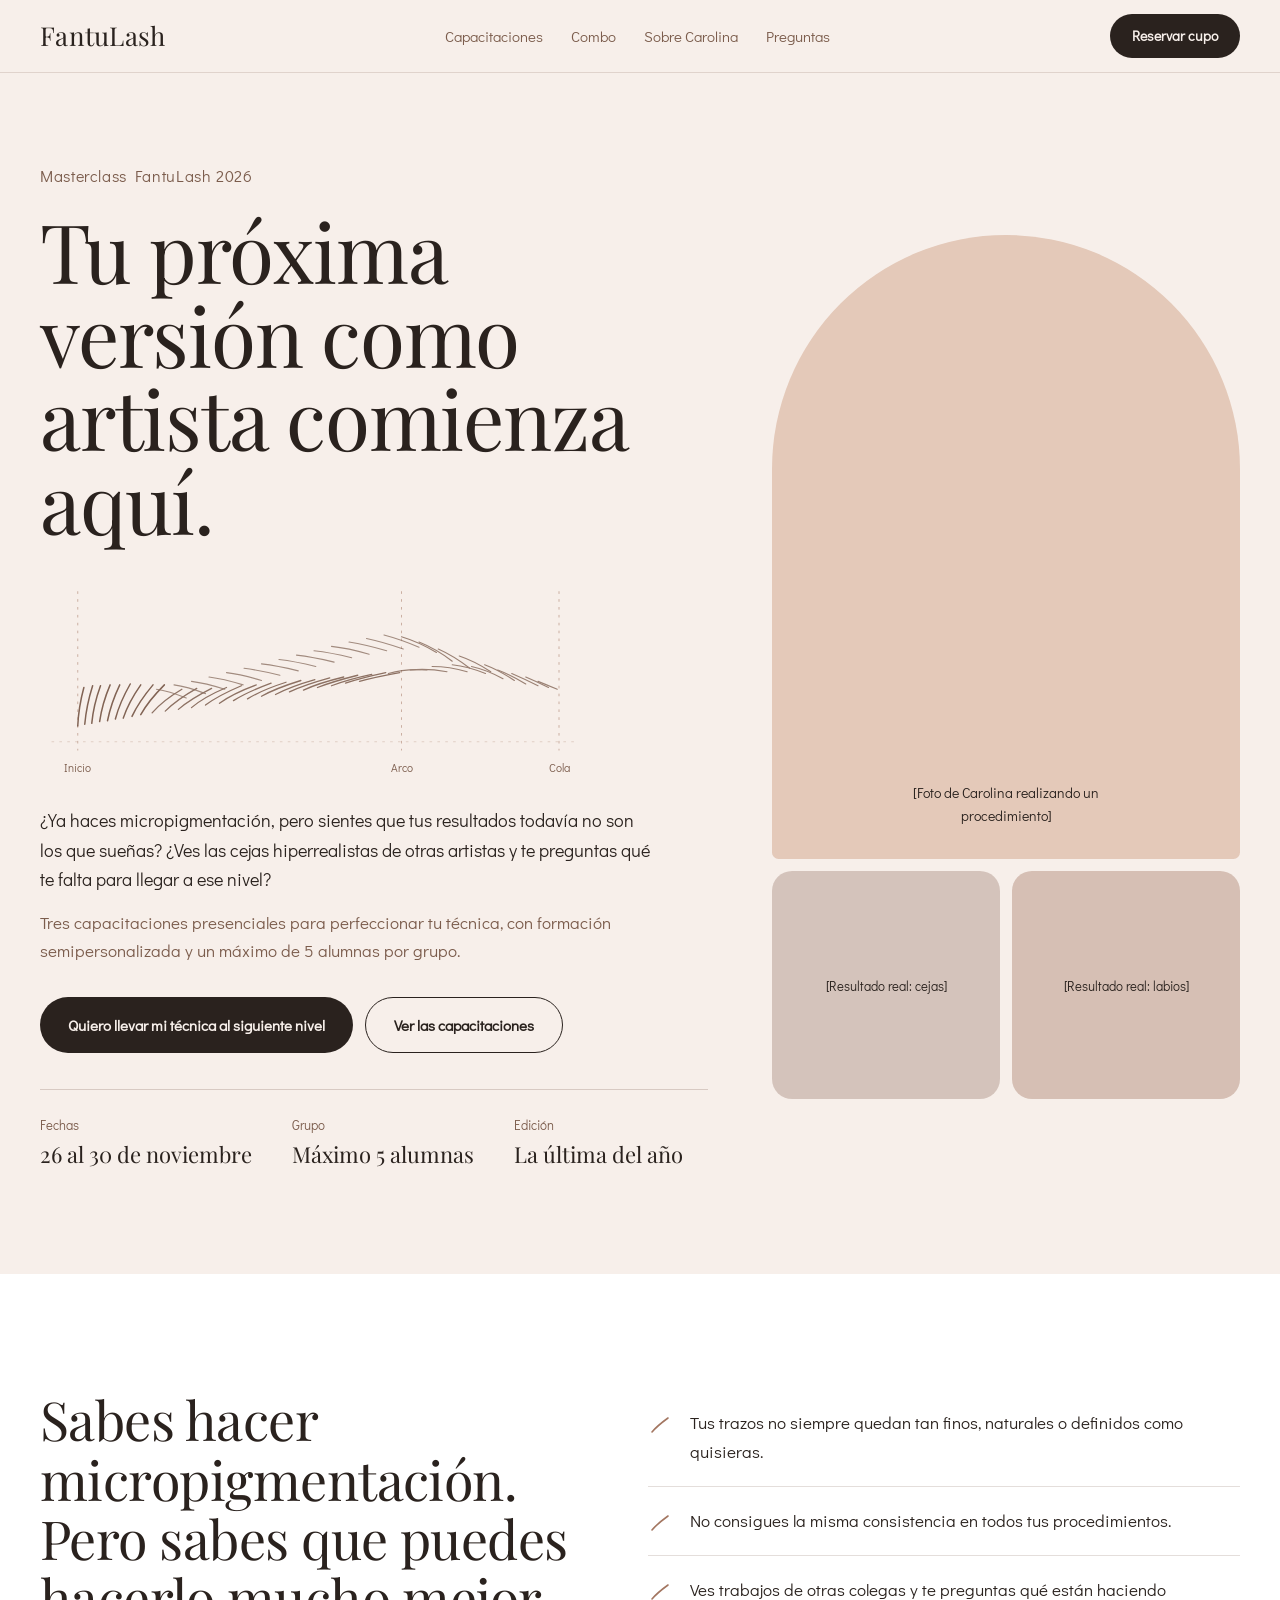
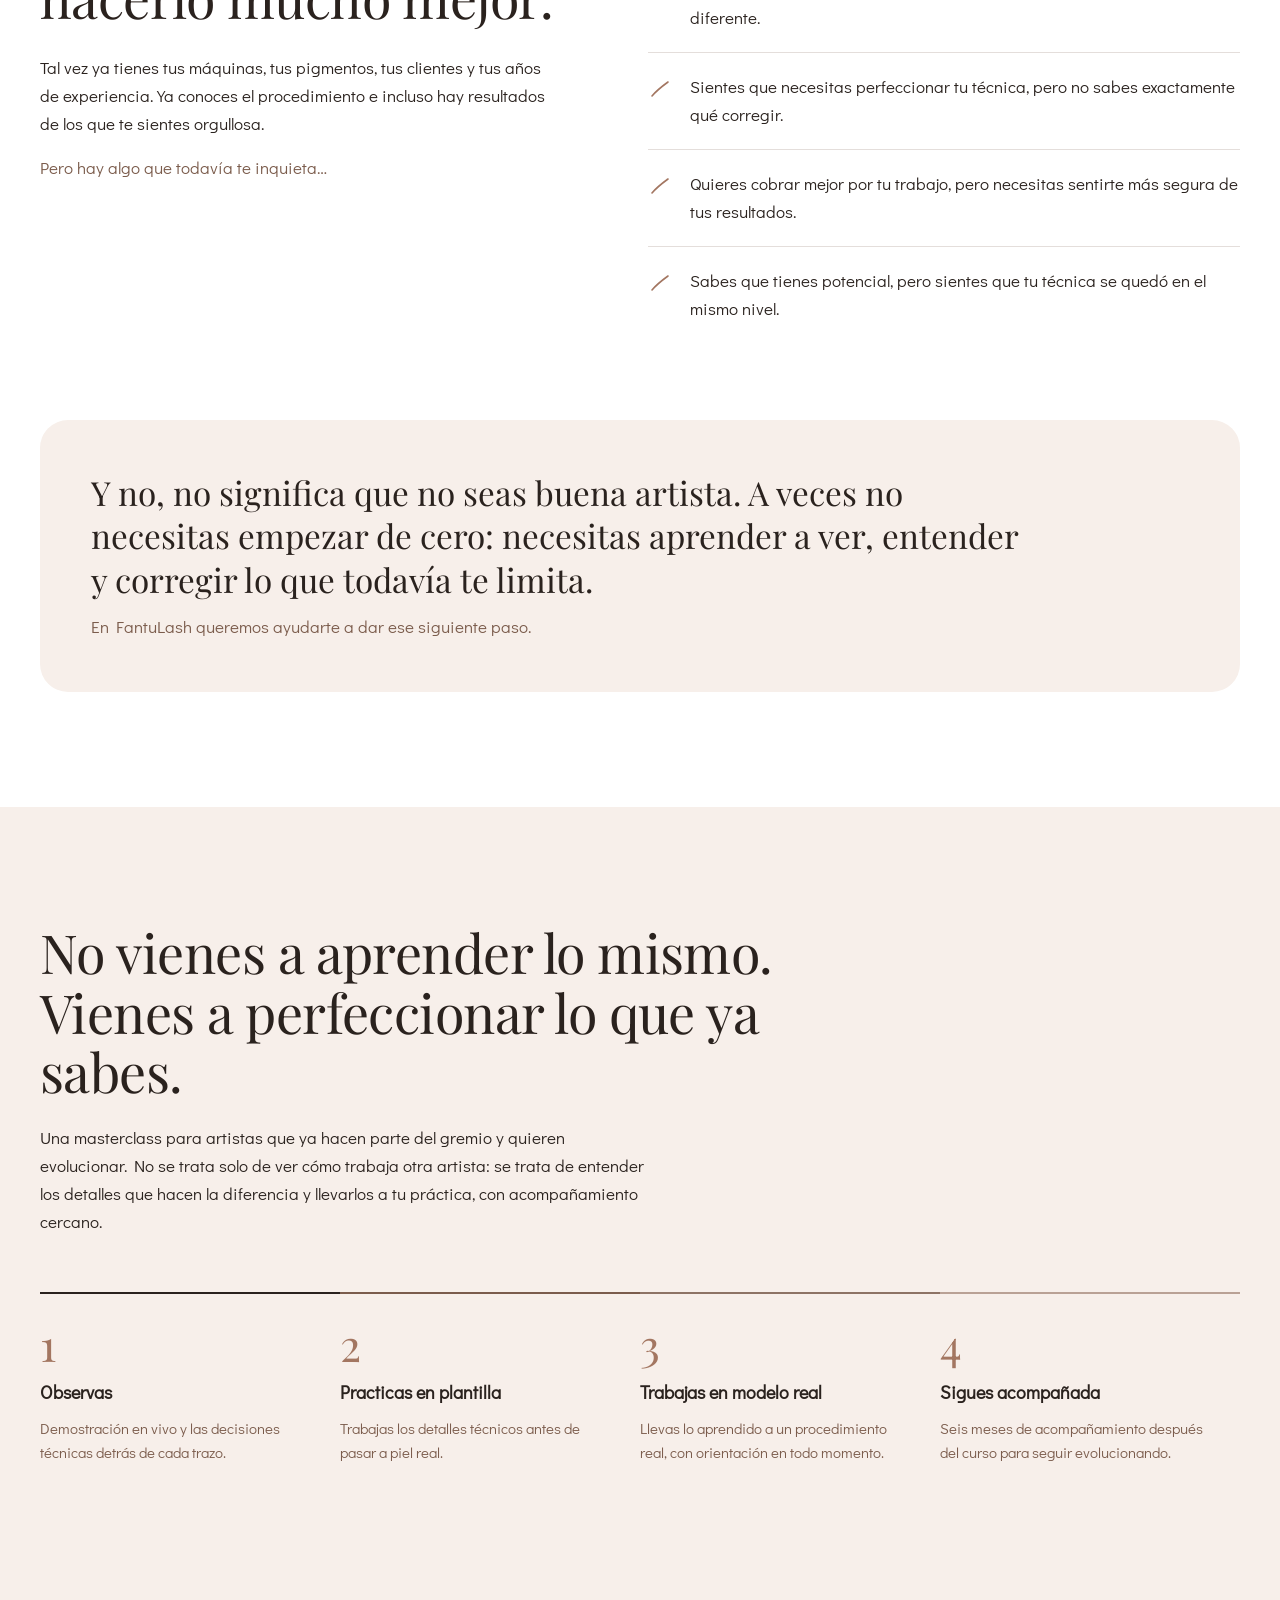
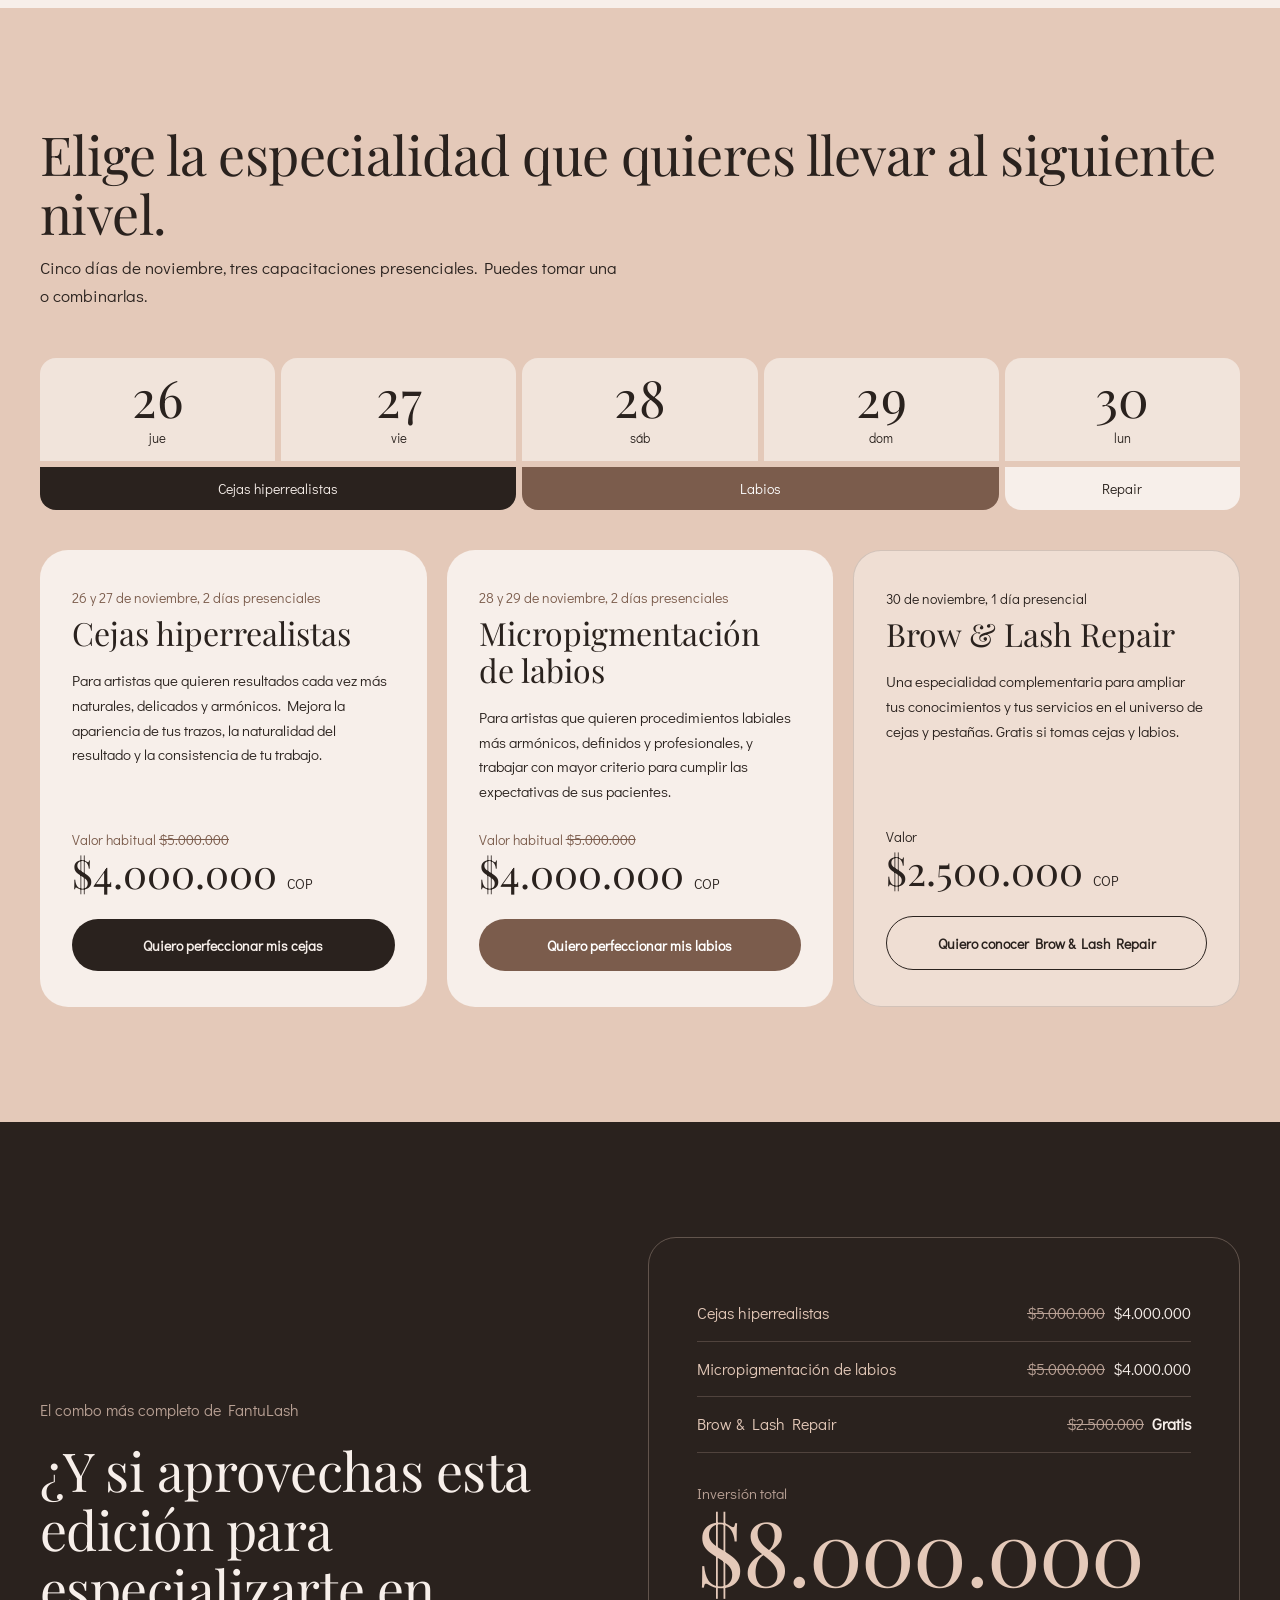
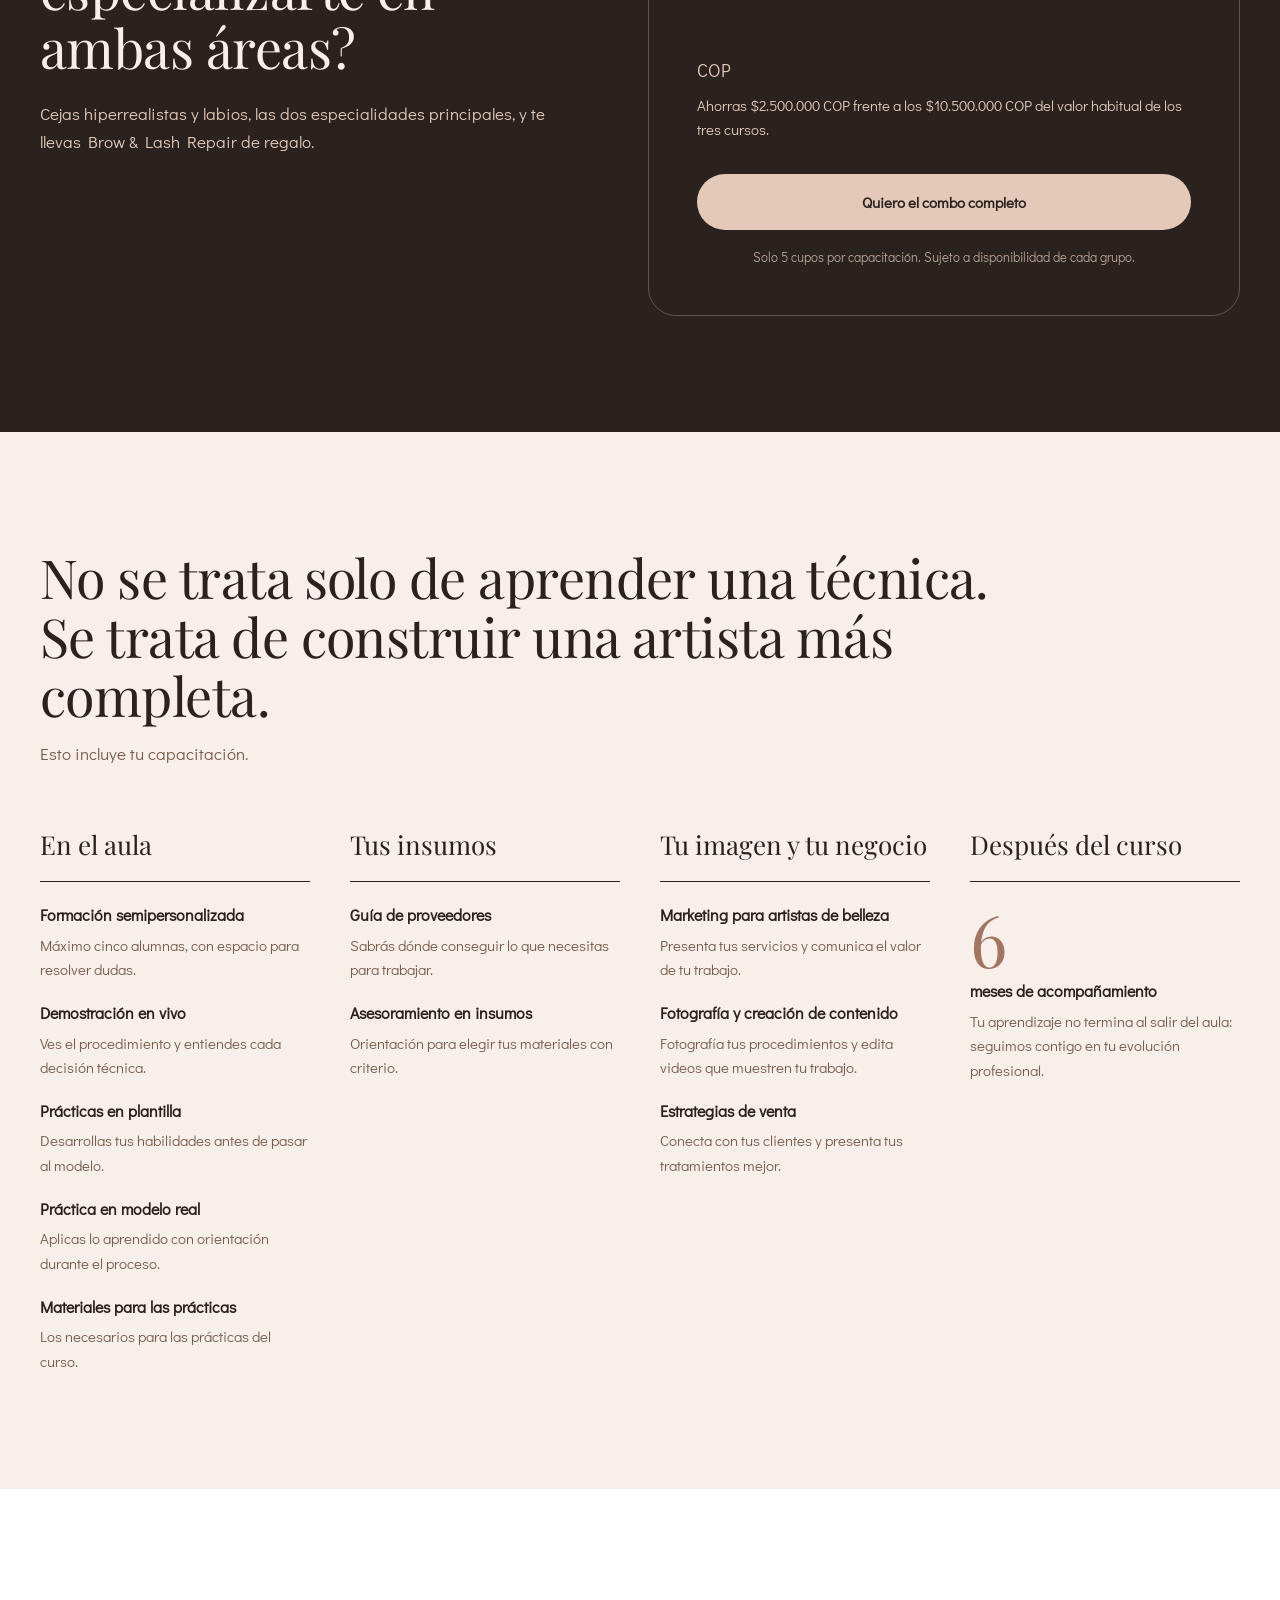
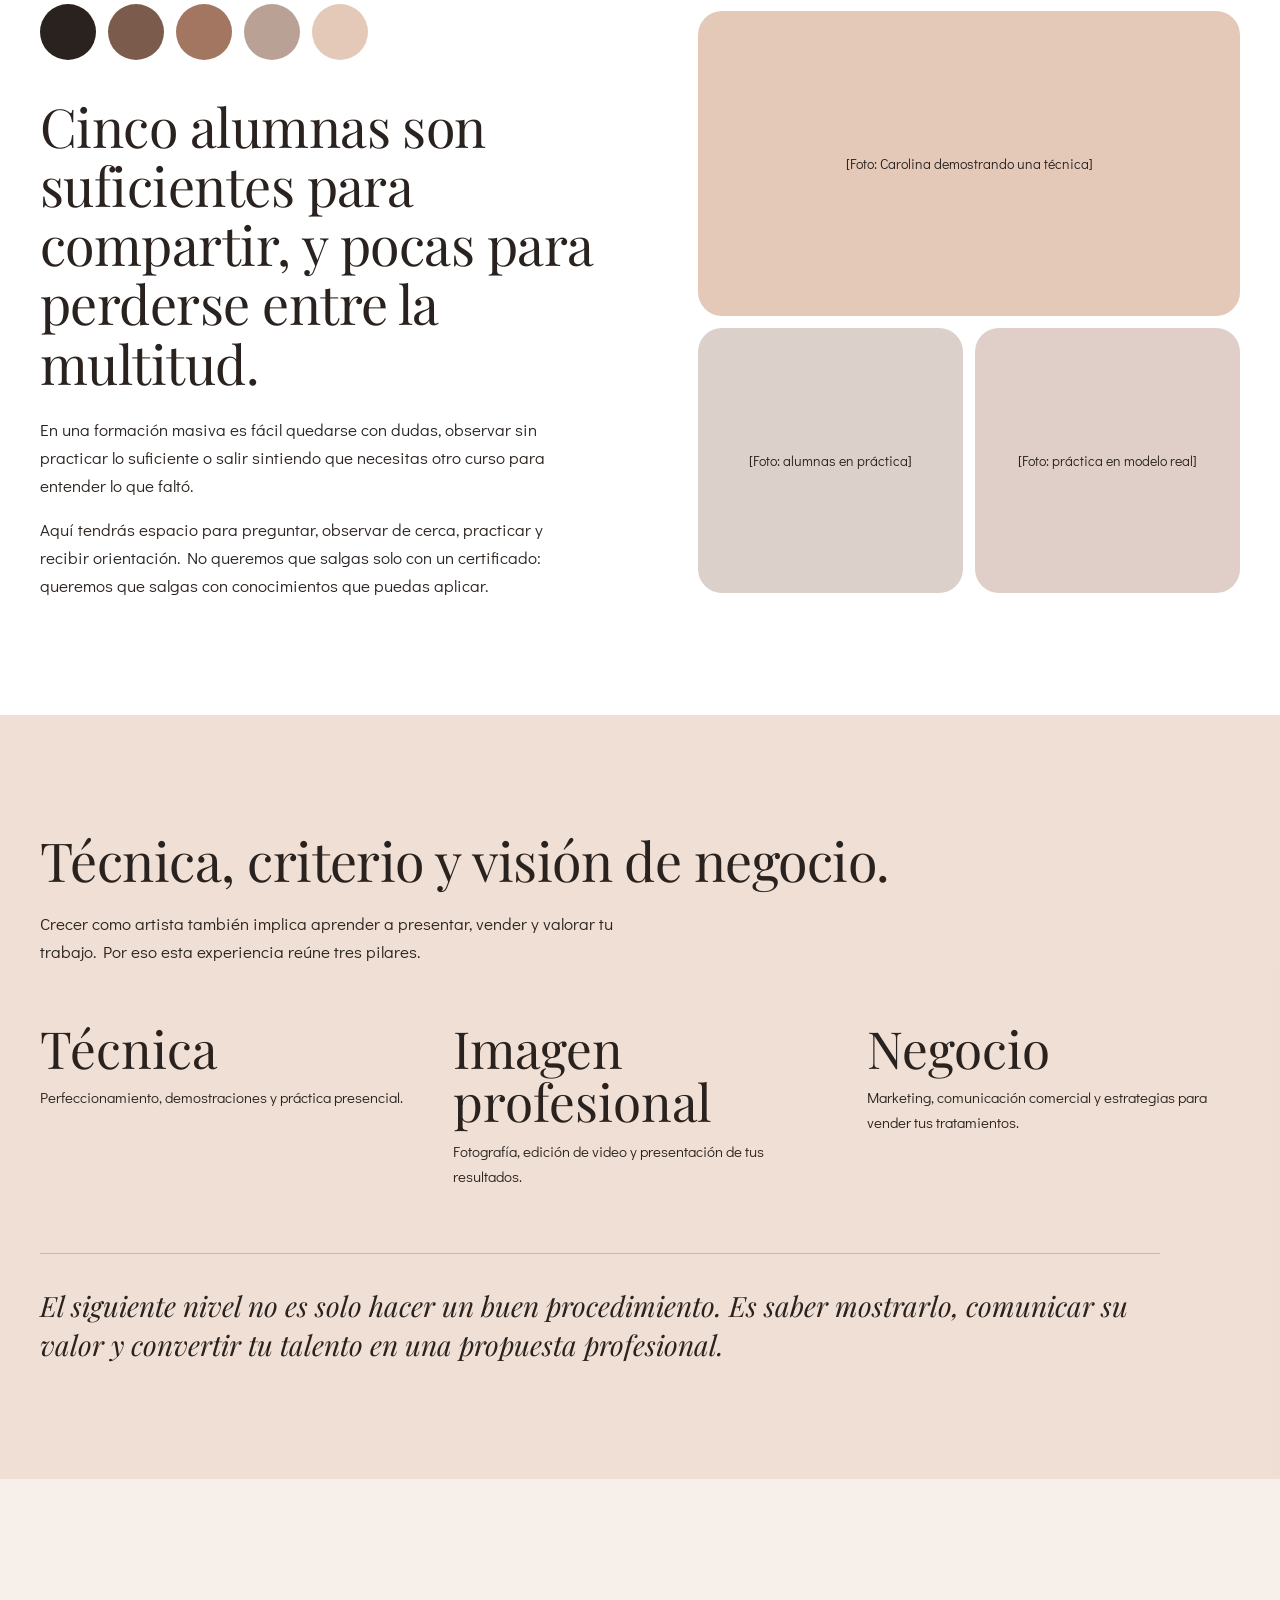
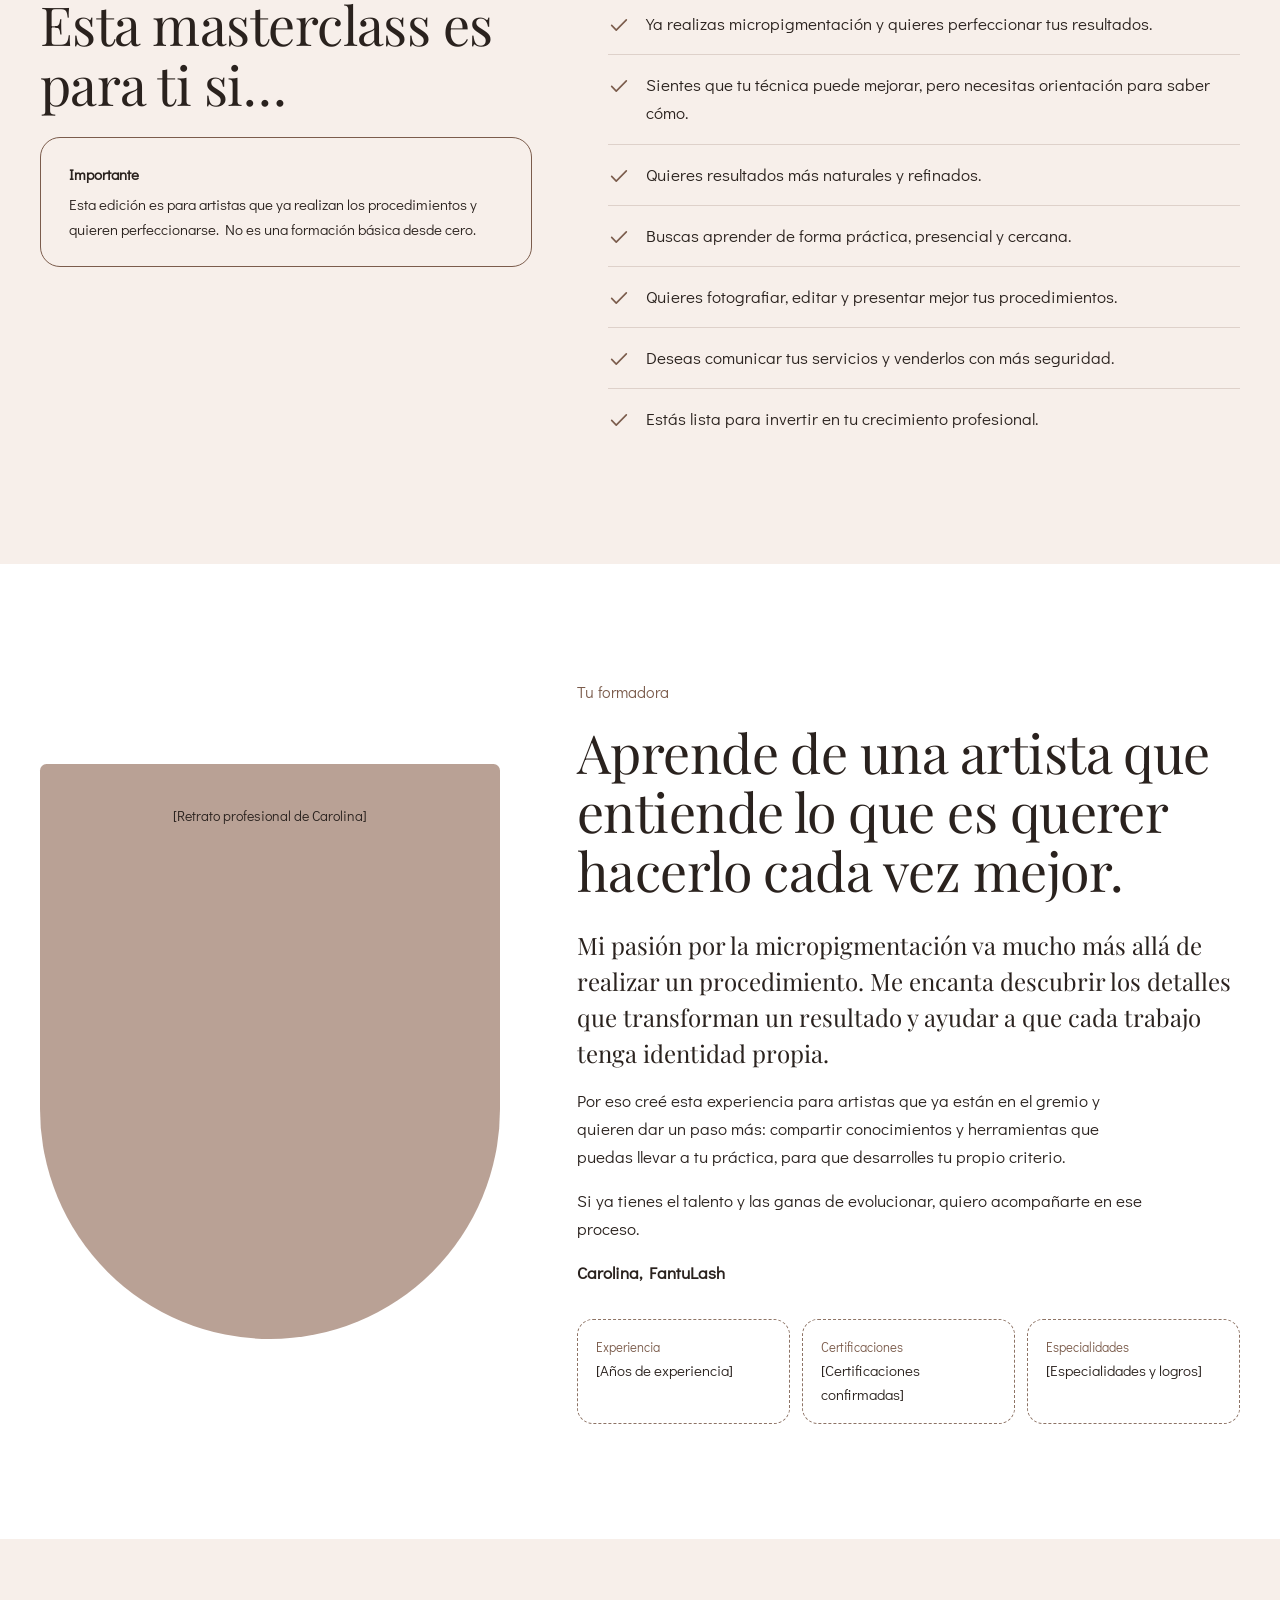
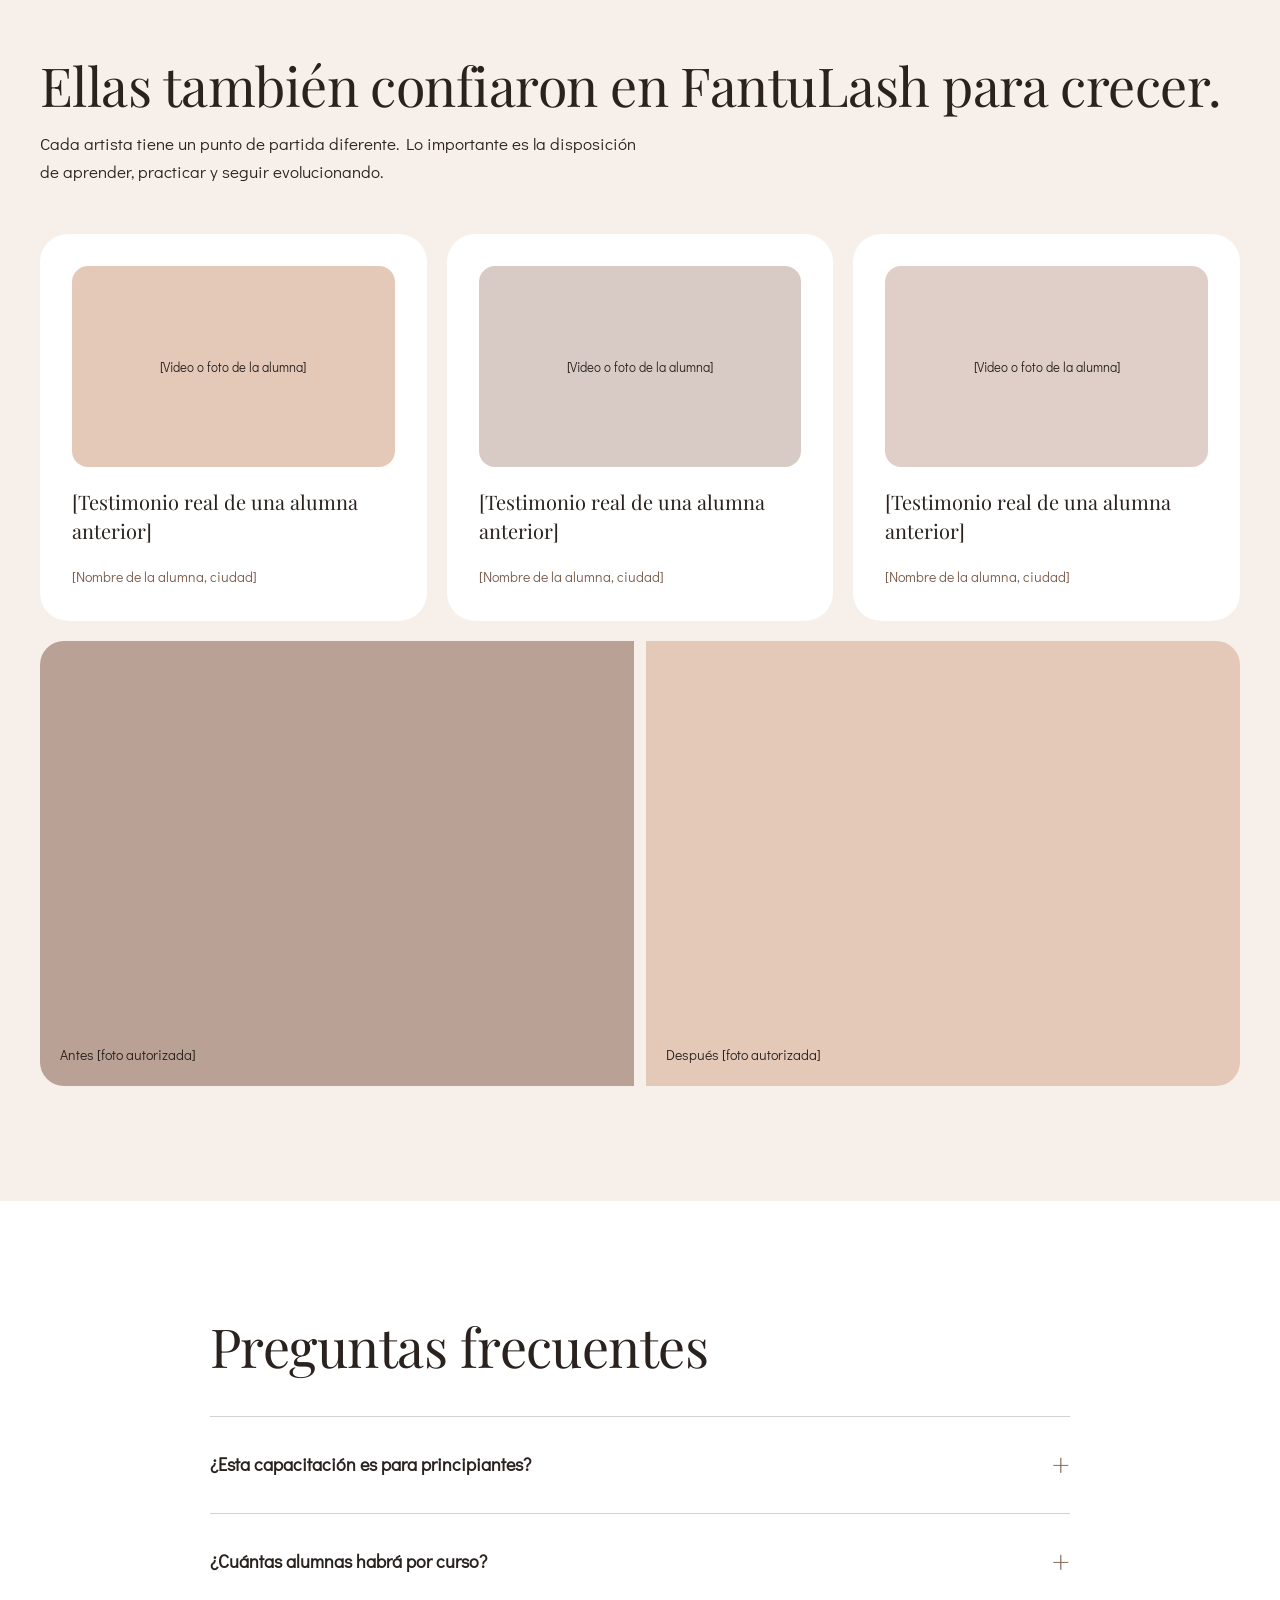
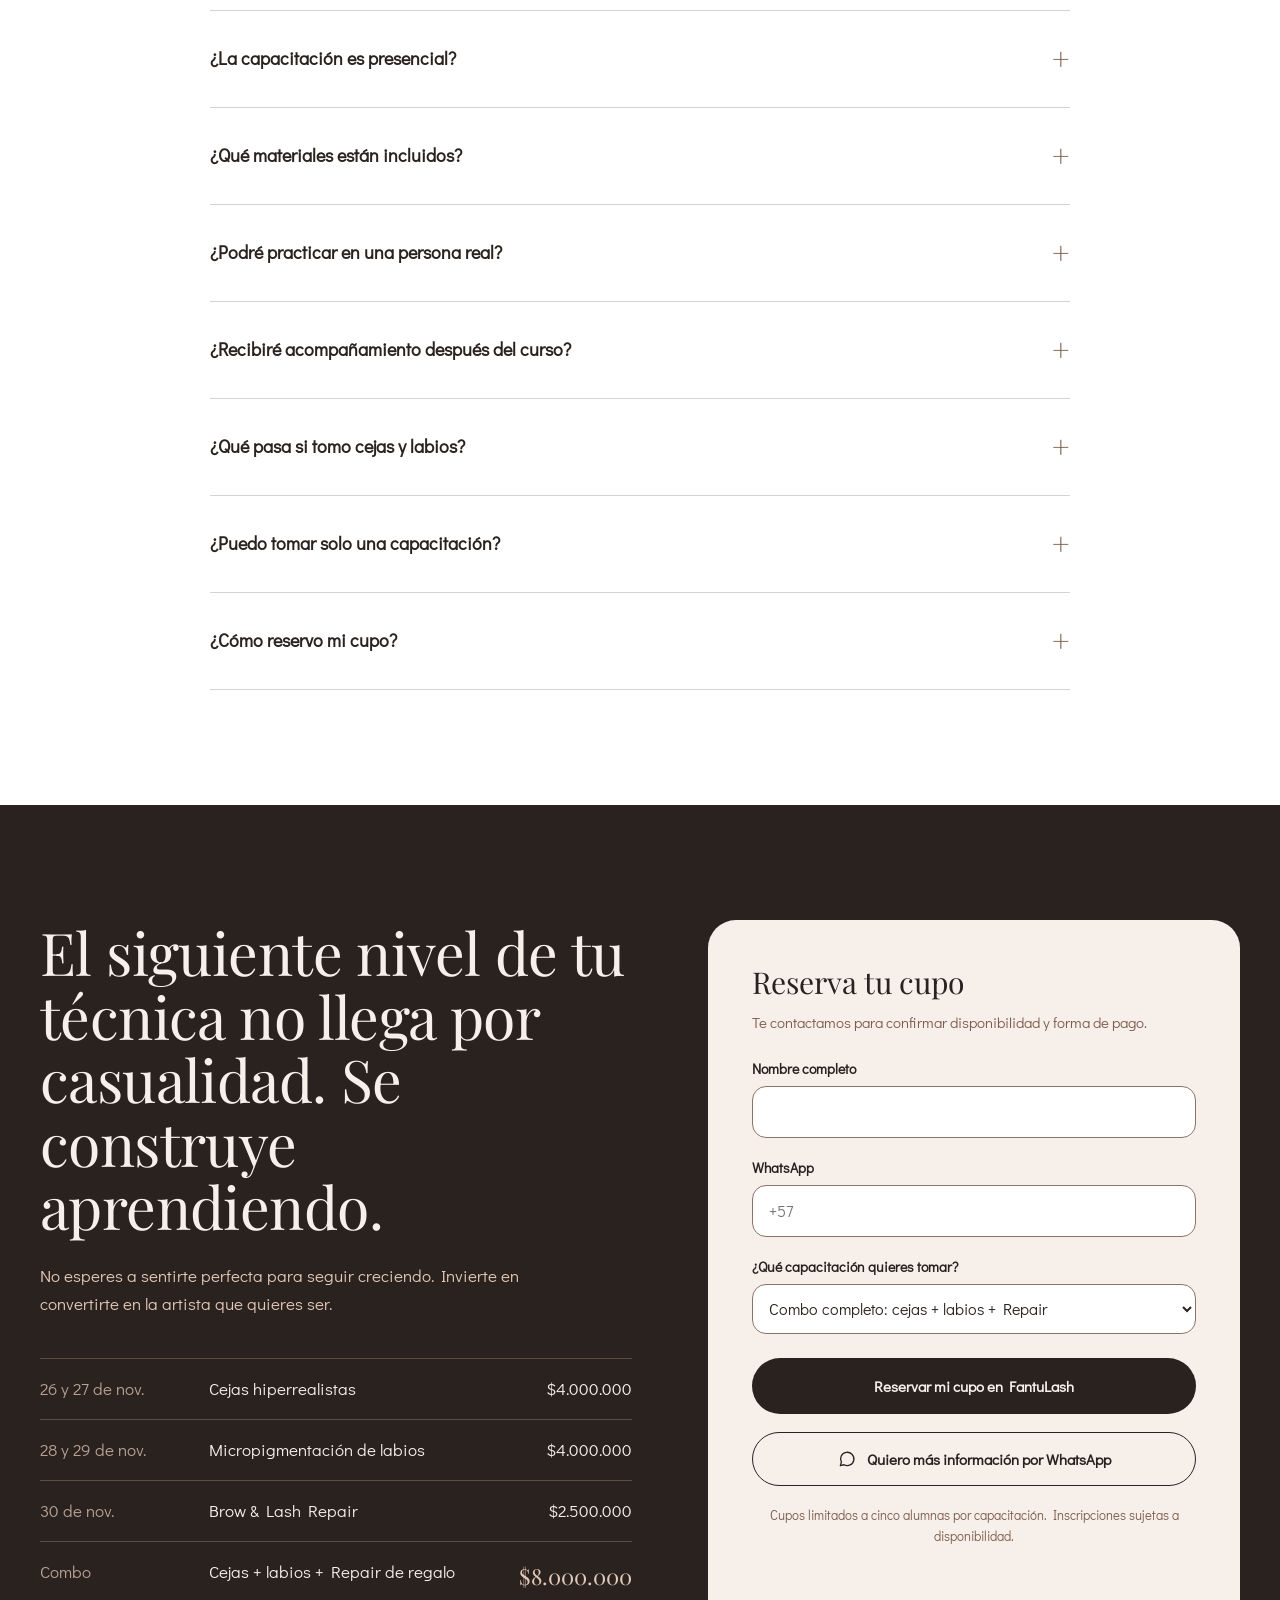
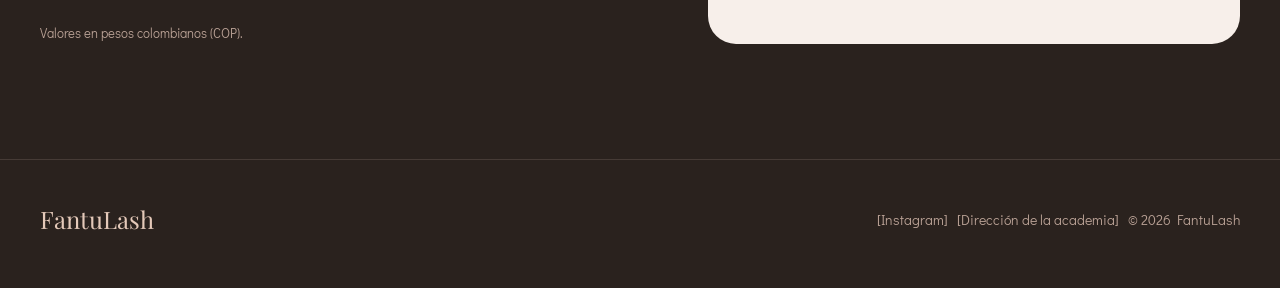
==== index.html @ dfe6a5e5 "Landing page Masterclass FantuLash 2026 Co-Authored-By: Claude Opus 5.5 <noreply@anthropic.com> Clau" ====
<!doctype html>
<html lang="es">
<head>
<meta charset="utf-8">
<meta name="viewport" content="width=device-width, initial-scale=1">
<title>Masterclass FantuLash 2026 | Perfecciona tu técnica</title>
<meta name="description" content="Masterclass presencial de micropigmentación de cejas hiperrealistas, labios y Brow &amp; Lash Repair. 26 al 30 de noviembre de 2026. Máximo 5 alumnas por grupo.">
<link rel="preconnect" href="https://fonts.googleapis.com">
<link rel="preconnect" href="https://fonts.gstatic.com" crossorigin="anonymous">
<link href="https://fonts.googleapis.com/css2?family=Playfair+Display:ital,wght@0,400;0,500;0,600;1,400&amp;family=Didact+Gothic&amp;display=swap" rel="stylesheet">
<style>
body{margin:0;background:#F7EFEA}
a{color:#7B5C4C}a:hover{color:#2A221E}
a:focus-visible,button:focus-visible,summary:focus-visible,input:focus-visible,select:focus-visible{outline:2px solid #7B5C4C;outline-offset:3px}
.fl-btn{transition:transform .2s ease, opacity .2s ease}
.fl-btn:hover{transform:translateY(-1px);opacity:.9}
.fl-faq summary{list-style:none;cursor:pointer}
.fl-faq summary::-webkit-details-marker{display:none}
.fl-faq[open] .fl-plus{transform:rotate(45deg)}
.fl-plus{transition:transform .2s ease}
.fl-sticky{display:none}
@media (max-width:760px){.fl-nav-links{display:none !important}.fl-sticky{display:flex !important}}
@media (prefers-reduced-motion:reduce){.fl-btn,.fl-plus{transition:none}.fl-btn:hover{transform:none}}
</style>
<style>html{scroll-behavior:smooth}section[id]{scroll-margin-top:72px}@media (prefers-reduced-motion:reduce){html{scroll-behavior:auto}}</style>
</head>
<body>
<div style="width: 100%; min-height: 100vh; background: #F7EFEA; color: #2A221E; font-family: 'Century Gothic', CenturyGothic, AppleGothic, 'Didact Gothic', sans-serif; font-size: 17px; line-height: 1.65;">

<!-- HEADER -->
<header style="position: sticky; top: 0; z-index: 20; background: rgba(247, 239, 234, 0.92); backdrop-filter: blur(8px); border-bottom: 1px solid rgba(123, 92, 76, 0.18);">
<div style="max-width: 1200px; margin: 0 auto; padding: 14px 24px; display: flex; align-items: center; justify-content: space-between; gap: 24px;">
<a href="#inicio" style="font-family: 'Playfair Display', Georgia, serif; font-size: 26px; color: #2A221E; text-decoration: none; letter-spacing: 0.01em;">FantuLash</a>
<nav aria-label="Secciones" class="fl-nav-links" style="display: flex; align-items: center; gap: 28px; font-size: 15px;">
<a href="#capacitaciones" style="text-decoration: none;">Capacitaciones</a>
<a href="#combo" style="text-decoration: none;">Combo</a>
<a href="#carolina" style="text-decoration: none;">Sobre Carolina</a>
<a href="#preguntas" style="text-decoration: none;">Preguntas</a>
</nav>
<a href="#reservar" class="fl-btn" style="display: inline-flex; align-items: center; justify-content: center; min-height: 44px; padding: 0 22px; border-radius: 999px; background: #2A221E; color: #F7EFEA; font-size: 14px; font-weight: 700; text-decoration: none; white-space: nowrap;">Reservar cupo</a>
</div>
</header>

<!-- 1. HERO -->
<section id="inicio" style="padding: clamp(48px, 7vw, 96px) 24px clamp(64px, 8vw, 112px);">
<div style="max-width: 1200px; margin: 0 auto; display: flex; flex-wrap: wrap; gap: clamp(40px, 5vw, 72px); align-items: center;">
<div style="flex: 1 1 560px; min-width: 0;">
<p style="margin: 0 0 20px; font-size: 16px; color: #7B5C4C; letter-spacing: 0.04em;">Masterclass FantuLash 2026</p>
<h1 style="margin: 0; font-family: 'Playfair Display', Georgia, serif; font-weight: 400; font-size: clamp(44px, 6.4vw, 92px); line-height: 1.02; letter-spacing: -0.015em; color: #2A221E;">Tu próxima versión como artista comienza aquí.</h1>

<svg viewBox="0 0 640 230" role="img" aria-label="Ilustración de una ceja trazada pelo a pelo, con las líneas de mapeo de inicio, arco y cola" style="display: block; width: 100%; max-width: 560px; height: auto; margin: clamp(20px, 3vw, 36px) 0 clamp(16px, 2vw, 28px) -6px;">
<g stroke="#A37661" stroke-width="1" stroke-dasharray="3 6" opacity="0.6">
<line x1="50" y1="14" x2="50" y2="196"></line>
<line x1="420" y1="14" x2="420" y2="196"></line>
<line x1="600" y1="14" x2="600" y2="196"></line>
<line x1="20" y1="186" x2="620" y2="186" opacity="0.5"></line>
</g>
<g fill="#7B5C4C" font-size="13" font-family="'Century Gothic', 'Didact Gothic', sans-serif" text-anchor="middle">
<text x="50" y="220">Inicio</text>
<text x="420" y="220">Arco</text>
<text x="600" y="220">Cola</text>
</g>
<g fill="none" stroke="#7B5C4C" stroke-linecap="round" stroke-width="1.7" opacity="0.95">
<path d="M50 168 q1 -22 7 -44"></path>
<path d="M58 166 q2 -22 9 -44"></path>
<path d="M66 165 q2 -21 10 -43"></path>
<path d="M75 163 q3 -21 12 -42"></path>
<path d="M84 162 q4 -20 14 -41"></path>
<path d="M93 160 q5 -19 17 -40"></path>
<path d="M102 159 q6 -18 20 -38"></path>
<path d="M112 157 q8 -17 24 -36"></path>
<path d="M122 155 q9 -16 27 -34"></path>
</g>
<g fill="none" stroke="#7B5C4C" stroke-linecap="round" stroke-width="1.5" opacity="0.85">
<path d="M135 153 q12 -14 34 -27"></path>
<path d="M150 151 q13 -13 36 -26"></path>
<path d="M165 149 q14 -12 38 -24"></path>
<path d="M180 147 q14 -12 40 -23"></path>
<path d="M196 144 q15 -11 41 -22"></path>
<path d="M212 142 q15 -11 42 -21"></path>
<path d="M228 139 q16 -10 43 -20"></path>
<path d="M244 137 q16 -10 44 -19"></path>
<path d="M260 134 q16 -9 45 -18"></path>
<path d="M276 132 q17 -9 45 -17"></path>
<path d="M292 129 q17 -8 46 -16"></path>
<path d="M308 127 q17 -8 46 -15"></path>
<path d="M324 124 q18 -7 46 -14"></path>
<path d="M340 122 q18 -7 46 -13"></path>
<path d="M356 119 q18 -6 46 -12"></path>
<path d="M372 117 q18 -5 46 -10"></path>
</g>
<g fill="none" stroke="#8D7365" stroke-linecap="round" stroke-width="1.3" opacity="0.8">
<path d="M140 126 q14 2 34 10"></path>
<path d="M160 121 q15 2 36 10"></path>
<path d="M180 117 q16 2 38 9"></path>
<path d="M200 112 q16 2 39 9"></path>
<path d="M220 107 q17 2 40 9"></path>
<path d="M240 102 q17 2 41 8"></path>
<path d="M260 97 q18 2 42 8"></path>
<path d="M280 92 q18 2 42 8"></path>
<path d="M300 87 q18 2 43 8"></path>
<path d="M320 82 q19 2 43 8"></path>
<path d="M340 77 q19 2 43 9"></path>
<path d="M360 72 q19 3 43 10"></path>
<path d="M380 68 q19 4 42 12"></path>
<path d="M400 64 q19 5 40 14"></path>
</g>
<g fill="none" stroke="#7B5C4C" stroke-linecap="round" stroke-width="1.3" opacity="0.75">
<path d="M405 108 q20 -6 44 -4"></path>
<path d="M420 66 q20 6 40 18"></path>
<path d="M430 104 q20 -2 42 2"></path>
<path d="M440 72 q20 8 38 22"></path>
<path d="M455 100 q20 0 40 6"></path>
<path d="M462 80 q18 8 36 22"></path>
<path d="M478 98 q18 2 38 10"></path>
<path d="M486 88 q18 6 36 18"></path>
<path d="M500 100 q18 4 36 14"></path>
<path d="M515 98 q16 6 34 18"></path>
<path d="M530 104 q16 6 32 16"></path>
<path d="M546 108 q14 6 30 14"></path>
<path d="M562 112 q12 5 26 12"></path>
<path d="M576 117 q10 4 22 9"></path>
</g>
</svg>

<p style="margin: 0 0 14px; max-width: 34em; font-size: 18px;">¿Ya haces micropigmentación, pero sientes que tus resultados todavía no son los que sueñas? ¿Ves las cejas hiperrealistas de otras artistas y te preguntas qué te falta para llegar a ese nivel?</p>
<p style="margin: 0 0 32px; max-width: 34em; color: #7B5C4C;">Tres capacitaciones presenciales para perfeccionar tu técnica, con formación semipersonalizada y un máximo de 5 alumnas por grupo.</p>
<div style="display: flex; flex-wrap: wrap; gap: 12px; margin-bottom: 36px;">
<a href="#reservar" class="fl-btn" style="display: inline-flex; align-items: center; justify-content: center; min-height: 54px; padding: 0 28px; border-radius: 999px; background: #2A221E; color: #F7EFEA; font-size: 15px; font-weight: 700; text-decoration: none; text-align: center;">Quiero llevar mi técnica al siguiente nivel</a>
<a href="#capacitaciones" class="fl-btn" style="display: inline-flex; align-items: center; justify-content: center; min-height: 54px; padding: 0 28px; border-radius: 999px; border: 1px solid #2A221E; color: #2A221E; font-size: 15px; font-weight: 700; text-decoration: none; text-align: center;">Ver las capacitaciones</a>
</div>
<dl style="margin: 0; display: flex; flex-wrap: wrap; gap: 14px 40px; padding-top: 24px; border-top: 1px solid rgba(123, 92, 76, 0.25);">
<div><dt style="font-size: 13px; color: #7B5C4C;">Fechas</dt><dd style="margin: 0; font-family: 'Playfair Display', Georgia, serif; font-size: 22px;">26 al 30 de noviembre</dd></div>
<div><dt style="font-size: 13px; color: #7B5C4C;">Grupo</dt><dd style="margin: 0; font-family: 'Playfair Display', Georgia, serif; font-size: 22px;">Máximo 5 alumnas</dd></div>
<div><dt style="font-size: 13px; color: #7B5C4C;">Edición</dt><dd style="margin: 0; font-family: 'Playfair Display', Georgia, serif; font-size: 22px;">La última del año</dd></div>
</dl>
</div>
<div style="flex: 1 1 360px; min-width: 0; max-width: 480px; margin: 0 auto;">
<div style="aspect-ratio: 3 / 4; border-radius: 999px 999px 28px 28px; background: #E4C9B9; display: flex; align-items: flex-end; justify-content: center; padding: 32px; box-sizing: border-box; overflow: hidden;">
<p style="margin: 0; font-size: 14px; color: #2A221E; text-align: center; max-width: 18em;">[Foto de Carolina realizando un procedimiento]</p>
</div>
<div style="display: flex; gap: 12px; margin-top: 12px;">
<div style="flex: 1; aspect-ratio: 1; border-radius: 20px; background: rgba(185, 161, 149, 0.55); display: flex; align-items: center; justify-content: center; padding: 12px; box-sizing: border-box;"><p style="margin: 0; font-size: 13px; text-align: center;">[Resultado real: cejas]</p></div>
<div style="flex: 1; aspect-ratio: 1; border-radius: 20px; background: rgba(163, 118, 97, 0.4); display: flex; align-items: center; justify-content: center; padding: 12px; box-sizing: border-box;"><p style="margin: 0; font-size: 13px; text-align: center;">[Resultado real: labios]</p></div>
</div>
</div>
</div>
</section>

<!-- 2. ¿TE IDENTIFICAS? -->
<section style="padding: clamp(72px, 9vw, 128px) 24px; background: #FFFFFF;">
<div style="max-width: 1200px; margin: 0 auto; display: flex; flex-wrap: wrap; gap: clamp(40px, 6vw, 96px);">
<div style="flex: 1 1 420px; min-width: 0;">
<h2 style="margin: 0 0 28px; font-family: 'Playfair Display', Georgia, serif; font-weight: 400; font-size: clamp(34px, 4.2vw, 56px); line-height: 1.1; letter-spacing: -0.01em;">Sabes hacer micropigmentación. Pero sabes que puedes hacerlo mucho mejor.</h2>
<p style="margin: 0 0 16px; max-width: 30em;">Tal vez ya tienes tus máquinas, tus pigmentos, tus clientes y tus años de experiencia. Ya conoces el procedimiento e incluso hay resultados de los que te sientes orgullosa.</p>
<p style="margin: 0; max-width: 30em; color: #7B5C4C;">Pero hay algo que todavía te inquieta…</p>
</div>
<ul style="flex: 1 1 480px; min-width: 0; margin: 0; padding: 0; list-style: none; display: flex; flex-direction: column;">
<li style="display: flex; gap: 18px; align-items: flex-start; padding: 20px 0; border-bottom: 1px solid rgba(123, 92, 76, 0.2);"><svg viewBox="0 0 24 24" aria-hidden="true" style="flex: none; width: 24px; height: 24px; margin-top: 3px;"><path d="M4 20 q5 -6 16 -14" fill="none" stroke="#A37661" stroke-width="1.6" stroke-linecap="round"></path></svg><span>Tus trazos no siempre quedan tan finos, naturales o definidos como quisieras.</span></li>
<li style="display: flex; gap: 18px; align-items: flex-start; padding: 20px 0; border-bottom: 1px solid rgba(123, 92, 76, 0.2);"><svg viewBox="0 0 24 24" aria-hidden="true" style="flex: none; width: 24px; height: 24px; margin-top: 3px;"><path d="M4 20 q5 -6 16 -14" fill="none" stroke="#A37661" stroke-width="1.6" stroke-linecap="round"></path></svg><span>No consigues la misma consistencia en todos tus procedimientos.</span></li>
<li style="display: flex; gap: 18px; align-items: flex-start; padding: 20px 0; border-bottom: 1px solid rgba(123, 92, 76, 0.2);"><svg viewBox="0 0 24 24" aria-hidden="true" style="flex: none; width: 24px; height: 24px; margin-top: 3px;"><path d="M4 20 q5 -6 16 -14" fill="none" stroke="#A37661" stroke-width="1.6" stroke-linecap="round"></path></svg><span>Ves trabajos de otras colegas y te preguntas qué están haciendo diferente.</span></li>
<li style="display: flex; gap: 18px; align-items: flex-start; padding: 20px 0; border-bottom: 1px solid rgba(123, 92, 76, 0.2);"><svg viewBox="0 0 24 24" aria-hidden="true" style="flex: none; width: 24px; height: 24px; margin-top: 3px;"><path d="M4 20 q5 -6 16 -14" fill="none" stroke="#A37661" stroke-width="1.6" stroke-linecap="round"></path></svg><span>Sientes que necesitas perfeccionar tu técnica, pero no sabes exactamente qué corregir.</span></li>
<li style="display: flex; gap: 18px; align-items: flex-start; padding: 20px 0; border-bottom: 1px solid rgba(123, 92, 76, 0.2);"><svg viewBox="0 0 24 24" aria-hidden="true" style="flex: none; width: 24px; height: 24px; margin-top: 3px;"><path d="M4 20 q5 -6 16 -14" fill="none" stroke="#A37661" stroke-width="1.6" stroke-linecap="round"></path></svg><span>Quieres cobrar mejor por tu trabajo, pero necesitas sentirte más segura de tus resultados.</span></li>
<li style="display: flex; gap: 18px; align-items: flex-start; padding: 20px 0;"><svg viewBox="0 0 24 24" aria-hidden="true" style="flex: none; width: 24px; height: 24px; margin-top: 3px;"><path d="M4 20 q5 -6 16 -14" fill="none" stroke="#A37661" stroke-width="1.6" stroke-linecap="round"></path></svg><span>Sabes que tienes potencial, pero sientes que tu técnica se quedó en el mismo nivel.</span></li>
</ul>
</div>
<div style="max-width: 1200px; margin: clamp(48px, 6vw, 80px) auto 0; padding: clamp(32px, 4vw, 56px); box-sizing: border-box; border-radius: 28px; background: #F7EFEA;">
<p style="margin: 0 0 12px; font-family: 'Playfair Display', Georgia, serif; font-size: clamp(24px, 2.6vw, 34px); line-height: 1.3; max-width: 28em;">Y no, no significa que no seas buena artista. A veces no necesitas empezar de cero: necesitas aprender a ver, entender y corregir lo que todavía te limita.</p>
<p style="margin: 0; color: #7B5C4C;">En FantuLash queremos ayudarte a dar ese siguiente paso.</p>
</div>
</section>

<!-- 3. SOLUCIÓN -->
<section style="padding: clamp(72px, 9vw, 128px) 24px;">
<div style="max-width: 1200px; margin: 0 auto;">
<h2 style="margin: 0 0 24px; max-width: 16em; font-family: 'Playfair Display', Georgia, serif; font-weight: 400; font-size: clamp(34px, 4.2vw, 56px); line-height: 1.1; letter-spacing: -0.01em;">No vienes a aprender lo mismo. Vienes a perfeccionar lo que ya sabes.</h2>
<p style="margin: 0 0 56px; max-width: 36em;">Una masterclass para artistas que ya hacen parte del gremio y quieren evolucionar. No se trata solo de ver cómo trabaja otra artista: se trata de entender los detalles que hacen la diferencia y llevarlos a tu práctica, con acompañamiento cercano.</p>
<ol style="margin: 0; padding: 0; list-style: none; display: grid; grid-template-columns: repeat(auto-fit, minmax(220px, 1fr)); gap: 0;">
<li style="padding: 28px 28px 28px 0; border-top: 2px solid #2A221E;">
<p style="margin: 0 0 12px; font-family: 'Playfair Display', Georgia, serif; font-size: 44px; line-height: 1; color: #A37661;">1</p>
<h3 style="margin: 0 0 8px; font-size: 18px; font-weight: 700;">Observas</h3>
<p style="margin: 0; font-size: 15px; color: #7B5C4C;">Demostración en vivo y las decisiones técnicas detrás de cada trazo.</p>
</li>
<li style="padding: 28px 28px 28px 0; border-top: 2px solid #7B5C4C;">
<p style="margin: 0 0 12px; font-family: 'Playfair Display', Georgia, serif; font-size: 44px; line-height: 1; color: #A37661;">2</p>
<h3 style="margin: 0 0 8px; font-size: 18px; font-weight: 700;">Practicas en plantilla</h3>
<p style="margin: 0; font-size: 15px; color: #7B5C4C;">Trabajas los detalles técnicos antes de pasar a piel real.</p>
</li>
<li style="padding: 28px 28px 28px 0; border-top: 2px solid #8D7365;">
<p style="margin: 0 0 12px; font-family: 'Playfair Display', Georgia, serif; font-size: 44px; line-height: 1; color: #A37661;">3</p>
<h3 style="margin: 0 0 8px; font-size: 18px; font-weight: 700;">Trabajas en modelo real</h3>
<p style="margin: 0; font-size: 15px; color: #7B5C4C;">Llevas lo aprendido a un procedimiento real, con orientación en todo momento.</p>
</li>
<li style="padding: 28px 28px 28px 0; border-top: 2px solid #B9A195;">
<p style="margin: 0 0 12px; font-family: 'Playfair Display', Georgia, serif; font-size: 44px; line-height: 1; color: #A37661;">4</p>
<h3 style="margin: 0 0 8px; font-size: 18px; font-weight: 700;">Sigues acompañada</h3>
<p style="margin: 0; font-size: 15px; color: #7B5C4C;">Seis meses de acompañamiento después del curso para seguir evolucionando.</p>
</li>
</ol>
</div>
</section>

<!-- 4. CAPACITACIONES -->
<section id="capacitaciones" style="padding: clamp(72px, 9vw, 128px) 24px; background: #E4C9B9;">
<div style="max-width: 1200px; margin: 0 auto;">
<h2 style="margin: 0 0 12px; font-family: 'Playfair Display', Georgia, serif; font-weight: 400; font-size: clamp(34px, 4.2vw, 56px); line-height: 1.1; letter-spacing: -0.01em;">Elige la especialidad que quieres llevar al siguiente nivel.</h2>
<p style="margin: 0 0 48px; max-width: 34em;">Cinco días de noviembre, tres capacitaciones presenciales. Puedes tomar una o combinarlas.</p>

<div role="img" aria-label="Calendario: cejas hiperrealistas el 26 y 27 de noviembre, labios el 28 y 29, Brow and Lash Repair el 30" style="display: grid; grid-template-columns: repeat(5, minmax(0, 1fr)); gap: 6px; margin-bottom: 40px;">
<div style="padding: 14px 0 10px; text-align: center; border-radius: 16px 16px 0 0; background: rgba(247, 239, 234, 0.7);"><span style="display: block; font-family: 'Playfair Display', Georgia, serif; font-size: clamp(30px, 4vw, 52px); line-height: 1;">26</span><span style="font-size: 13px;">jue</span></div>
<div style="padding: 14px 0 10px; text-align: center; border-radius: 16px 16px 0 0; background: rgba(247, 239, 234, 0.7);"><span style="display: block; font-family: 'Playfair Display', Georgia, serif; font-size: clamp(30px, 4vw, 52px); line-height: 1;">27</span><span style="font-size: 13px;">vie</span></div>
<div style="padding: 14px 0 10px; text-align: center; border-radius: 16px 16px 0 0; background: rgba(247, 239, 234, 0.7);"><span style="display: block; font-family: 'Playfair Display', Georgia, serif; font-size: clamp(30px, 4vw, 52px); line-height: 1;">28</span><span style="font-size: 13px;">sáb</span></div>
<div style="padding: 14px 0 10px; text-align: center; border-radius: 16px 16px 0 0; background: rgba(247, 239, 234, 0.7);"><span style="display: block; font-family: 'Playfair Display', Georgia, serif; font-size: clamp(30px, 4vw, 52px); line-height: 1;">29</span><span style="font-size: 13px;">dom</span></div>
<div style="padding: 14px 0 10px; text-align: center; border-radius: 16px 16px 0 0; background: rgba(247, 239, 234, 0.7);"><span style="display: block; font-family: 'Playfair Display', Georgia, serif; font-size: clamp(30px, 4vw, 52px); line-height: 1;">30</span><span style="font-size: 13px;">lun</span></div>
<div style="grid-column: span 2; padding: 10px 12px; border-radius: 0 0 16px 16px; background: #2A221E; color: #F7EFEA; font-size: 14px; text-align: center;">Cejas hiperrealistas</div>
<div style="grid-column: span 2; padding: 10px 12px; border-radius: 0 0 16px 16px; background: #7B5C4C; color: #FFFFFF; font-size: 14px; text-align: center;">Labios</div>
<div style="padding: 10px 6px; border-radius: 0 0 16px 16px; background: #F7EFEA; color: #2A221E; font-size: 14px; text-align: center;">Repair</div>
</div>

<div style="display: grid; grid-template-columns: repeat(auto-fit, minmax(300px, 1fr)); gap: 20px; align-items: stretch;">
<article style="display: flex; flex-direction: column; padding: 36px 32px; border-radius: 28px; background: #F7EFEA;">
<p style="margin: 0 0 6px; font-size: 14px; color: #7B5C4C;">26 y 27 de noviembre, 2 días presenciales</p>
<h3 style="margin: 0 0 16px; font-family: 'Playfair Display', Georgia, serif; font-weight: 400; font-size: 32px; line-height: 1.15;">Cejas hiperrealistas</h3>
<p style="margin: 0 0 24px; font-size: 15px; flex-grow: 1;">Para artistas que quieren resultados cada vez más naturales, delicados y armónicos. Mejora la apariencia de tus trazos, la naturalidad del resultado y la consistencia de tu trabajo.</p>
<p style="margin: 0; font-size: 14px; color: #7B5C4C;">Valor habitual <s>$5.000.000</s></p>
<p style="margin: 0 0 24px; font-family: 'Playfair Display', Georgia, serif; font-size: 40px; line-height: 1.1;">$4.000.000 <span style="font-family: 'Century Gothic', CenturyGothic, 'Didact Gothic', sans-serif; font-size: 14px;">COP</span></p>
<a href="#reservar" class="fl-btn" style="display: flex; align-items: center; justify-content: center; min-height: 52px; padding: 0 20px; border-radius: 999px; background: #2A221E; color: #F7EFEA; font-size: 14px; font-weight: 700; text-decoration: none; text-align: center;">Quiero perfeccionar mis cejas</a>
</article>
<article style="display: flex; flex-direction: column; padding: 36px 32px; border-radius: 28px; background: #F7EFEA;">
<p style="margin: 0 0 6px; font-size: 14px; color: #7B5C4C;">28 y 29 de noviembre, 2 días presenciales</p>
<h3 style="margin: 0 0 16px; font-family: 'Playfair Display', Georgia, serif; font-weight: 400; font-size: 32px; line-height: 1.15;">Micropigmentación de labios</h3>
<p style="margin: 0 0 24px; font-size: 15px; flex-grow: 1;">Para artistas que quieren procedimientos labiales más armónicos, definidos y profesionales, y trabajar con mayor criterio para cumplir las expectativas de sus pacientes.</p>
<p style="margin: 0; font-size: 14px; color: #7B5C4C;">Valor habitual <s>$5.000.000</s></p>
<p style="margin: 0 0 24px; font-family: 'Playfair Display', Georgia, serif; font-size: 40px; line-height: 1.1;">$4.000.000 <span style="font-family: 'Century Gothic', CenturyGothic, 'Didact Gothic', sans-serif; font-size: 14px;">COP</span></p>
<a href="#reservar" class="fl-btn" style="display: flex; align-items: center; justify-content: center; min-height: 52px; padding: 0 20px; border-radius: 999px; background: #7B5C4C; color: #FFFFFF; font-size: 14px; font-weight: 700; text-decoration: none; text-align: center;">Quiero perfeccionar mis labios</a>
</article>
<article style="display: flex; flex-direction: column; padding: 36px 32px; border-radius: 28px; background: rgba(247, 239, 234, 0.55); border: 1px solid rgba(42, 34, 30, 0.15);">
<p style="margin: 0 0 6px; font-size: 14px; color: #2A221E;">30 de noviembre, 1 día presencial</p>
<h3 style="margin: 0 0 16px; font-family: 'Playfair Display', Georgia, serif; font-weight: 400; font-size: 32px; line-height: 1.15;">Brow &amp; Lash Repair</h3>
<p style="margin: 0 0 24px; font-size: 15px; flex-grow: 1;">Una especialidad complementaria para ampliar tus conocimientos y tus servicios en el universo de cejas y pestañas. Gratis si tomas cejas y labios.</p>
<p style="margin: 0; font-size: 14px; color: #2A221E;">Valor</p>
<p style="margin: 0 0 24px; font-family: 'Playfair Display', Georgia, serif; font-size: 40px; line-height: 1.1;">$2.500.000 <span style="font-family: 'Century Gothic', CenturyGothic, 'Didact Gothic', sans-serif; font-size: 14px;">COP</span></p>
<a href="#reservar" class="fl-btn" style="display: flex; align-items: center; justify-content: center; min-height: 52px; padding: 0 20px; border-radius: 999px; border: 1px solid #2A221E; color: #2A221E; font-size: 14px; font-weight: 700; text-decoration: none; text-align: center;">Quiero conocer Brow &amp; Lash Repair</a>
</article>
</div>
</div>
</section>

<!-- 5. COMBO -->
<section id="combo" style="padding: clamp(72px, 9vw, 128px) 24px; background: #2A221E; color: #E4C9B9;">
<div style="max-width: 1200px; margin: 0 auto; display: flex; flex-wrap: wrap; gap: clamp(40px, 6vw, 96px); align-items: center;">
<div style="flex: 1 1 400px; min-width: 0;">
<p style="margin: 0 0 16px; font-size: 16px; color: #B9A195;">El combo más completo de FantuLash</p>
<h2 style="margin: 0 0 24px; font-family: 'Playfair Display', Georgia, serif; font-weight: 400; font-size: clamp(34px, 4.2vw, 56px); line-height: 1.1; letter-spacing: -0.01em; color: #F7EFEA;">¿Y si aprovechas esta edición para especializarte en ambas áreas?</h2>
<p style="margin: 0; max-width: 30em; color: #E4C9B9;">Cejas hiperrealistas y labios, las dos especialidades principales, y te llevas Brow &amp; Lash Repair de regalo.</p>
</div>
<div style="flex: 1 1 460px; min-width: 0; padding: clamp(28px, 4vw, 48px); border-radius: 28px; border: 1px solid rgba(228, 201, 185, 0.3); box-sizing: border-box;">
<dl style="margin: 0 0 28px; font-size: 16px;">
<div style="display: flex; justify-content: space-between; gap: 16px; padding: 14px 0; border-bottom: 1px solid rgba(228, 201, 185, 0.2);"><dt style="color: #E4C9B9;">Cejas hiperrealistas</dt><dd style="margin: 0; text-align: right; white-space: nowrap;"><s style="color: #B9A195;">$5.000.000</s>&#160; <span style="color: #F7EFEA;">$4.000.000</span></dd></div>
<div style="display: flex; justify-content: space-between; gap: 16px; padding: 14px 0; border-bottom: 1px solid rgba(228, 201, 185, 0.2);"><dt style="color: #E4C9B9;">Micropigmentación de labios</dt><dd style="margin: 0; text-align: right; white-space: nowrap;"><s style="color: #B9A195;">$5.000.000</s>&#160; <span style="color: #F7EFEA;">$4.000.000</span></dd></div>
<div style="display: flex; justify-content: space-between; gap: 16px; padding: 14px 0; border-bottom: 1px solid rgba(228, 201, 185, 0.2);"><dt style="color: #E4C9B9;">Brow &amp; Lash Repair</dt><dd style="margin: 0; text-align: right; white-space: nowrap;"><s style="color: #B9A195;">$2.500.000</s>&#160; <span style="color: #F7EFEA; font-weight: 700;">Gratis</span></dd></div>
</dl>
<p style="margin: 0; font-size: 15px; color: #B9A195;">Inversión total</p>
<p style="margin: 0 0 8px; font-family: 'Playfair Display', Georgia, serif; font-size: clamp(52px, 7vw, 96px); line-height: 1; color: #E4C9B9; letter-spacing: -0.02em;">$8.000.000 <span style="font-family: 'Century Gothic', CenturyGothic, 'Didact Gothic', sans-serif; font-size: 18px; letter-spacing: 0;">COP</span></p>
<p style="margin: 0 0 32px; font-size: 15px; color: #E4C9B9;">Ahorras $2.500.000 COP frente a los $10.500.000 COP del valor habitual de los tres cursos.</p>
<a href="#reservar" class="fl-btn" style="display: flex; align-items: center; justify-content: center; min-height: 56px; padding: 0 24px; border-radius: 999px; background: #E4C9B9; color: #2A221E; font-size: 15px; font-weight: 700; text-decoration: none; text-align: center;">Quiero el combo completo</a>
<p style="margin: 16px 0 0; font-size: 13px; color: #B9A195; text-align: center;">Solo 5 cupos por capacitación. Sujeto a disponibilidad de cada grupo.</p>
</div>
</div>
</section>

<!-- 6. QUÉ INCLUYE -->
<section style="padding: clamp(72px, 9vw, 128px) 24px;">
<div style="max-width: 1200px; margin: 0 auto;">
<h2 style="margin: 0 0 16px; max-width: 18em; font-family: 'Playfair Display', Georgia, serif; font-weight: 400; font-size: clamp(34px, 4.2vw, 56px); line-height: 1.1; letter-spacing: -0.01em;">No se trata solo de aprender una técnica. Se trata de construir una artista más completa.</h2>
<p style="margin: 0 0 56px; color: #7B5C4C;">Esto incluye tu capacitación.</p>
<div style="display: grid; grid-template-columns: repeat(auto-fit, minmax(250px, 1fr)); gap: 48px 40px;">
<div>
<h3 style="margin: 0 0 20px; padding-bottom: 14px; border-bottom: 1px solid #2A221E; font-family: 'Playfair Display', Georgia, serif; font-weight: 400; font-size: 26px;">En el aula</h3>
<h4 style="margin: 0 0 4px; font-size: 16px; font-weight: 700;">Formación semipersonalizada</h4>
<p style="margin: 0 0 18px; font-size: 15px; color: #7B5C4C;">Máximo cinco alumnas, con espacio para resolver dudas.</p>
<h4 style="margin: 0 0 4px; font-size: 16px; font-weight: 700;">Demostración en vivo</h4>
<p style="margin: 0 0 18px; font-size: 15px; color: #7B5C4C;">Ves el procedimiento y entiendes cada decisión técnica.</p>
<h4 style="margin: 0 0 4px; font-size: 16px; font-weight: 700;">Prácticas en plantilla</h4>
<p style="margin: 0 0 18px; font-size: 15px; color: #7B5C4C;">Desarrollas tus habilidades antes de pasar al modelo.</p>
<h4 style="margin: 0 0 4px; font-size: 16px; font-weight: 700;">Práctica en modelo real</h4>
<p style="margin: 0 0 18px; font-size: 15px; color: #7B5C4C;">Aplicas lo aprendido con orientación durante el proceso.</p>
<h4 style="margin: 0 0 4px; font-size: 16px; font-weight: 700;">Materiales para las prácticas</h4>
<p style="margin: 0; font-size: 15px; color: #7B5C4C;">Los necesarios para las prácticas del curso.</p>
</div>
<div>
<h3 style="margin: 0 0 20px; padding-bottom: 14px; border-bottom: 1px solid #2A221E; font-family: 'Playfair Display', Georgia, serif; font-weight: 400; font-size: 26px;">Tus insumos</h3>
<h4 style="margin: 0 0 4px; font-size: 16px; font-weight: 700;">Guía de proveedores</h4>
<p style="margin: 0 0 18px; font-size: 15px; color: #7B5C4C;">Sabrás dónde conseguir lo que necesitas para trabajar.</p>
<h4 style="margin: 0 0 4px; font-size: 16px; font-weight: 700;">Asesoramiento en insumos</h4>
<p style="margin: 0; font-size: 15px; color: #7B5C4C;">Orientación para elegir tus materiales con criterio.</p>
</div>
<div>
<h3 style="margin: 0 0 20px; padding-bottom: 14px; border-bottom: 1px solid #2A221E; font-family: 'Playfair Display', Georgia, serif; font-weight: 400; font-size: 26px;">Tu imagen y tu negocio</h3>
<h4 style="margin: 0 0 4px; font-size: 16px; font-weight: 700;">Marketing para artistas de belleza</h4>
<p style="margin: 0 0 18px; font-size: 15px; color: #7B5C4C;">Presenta tus servicios y comunica el valor de tu trabajo.</p>
<h4 style="margin: 0 0 4px; font-size: 16px; font-weight: 700;">Fotografía y creación de contenido</h4>
<p style="margin: 0 0 18px; font-size: 15px; color: #7B5C4C;">Fotografía tus procedimientos y edita videos que muestren tu trabajo.</p>
<h4 style="margin: 0 0 4px; font-size: 16px; font-weight: 700;">Estrategias de venta</h4>
<p style="margin: 0; font-size: 15px; color: #7B5C4C;">Conecta con tus clientes y presenta tus tratamientos mejor.</p>
</div>
<div>
<h3 style="margin: 0 0 20px; padding-bottom: 14px; border-bottom: 1px solid #2A221E; font-family: 'Playfair Display', Georgia, serif; font-weight: 400; font-size: 26px;">Después del curso</h3>
<p style="margin: 0 0 4px; font-family: 'Playfair Display', Georgia, serif; font-size: 72px; line-height: 1; color: #A37661;">6</p>
<h4 style="margin: 0 0 4px; font-size: 16px; font-weight: 700;">meses de acompañamiento</h4>
<p style="margin: 0; font-size: 15px; color: #7B5C4C;">Tu aprendizaje no termina al salir del aula: seguimos contigo en tu evolución profesional.</p>
</div>
</div>
</div>
</section>

<!-- 7. SEMIPERSONALIZADA -->
<section style="padding: clamp(72px, 9vw, 128px) 24px; background: #FFFFFF;">
<div style="max-width: 1200px; margin: 0 auto; display: flex; flex-wrap: wrap; gap: clamp(40px, 6vw, 96px); align-items: center;">
<div style="flex: 1 1 460px; min-width: 0;">
<div role="img" aria-label="Cinco lugares: el máximo de alumnas por grupo" style="display: flex; gap: 12px; margin-bottom: 36px;">
<span style="width: 56px; height: 56px; border-radius: 50%; background: #2A221E;"></span>
<span style="width: 56px; height: 56px; border-radius: 50%; background: #7B5C4C;"></span>
<span style="width: 56px; height: 56px; border-radius: 50%; background: #A37661;"></span>
<span style="width: 56px; height: 56px; border-radius: 50%; background: #B9A195;"></span>
<span style="width: 56px; height: 56px; border-radius: 50%; background: #E4C9B9;"></span>
</div>
<h2 style="margin: 0 0 24px; font-family: 'Playfair Display', Georgia, serif; font-weight: 400; font-size: clamp(34px, 4.2vw, 56px); line-height: 1.1; letter-spacing: -0.01em;">Cinco alumnas son suficientes para compartir, y pocas para perderse entre la multitud.</h2>
<p style="margin: 0 0 16px; max-width: 32em;">En una formación masiva es fácil quedarse con dudas, observar sin practicar lo suficiente o salir sintiendo que necesitas otro curso para entender lo que faltó.</p>
<p style="margin: 0; max-width: 32em;">Aquí tendrás espacio para preguntar, observar de cerca, practicar y recibir orientación. No queremos que salgas solo con un certificado: queremos que salgas con conocimientos que puedas aplicar.</p>
</div>
<div style="flex: 1 1 420px; min-width: 0; display: grid; grid-template-columns: repeat(2, minmax(0, 1fr)); gap: 12px;">
<div style="grid-column: span 2; aspect-ratio: 16 / 9; border-radius: 24px; background: #E4C9B9; display: flex; align-items: center; justify-content: center; padding: 16px; box-sizing: border-box;"><p style="margin: 0; font-size: 14px; text-align: center;">[Foto: Carolina demostrando una técnica]</p></div>
<div style="aspect-ratio: 1; border-radius: 24px; background: rgba(185, 161, 149, 0.5); display: flex; align-items: center; justify-content: center; padding: 16px; box-sizing: border-box;"><p style="margin: 0; font-size: 14px; text-align: center;">[Foto: alumnas en práctica]</p></div>
<div style="aspect-ratio: 1; border-radius: 24px; background: rgba(163, 118, 97, 0.35); display: flex; align-items: center; justify-content: center; padding: 16px; box-sizing: border-box;"><p style="margin: 0; font-size: 14px; text-align: center;">[Foto: práctica en modelo real]</p></div>
</div>
</div>
</section>

<!-- 8. DIFERENCIAL -->
<section style="padding: clamp(72px, 9vw, 128px) 24px; background: rgba(228, 201, 185, 0.45);">
<div style="max-width: 1200px; margin: 0 auto;">
<h2 style="margin: 0 0 20px; font-family: 'Playfair Display', Georgia, serif; font-weight: 400; font-size: clamp(34px, 4.2vw, 56px); line-height: 1.1; letter-spacing: -0.01em;">Técnica, criterio y visión de negocio.</h2>
<p style="margin: 0 0 56px; max-width: 36em;">Crecer como artista también implica aprender a presentar, vender y valorar tu trabajo. Por eso esta experiencia reúne tres pilares.</p>
<div style="display: grid; grid-template-columns: repeat(auto-fit, minmax(260px, 1fr)); gap: 40px;">
<div>
<p style="margin: 0 0 10px; font-family: 'Playfair Display', Georgia, serif; font-size: clamp(36px, 4vw, 52px); line-height: 1.05;">Técnica</p>
<p style="margin: 0; font-size: 15px;">Perfeccionamiento, demostraciones y práctica presencial.</p>
</div>
<div>
<p style="margin: 0 0 10px; font-family: 'Playfair Display', Georgia, serif; font-size: clamp(36px, 4vw, 52px); line-height: 1.05;">Imagen profesional</p>
<p style="margin: 0; font-size: 15px;">Fotografía, edición de video y presentación de tus resultados.</p>
</div>
<div>
<p style="margin: 0 0 10px; font-family: 'Playfair Display', Georgia, serif; font-size: clamp(36px, 4vw, 52px); line-height: 1.05;">Negocio</p>
<p style="margin: 0; font-size: 15px;">Marketing, comunicación comercial y estrategias para vender tus tratamientos.</p>
</div>
</div>
<p style="margin: 64px 0 0; padding-top: 32px; border-top: 1px solid rgba(42, 34, 30, 0.2); max-width: 40em; font-family: 'Playfair Display', Georgia, serif; font-style: italic; font-size: clamp(22px, 2.2vw, 28px); line-height: 1.4;">El siguiente nivel no es solo hacer un buen procedimiento. Es saber mostrarlo, comunicar su valor y convertir tu talento en una propuesta profesional.</p>
</div>
</section>

<!-- 9. PARA QUIÉN -->
<section style="padding: clamp(72px, 9vw, 128px) 24px;">
<div style="max-width: 1200px; margin: 0 auto; display: flex; flex-wrap: wrap; gap: clamp(40px, 6vw, 96px);">
<div style="flex: 1 1 380px; min-width: 0;">
<h2 style="margin: 0 0 24px; font-family: 'Playfair Display', Georgia, serif; font-weight: 400; font-size: clamp(34px, 4.2vw, 56px); line-height: 1.1; letter-spacing: -0.01em;">Esta masterclass es para ti si…</h2>
<div style="padding: 24px 28px; border-radius: 20px; border: 1px solid #7B5C4C; max-width: 28em;">
<p style="margin: 0 0 6px; font-weight: 700; font-size: 15px;">Importante</p>
<p style="margin: 0; font-size: 15px;">Esta edición es para artistas que ya realizan los procedimientos y quieren perfeccionarse. No es una formación básica desde cero.</p>
</div>
</div>
<ul style="flex: 1 1 520px; min-width: 0; margin: 0; padding: 0; list-style: none;">
<li style="display: flex; gap: 16px; padding: 16px 0; border-bottom: 1px solid rgba(123, 92, 76, 0.2);"><svg viewBox="0 0 24 24" aria-hidden="true" style="flex: none; width: 22px; height: 22px; margin-top: 4px;"><path d="M4 12.5 l5 5 L20 6.5" fill="none" stroke="#7B5C4C" stroke-width="1.8" stroke-linecap="round" stroke-linejoin="round"></path></svg><span>Ya realizas micropigmentación y quieres perfeccionar tus resultados.</span></li>
<li style="display: flex; gap: 16px; padding: 16px 0; border-bottom: 1px solid rgba(123, 92, 76, 0.2);"><svg viewBox="0 0 24 24" aria-hidden="true" style="flex: none; width: 22px; height: 22px; margin-top: 4px;"><path d="M4 12.5 l5 5 L20 6.5" fill="none" stroke="#7B5C4C" stroke-width="1.8" stroke-linecap="round" stroke-linejoin="round"></path></svg><span>Sientes que tu técnica puede mejorar, pero necesitas orientación para saber cómo.</span></li>
<li style="display: flex; gap: 16px; padding: 16px 0; border-bottom: 1px solid rgba(123, 92, 76, 0.2);"><svg viewBox="0 0 24 24" aria-hidden="true" style="flex: none; width: 22px; height: 22px; margin-top: 4px;"><path d="M4 12.5 l5 5 L20 6.5" fill="none" stroke="#7B5C4C" stroke-width="1.8" stroke-linecap="round" stroke-linejoin="round"></path></svg><span>Quieres resultados más naturales y refinados.</span></li>
<li style="display: flex; gap: 16px; padding: 16px 0; border-bottom: 1px solid rgba(123, 92, 76, 0.2);"><svg viewBox="0 0 24 24" aria-hidden="true" style="flex: none; width: 22px; height: 22px; margin-top: 4px;"><path d="M4 12.5 l5 5 L20 6.5" fill="none" stroke="#7B5C4C" stroke-width="1.8" stroke-linecap="round" stroke-linejoin="round"></path></svg><span>Buscas aprender de forma práctica, presencial y cercana.</span></li>
<li style="display: flex; gap: 16px; padding: 16px 0; border-bottom: 1px solid rgba(123, 92, 76, 0.2);"><svg viewBox="0 0 24 24" aria-hidden="true" style="flex: none; width: 22px; height: 22px; margin-top: 4px;"><path d="M4 12.5 l5 5 L20 6.5" fill="none" stroke="#7B5C4C" stroke-width="1.8" stroke-linecap="round" stroke-linejoin="round"></path></svg><span>Quieres fotografiar, editar y presentar mejor tus procedimientos.</span></li>
<li style="display: flex; gap: 16px; padding: 16px 0; border-bottom: 1px solid rgba(123, 92, 76, 0.2);"><svg viewBox="0 0 24 24" aria-hidden="true" style="flex: none; width: 22px; height: 22px; margin-top: 4px;"><path d="M4 12.5 l5 5 L20 6.5" fill="none" stroke="#7B5C4C" stroke-width="1.8" stroke-linecap="round" stroke-linejoin="round"></path></svg><span>Deseas comunicar tus servicios y venderlos con más seguridad.</span></li>
<li style="display: flex; gap: 16px; padding: 16px 0;"><svg viewBox="0 0 24 24" aria-hidden="true" style="flex: none; width: 22px; height: 22px; margin-top: 4px;"><path d="M4 12.5 l5 5 L20 6.5" fill="none" stroke="#7B5C4C" stroke-width="1.8" stroke-linecap="round" stroke-linejoin="round"></path></svg><span>Estás lista para invertir en tu crecimiento profesional.</span></li>
</ul>
</div>
</section>

<!-- 10. CAROLINA -->
<section id="carolina" style="padding: clamp(72px, 9vw, 128px) 24px; background: #FFFFFF;">
<div style="max-width: 1200px; margin: 0 auto; display: flex; flex-wrap: wrap; gap: clamp(40px, 6vw, 96px); align-items: center;">
<div style="flex: 1 1 340px; min-width: 0; max-width: 460px; margin: 0 auto;">
<div style="aspect-ratio: 4 / 5; border-radius: 28px 28px 999px 999px; background: #B9A195; display: flex; align-items: flex-start; justify-content: center; padding: 40px 24px; box-sizing: border-box;">
<p style="margin: 0; font-size: 14px; text-align: center; color: #2A221E;">[Retrato profesional de Carolina]</p>
</div>
</div>
<div style="flex: 1 1 520px; min-width: 0;">
<p style="margin: 0 0 16px; font-size: 16px; color: #7B5C4C;">Tu formadora</p>
<h2 style="margin: 0 0 28px; font-family: 'Playfair Display', Georgia, serif; font-weight: 400; font-size: clamp(34px, 4.2vw, 56px); line-height: 1.1; letter-spacing: -0.01em;">Aprende de una artista que entiende lo que es querer hacerlo cada vez mejor.</h2>
<blockquote style="margin: 0 0 32px; padding: 0;">
<p style="margin: 0 0 16px; font-family: 'Playfair Display', Georgia, serif; font-size: clamp(20px, 2vw, 24px); line-height: 1.5; max-width: 30em;">Mi pasión por la micropigmentación va mucho más allá de realizar un procedimiento. Me encanta descubrir los detalles que transforman un resultado y ayudar a que cada trabajo tenga identidad propia.</p>
<p style="margin: 0 0 16px; max-width: 34em;">Por eso creé esta experiencia para artistas que ya están en el gremio y quieren dar un paso más: compartir conocimientos y herramientas que puedas llevar a tu práctica, para que desarrolles tu propio criterio.</p>
<p style="margin: 0; max-width: 34em;">Si ya tienes el talento y las ganas de evolucionar, quiero acompañarte en ese proceso.</p>
<footer style="margin-top: 16px; font-weight: 700;">Carolina, FantuLash</footer>
</blockquote>
<dl style="margin: 0; display: grid; grid-template-columns: repeat(auto-fit, minmax(160px, 1fr)); gap: 12px;">
<div style="padding: 16px 18px; border-radius: 16px; border: 1px dashed #8D7365;"><dt style="font-size: 13px; color: #7B5C4C;">Experiencia</dt><dd style="margin: 0; font-size: 15px;">[Años de experiencia]</dd></div>
<div style="padding: 16px 18px; border-radius: 16px; border: 1px dashed #8D7365;"><dt style="font-size: 13px; color: #7B5C4C;">Certificaciones</dt><dd style="margin: 0; font-size: 15px;">[Certificaciones confirmadas]</dd></div>
<div style="padding: 16px 18px; border-radius: 16px; border: 1px dashed #8D7365;"><dt style="font-size: 13px; color: #7B5C4C;">Especialidades</dt><dd style="margin: 0; font-size: 15px;">[Especialidades y logros]</dd></div>
</dl>
</div>
</div>
</section>

<!-- 11. PRUEBA SOCIAL -->
<section style="padding: clamp(72px, 9vw, 128px) 24px;">
<div style="max-width: 1200px; margin: 0 auto;">
<h2 style="margin: 0 0 16px; font-family: 'Playfair Display', Georgia, serif; font-weight: 400; font-size: clamp(34px, 4.2vw, 56px); line-height: 1.1; letter-spacing: -0.01em;">Ellas también confiaron en FantuLash para crecer.</h2>
<p style="margin: 0 0 48px; max-width: 36em;">Cada artista tiene un punto de partida diferente. Lo importante es la disposición de aprender, practicar y seguir evolucionando.</p>
<div style="display: grid; grid-template-columns: repeat(auto-fit, minmax(280px, 1fr)); gap: 20px; margin-bottom: 20px;">
<figure style="margin: 0; padding: 32px; border-radius: 28px; background: #FFFFFF; display: flex; flex-direction: column; gap: 20px;">
<div style="aspect-ratio: 16 / 10; border-radius: 16px; background: #E4C9B9; display: flex; align-items: center; justify-content: center; padding: 12px; box-sizing: border-box;"><p style="margin: 0; font-size: 13px; text-align: center;">[Video o foto de la alumna]</p></div>
<blockquote style="margin: 0; font-family: 'Playfair Display', Georgia, serif; font-size: 20px; line-height: 1.45;">[Testimonio real de una alumna anterior]</blockquote>
<figcaption style="font-size: 14px; color: #7B5C4C;">[Nombre de la alumna, ciudad]</figcaption>
</figure>
<figure style="margin: 0; padding: 32px; border-radius: 28px; background: #FFFFFF; display: flex; flex-direction: column; gap: 20px;">
<div style="aspect-ratio: 16 / 10; border-radius: 16px; background: rgba(185, 161, 149, 0.55); display: flex; align-items: center; justify-content: center; padding: 12px; box-sizing: border-box;"><p style="margin: 0; font-size: 13px; text-align: center;">[Video o foto de la alumna]</p></div>
<blockquote style="margin: 0; font-family: 'Playfair Display', Georgia, serif; font-size: 20px; line-height: 1.45;">[Testimonio real de una alumna anterior]</blockquote>
<figcaption style="font-size: 14px; color: #7B5C4C;">[Nombre de la alumna, ciudad]</figcaption>
</figure>
<figure style="margin: 0; padding: 32px; border-radius: 28px; background: #FFFFFF; display: flex; flex-direction: column; gap: 20px;">
<div style="aspect-ratio: 16 / 10; border-radius: 16px; background: rgba(163, 118, 97, 0.35); display: flex; align-items: center; justify-content: center; padding: 12px; box-sizing: border-box;"><p style="margin: 0; font-size: 13px; text-align: center;">[Video o foto de la alumna]</p></div>
<blockquote style="margin: 0; font-family: 'Playfair Display', Georgia, serif; font-size: 20px; line-height: 1.45;">[Testimonio real de una alumna anterior]</blockquote>
<figcaption style="font-size: 14px; color: #7B5C4C;">[Nombre de la alumna, ciudad]</figcaption>
</figure>
</div>
<div style="display: grid; grid-template-columns: repeat(2, minmax(0, 1fr)); gap: 12px;">
<div style="aspect-ratio: 4 / 3; border-radius: 24px 0 0 24px; background: #B9A195; display: flex; align-items: flex-end; padding: 20px; box-sizing: border-box;"><p style="margin: 0; font-size: 14px;">Antes [foto autorizada]</p></div>
<div style="aspect-ratio: 4 / 3; border-radius: 0 24px 24px 0; background: #E4C9B9; display: flex; align-items: flex-end; padding: 20px; box-sizing: border-box;"><p style="margin: 0; font-size: 14px;">Después [foto autorizada]</p></div>
</div>
</div>
</section>

<!-- 12. PREGUNTAS FRECUENTES -->
<section id="preguntas" style="padding: clamp(72px, 9vw, 128px) 24px; background: #FFFFFF;">
<div style="max-width: 860px; margin: 0 auto;">
<h2 style="margin: 0 0 40px; font-family: 'Playfair Display', Georgia, serif; font-weight: 400; font-size: clamp(34px, 4.2vw, 56px); line-height: 1.1; letter-spacing: -0.01em;">Preguntas frecuentes</h2>
<details class="fl-faq" style="border-top: 1px solid rgba(42, 34, 30, 0.2);"><summary style="display: flex; justify-content: space-between; align-items: center; gap: 24px; min-height: 64px; padding: 16px 0; font-size: 18px; font-weight: 700;">¿Esta capacitación es para principiantes?<span class="fl-plus" aria-hidden="true" style="flex: none; font-family: 'Playfair Display', Georgia, serif; font-size: 30px; font-weight: 400; color: #7B5C4C;">+</span></summary><p style="margin: 0 0 24px; max-width: 40em;">No. Esta edición está enfocada en artistas que ya realizan procedimientos de micropigmentación y quieren perfeccionar su técnica y sus resultados.</p></details>
<details class="fl-faq" style="border-top: 1px solid rgba(42, 34, 30, 0.2);"><summary style="display: flex; justify-content: space-between; align-items: center; gap: 24px; min-height: 64px; padding: 16px 0; font-size: 18px; font-weight: 700;">¿Cuántas alumnas habrá por curso?<span class="fl-plus" aria-hidden="true" style="flex: none; font-family: 'Playfair Display', Georgia, serif; font-size: 30px; font-weight: 400; color: #7B5C4C;">+</span></summary><p style="margin: 0 0 24px; max-width: 40em;">Máximo cinco alumnas por capacitación.</p></details>
<details class="fl-faq" style="border-top: 1px solid rgba(42, 34, 30, 0.2);"><summary style="display: flex; justify-content: space-between; align-items: center; gap: 24px; min-height: 64px; padding: 16px 0; font-size: 18px; font-weight: 700;">¿La capacitación es presencial?<span class="fl-plus" aria-hidden="true" style="flex: none; font-family: 'Playfair Display', Georgia, serif; font-size: 30px; font-weight: 400; color: #7B5C4C;">+</span></summary><p style="margin: 0 0 24px; max-width: 40em;">Sí. Las fechas corresponden a las jornadas presenciales de formación y práctica.</p></details>
<details class="fl-faq" style="border-top: 1px solid rgba(42, 34, 30, 0.2);"><summary style="display: flex; justify-content: space-between; align-items: center; gap: 24px; min-height: 64px; padding: 16px 0; font-size: 18px; font-weight: 700;">¿Qué materiales están incluidos?<span class="fl-plus" aria-hidden="true" style="flex: none; font-family: 'Playfair Display', Georgia, serif; font-size: 30px; font-weight: 400; color: #7B5C4C;">+</span></summary><p style="margin: 0 0 24px; max-width: 40em;">Los materiales destinados a las prácticas del curso. El detalle de materiales e insumos se informa antes de la inscripción.</p></details>
<details class="fl-faq" style="border-top: 1px solid rgba(42, 34, 30, 0.2);"><summary style="display: flex; justify-content: space-between; align-items: center; gap: 24px; min-height: 64px; padding: 16px 0; font-size: 18px; font-weight: 700;">¿Podré practicar en una persona real?<span class="fl-plus" aria-hidden="true" style="flex: none; font-family: 'Playfair Display', Georgia, serif; font-size: 30px; font-weight: 400; color: #7B5C4C;">+</span></summary><p style="margin: 0 0 24px; max-width: 40em;">Sí. La formación incluye prácticas en plantilla y en modelo real, según la organización de cada capacitación.</p></details>
<details class="fl-faq" style="border-top: 1px solid rgba(42, 34, 30, 0.2);"><summary style="display: flex; justify-content: space-between; align-items: center; gap: 24px; min-height: 64px; padding: 16px 0; font-size: 18px; font-weight: 700;">¿Recibiré acompañamiento después del curso?<span class="fl-plus" aria-hidden="true" style="flex: none; font-family: 'Playfair Display', Georgia, serif; font-size: 30px; font-weight: 400; color: #7B5C4C;">+</span></summary><p style="margin: 0 0 24px; max-width: 40em;">Sí, seis meses de acompañamiento posterior. Los canales y las condiciones se informan antes de la inscripción.</p></details>
<details class="fl-faq" style="border-top: 1px solid rgba(42, 34, 30, 0.2);"><summary style="display: flex; justify-content: space-between; align-items: center; gap: 24px; min-height: 64px; padding: 16px 0; font-size: 18px; font-weight: 700;">¿Qué pasa si tomo cejas y labios?<span class="fl-plus" aria-hidden="true" style="flex: none; font-family: 'Playfair Display', Georgia, serif; font-size: 30px; font-weight: 400; color: #7B5C4C;">+</span></summary><p style="margin: 0 0 24px; max-width: 40em;">Accedes a ambas capacitaciones por $8.000.000 COP en total y recibes Brow &amp; Lash Repair, valorado en $2.500.000 COP, de regalo.</p></details>
<details class="fl-faq" style="border-top: 1px solid rgba(42, 34, 30, 0.2);"><summary style="display: flex; justify-content: space-between; align-items: center; gap: 24px; min-height: 64px; padding: 16px 0; font-size: 18px; font-weight: 700;">¿Puedo tomar solo una capacitación?<span class="fl-plus" aria-hidden="true" style="flex: none; font-family: 'Playfair Display', Georgia, serif; font-size: 30px; font-weight: 400; color: #7B5C4C;">+</span></summary><p style="margin: 0 0 24px; max-width: 40em;">Sí. Puedes elegir cejas hiperrealistas o labios por separado, cada una a $4.000.000 COP.</p></details>
<details class="fl-faq" style="border-top: 1px solid rgba(42, 34, 30, 0.2); border-bottom: 1px solid rgba(42, 34, 30, 0.2);"><summary style="display: flex; justify-content: space-between; align-items: center; gap: 24px; min-height: 64px; padding: 16px 0; font-size: 18px; font-weight: 700;">¿Cómo reservo mi cupo?<span class="fl-plus" aria-hidden="true" style="flex: none; font-family: 'Playfair Display', Georgia, serif; font-size: 30px; font-weight: 400; color: #7B5C4C;">+</span></summary><p style="margin: 0 0 24px; max-width: 40em;">Déjanos tus datos en el formulario de abajo o escríbenos por WhatsApp para conocer la disponibilidad, las condiciones de pago y el proceso de reserva.</p></details>
</div>
</section>

<!-- 13. CIERRE + RESERVA -->
<section id="reservar" style="padding: clamp(72px, 9vw, 128px) 24px; background: #2A221E; color: #E4C9B9;">
<div style="max-width: 1200px; margin: 0 auto; display: flex; flex-wrap: wrap; gap: clamp(40px, 6vw, 96px);">
<div style="flex: 1 1 460px; min-width: 0;">
<h2 style="margin: 0 0 24px; font-family: 'Playfair Display', Georgia, serif; font-weight: 400; font-size: clamp(36px, 4.6vw, 64px); line-height: 1.08; letter-spacing: -0.01em; color: #F7EFEA;">El siguiente nivel de tu técnica no llega por casualidad. Se construye aprendiendo.</h2>
<p style="margin: 0 0 40px; max-width: 32em;">No esperes a sentirte perfecta para seguir creciendo. Invierte en convertirte en la artista que quieres ser.</p>
<dl style="margin: 0; border-top: 1px solid rgba(228, 201, 185, 0.25);">
<div style="display: flex; flex-wrap: wrap; justify-content: space-between; gap: 4px 16px; padding: 16px 0; border-bottom: 1px solid rgba(228, 201, 185, 0.25);"><dt style="color: #B9A195; min-width: 9em;">26 y 27 de nov.</dt><dd style="margin: 0; flex: 1 1 200px; color: #F7EFEA;">Cejas hiperrealistas</dd><dd style="margin: 0; color: #F7EFEA;">$4.000.000</dd></div>
<div style="display: flex; flex-wrap: wrap; justify-content: space-between; gap: 4px 16px; padding: 16px 0; border-bottom: 1px solid rgba(228, 201, 185, 0.25);"><dt style="color: #B9A195; min-width: 9em;">28 y 29 de nov.</dt><dd style="margin: 0; flex: 1 1 200px; color: #F7EFEA;">Micropigmentación de labios</dd><dd style="margin: 0; color: #F7EFEA;">$4.000.000</dd></div>
<div style="display: flex; flex-wrap: wrap; justify-content: space-between; gap: 4px 16px; padding: 16px 0; border-bottom: 1px solid rgba(228, 201, 185, 0.25);"><dt style="color: #B9A195; min-width: 9em;">30 de nov.</dt><dd style="margin: 0; flex: 1 1 200px; color: #F7EFEA;">Brow &amp; Lash Repair</dd><dd style="margin: 0; color: #F7EFEA;">$2.500.000</dd></div>
<div style="display: flex; flex-wrap: wrap; justify-content: space-between; gap: 4px 16px; padding: 16px 0;"><dt style="color: #B9A195; min-width: 9em;">Combo</dt><dd style="margin: 0; flex: 1 1 200px; color: #F7EFEA;">Cejas + labios + Repair de regalo</dd><dd style="margin: 0; color: #E4C9B9; font-family: 'Playfair Display', Georgia, serif; font-size: 22px;">$8.000.000</dd></div>
</dl>
<p style="margin: 12px 0 0; font-size: 13px; color: #B9A195;">Valores en pesos colombianos (COP).</p>
</div>
<form style="flex: 1 1 400px; min-width: 0; padding: clamp(28px, 4vw, 44px); border-radius: 28px; background: #F7EFEA; color: #2A221E; display: flex; flex-direction: column; gap: 18px; box-sizing: border-box;">
<p style="margin: 0; font-family: 'Playfair Display', Georgia, serif; font-size: 30px; line-height: 1.2;">Reserva tu cupo</p>
<p style="margin: -8px 0 4px; font-size: 15px; color: #7B5C4C;">Te contactamos para confirmar disponibilidad y forma de pago.</p>
<label for="fl-nombre" style="display: flex; flex-direction: column; gap: 6px; font-size: 14px; font-weight: 700;">Nombre completo
<input id="fl-nombre" type="text" autocomplete="name" style="min-height: 50px; padding: 0 16px; border-radius: 14px; border: 1px solid #8D7365; background: #FFFFFF; font-family: inherit; font-size: 16px; color: #2A221E;"></label>
<label for="fl-whatsapp" style="display: flex; flex-direction: column; gap: 6px; font-size: 14px; font-weight: 700;">WhatsApp
<input id="fl-whatsapp" type="tel" autocomplete="tel" placeholder="+57" style="min-height: 50px; padding: 0 16px; border-radius: 14px; border: 1px solid #8D7365; background: #FFFFFF; font-family: inherit; font-size: 16px; color: #2A221E;"></label>
<label for="fl-curso" style="display: flex; flex-direction: column; gap: 6px; font-size: 14px; font-weight: 700;">¿Qué capacitación quieres tomar?
<select id="fl-curso" style="min-height: 50px; padding: 0 12px; border-radius: 14px; border: 1px solid #8D7365; background: #FFFFFF; font-family: inherit; font-size: 16px; color: #2A221E;">
<option>Combo completo: cejas + labios + Repair</option>
<option>Cejas hiperrealistas</option>
<option>Micropigmentación de labios</option>
<option>Brow &amp; Lash Repair</option>
</select></label>
<button type="button" class="fl-btn" style="min-height: 56px; margin-top: 6px; border: 0; border-radius: 999px; background: #2A221E; color: #F7EFEA; font-family: inherit; font-size: 15px; font-weight: 700; cursor: pointer;">Reservar mi cupo en FantuLash</button>
<a href="https://wa.me/57XXXXXXXXXX" class="fl-btn" style="display: flex; align-items: center; justify-content: center; gap: 10px; min-height: 52px; border-radius: 999px; border: 1px solid #2A221E; color: #2A221E; font-size: 15px; font-weight: 700; text-decoration: none; text-align: center;"><svg viewBox="0 0 24 24" aria-hidden="true" style="width: 20px; height: 20px;"><path d="M4 20 l1.3 -4.2 A8 8 0 1 1 8.4 18.9 Z" fill="none" stroke="#2A221E" stroke-width="1.6" stroke-linejoin="round"></path></svg>Quiero más información por WhatsApp</a>
<p style="margin: 0; font-size: 13px; color: #7B5C4C; text-align: center;">Cupos limitados a cinco alumnas por capacitación. Inscripciones sujetas a disponibilidad.</p>
</form>
</div>
</section>

<!-- FOOTER -->
<footer style="padding: 40px 24px 48px; background: #2A221E; border-top: 1px solid rgba(228, 201, 185, 0.15); color: #B9A195;">
<div style="max-width: 1200px; margin: 0 auto; display: flex; flex-wrap: wrap; justify-content: space-between; align-items: center; gap: 16px; font-size: 14px;">
<span style="font-family: 'Playfair Display', Georgia, serif; font-size: 24px; color: #E4C9B9;">FantuLash</span>
<span>[Instagram]&#160;&#160; [Dirección de la academia]&#160;&#160; © 2026 FantuLash</span>
</div>
</footer>

<!-- CTA FIJO EN MÓVIL -->
<div class="fl-sticky" style="position: sticky; bottom: 0; z-index: 30; gap: 8px; padding: 12px 16px; background: rgba(247, 239, 234, 0.96); border-top: 1px solid rgba(123, 92, 76, 0.25);">
<a href="#reservar" style="flex: 1; display: flex; align-items: center; justify-content: center; min-height: 48px; border-radius: 999px; background: #2A221E; color: #F7EFEA; font-size: 14px; font-weight: 700; text-decoration: none;">Reservar cupo</a>
<a href="https://wa.me/57XXXXXXXXXX" style="flex: 1; display: flex; align-items: center; justify-content: center; min-height: 48px; border-radius: 999px; border: 1px solid #2A221E; color: #2A221E; font-size: 14px; font-weight: 700; text-decoration: none;">WhatsApp</a>
</div>

</div>
</body>
</html>
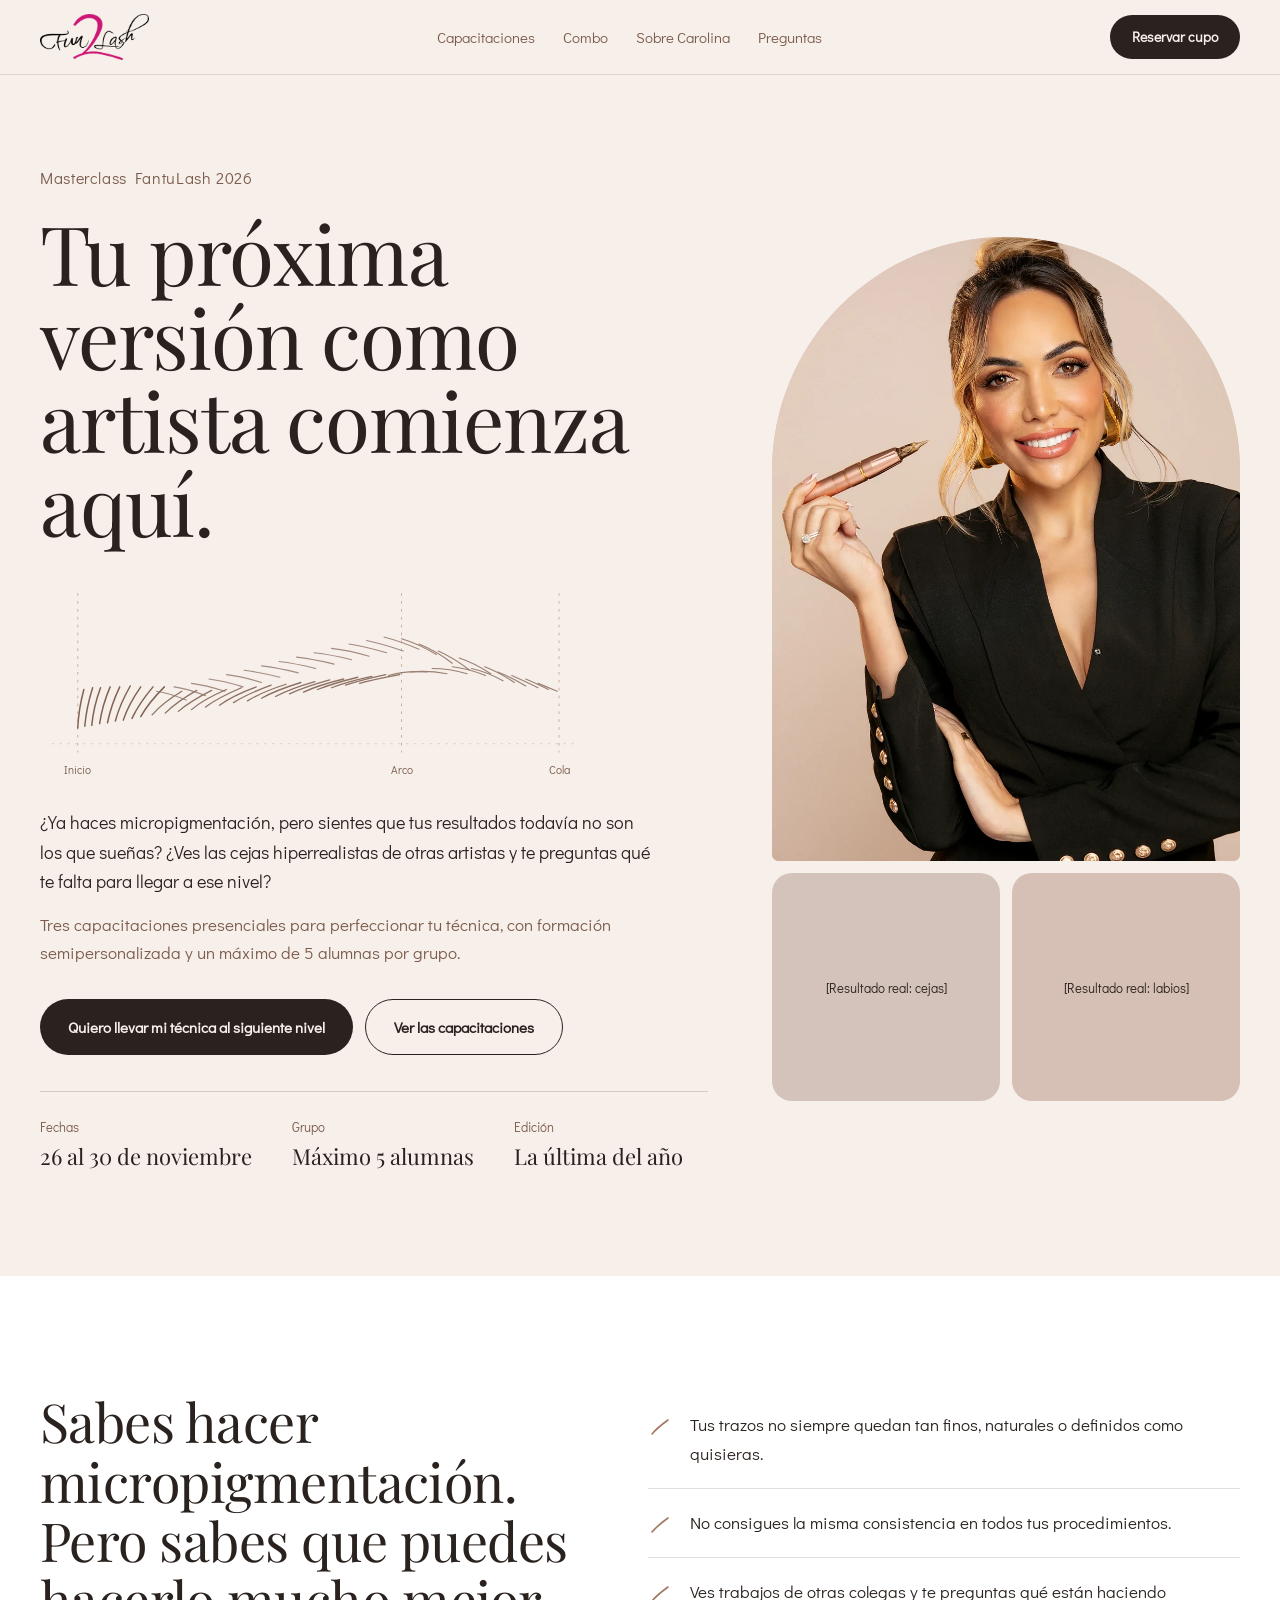
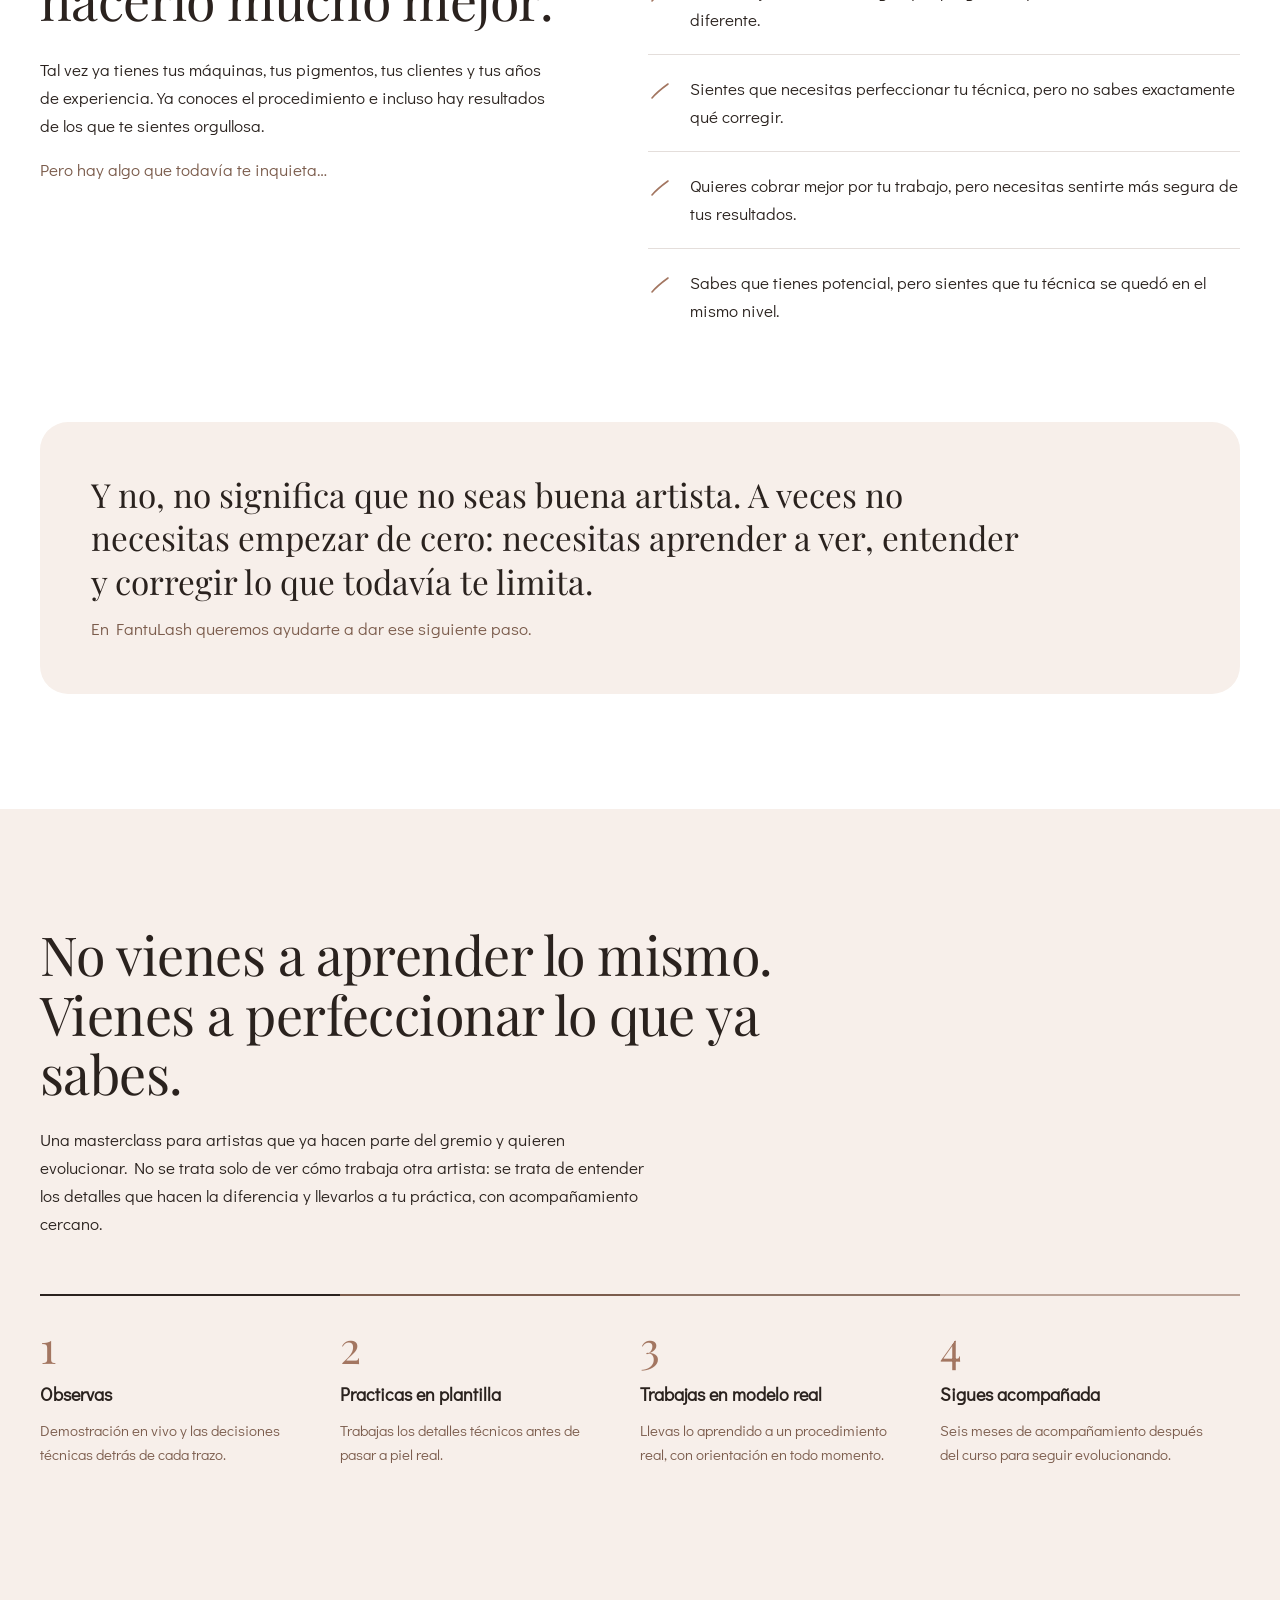
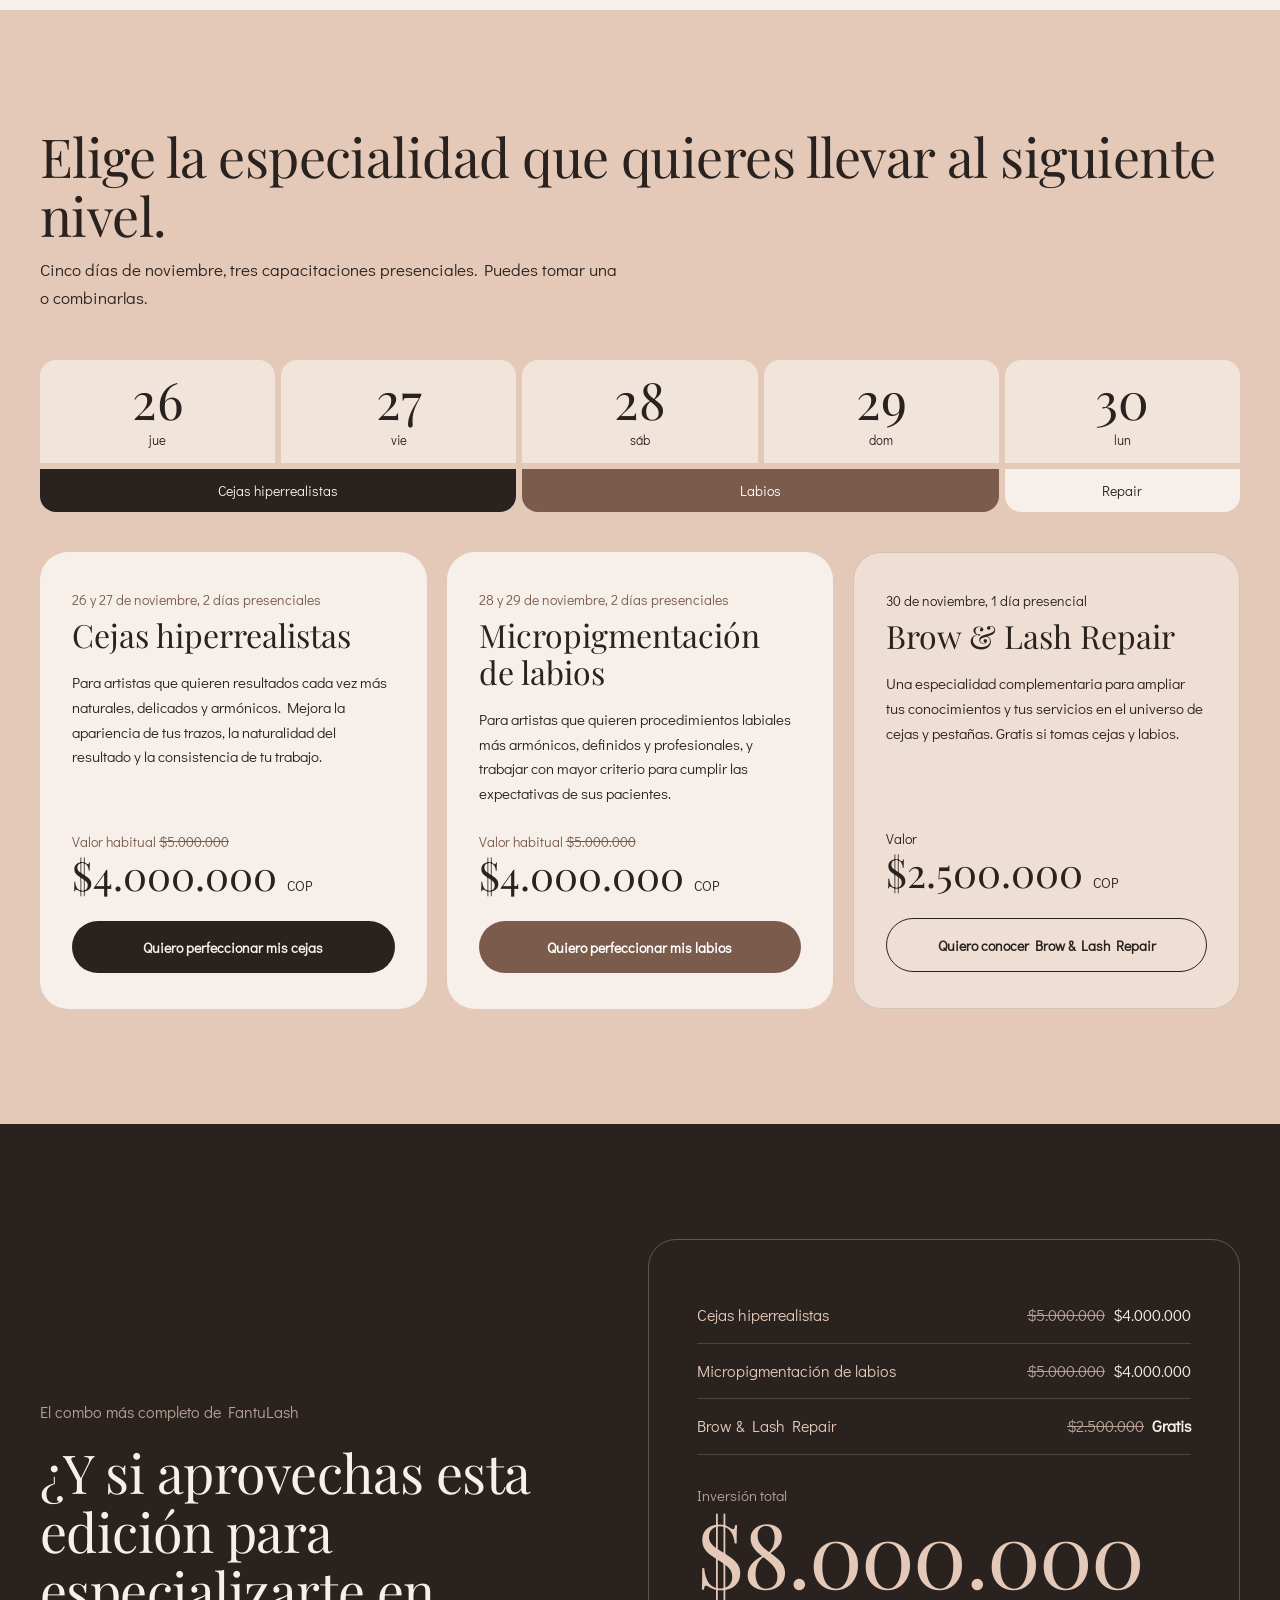
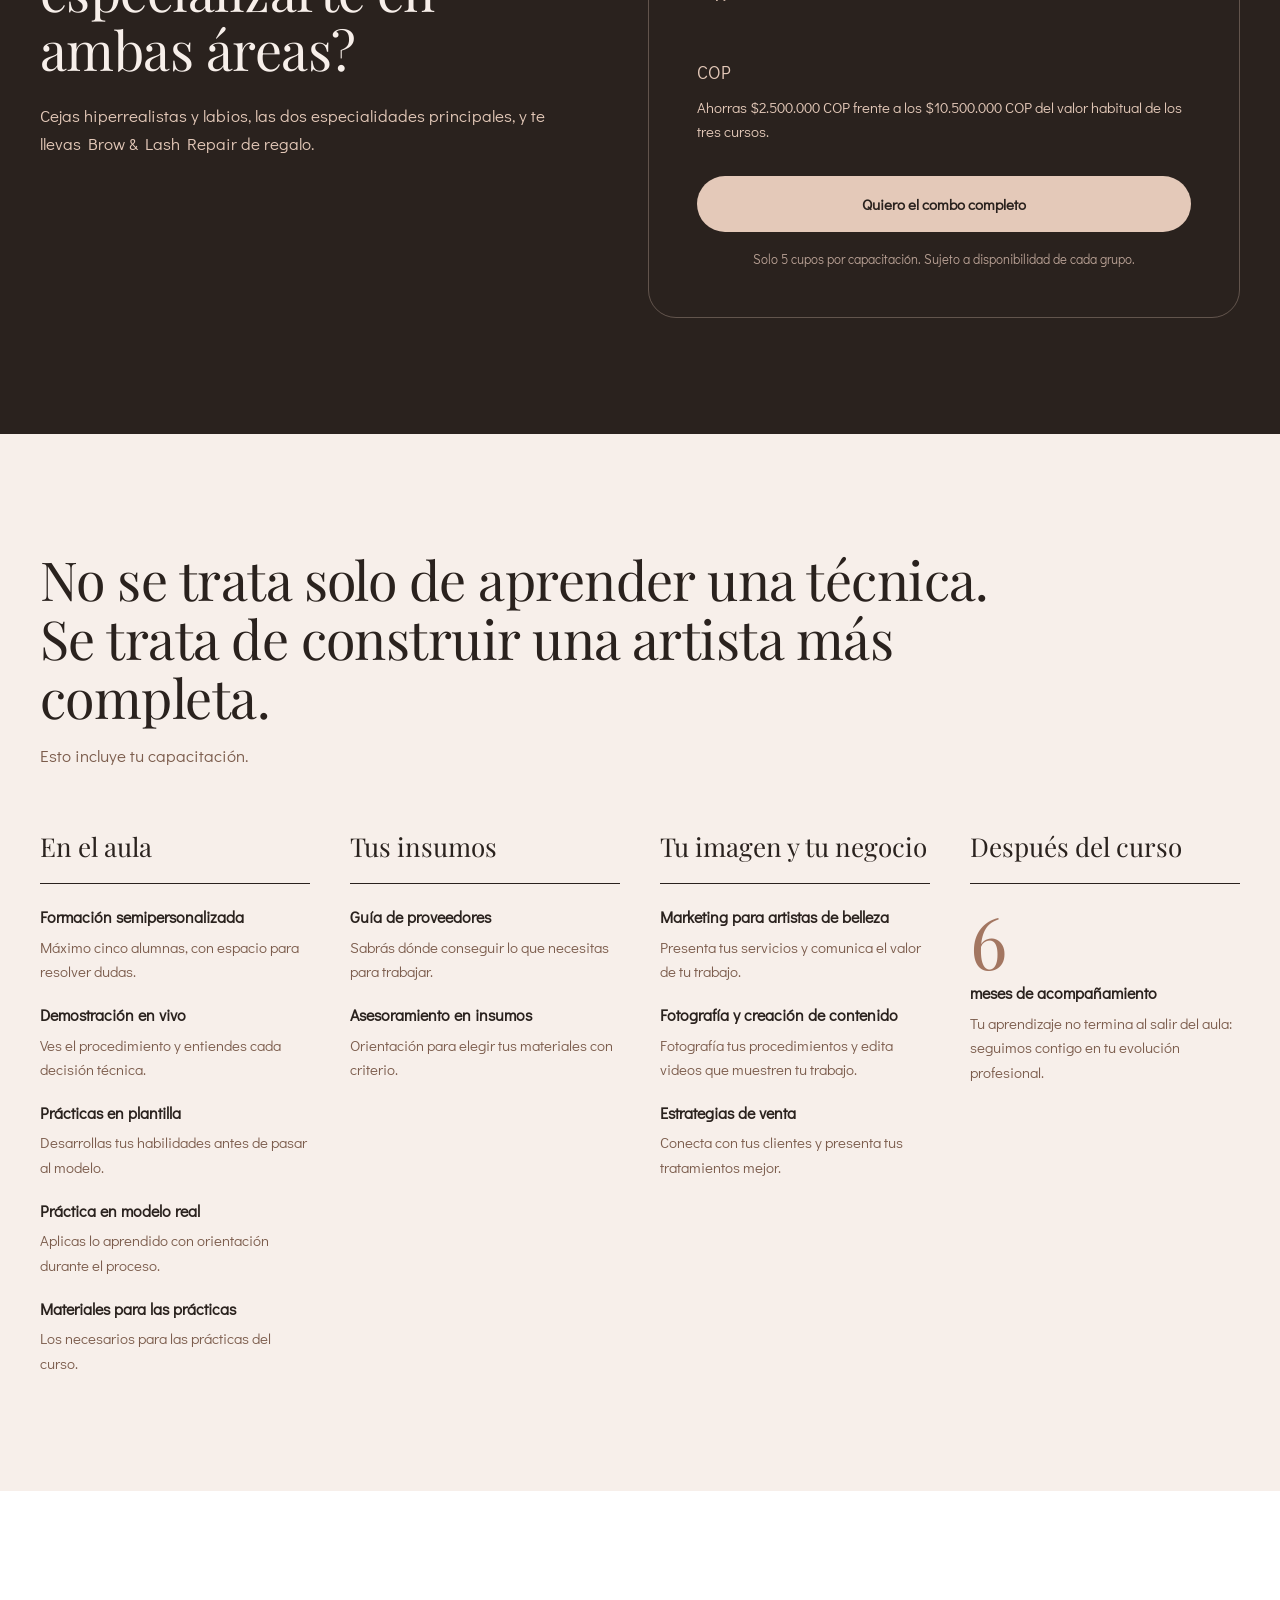
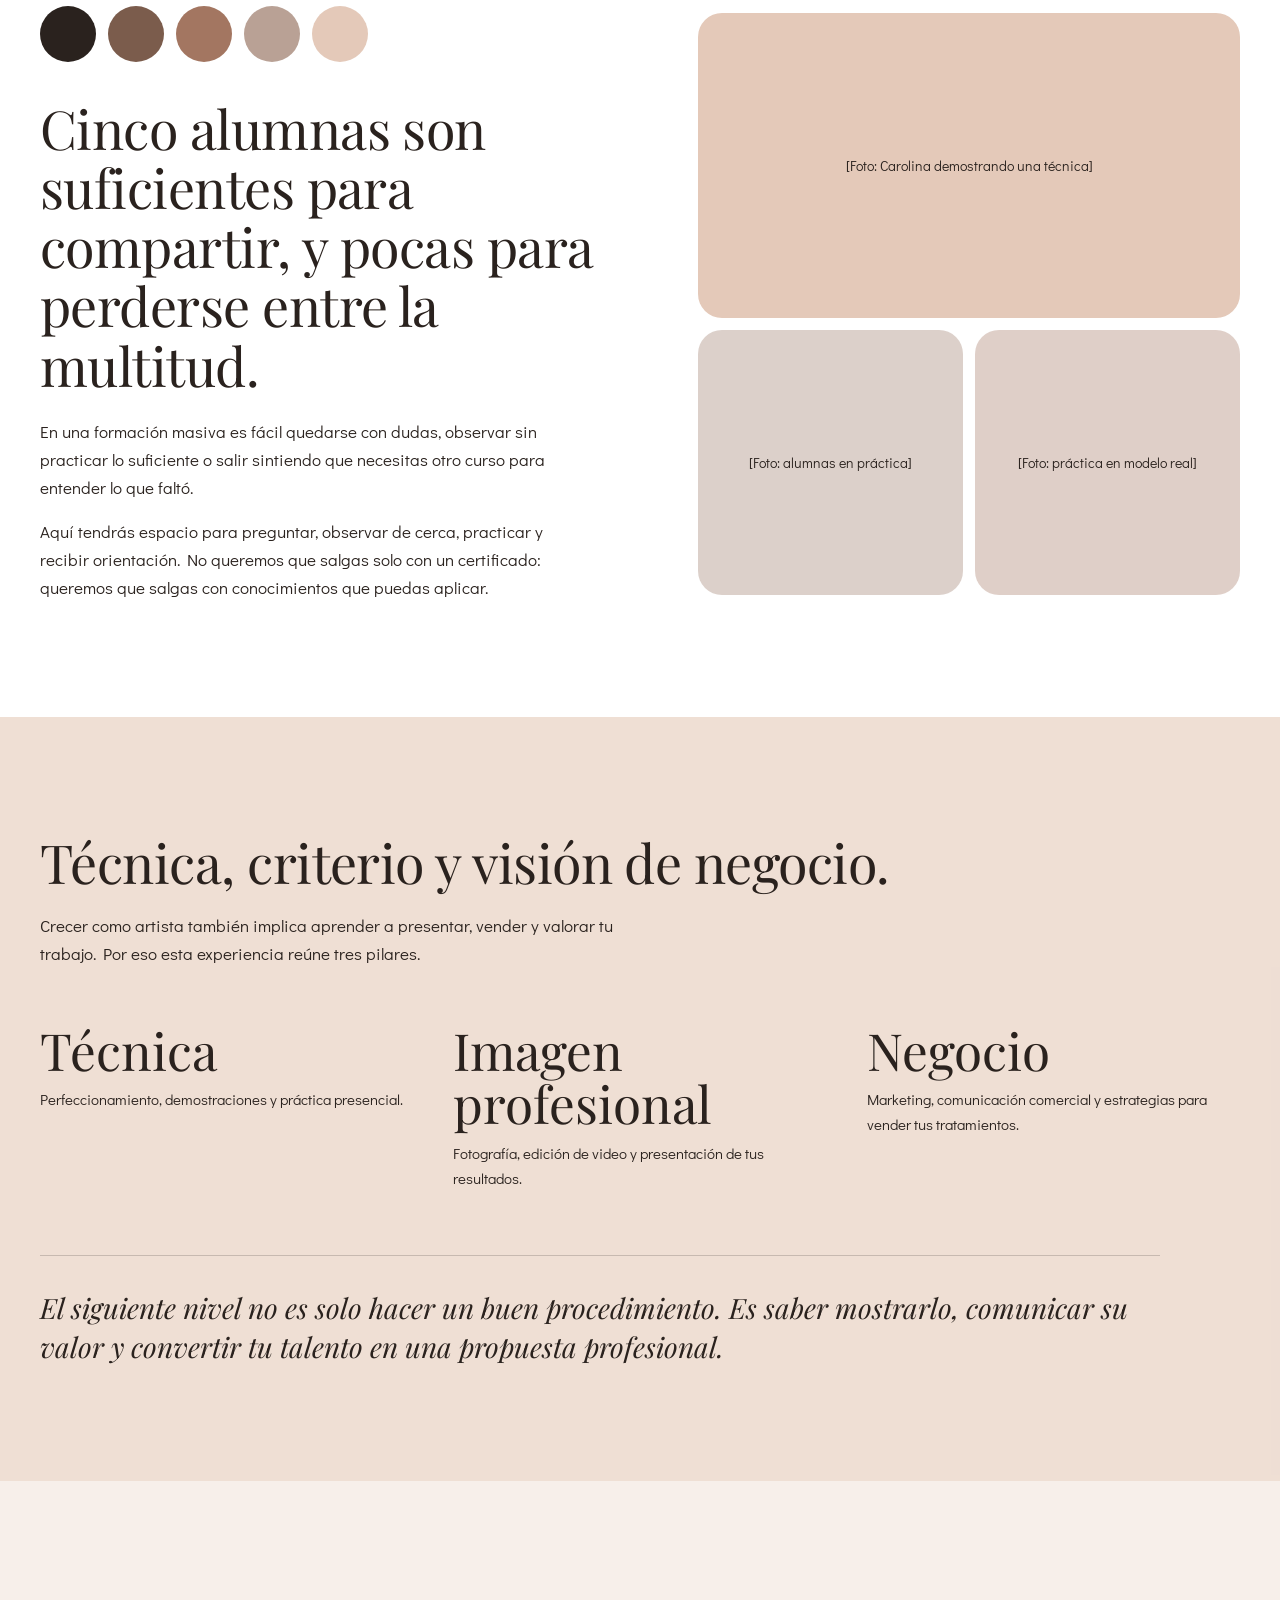
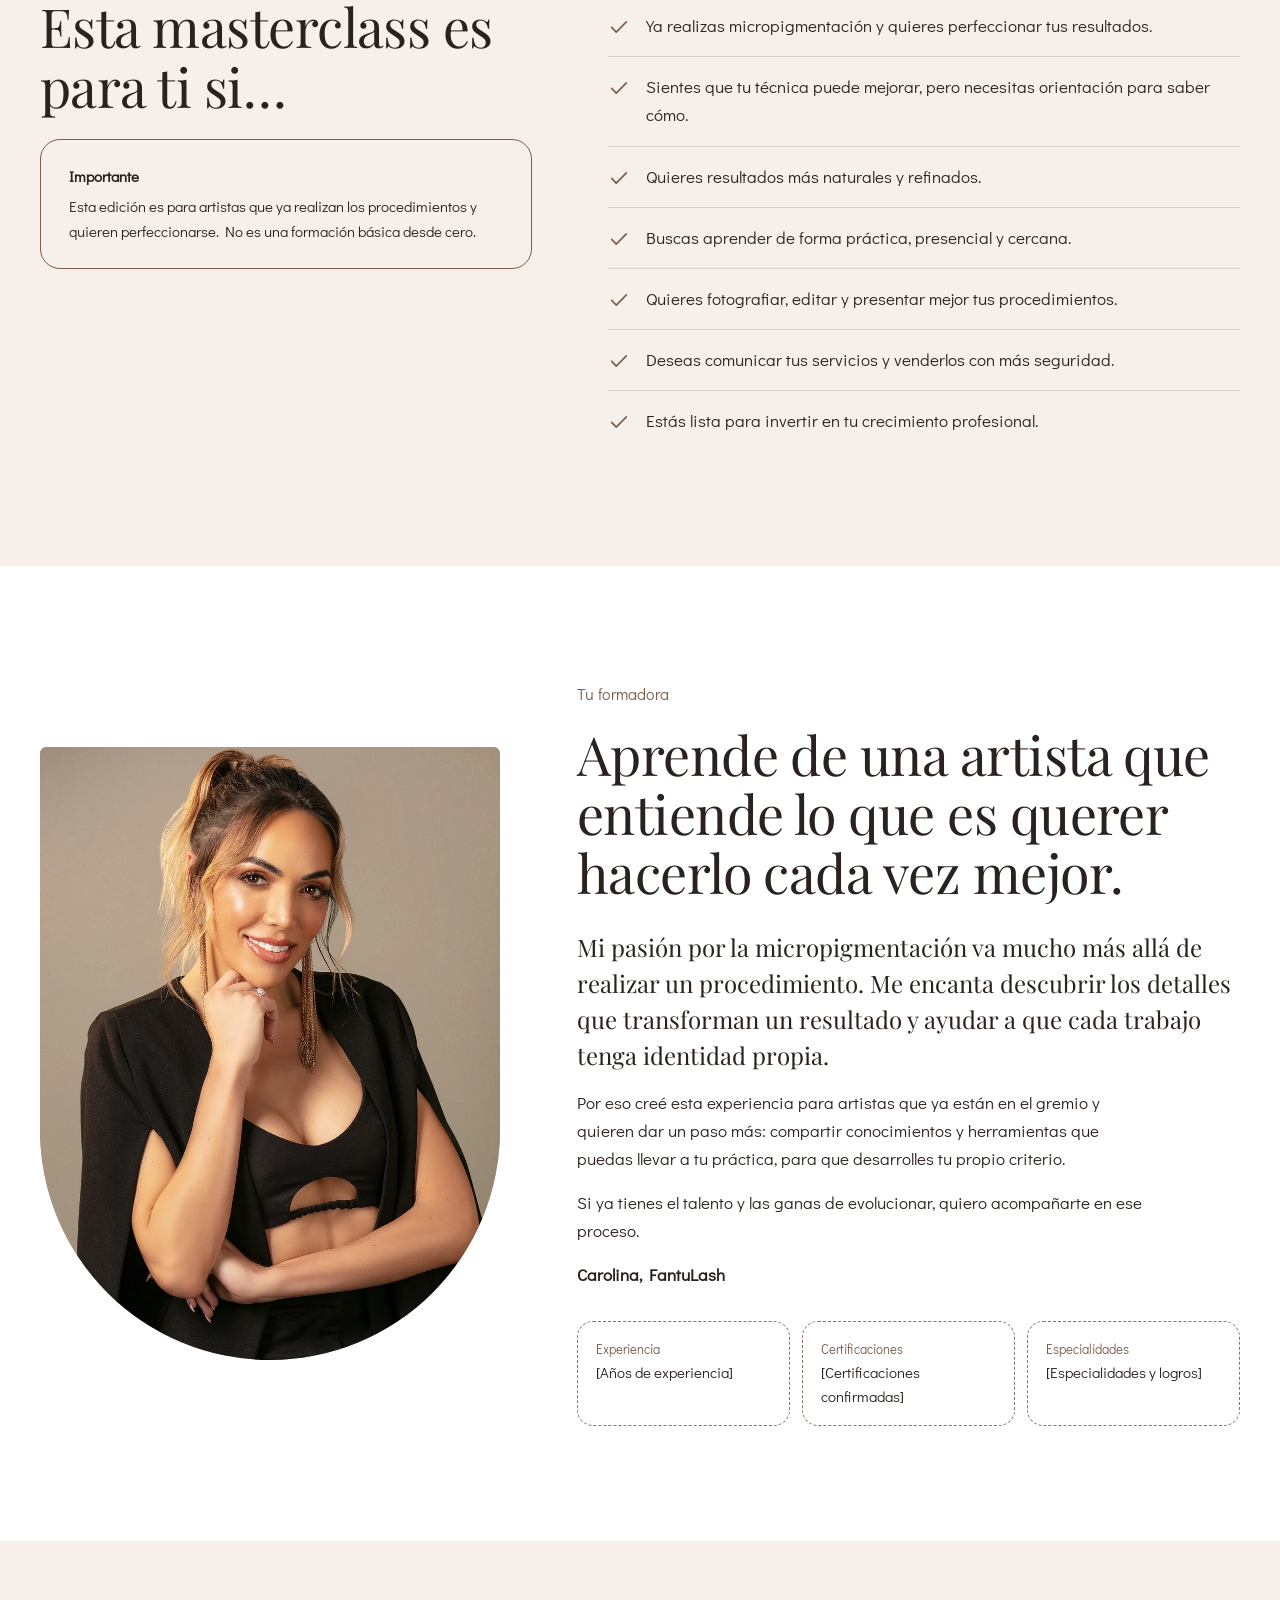
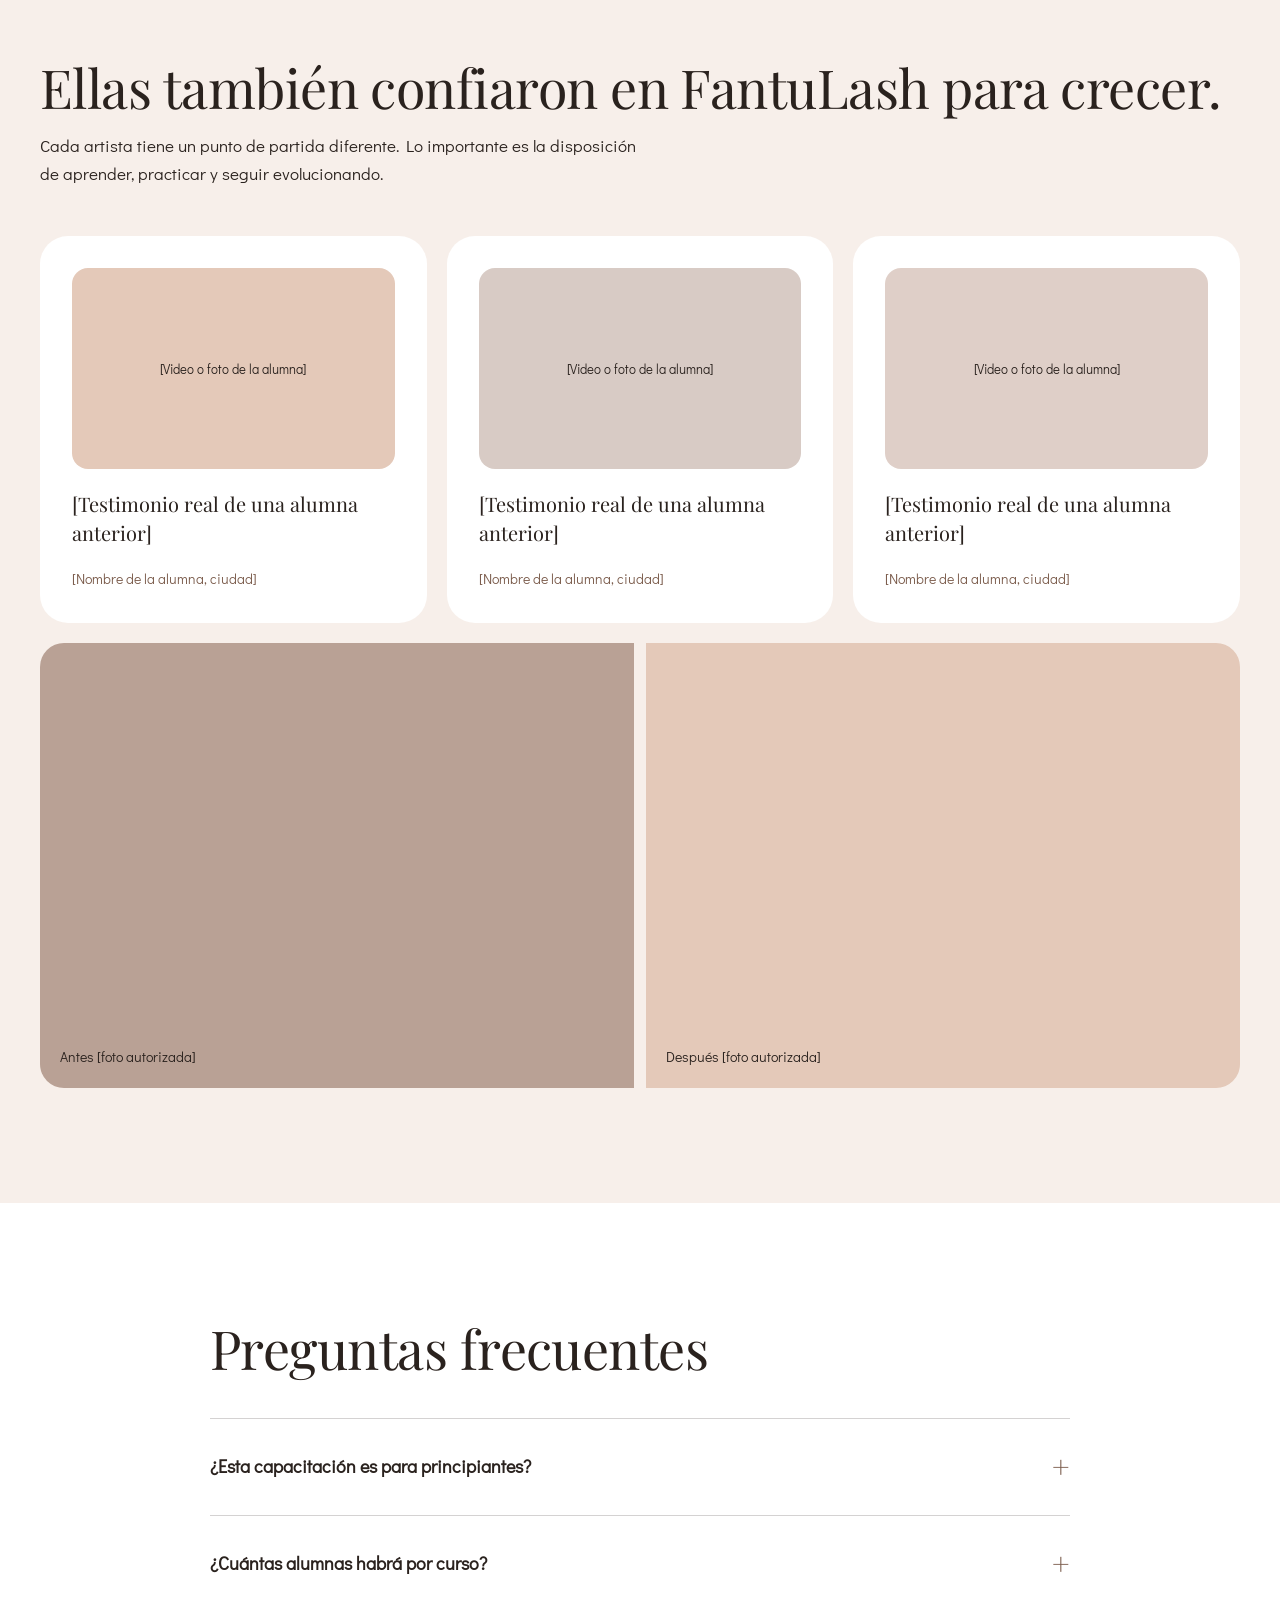
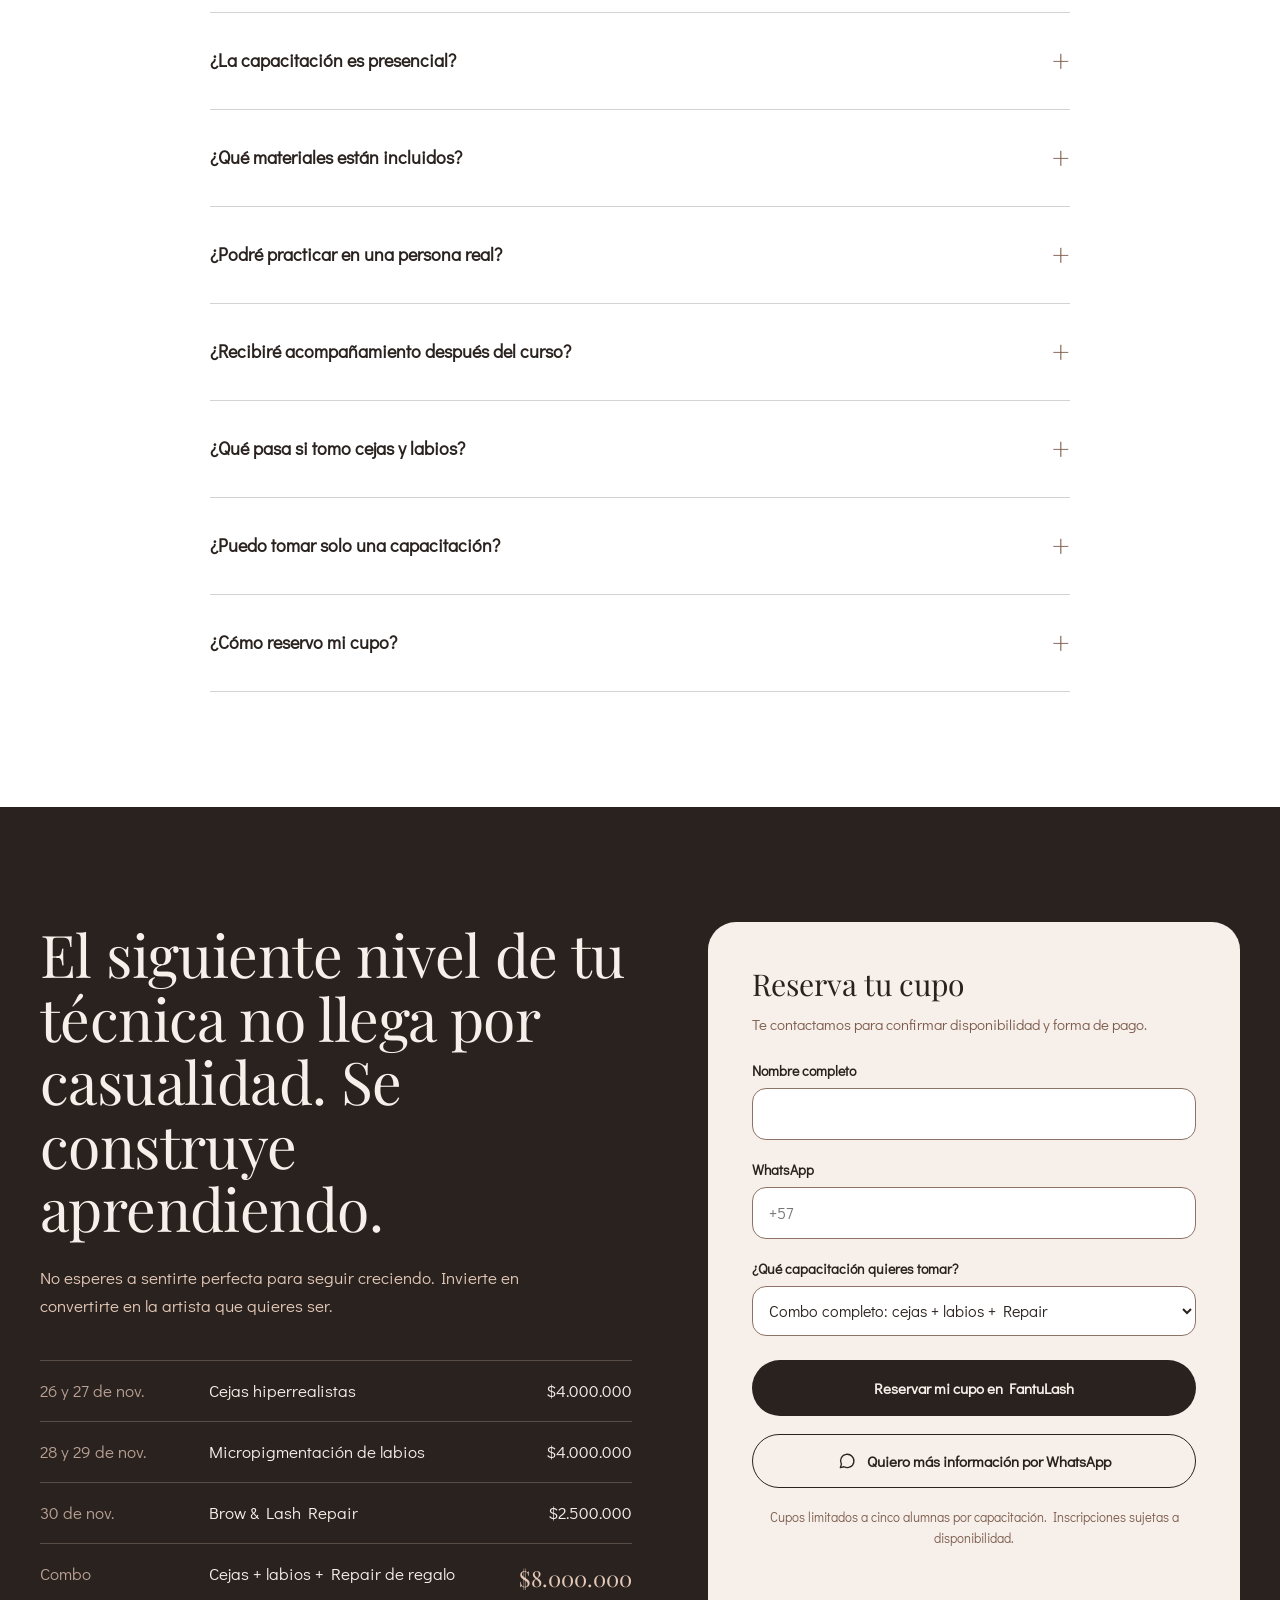
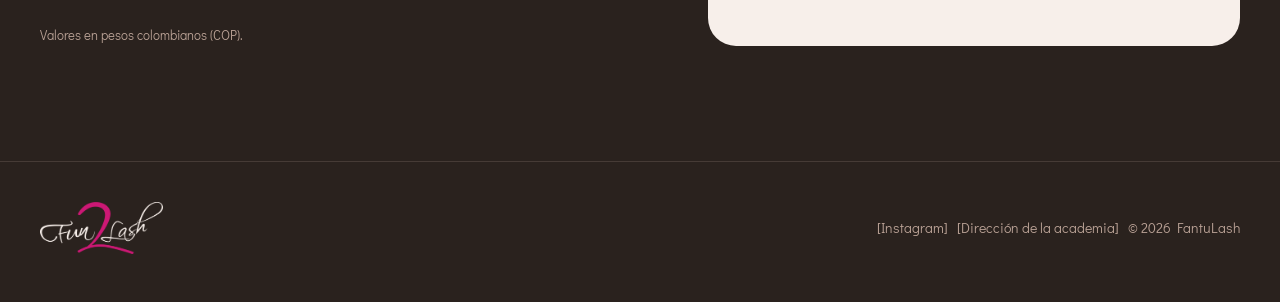
==== commit 285a4ac2: "Add Carolina photos and Fun2Lash logo Co-Authored-By: Claude Opus 5.5 <noreply@anthropic.com> Claude" ====
--- a/index.html
+++ b/index.html
@@ -5,6 +5,11 @@
 <meta name="viewport" content="width=device-width, initial-scale=1">
 <title>Masterclass FantuLash 2026 | Perfecciona tu técnica</title>
 <meta name="description" content="Masterclass presencial de micropigmentación de cejas hiperrealistas, labios y Brow &amp; Lash Repair. 26 al 30 de noviembre de 2026. Máximo 5 alumnas por grupo.">
+<meta property="og:title" content="Masterclass FantuLash 2026">
+<meta property="og:description" content="Tu próxima versión como artista comienza aquí. Máximo 5 alumnas por grupo.">
+<meta property="og:image" content="https://katho-dsg.github.io/Carolina-Master-Class/img/carolina-hero.jpg">
+<link rel="icon" href="img/logo-fun2lash.png">
+<link rel="preload" as="image" href="img/carolina-hero.webp">
 <link rel="preconnect" href="https://fonts.googleapis.com">
 <link rel="preconnect" href="https://fonts.gstatic.com" crossorigin="anonymous">
 <link href="https://fonts.googleapis.com/css2?family=Playfair+Display:ital,wght@0,400;0,500;0,600;1,400&amp;family=Didact+Gothic&amp;display=swap" rel="stylesheet">
@@ -22,7 +27,7 @@
 @media (max-width:760px){.fl-nav-links{display:none !important}.fl-sticky{display:flex !important}}
 @media (prefers-reduced-motion:reduce){.fl-btn,.fl-plus{transition:none}.fl-btn:hover{transform:none}}
 </style>
-<style>html{scroll-behavior:smooth}section[id]{scroll-margin-top:72px}@media (prefers-reduced-motion:reduce){html{scroll-behavior:auto}}</style>
+<style>html{scroll-behavior:smooth}section[id]{scroll-margin-top:80px}@media (prefers-reduced-motion:reduce){html{scroll-behavior:auto}}</style>
 </head>
 <body>
 <div style="width: 100%; min-height: 100vh; background: #F7EFEA; color: #2A221E; font-family: 'Century Gothic', CenturyGothic, AppleGothic, 'Didact Gothic', sans-serif; font-size: 17px; line-height: 1.65;">
@@ -30,7 +35,7 @@
 <!-- HEADER -->
 <header style="position: sticky; top: 0; z-index: 20; background: rgba(247, 239, 234, 0.92); backdrop-filter: blur(8px); border-bottom: 1px solid rgba(123, 92, 76, 0.18);">
 <div style="max-width: 1200px; margin: 0 auto; padding: 14px 24px; display: flex; align-items: center; justify-content: space-between; gap: 24px;">
-<a href="#inicio" style="font-family: 'Playfair Display', Georgia, serif; font-size: 26px; color: #2A221E; text-decoration: none; letter-spacing: 0.01em;">FantuLash</a>
+<a href="#inicio" style="display: flex; align-items: center; text-decoration: none;"><img src="img/logo-fun2lash.png" alt="Fun2Lash, ir al inicio" style="display: block; height: 46px; width: auto;"></a>
 <nav aria-label="Secciones" class="fl-nav-links" style="display: flex; align-items: center; gap: 28px; font-size: 15px;">
 <a href="#capacitaciones" style="text-decoration: none;">Capacitaciones</a>
 <a href="#combo" style="text-decoration: none;">Combo</a>
@@ -136,8 +141,8 @@
 </dl>
 </div>
 <div style="flex: 1 1 360px; min-width: 0; max-width: 480px; margin: 0 auto;">
-<div style="aspect-ratio: 3 / 4; border-radius: 999px 999px 28px 28px; background: #E4C9B9; display: flex; align-items: flex-end; justify-content: center; padding: 32px; box-sizing: border-box; overflow: hidden;">
-<p style="margin: 0; font-size: 14px; color: #2A221E; text-align: center; max-width: 18em;">[Foto de Carolina realizando un procedimiento]</p>
+<div style="aspect-ratio: 3 / 4; border-radius: 999px 999px 28px 28px; background: #E4C9B9; overflow: hidden;">
+<img src="img/carolina-hero.webp" alt="Carolina, formadora de la Masterclass, sosteniendo su dermógrafo" style="display: block; width: 100%; height: 100%; object-fit: cover; object-position: 60% 15%;">
 </div>
 <div style="display: flex; gap: 12px; margin-top: 12px;">
 <div style="flex: 1; aspect-ratio: 1; border-radius: 20px; background: rgba(185, 161, 149, 0.55); display: flex; align-items: center; justify-content: center; padding: 12px; box-sizing: border-box;"><p style="margin: 0; font-size: 13px; text-align: center;">[Resultado real: cejas]</p></div>
@@ -386,8 +391,8 @@
 <section id="carolina" style="padding: clamp(72px, 9vw, 128px) 24px; background: #FFFFFF;">
 <div style="max-width: 1200px; margin: 0 auto; display: flex; flex-wrap: wrap; gap: clamp(40px, 6vw, 96px); align-items: center;">
 <div style="flex: 1 1 340px; min-width: 0; max-width: 460px; margin: 0 auto;">
-<div style="aspect-ratio: 4 / 5; border-radius: 28px 28px 999px 999px; background: #B9A195; display: flex; align-items: flex-start; justify-content: center; padding: 40px 24px; box-sizing: border-box;">
-<p style="margin: 0; font-size: 14px; text-align: center; color: #2A221E;">[Retrato profesional de Carolina]</p>
+<div style="aspect-ratio: 3 / 4; border-radius: 28px 28px 999px 999px; background: #B9A195; overflow: hidden;">
+<img loading="lazy" src="img/carolina-retrato.webp" alt="Retrato de Carolina" style="display: block; width: 100%; height: 100%; object-fit: cover; object-position: center 10%;">
 </div>
 </div>
 <div style="flex: 1 1 520px; min-width: 0;">
@@ -491,7 +496,7 @@
 <!-- FOOTER -->
 <footer style="padding: 40px 24px 48px; background: #2A221E; border-top: 1px solid rgba(228, 201, 185, 0.15); color: #B9A195;">
 <div style="max-width: 1200px; margin: 0 auto; display: flex; flex-wrap: wrap; justify-content: space-between; align-items: center; gap: 16px; font-size: 14px;">
-<span style="font-family: 'Playfair Display', Georgia, serif; font-size: 24px; color: #E4C9B9;">FantuLash</span>
+<img src="img/logo-fun2lash-claro.png" alt="Fun2Lash" style="display: block; height: 52px; width: auto;">
 <span>[Instagram]&#160;&#160; [Dirección de la academia]&#160;&#160; © 2026 FantuLash</span>
 </div>
 </footer>
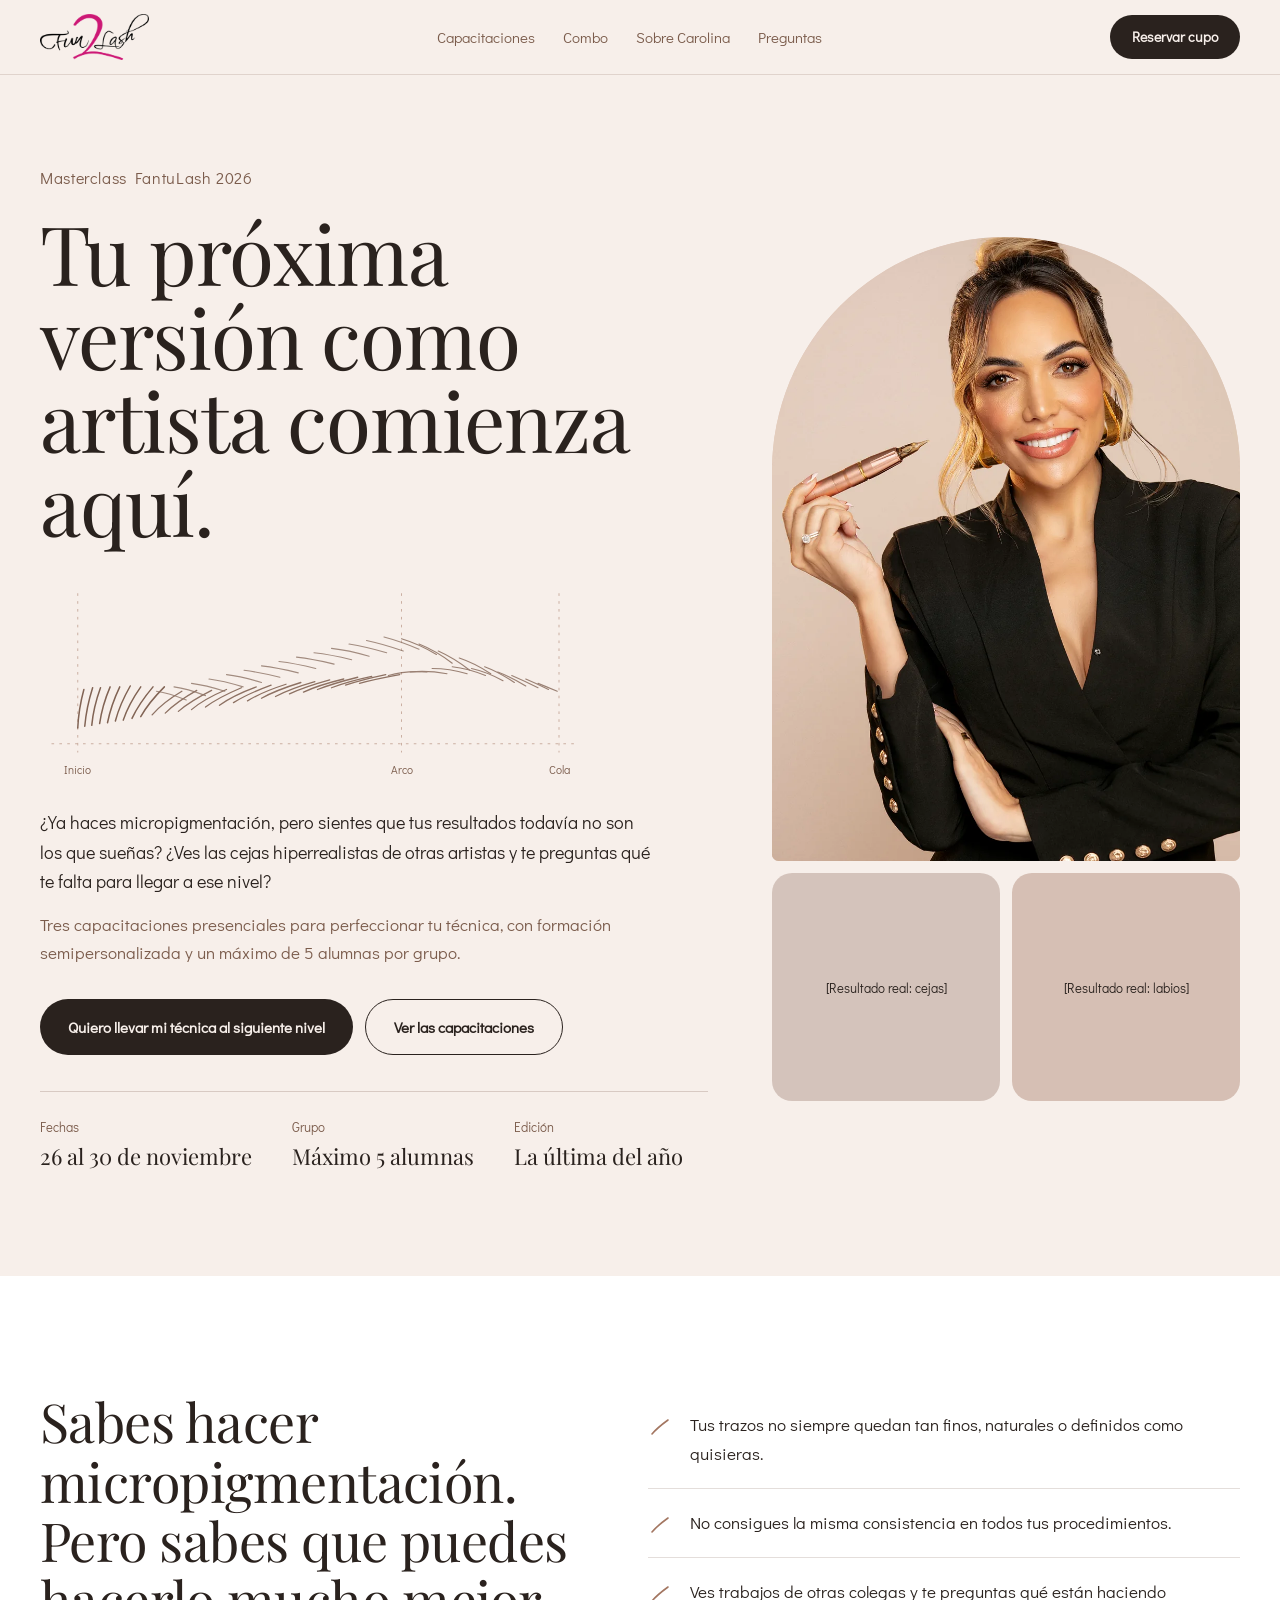
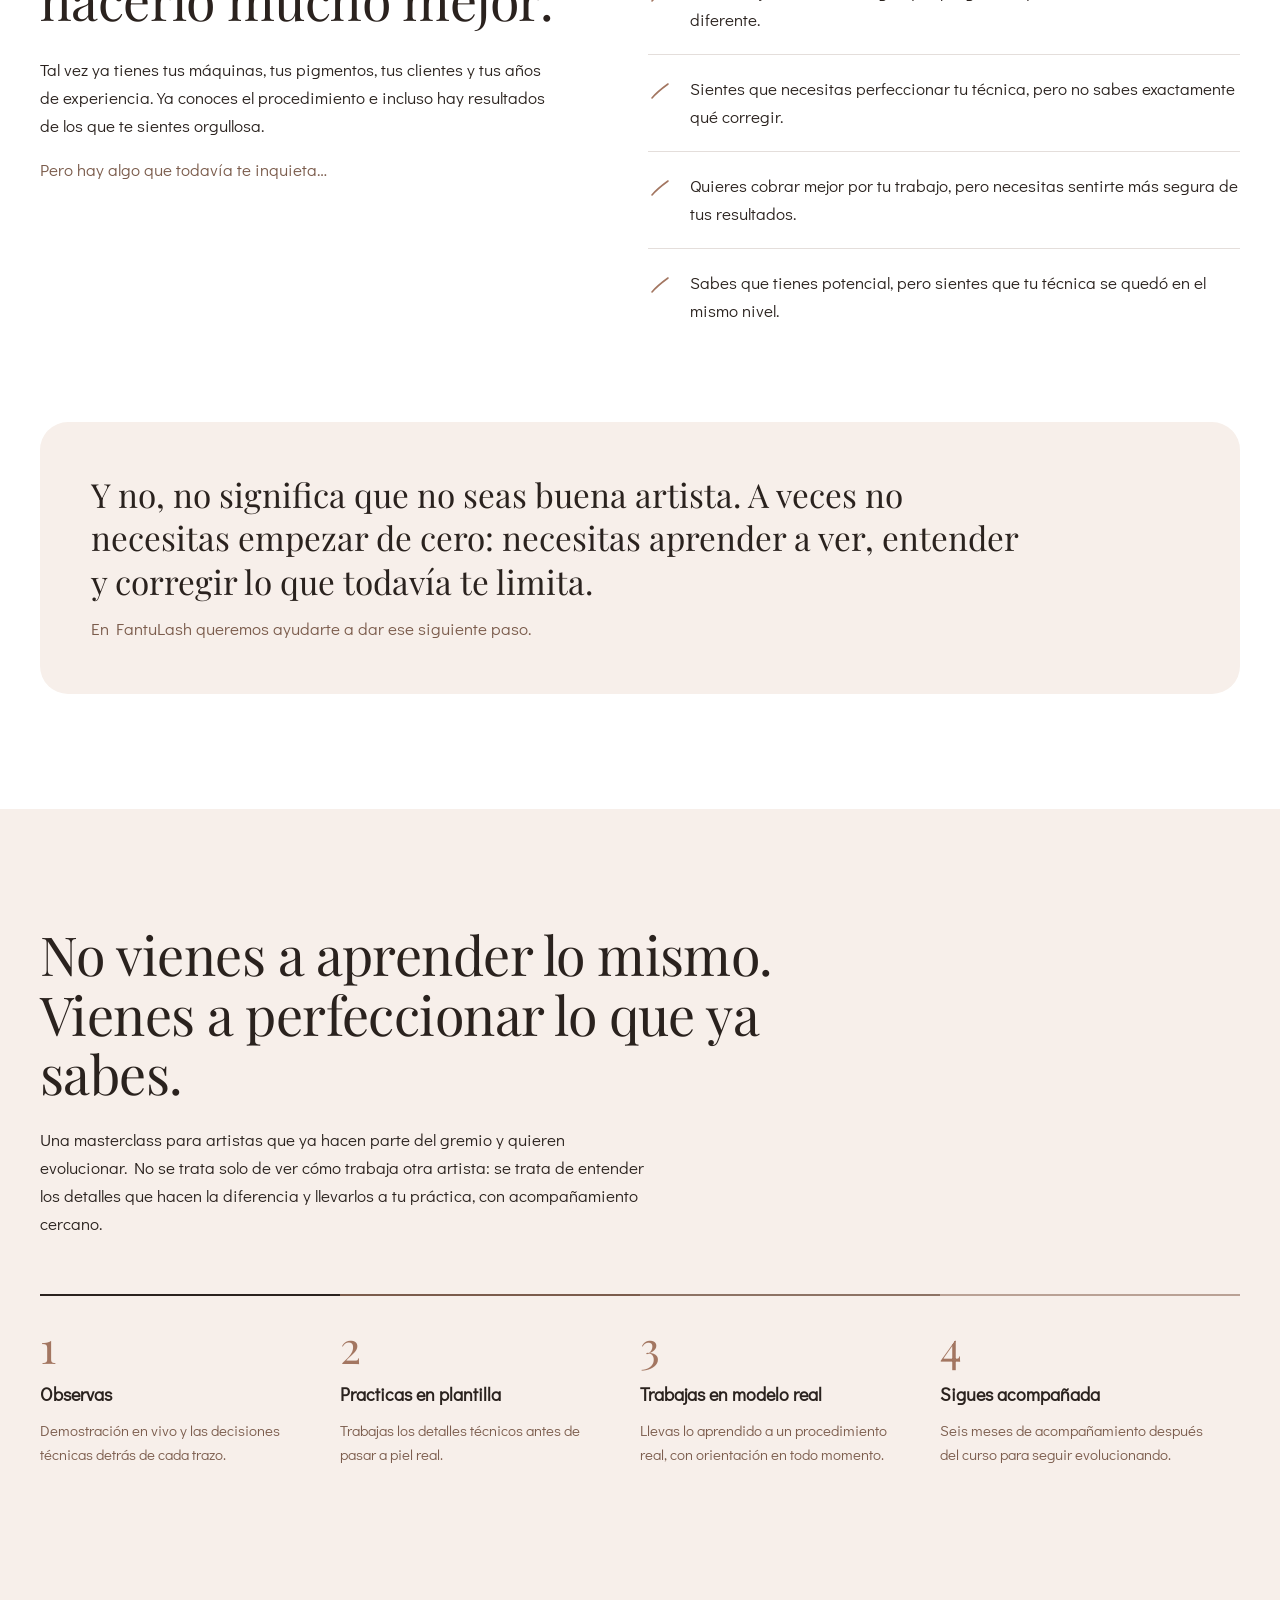
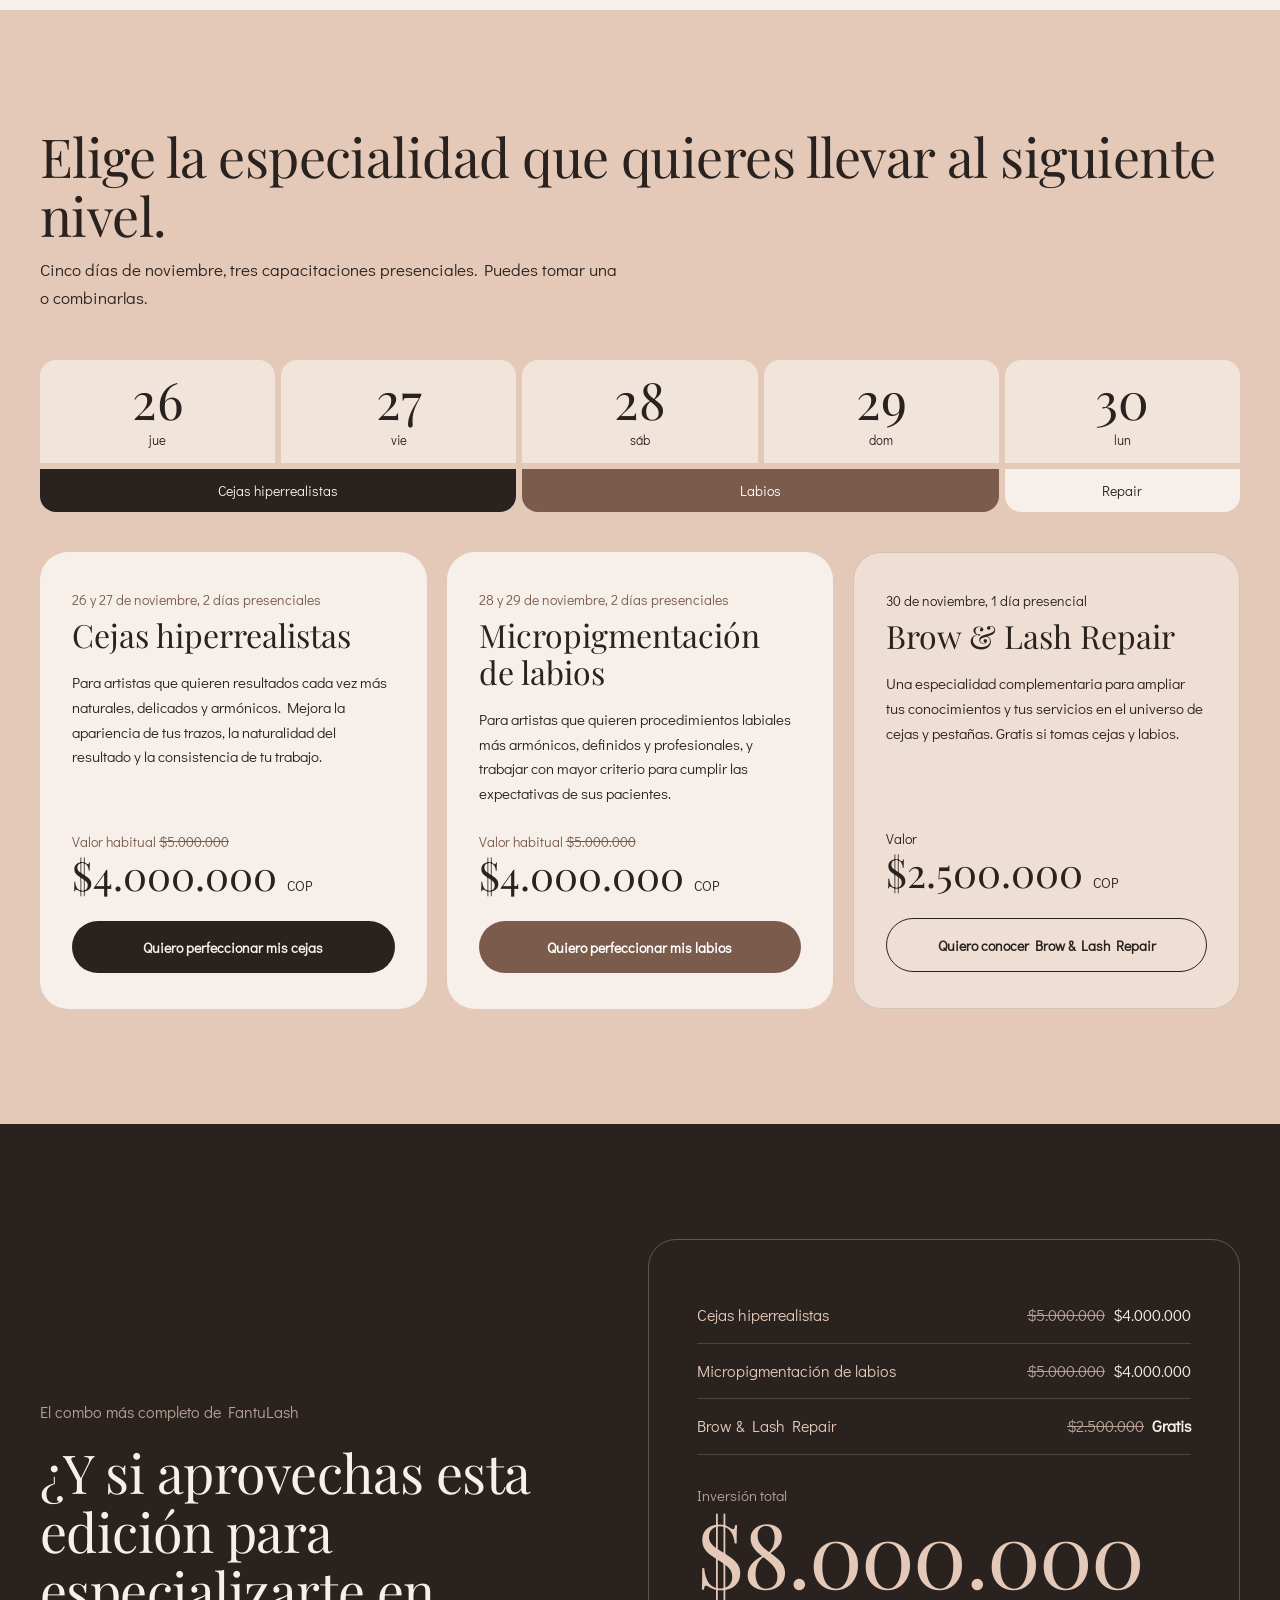
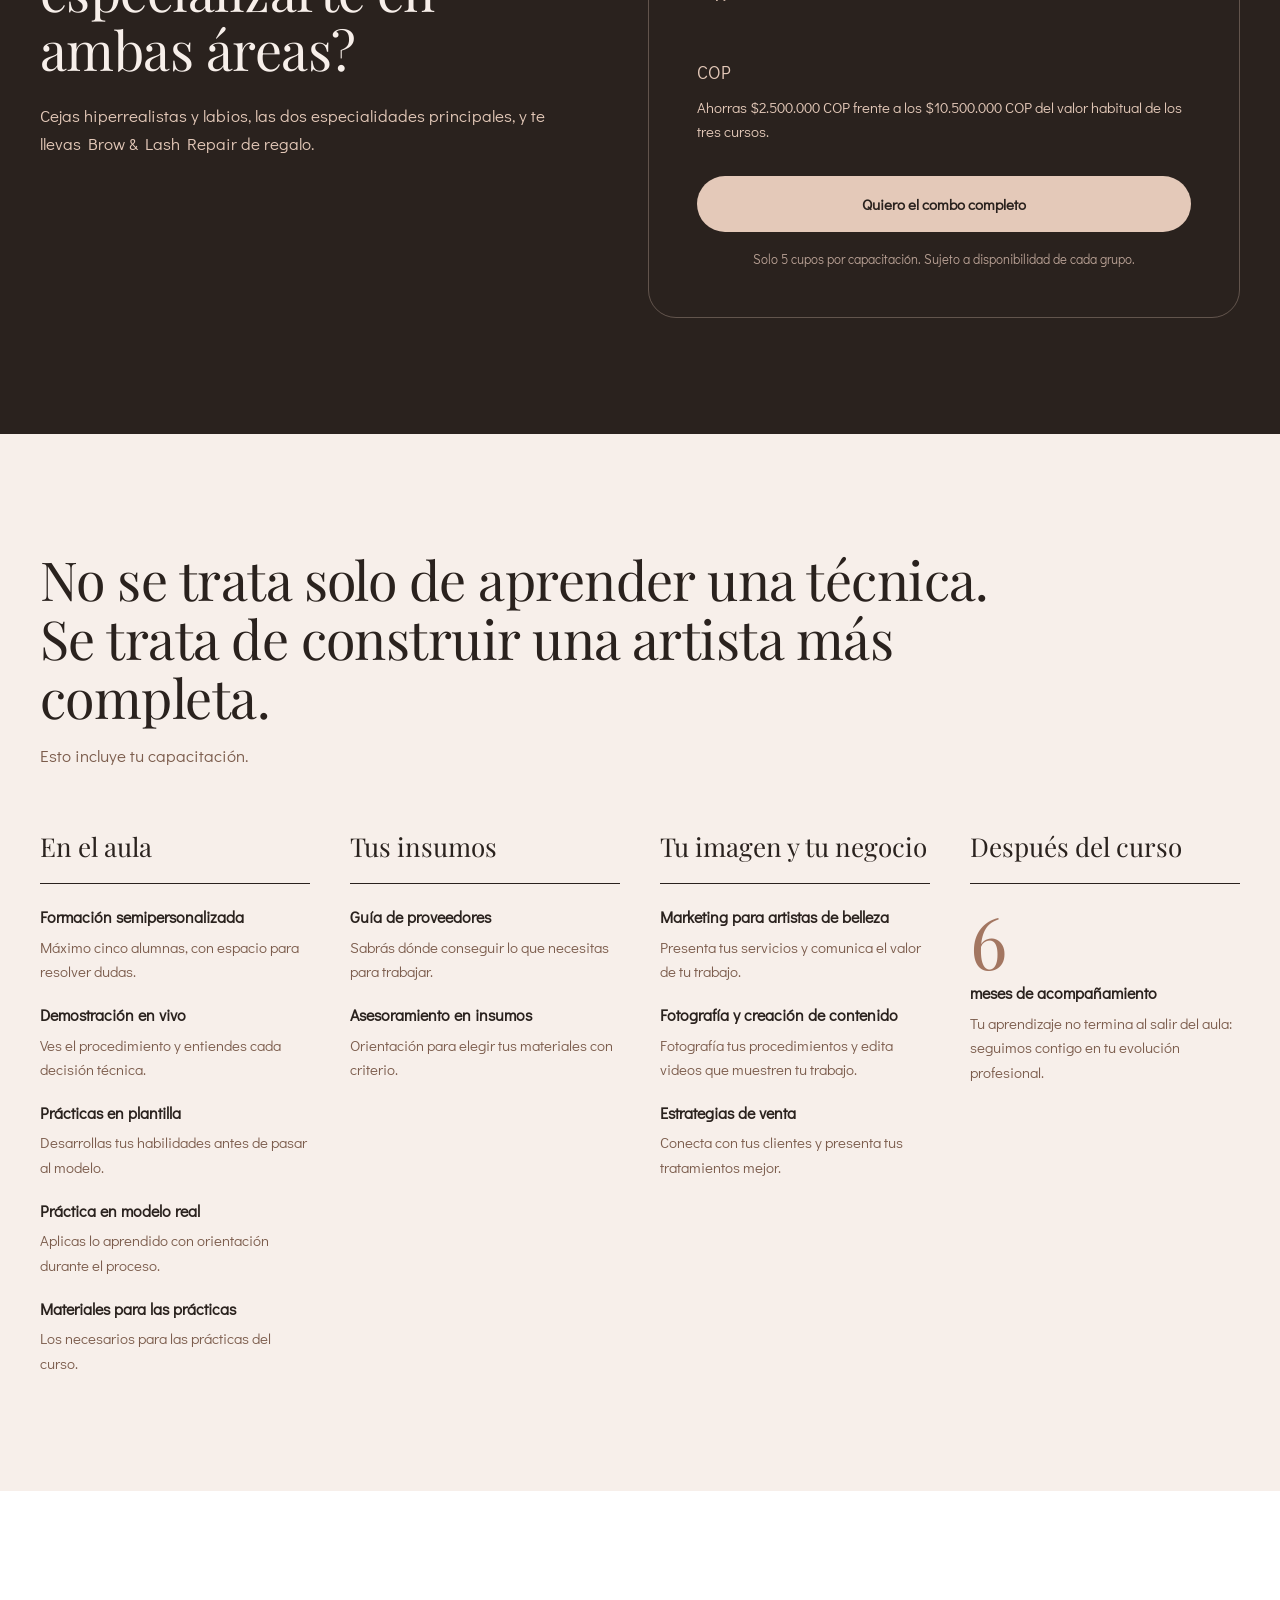
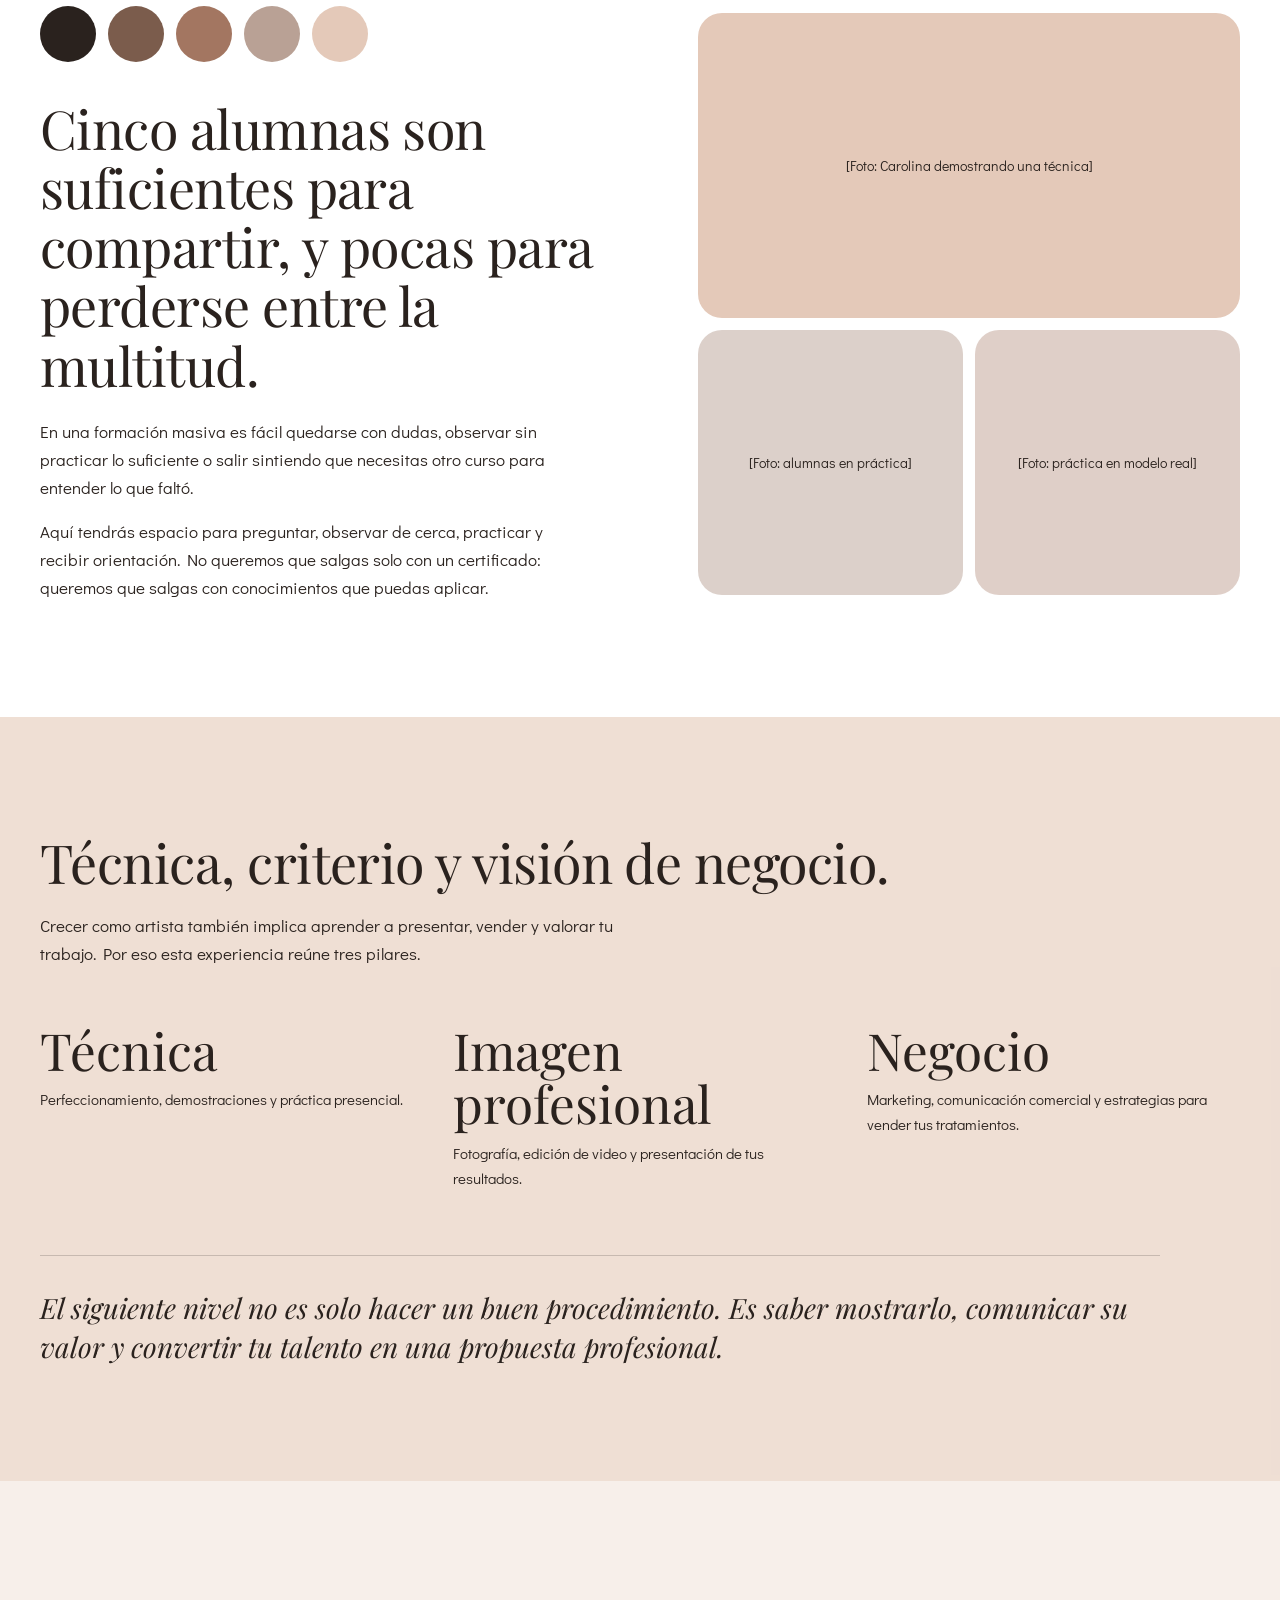
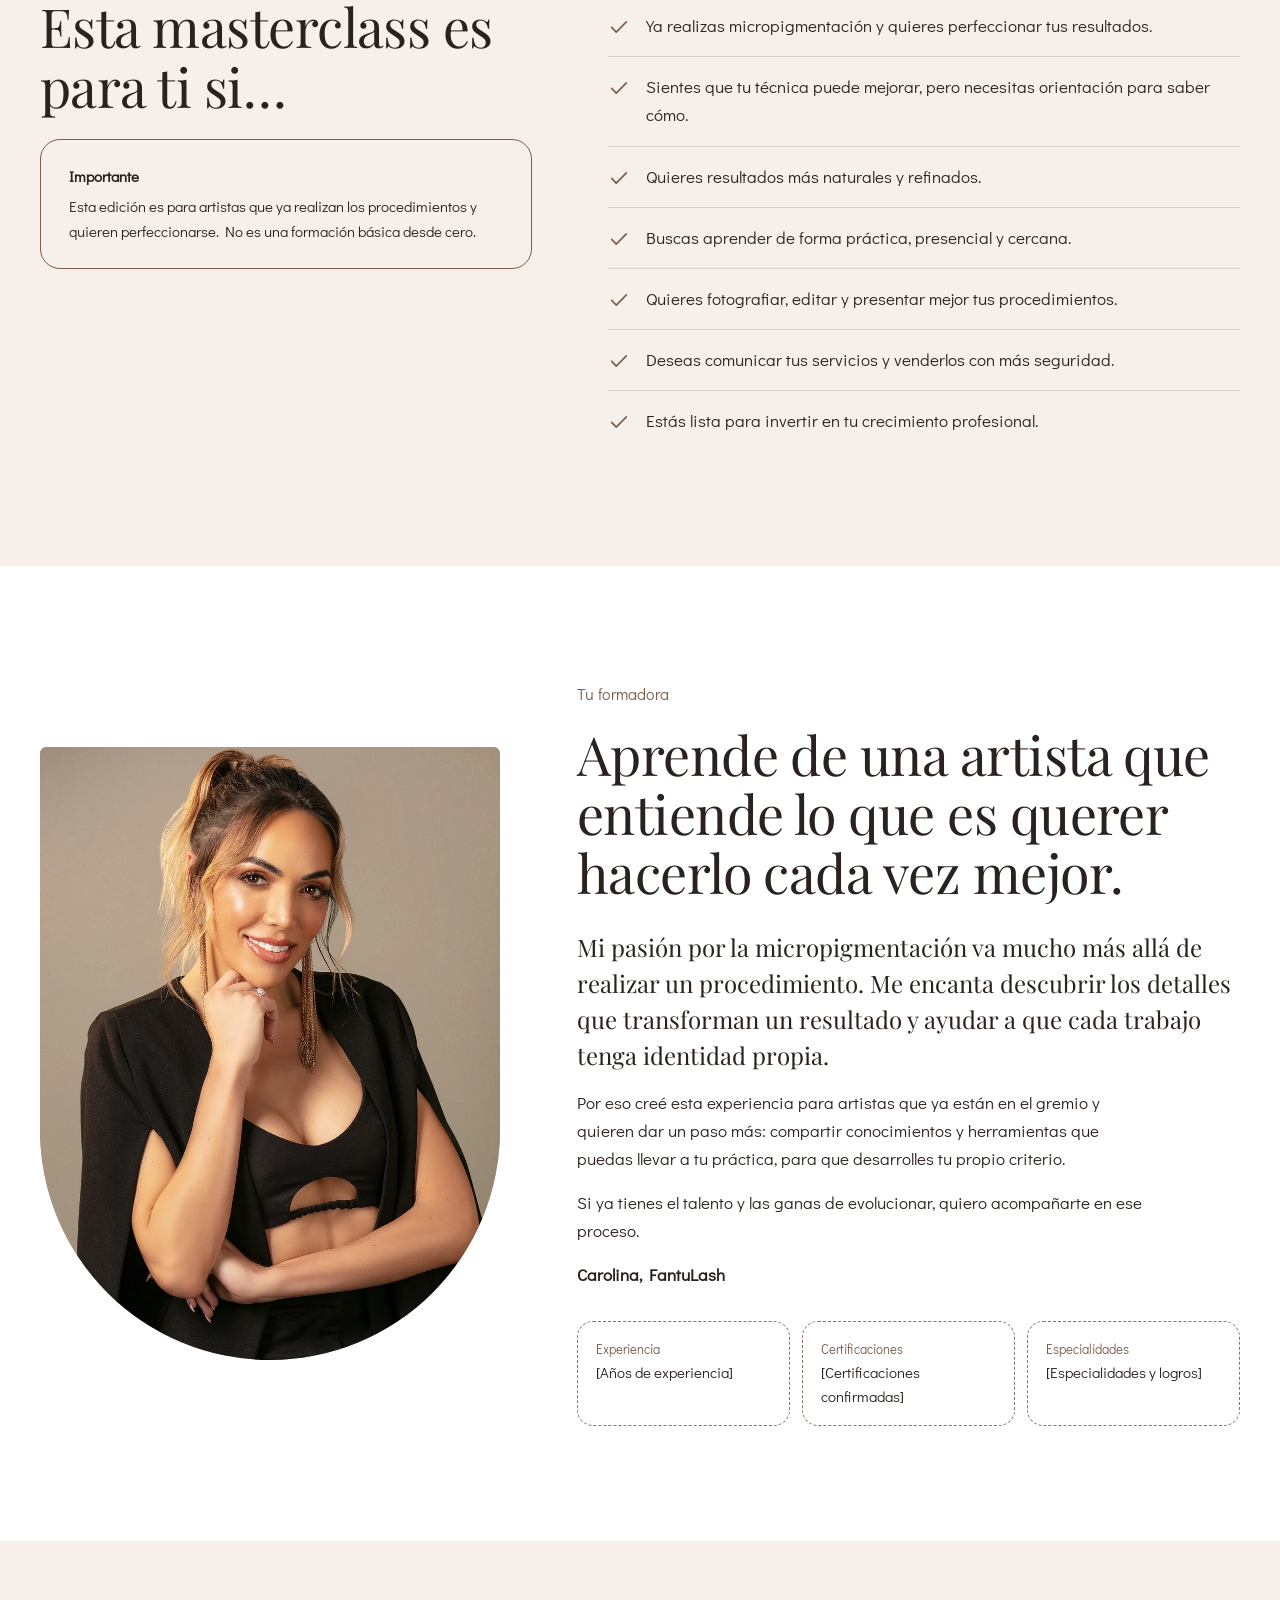
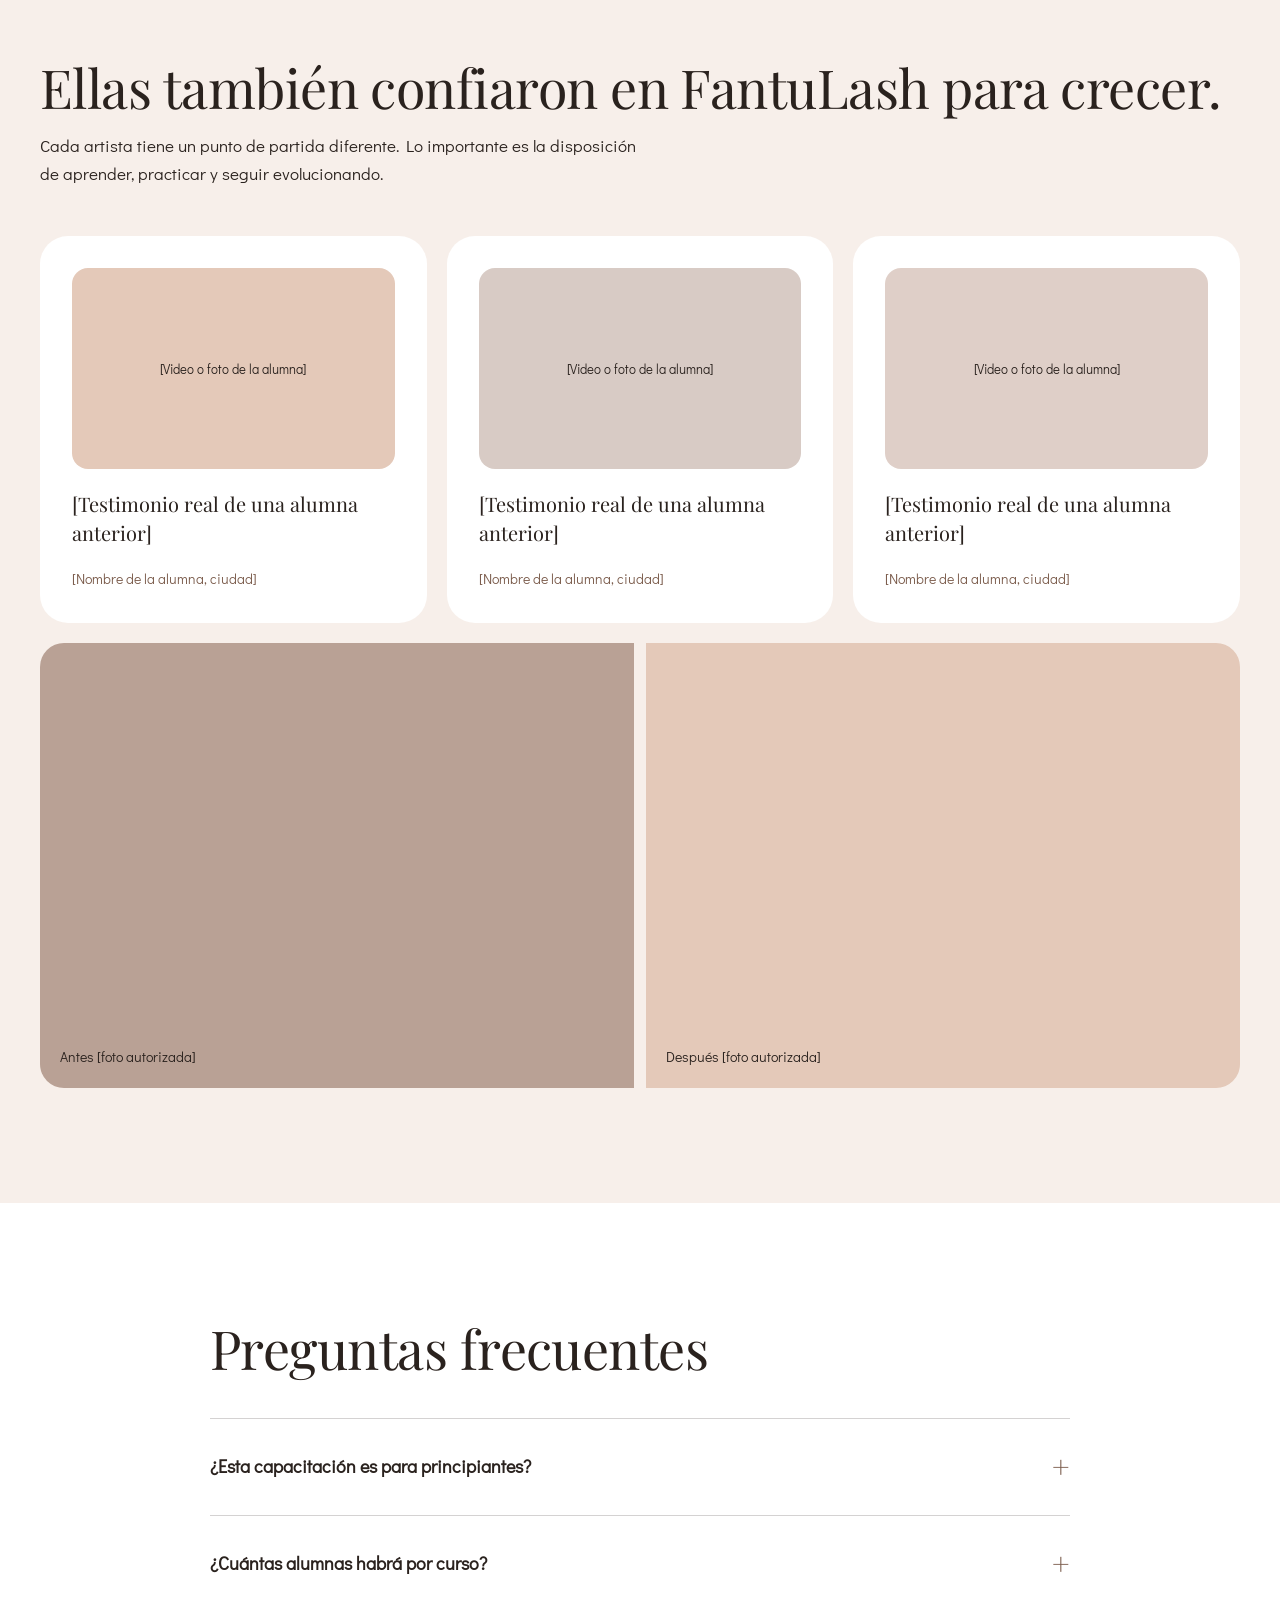
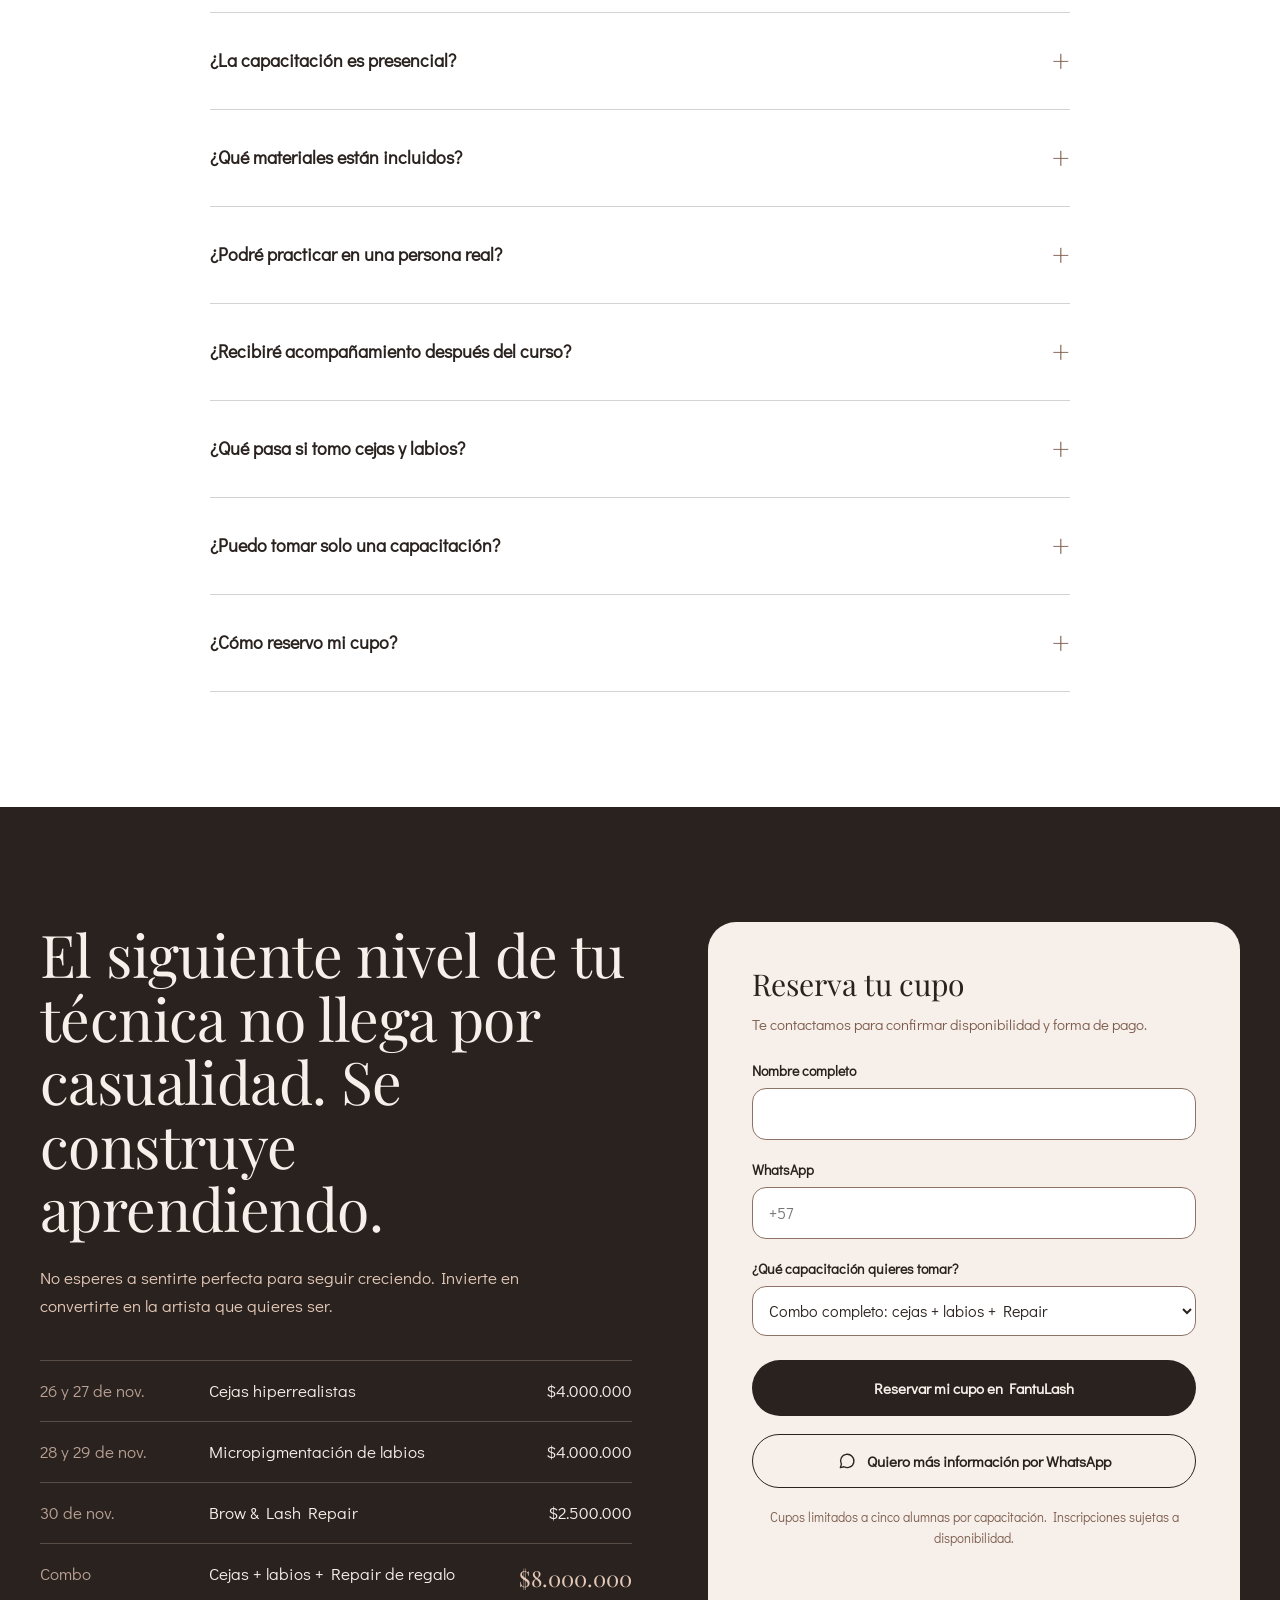
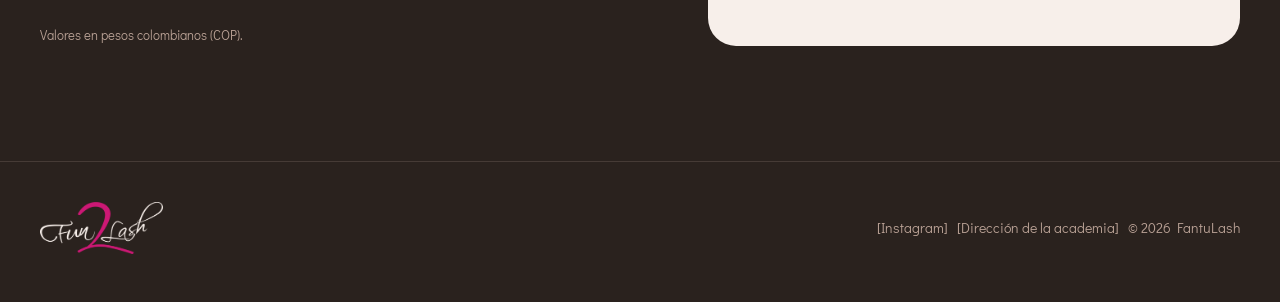
==== commit 3bffae1f: "Add page animations: brow drawing, hero reveal, scroll entrances, count-up Co-Authored-By: Claude Op" ====
--- a/index.html
+++ b/index.html
@@ -28,6 +28,7 @@
 @media (prefers-reduced-motion:reduce){.fl-btn,.fl-plus{transition:none}.fl-btn:hover{transform:none}}
 </style>
 <style>html{scroll-behavior:smooth}section[id]{scroll-margin-top:80px}@media (prefers-reduced-motion:reduce){html{scroll-behavior:auto}}</style>
+<link rel="stylesheet" href="anim.css">
 </head>
 <body>
 <div style="width: 100%; min-height: 100vh; background: #F7EFEA; color: #2A221E; font-family: 'Century Gothic', CenturyGothic, AppleGothic, 'Didact Gothic', sans-serif; font-size: 17px; line-height: 1.65;">
@@ -508,5 +509,6 @@
 </div>
 
 </div>
+<script src="anim.js"></script>
 </body>
 </html>
--- a/anim.css
+++ b/anim.css
@@ -0,0 +1,47 @@
+/* Animaciones de la landing Masterclass FantuLash.
+   Solo se activan cuando anim.js añade la clase .anim al <html>
+   (si el JS no carga, o la persona pidió reducir movimiento, todo se ve quieto). */
+
+:root { --fl-ease: cubic-bezier(.2, .7, .2, 1); }
+
+/* Header: se asienta con una sombra suave al hacer scroll */
+header { transition: box-shadow .4s ease; }
+header.is-scrolled { box-shadow: 0 10px 30px -20px rgba(42, 34, 30, .45); }
+
+/* Entrada genérica al hacer scroll */
+.anim .rv { opacity: 0; transform: translateY(26px); transition: opacity .9s var(--fl-ease), transform .9s var(--fl-ease); }
+.anim .rv.in { opacity: 1; transform: none; }
+
+/* Hero: el título entra palabra por palabra */
+.anim h1 .w { display: inline-block; opacity: 0; transform: translateY(.4em); transition: opacity .8s ease, transform 1s var(--fl-ease); }
+.anim h1.in .w { opacity: 1; transform: none; }
+
+/* Hero: líneas de mapeo y etiquetas de la ceja */
+.anim .brow line, .anim .brow text { opacity: 0; transition: opacity 1.2s ease .3s; }
+.anim .brow.in line, .anim .brow.in text { opacity: 1; }
+
+/* Hero: la foto aparece desde abajo dentro del arco */
+.anim .reveal-arch img { clip-path: inset(100% 0 0 0); transform: scale(1.08); transition: clip-path 1.5s cubic-bezier(.7, 0, .2, 1) .35s, transform 2.2s var(--fl-ease) .35s; }
+.anim .reveal-arch.in img { clip-path: inset(0 0 0 0); transform: none; }
+
+/* Viñetas de trazo: cada pelito se dibuja cuando entra su fila */
+.anim .stroke-mark path { stroke-dasharray: 1; stroke-dashoffset: 1; transition: stroke-dashoffset .9s var(--fl-ease) .25s; }
+.anim .in .stroke-mark path, .anim .in.stroke-mark path { stroke-dashoffset: 0; }
+
+/* Calendario: las barras de cada curso se llenan en orden */
+.anim .bar { transform: scaleX(0); transform-origin: left center; transition: transform 1s var(--fl-ease); }
+.anim .in .bar { transform: none; }
+.anim .in .bar:nth-of-type(7) { transition-delay: .25s; }
+.anim .in .bar:nth-of-type(8) { transition-delay: .5s; }
+
+/* Los 5 cupos aparecen uno a uno */
+.anim .seat { transform: scale(0); transition: transform .7s cubic-bezier(.34, 1.56, .64, 1); }
+.anim .in .seat { transform: none; }
+.anim .in .seat:nth-child(2) { transition-delay: .12s; }
+.anim .in .seat:nth-child(3) { transition-delay: .24s; }
+.anim .in .seat:nth-child(4) { transition-delay: .36s; }
+.anim .in .seat:nth-child(5) { transition-delay: .48s; }
+
+@media (prefers-reduced-motion: reduce) {
+  .anim .rv, .anim h1 .w, .anim .reveal-arch img, .anim .bar, .anim .seat { opacity: 1 !important; transform: none !important; clip-path: none !important; transition: none !important; }
+}
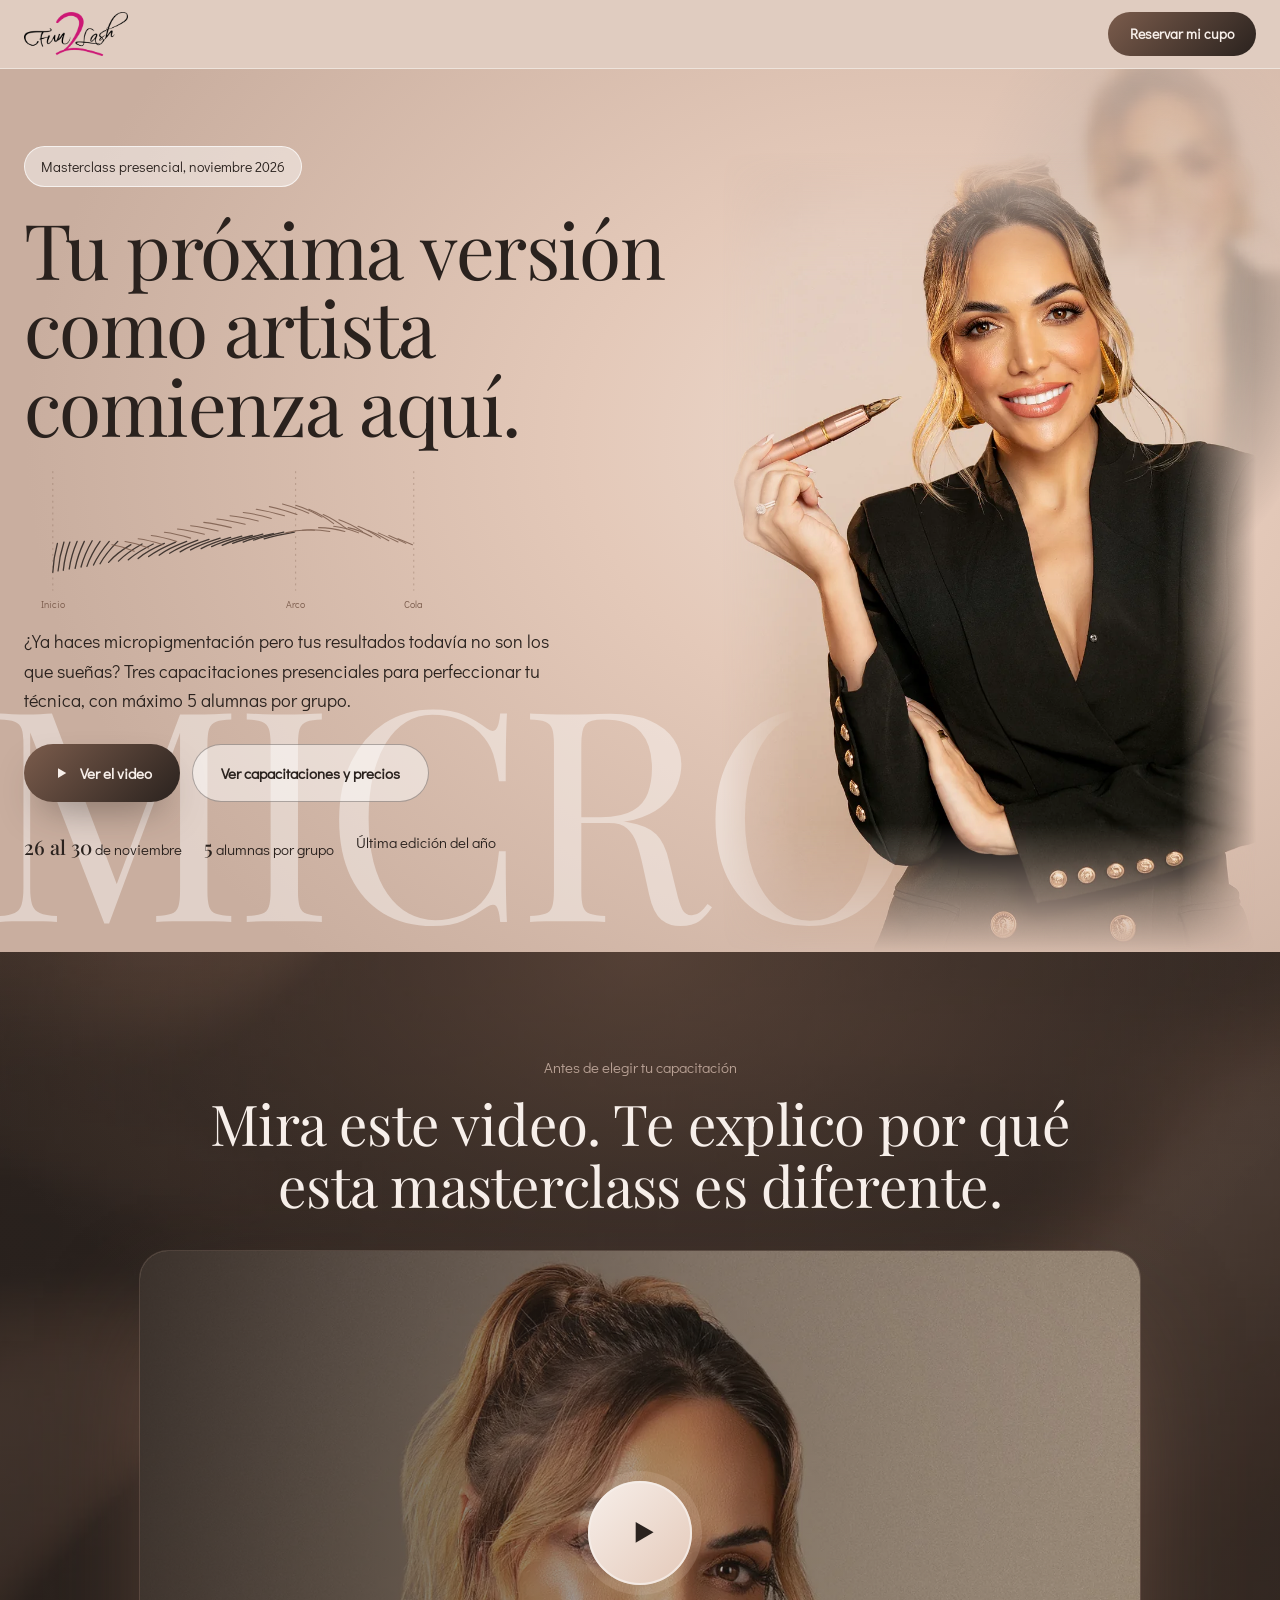
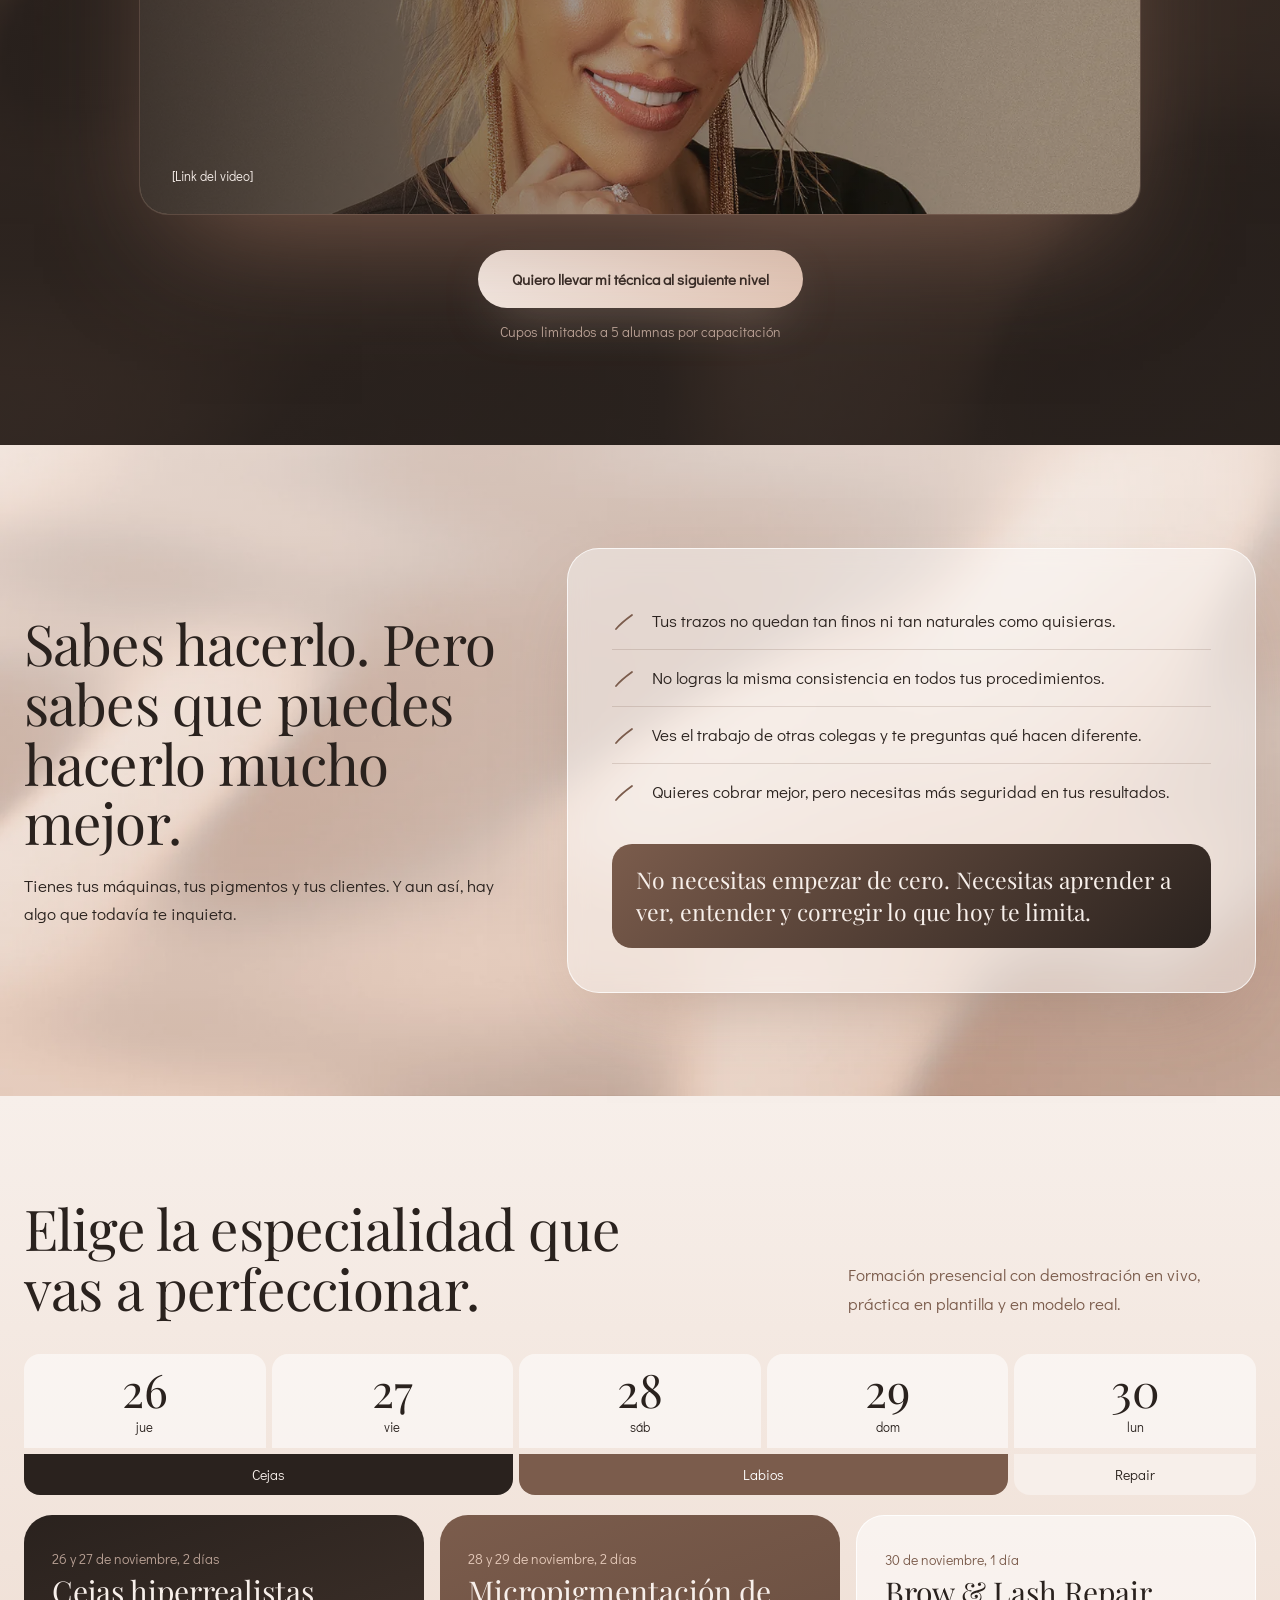
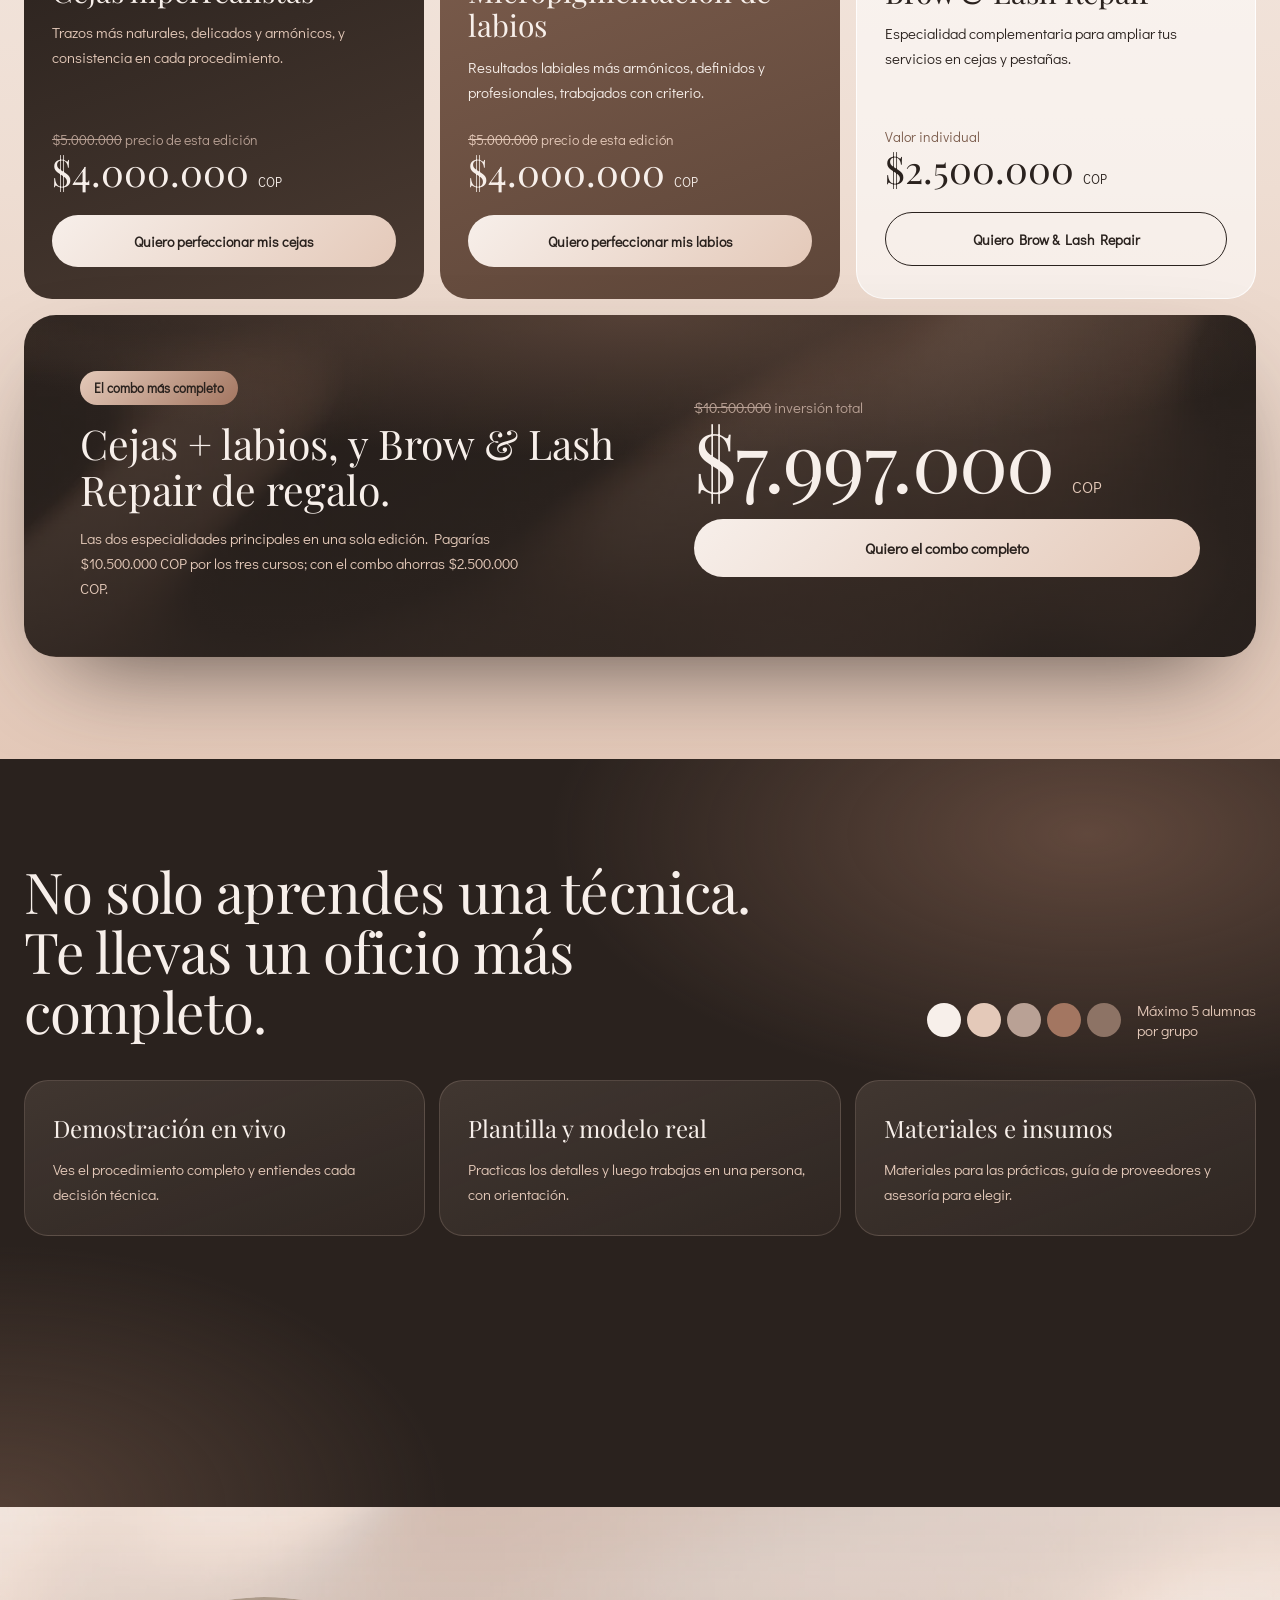
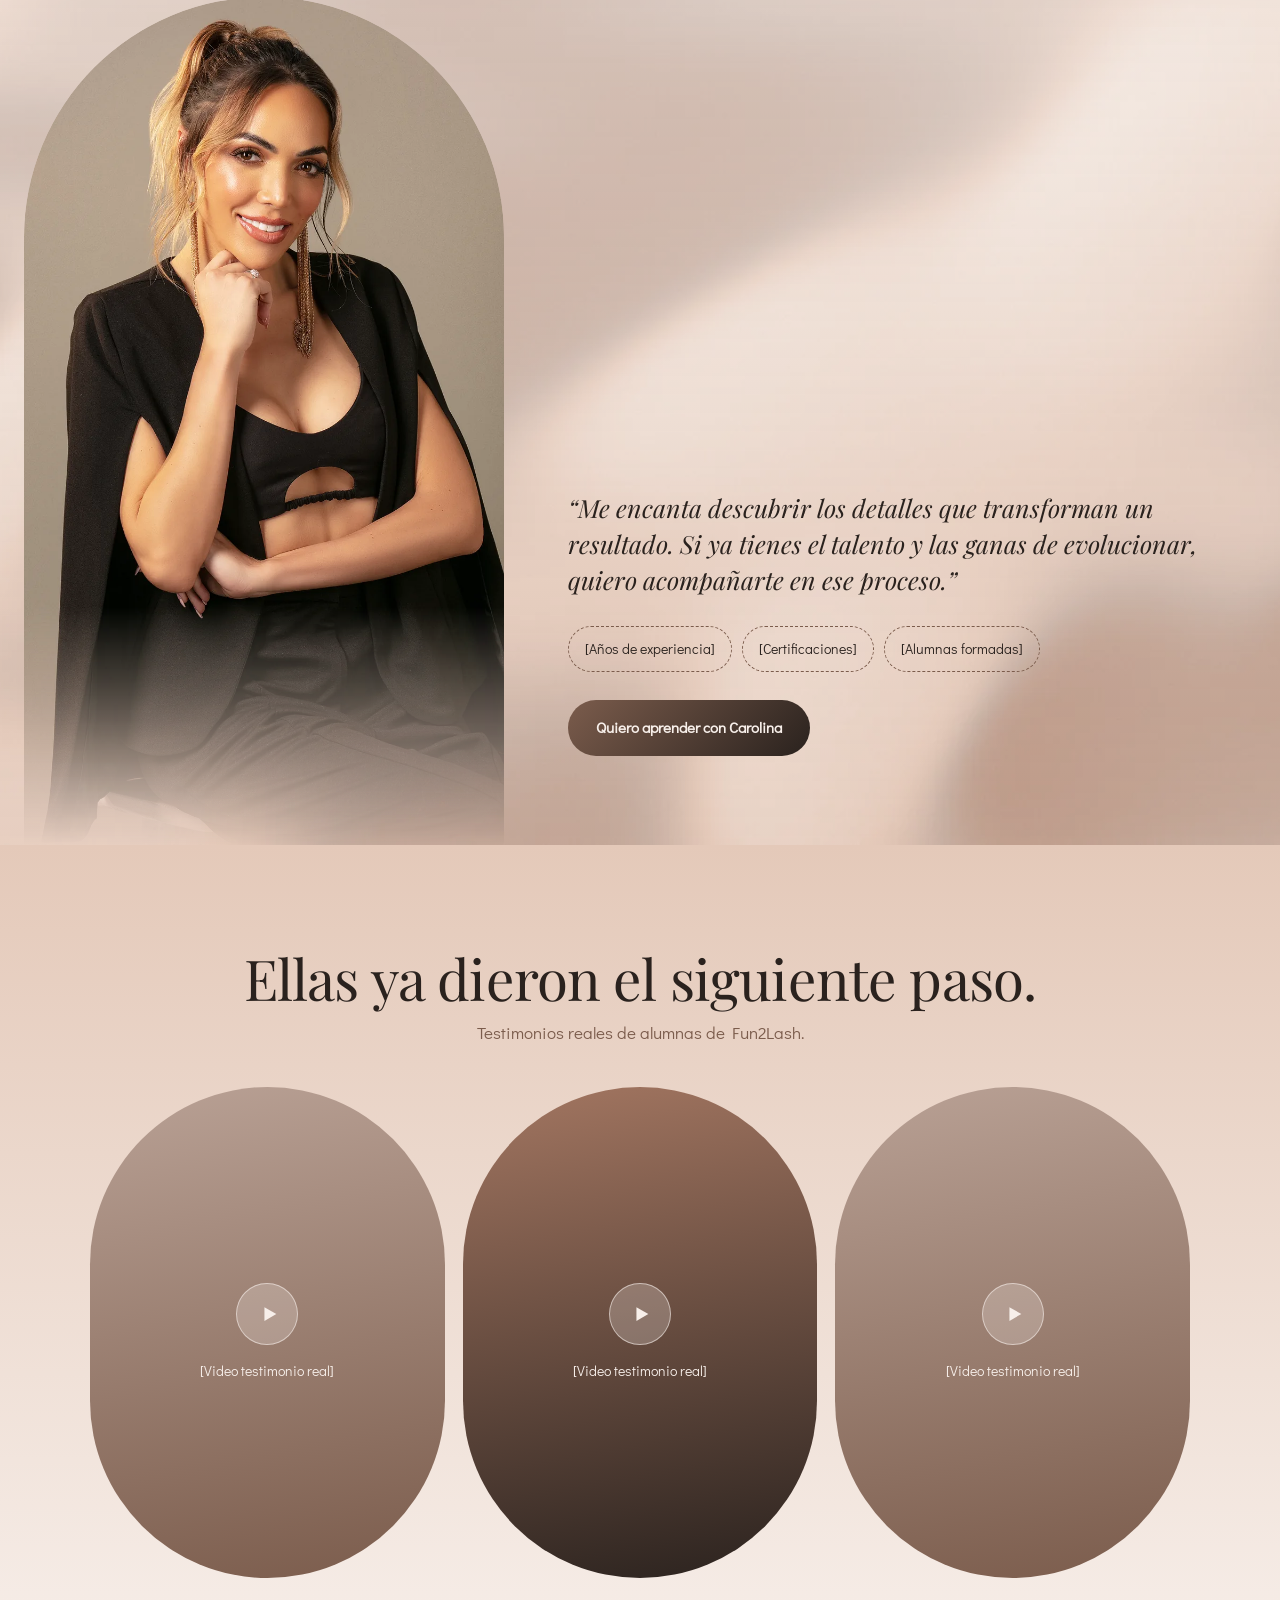
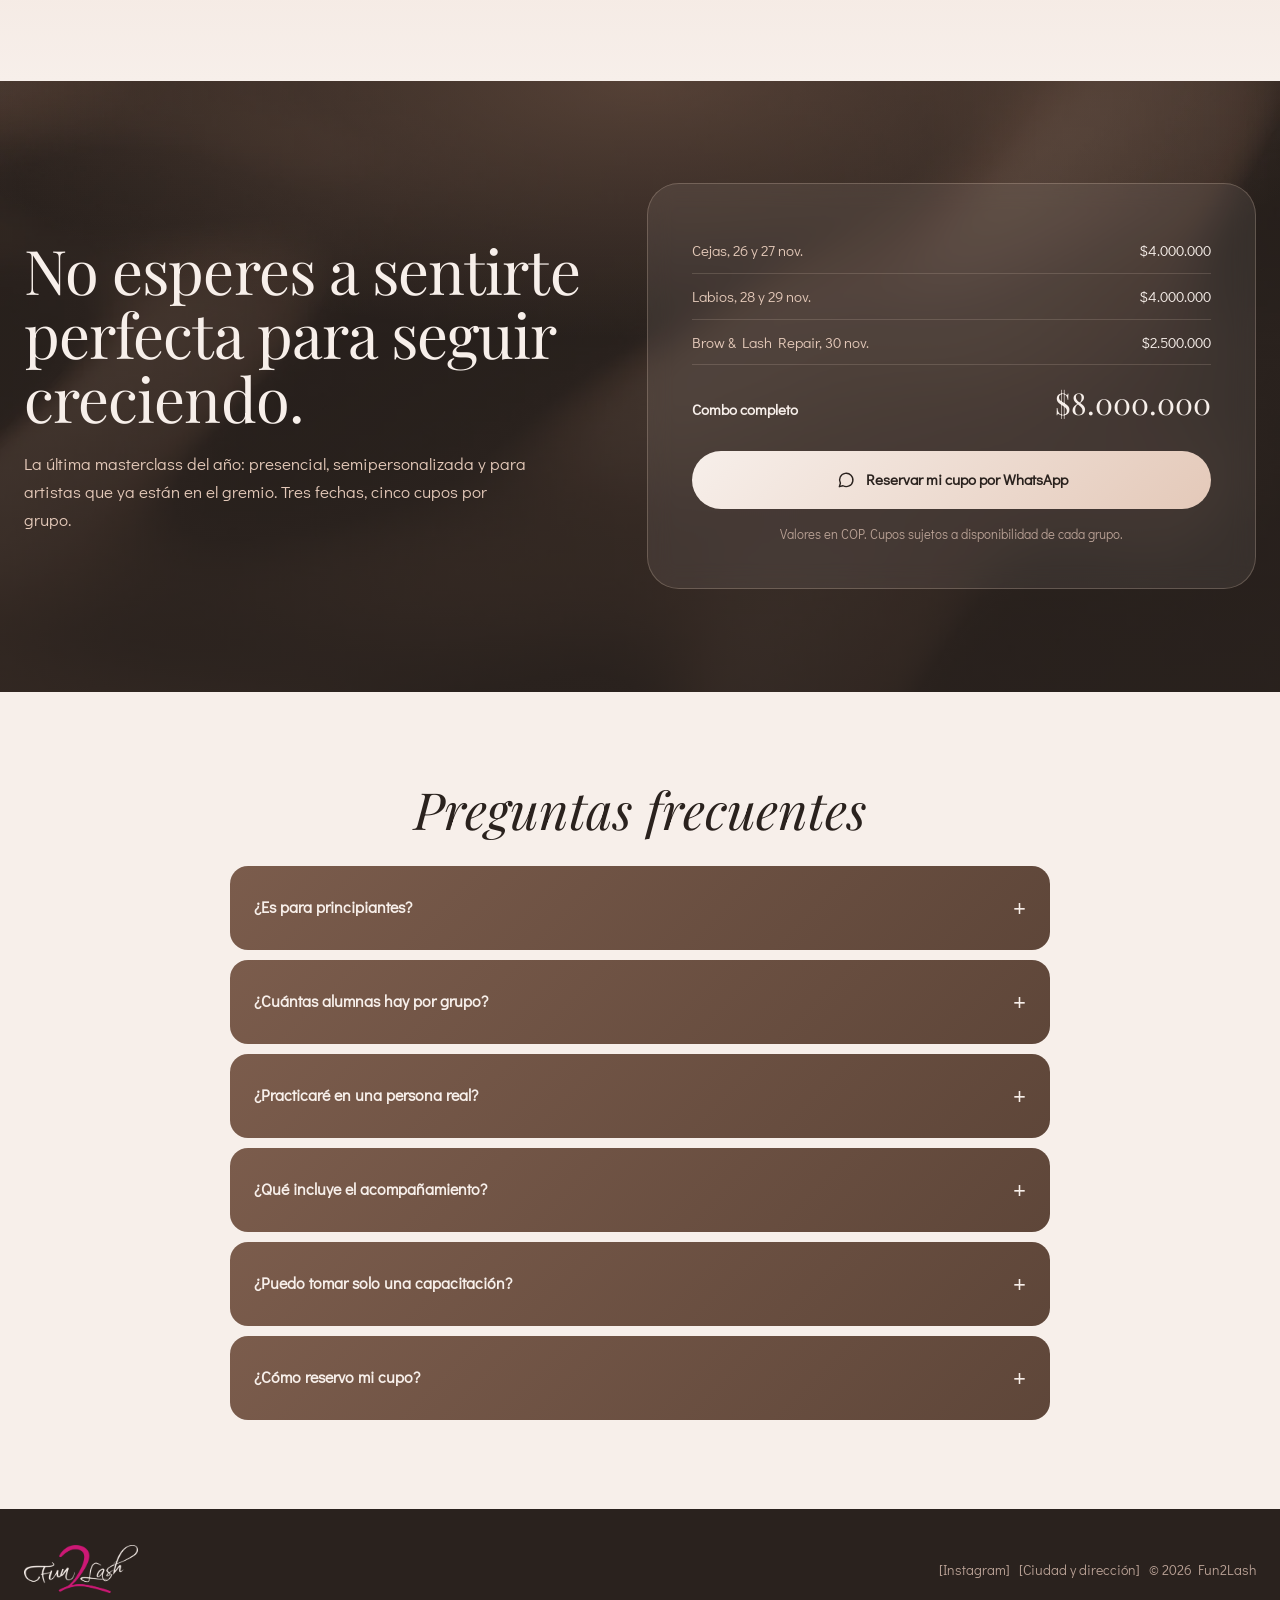
==== commit 8d4e72d1: "Redesign as short VSL page with video, gradients and silk textures Keeps the previous long landing a" ====
--- a/index.html
+++ b/index.html
@@ -3,509 +3,327 @@
 <head>
 <meta charset="utf-8">
 <meta name="viewport" content="width=device-width, initial-scale=1">
-<title>Masterclass FantuLash 2026 | Perfecciona tu técnica</title>
+<title>Masterclass FantuLash 2026 | Mira el video y reserva tu cupo</title>
 <meta name="description" content="Masterclass presencial de micropigmentación de cejas hiperrealistas, labios y Brow &amp; Lash Repair. 26 al 30 de noviembre de 2026. Máximo 5 alumnas por grupo.">
 <meta property="og:title" content="Masterclass FantuLash 2026">
 <meta property="og:description" content="Tu próxima versión como artista comienza aquí. Máximo 5 alumnas por grupo.">
 <meta property="og:image" content="https://katho-dsg.github.io/Carolina-Master-Class/img/carolina-hero.jpg">
 <link rel="icon" href="img/logo-fun2lash.png">
 <link rel="preload" as="image" href="img/carolina-hero.webp">
+<meta name="theme-color" content="#2A221E">
 <link rel="preconnect" href="https://fonts.googleapis.com">
 <link rel="preconnect" href="https://fonts.gstatic.com" crossorigin="anonymous">
 <link href="https://fonts.googleapis.com/css2?family=Playfair+Display:ital,wght@0,400;0,500;0,600;1,400&amp;family=Didact+Gothic&amp;display=swap" rel="stylesheet">
 <style>
-body{margin:0;background:#F7EFEA}
+body{margin:0;background:#2A221E}
 a{color:#7B5C4C}a:hover{color:#2A221E}
-a:focus-visible,button:focus-visible,summary:focus-visible,input:focus-visible,select:focus-visible{outline:2px solid #7B5C4C;outline-offset:3px}
-.fl-btn{transition:transform .2s ease, opacity .2s ease}
-.fl-btn:hover{transform:translateY(-1px);opacity:.9}
+a:focus-visible,button:focus-visible,summary:focus-visible{outline:2px solid #A37661;outline-offset:3px}
+.fl-btn{transition:transform .25s ease, box-shadow .25s ease, filter .25s ease}
+.fl-btn:hover{transform:translateY(-2px);filter:brightness(1.06)}
+.fl-seda-clara{background-image:linear-gradient(180deg, rgba(247,239,234,.55), rgba(228,201,185,.35)), url("img/seda-clara.webp");background-size:cover;background-position:center}
+.fl-seda-oscura{background-image:radial-gradient(ellipse 80% 60% at 50% 0%, rgba(123,92,76,.55), rgba(42,34,30,0) 70%), linear-gradient(180deg, rgba(42,34,30,.55), rgba(42,34,30,.85)), url("img/seda-oscura.webp");background-size:cover;background-position:center}
 .fl-faq summary{list-style:none;cursor:pointer}
 .fl-faq summary::-webkit-details-marker{display:none}
 .fl-faq[open] .fl-plus{transform:rotate(45deg)}
-.fl-plus{transition:transform .2s ease}
+.fl-plus{transition:transform .25s ease}
 .fl-sticky{display:none}
-@media (max-width:760px){.fl-nav-links{display:none !important}.fl-sticky{display:flex !important}}
+@media (max-width:760px){.fl-sticky{display:flex !important}.fl-hide-sm{display:none !important}}
 @media (prefers-reduced-motion:reduce){.fl-btn,.fl-plus{transition:none}.fl-btn:hover{transform:none}}
 </style>
 <style>html{scroll-behavior:smooth}section[id]{scroll-margin-top:80px}@media (prefers-reduced-motion:reduce){html{scroll-behavior:auto}}</style>
 <link rel="stylesheet" href="anim.css">
 </head>
 <body>
-<div style="width: 100%; min-height: 100vh; background: #F7EFEA; color: #2A221E; font-family: 'Century Gothic', CenturyGothic, AppleGothic, 'Didact Gothic', sans-serif; font-size: 17px; line-height: 1.65;">
+<div style="width: 100%; background: #2A221E; color: #2A221E; font-family: 'Century Gothic', CenturyGothic, AppleGothic, 'Didact Gothic', sans-serif; font-size: 17px; line-height: 1.65; overflow-x: clip;">
 
 <!-- HEADER -->
-<header style="position: sticky; top: 0; z-index: 20; background: rgba(247, 239, 234, 0.92); backdrop-filter: blur(8px); border-bottom: 1px solid rgba(123, 92, 76, 0.18);">
-<div style="max-width: 1200px; margin: 0 auto; padding: 14px 24px; display: flex; align-items: center; justify-content: space-between; gap: 24px;">
-<a href="#inicio" style="display: flex; align-items: center; text-decoration: none;"><img src="img/logo-fun2lash.png" alt="Fun2Lash, ir al inicio" style="display: block; height: 46px; width: auto;"></a>
-<nav aria-label="Secciones" class="fl-nav-links" style="display: flex; align-items: center; gap: 28px; font-size: 15px;">
-<a href="#capacitaciones" style="text-decoration: none;">Capacitaciones</a>
-<a href="#combo" style="text-decoration: none;">Combo</a>
-<a href="#carolina" style="text-decoration: none;">Sobre Carolina</a>
-<a href="#preguntas" style="text-decoration: none;">Preguntas</a>
-</nav>
-<a href="#reservar" class="fl-btn" style="display: inline-flex; align-items: center; justify-content: center; min-height: 44px; padding: 0 22px; border-radius: 999px; background: #2A221E; color: #F7EFEA; font-size: 14px; font-weight: 700; text-decoration: none; white-space: nowrap;">Reservar cupo</a>
+<header style="position: sticky; top: 0; z-index: 20; background: rgba(234, 214, 202, 0.95); backdrop-filter: blur(14px); -webkit-backdrop-filter: blur(14px); border-bottom: 1px solid rgba(255, 255, 255, 0.45);">
+<div style="max-width: 1240px; margin: 0 auto; padding: 12px 24px; display: flex; align-items: center; justify-content: space-between; gap: 20px;">
+<a href="#inicio" style="display: flex; align-items: center; text-decoration: none;"><img src="img/logo-fun2lash.png" alt="Fun2Lash, ir al inicio" style="display: block; height: 44px; width: auto;"></a>
+<a href="#reservar" class="fl-btn" style="display: inline-flex; align-items: center; justify-content: center; min-height: 44px; padding: 0 22px; border-radius: 999px; background: linear-gradient(135deg, #7B5C4C, #2A221E); color: #F7EFEA; font-size: 14px; font-weight: 700; text-decoration: none; white-space: nowrap;">Reservar mi cupo</a>
 </div>
 </header>
 
 <!-- 1. HERO -->
-<section id="inicio" style="padding: clamp(48px, 7vw, 96px) 24px clamp(64px, 8vw, 112px);">
-<div style="max-width: 1200px; margin: 0 auto; display: flex; flex-wrap: wrap; gap: clamp(40px, 5vw, 72px); align-items: center;">
-<div style="flex: 1 1 560px; min-width: 0;">
-<p style="margin: 0 0 20px; font-size: 16px; color: #7B5C4C; letter-spacing: 0.04em;">Masterclass FantuLash 2026</p>
-<h1 style="margin: 0; font-family: 'Playfair Display', Georgia, serif; font-weight: 400; font-size: clamp(44px, 6.4vw, 92px); line-height: 1.02; letter-spacing: -0.015em; color: #2A221E;">Tu próxima versión como artista comienza aquí.</h1>
-
-<svg viewBox="0 0 640 230" role="img" aria-label="Ilustración de una ceja trazada pelo a pelo, con las líneas de mapeo de inicio, arco y cola" style="display: block; width: 100%; max-width: 560px; height: auto; margin: clamp(20px, 3vw, 36px) 0 clamp(16px, 2vw, 28px) -6px;">
-<g stroke="#A37661" stroke-width="1" stroke-dasharray="3 6" opacity="0.6">
+<section id="inicio" class="fl-hero" style="position: relative; overflow: hidden; background: radial-gradient(ellipse 70% 80% at 72% 42%, #EDDACE 0%, #E4C9B9 38%, #C9AE9F 100%);">
+<p aria-hidden="true" class="fl-ghost" style="position: absolute; left: -1vw; bottom: 4%; margin: 0; font-family: 'Playfair Display', Georgia, serif; font-size: clamp(120px, 23vw, 360px); line-height: 0.8; letter-spacing: -0.03em; color: rgba(255, 255, 255, 0.42); white-space: nowrap; pointer-events: none; user-select: none;">MICRO</p>
+<img src="img/carolina-eco.webp" alt="" aria-hidden="true" class="fl-hide-sm fl-eco" style="position: absolute; top: -4%; right: -6%; width: 34%; max-width: 520px; opacity: 0.45; -webkit-mask-image: radial-gradient(ellipse 60% 60% at 50% 40%, #000 30%, transparent 75%); mask-image: radial-gradient(ellipse 60% 60% at 50% 40%, #000 30%, transparent 75%); pointer-events: none;">
+<div style="position: relative; max-width: 1240px; margin: 0 auto; padding: clamp(40px, 6vw, 80px) 24px 0; display: flex; flex-wrap: wrap; align-items: flex-end; gap: 24px;">
+<div style="flex: 1 1 520px; min-width: 0; padding-bottom: clamp(48px, 7vw, 110px);">
+<p class="fl-hero-in" style="display: inline-flex; margin: 0 0 22px; padding: 8px 16px; border-radius: 999px; background: rgba(255, 255, 255, 0.45); border: 1px solid rgba(255, 255, 255, 0.7); font-size: 14px; color: #2A221E;">Masterclass presencial, noviembre 2026</p>
+<h1 class="fl-words" style="margin: 0; font-family: 'Playfair Display', Georgia, serif; font-weight: 400; font-size: clamp(44px, 6vw, 86px); line-height: 1.02; letter-spacing: -0.02em; color: #2A221E;">Tu próxima versión como artista comienza aquí.</h1>
+<svg viewBox="0 0 640 230" role="img" aria-label="Ceja trazada pelo a pelo con las líneas de mapeo de inicio, arco y cola" class="fl-brow" style="display: block; width: 100%; max-width: 420px; height: auto; margin: 18px 0 14px -4px;">
+<g stroke="#7B5C4C" stroke-width="1" stroke-dasharray="3 6" opacity="0.55">
 <line x1="50" y1="14" x2="50" y2="196"></line>
 <line x1="420" y1="14" x2="420" y2="196"></line>
 <line x1="600" y1="14" x2="600" y2="196"></line>
-<line x1="20" y1="186" x2="620" y2="186" opacity="0.5"></line>
 </g>
-<g fill="#7B5C4C" font-size="13" font-family="'Century Gothic', 'Didact Gothic', sans-serif" text-anchor="middle">
-<text x="50" y="220">Inicio</text>
-<text x="420" y="220">Arco</text>
-<text x="600" y="220">Cola</text>
+<g fill="#7B5C4C" font-size="15" font-family="'Century Gothic', 'Didact Gothic', sans-serif" text-anchor="middle">
+<text x="50" y="222">Inicio</text>
+<text x="420" y="222">Arco</text>
+<text x="600" y="222">Cola</text>
 </g>
-<g fill="none" stroke="#7B5C4C" stroke-linecap="round" stroke-width="1.7" opacity="0.95">
-<path d="M50 168 q1 -22 7 -44"></path>
-<path d="M58 166 q2 -22 9 -44"></path>
-<path d="M66 165 q2 -21 10 -43"></path>
-<path d="M75 163 q3 -21 12 -42"></path>
-<path d="M84 162 q4 -20 14 -41"></path>
-<path d="M93 160 q5 -19 17 -40"></path>
-<path d="M102 159 q6 -18 20 -38"></path>
-<path d="M112 157 q8 -17 24 -36"></path>
-<path d="M122 155 q9 -16 27 -34"></path>
+<g fill="none" stroke="#2A221E" stroke-linecap="round" stroke-width="2" opacity="0.85">
+<path d="M50 168 q1 -22 7 -44"></path><path d="M58 166 q2 -22 9 -44"></path><path d="M66 165 q2 -21 10 -43"></path><path d="M75 163 q3 -21 12 -42"></path><path d="M84 162 q4 -20 14 -41"></path><path d="M93 160 q5 -19 17 -40"></path><path d="M102 159 q6 -18 20 -38"></path><path d="M112 157 q8 -17 24 -36"></path><path d="M122 155 q9 -16 27 -34"></path>
+<path d="M135 153 q12 -14 34 -27"></path><path d="M150 151 q13 -13 36 -26"></path><path d="M165 149 q14 -12 38 -24"></path><path d="M180 147 q14 -12 40 -23"></path><path d="M196 144 q15 -11 41 -22"></path><path d="M212 142 q15 -11 42 -21"></path><path d="M228 139 q16 -10 43 -20"></path><path d="M244 137 q16 -10 44 -19"></path><path d="M260 134 q16 -9 45 -18"></path><path d="M276 132 q17 -9 45 -17"></path><path d="M292 129 q17 -8 46 -16"></path><path d="M308 127 q17 -8 46 -15"></path><path d="M324 124 q18 -7 46 -14"></path><path d="M340 122 q18 -7 46 -13"></path><path d="M356 119 q18 -6 46 -12"></path><path d="M372 117 q18 -5 46 -10"></path>
 </g>
-<g fill="none" stroke="#7B5C4C" stroke-linecap="round" stroke-width="1.5" opacity="0.85">
-<path d="M135 153 q12 -14 34 -27"></path>
-<path d="M150 151 q13 -13 36 -26"></path>
-<path d="M165 149 q14 -12 38 -24"></path>
-<path d="M180 147 q14 -12 40 -23"></path>
-<path d="M196 144 q15 -11 41 -22"></path>
-<path d="M212 142 q15 -11 42 -21"></path>
-<path d="M228 139 q16 -10 43 -20"></path>
-<path d="M244 137 q16 -10 44 -19"></path>
-<path d="M260 134 q16 -9 45 -18"></path>
-<path d="M276 132 q17 -9 45 -17"></path>
-<path d="M292 129 q17 -8 46 -16"></path>
-<path d="M308 127 q17 -8 46 -15"></path>
-<path d="M324 124 q18 -7 46 -14"></path>
-<path d="M340 122 q18 -7 46 -13"></path>
-<path d="M356 119 q18 -6 46 -12"></path>
-<path d="M372 117 q18 -5 46 -10"></path>
-</g>
-<g fill="none" stroke="#8D7365" stroke-linecap="round" stroke-width="1.3" opacity="0.8">
-<path d="M140 126 q14 2 34 10"></path>
-<path d="M160 121 q15 2 36 10"></path>
-<path d="M180 117 q16 2 38 9"></path>
-<path d="M200 112 q16 2 39 9"></path>
-<path d="M220 107 q17 2 40 9"></path>
-<path d="M240 102 q17 2 41 8"></path>
-<path d="M260 97 q18 2 42 8"></path>
-<path d="M280 92 q18 2 42 8"></path>
-<path d="M300 87 q18 2 43 8"></path>
-<path d="M320 82 q19 2 43 8"></path>
-<path d="M340 77 q19 2 43 9"></path>
-<path d="M360 72 q19 3 43 10"></path>
-<path d="M380 68 q19 4 42 12"></path>
-<path d="M400 64 q19 5 40 14"></path>
-</g>
-<g fill="none" stroke="#7B5C4C" stroke-linecap="round" stroke-width="1.3" opacity="0.75">
-<path d="M405 108 q20 -6 44 -4"></path>
-<path d="M420 66 q20 6 40 18"></path>
-<path d="M430 104 q20 -2 42 2"></path>
-<path d="M440 72 q20 8 38 22"></path>
-<path d="M455 100 q20 0 40 6"></path>
-<path d="M462 80 q18 8 36 22"></path>
-<path d="M478 98 q18 2 38 10"></path>
-<path d="M486 88 q18 6 36 18"></path>
-<path d="M500 100 q18 4 36 14"></path>
-<path d="M515 98 q16 6 34 18"></path>
-<path d="M530 104 q16 6 32 16"></path>
-<path d="M546 108 q14 6 30 14"></path>
-<path d="M562 112 q12 5 26 12"></path>
-<path d="M576 117 q10 4 22 9"></path>
+<g fill="none" stroke="#7B5C4C" stroke-linecap="round" stroke-width="1.6" opacity="0.85">
+<path d="M140 126 q14 2 34 10"></path><path d="M160 121 q15 2 36 10"></path><path d="M180 117 q16 2 38 9"></path><path d="M200 112 q16 2 39 9"></path><path d="M220 107 q17 2 40 9"></path><path d="M240 102 q17 2 41 8"></path><path d="M260 97 q18 2 42 8"></path><path d="M280 92 q18 2 42 8"></path><path d="M300 87 q18 2 43 8"></path><path d="M320 82 q19 2 43 8"></path><path d="M340 77 q19 2 43 9"></path><path d="M360 72 q19 3 43 10"></path><path d="M380 68 q19 4 42 12"></path><path d="M400 64 q19 5 40 14"></path>
+<path d="M405 108 q20 -6 44 -4"></path><path d="M420 66 q20 6 40 18"></path><path d="M430 104 q20 -2 42 2"></path><path d="M440 72 q20 8 38 22"></path><path d="M455 100 q20 0 40 6"></path><path d="M462 80 q18 8 36 22"></path><path d="M478 98 q18 2 38 10"></path><path d="M486 88 q18 6 36 18"></path><path d="M500 100 q18 4 36 14"></path><path d="M515 98 q16 6 34 18"></path><path d="M530 104 q16 6 32 16"></path><path d="M546 108 q14 6 30 14"></path><path d="M562 112 q12 5 26 12"></path><path d="M576 117 q10 4 22 9"></path>
 </g>
 </svg>
-
-<p style="margin: 0 0 14px; max-width: 34em; font-size: 18px;">¿Ya haces micropigmentación, pero sientes que tus resultados todavía no son los que sueñas? ¿Ves las cejas hiperrealistas de otras artistas y te preguntas qué te falta para llegar a ese nivel?</p>
-<p style="margin: 0 0 32px; max-width: 34em; color: #7B5C4C;">Tres capacitaciones presenciales para perfeccionar tu técnica, con formación semipersonalizada y un máximo de 5 alumnas por grupo.</p>
-<div style="display: flex; flex-wrap: wrap; gap: 12px; margin-bottom: 36px;">
-<a href="#reservar" class="fl-btn" style="display: inline-flex; align-items: center; justify-content: center; min-height: 54px; padding: 0 28px; border-radius: 999px; background: #2A221E; color: #F7EFEA; font-size: 15px; font-weight: 700; text-decoration: none; text-align: center;">Quiero llevar mi técnica al siguiente nivel</a>
-<a href="#capacitaciones" class="fl-btn" style="display: inline-flex; align-items: center; justify-content: center; min-height: 54px; padding: 0 28px; border-radius: 999px; border: 1px solid #2A221E; color: #2A221E; font-size: 15px; font-weight: 700; text-decoration: none; text-align: center;">Ver las capacitaciones</a>
-</div>
-<dl style="margin: 0; display: flex; flex-wrap: wrap; gap: 14px 40px; padding-top: 24px; border-top: 1px solid rgba(123, 92, 76, 0.25);">
-<div><dt style="font-size: 13px; color: #7B5C4C;">Fechas</dt><dd style="margin: 0; font-family: 'Playfair Display', Georgia, serif; font-size: 22px;">26 al 30 de noviembre</dd></div>
-<div><dt style="font-size: 13px; color: #7B5C4C;">Grupo</dt><dd style="margin: 0; font-family: 'Playfair Display', Georgia, serif; font-size: 22px;">Máximo 5 alumnas</dd></div>
-<div><dt style="font-size: 13px; color: #7B5C4C;">Edición</dt><dd style="margin: 0; font-family: 'Playfair Display', Georgia, serif; font-size: 22px;">La última del año</dd></div>
+<p class="fl-hero-in" style="margin: 0 0 28px; max-width: 30em; font-size: 18px; color: #2A221E;">¿Ya haces micropigmentación pero tus resultados todavía no son los que sueñas? Tres capacitaciones presenciales para perfeccionar tu técnica, con máximo 5 alumnas por grupo.</p>
+<div class="fl-hero-in" style="display: flex; flex-wrap: wrap; gap: 12px; margin-bottom: 28px;">
+<a href="#video" class="fl-btn" style="display: inline-flex; align-items: center; justify-content: center; gap: 10px; min-height: 56px; padding: 0 28px; border-radius: 999px; background: linear-gradient(135deg, #7B5C4C, #2A221E); color: #F7EFEA; font-size: 15px; font-weight: 700; text-decoration: none; box-shadow: 0 18px 40px -18px rgba(42, 34, 30, 0.7);"><svg viewBox="0 0 24 24" aria-hidden="true" style="width: 18px; height: 18px;"><path d="M8 5.5 v13 l11 -6.5 z" fill="#F7EFEA"></path></svg>Ver el video</a>
+<a href="#capacitaciones" class="fl-btn" style="display: inline-flex; align-items: center; justify-content: center; min-height: 56px; padding: 0 28px; border-radius: 999px; background: rgba(255, 255, 255, 0.5); border: 1px solid rgba(42, 34, 30, 0.35); color: #2A221E; font-size: 15px; font-weight: 700; text-decoration: none;">Ver capacitaciones y precios</a>
+</div>
+<ul class="fl-hero-in" style="margin: 0; padding: 0; list-style: none; display: flex; flex-wrap: wrap; gap: 8px 22px; font-size: 15px; color: #2A221E;">
+<li><strong style="font-family: 'Playfair Display', Georgia, serif; font-size: 20px; font-weight: 500;">26 al 30</strong> de noviembre</li>
+<li><strong style="font-family: 'Playfair Display', Georgia, serif; font-size: 20px; font-weight: 500;">5</strong> alumnas por grupo</li>
+<li>Última edición del año</li>
+</ul>
+</div>
+<div style="flex: 1 1 380px; min-width: 0; max-width: 560px; margin: 0 auto; align-self: flex-end;">
+<img src="img/carolina-hero.webp" alt="Carolina, formadora de la Masterclass, sosteniendo su dermógrafo" class="fl-hero-photo" style="display: block; width: 100%; height: auto; -webkit-mask-image: linear-gradient(to right, transparent 0%, #000 14%, #000 86%, transparent 100%), linear-gradient(to bottom, transparent 0%, #000 16%, #000 84%, transparent 100%); -webkit-mask-composite: source-in; mask-image: linear-gradient(to right, transparent 0%, #000 14%, #000 86%, transparent 100%), linear-gradient(to bottom, transparent 0%, #000 16%, #000 84%, transparent 100%); mask-composite: intersect;">
+</div>
+</div>
+</section>
+
+<!-- 2. VIDEO VSL -->
+<section id="video" class="fl-seda-oscura" style="position: relative; padding: clamp(64px, 8vw, 112px) 24px; color: #E4C9B9; text-align: center;">
+<div style="max-width: 1000px; margin: 0 auto;">
+<p class="fl-rv" style="margin: 0 0 12px; font-size: 15px; color: #B9A195;">Antes de elegir tu capacitación</p>
+<h2 class="fl-rv" style="margin: 0 auto 36px; max-width: 16em; font-family: 'Playfair Display', Georgia, serif; font-weight: 400; font-size: clamp(32px, 4.4vw, 58px); line-height: 1.1; letter-spacing: -0.01em; color: #F7EFEA;">Mira este video. Te explico por qué esta masterclass es diferente.</h2>
+<div class="fl-rv fl-video" style="position: relative; aspect-ratio: 16 / 9; border-radius: 28px; overflow: hidden; background: #3A2E28; box-shadow: 0 50px 120px -40px rgba(163, 118, 97, 0.65), 0 0 0 1px rgba(228, 201, 185, 0.18);">
+<img src="img/video-portada.webp" alt="" style="position: absolute; inset: 0; width: 100%; height: 100%; object-fit: cover;">
+<div style="position: absolute; inset: 0; background: linear-gradient(90deg, rgba(42, 34, 30, 0.85) 0%, rgba(42, 34, 30, 0.35) 55%, rgba(42, 34, 30, 0.1) 100%);"></div>
+<button type="button" aria-label="Reproducir el video de Carolina" class="fl-play" style="position: absolute; left: 50%; top: 50%; transform: translate(-50%, -50%); width: clamp(72px, 9vw, 104px); height: clamp(72px, 9vw, 104px); border-radius: 50%; border: 0; background: linear-gradient(135deg, #F7EFEA, #E4C9B9); display: flex; align-items: center; justify-content: center; cursor: pointer; box-shadow: 0 0 0 10px rgba(228, 201, 185, 0.18);"><svg viewBox="0 0 24 24" aria-hidden="true" style="width: 36%; height: 36%; margin-left: 6%;"><path d="M7 4.5 v15 l13 -7.5 z" fill="#2A221E"></path></svg></button>
+<p style="position: absolute; left: clamp(16px, 3vw, 32px); bottom: clamp(14px, 2.5vw, 28px); margin: 0; max-width: 34%; text-align: left; font-size: 13px; color: #F7EFEA;">[Link del video]</p>
+</div>
+<div class="fl-rv" style="margin-top: 36px; display: flex; flex-direction: column; align-items: center; gap: 12px;">
+<a href="#capacitaciones" class="fl-btn" style="display: inline-flex; align-items: center; justify-content: center; min-height: 58px; padding: 0 34px; border-radius: 999px; background: linear-gradient(135deg, #F7EFEA, #E4C9B9); color: #2A221E; font-size: 15px; font-weight: 700; text-decoration: none; box-shadow: 0 18px 50px -20px rgba(228, 201, 185, 0.6);">Quiero llevar mi técnica al siguiente nivel</a>
+<p style="margin: 0; font-size: 14px; color: #B9A195;">Cupos limitados a 5 alumnas por capacitación</p>
+</div>
+</div>
+</section>
+
+<!-- 3. ¿TE IDENTIFICAS? -->
+<section class="fl-seda-clara" style="padding: clamp(64px, 8vw, 112px) 24px;">
+<div style="max-width: 1240px; margin: 0 auto; display: flex; flex-wrap: wrap; gap: clamp(32px, 5vw, 72px); align-items: center;">
+<div style="flex: 1 1 400px; min-width: 0;">
+<h2 class="fl-rv" style="margin: 0 0 20px; font-family: 'Playfair Display', Georgia, serif; font-weight: 400; font-size: clamp(34px, 4.4vw, 60px); line-height: 1.06; letter-spacing: -0.015em;">Sabes hacerlo. Pero sabes que puedes hacerlo mucho mejor.</h2>
+<p class="fl-rv" style="margin: 0; max-width: 28em;">Tienes tus máquinas, tus pigmentos y tus clientes. Y aun así, hay algo que todavía te inquieta.</p>
+</div>
+<div class="fl-rv" style="flex: 1 1 520px; min-width: 0; padding: clamp(24px, 3.5vw, 44px); border-radius: 32px; background: rgba(255, 255, 255, 0.42); border: 1px solid rgba(255, 255, 255, 0.75); backdrop-filter: blur(10px); -webkit-backdrop-filter: blur(10px); box-shadow: 0 30px 80px -40px rgba(123, 92, 76, 0.5);">
+<ul style="margin: 0 0 24px; padding: 0; list-style: none;">
+<li class="fl-rv" style="display: flex; gap: 16px; padding: 14px 0; border-bottom: 1px solid rgba(123, 92, 76, 0.2);"><svg viewBox="0 0 24 24" aria-hidden="true" class="fl-mark" style="flex: none; width: 24px; height: 24px; margin-top: 2px;"><path d="M4 20 q5 -6 16 -14" fill="none" stroke="#7B5C4C" stroke-width="1.8" stroke-linecap="round" pathLength="1"></path></svg><span>Tus trazos no quedan tan finos ni tan naturales como quisieras.</span></li>
+<li class="fl-rv" style="display: flex; gap: 16px; padding: 14px 0; border-bottom: 1px solid rgba(123, 92, 76, 0.2);"><svg viewBox="0 0 24 24" aria-hidden="true" class="fl-mark" style="flex: none; width: 24px; height: 24px; margin-top: 2px;"><path d="M4 20 q5 -6 16 -14" fill="none" stroke="#7B5C4C" stroke-width="1.8" stroke-linecap="round" pathLength="1"></path></svg><span>No logras la misma consistencia en todos tus procedimientos.</span></li>
+<li class="fl-rv" style="display: flex; gap: 16px; padding: 14px 0; border-bottom: 1px solid rgba(123, 92, 76, 0.2);"><svg viewBox="0 0 24 24" aria-hidden="true" class="fl-mark" style="flex: none; width: 24px; height: 24px; margin-top: 2px;"><path d="M4 20 q5 -6 16 -14" fill="none" stroke="#7B5C4C" stroke-width="1.8" stroke-linecap="round" pathLength="1"></path></svg><span>Ves el trabajo de otras colegas y te preguntas qué hacen diferente.</span></li>
+<li class="fl-rv" style="display: flex; gap: 16px; padding: 14px 0;"><svg viewBox="0 0 24 24" aria-hidden="true" class="fl-mark" style="flex: none; width: 24px; height: 24px; margin-top: 2px;"><path d="M4 20 q5 -6 16 -14" fill="none" stroke="#7B5C4C" stroke-width="1.8" stroke-linecap="round" pathLength="1"></path></svg><span>Quieres cobrar mejor, pero necesitas más seguridad en tus resultados.</span></li>
+</ul>
+<p style="margin: 0; padding: 20px 24px; border-radius: 20px; background: linear-gradient(135deg, #7B5C4C, #2A221E); color: #F7EFEA; font-family: 'Playfair Display', Georgia, serif; font-size: clamp(19px, 1.8vw, 23px); line-height: 1.4;">No necesitas empezar de cero. Necesitas aprender a ver, entender y corregir lo que hoy te limita.</p>
+</div>
+</div>
+</section>
+
+<!-- 4. CAPACITACIONES + COMBO -->
+<section id="capacitaciones" style="padding: clamp(64px, 8vw, 112px) 24px; background: linear-gradient(180deg, #F7EFEA 0%, #EEDDD2 55%, #E4C9B9 100%);">
+<div style="max-width: 1240px; margin: 0 auto;">
+<div style="display: flex; flex-wrap: wrap; justify-content: space-between; align-items: flex-end; gap: 16px 40px; margin-bottom: 36px;">
+<h2 class="fl-rv" style="margin: 0; max-width: 12em; font-family: 'Playfair Display', Georgia, serif; font-weight: 400; font-size: clamp(34px, 4.4vw, 60px); line-height: 1.06; letter-spacing: -0.015em;">Elige la especialidad que vas a perfeccionar.</h2>
+<p class="fl-rv" style="margin: 0; max-width: 24em; color: #7B5C4C;">Formación presencial con demostración en vivo, práctica en plantilla y en modelo real.</p>
+</div>
+
+<div class="fl-rv fl-cal" role="img" aria-label="Calendario: cejas hiperrealistas el 26 y 27 de noviembre, labios el 28 y 29, Brow and Lash Repair el 30" style="display: grid; grid-template-columns: repeat(5, minmax(0, 1fr)); gap: 6px; margin-bottom: 20px;">
+<div style="padding: 12px 0 8px; text-align: center; border-radius: 16px 16px 0 0; background: rgba(255, 255, 255, 0.55);"><span style="display: block; font-family: 'Playfair Display', Georgia, serif; font-size: clamp(28px, 3.6vw, 46px); line-height: 1;">26</span><span style="font-size: 13px;">jue</span></div>
+<div style="padding: 12px 0 8px; text-align: center; border-radius: 16px 16px 0 0; background: rgba(255, 255, 255, 0.55);"><span style="display: block; font-family: 'Playfair Display', Georgia, serif; font-size: clamp(28px, 3.6vw, 46px); line-height: 1;">27</span><span style="font-size: 13px;">vie</span></div>
+<div style="padding: 12px 0 8px; text-align: center; border-radius: 16px 16px 0 0; background: rgba(255, 255, 255, 0.55);"><span style="display: block; font-family: 'Playfair Display', Georgia, serif; font-size: clamp(28px, 3.6vw, 46px); line-height: 1;">28</span><span style="font-size: 13px;">sáb</span></div>
+<div style="padding: 12px 0 8px; text-align: center; border-radius: 16px 16px 0 0; background: rgba(255, 255, 255, 0.55);"><span style="display: block; font-family: 'Playfair Display', Georgia, serif; font-size: clamp(28px, 3.6vw, 46px); line-height: 1;">29</span><span style="font-size: 13px;">dom</span></div>
+<div style="padding: 12px 0 8px; text-align: center; border-radius: 16px 16px 0 0; background: rgba(255, 255, 255, 0.55);"><span style="display: block; font-family: 'Playfair Display', Georgia, serif; font-size: clamp(28px, 3.6vw, 46px); line-height: 1;">30</span><span style="font-size: 13px;">lun</span></div>
+<div class="fl-bar" style="grid-column: span 2; padding: 9px 10px; border-radius: 0 0 16px 16px; background: #2A221E; color: #F7EFEA; font-size: 14px; text-align: center;">Cejas</div>
+<div class="fl-bar" style="grid-column: span 2; padding: 9px 10px; border-radius: 0 0 16px 16px; background: #7B5C4C; color: #FFFFFF; font-size: 14px; text-align: center;">Labios</div>
+<div class="fl-bar" style="padding: 9px 4px; border-radius: 0 0 16px 16px; background: #F7EFEA; color: #2A221E; font-size: 14px; text-align: center;">Repair</div>
+</div>
+
+<div style="display: grid; grid-template-columns: repeat(auto-fit, minmax(280px, 1fr)); gap: 16px; margin-bottom: 16px;">
+<article class="fl-rv" style="display: flex; flex-direction: column; padding: 32px 28px; border-radius: 28px; background: linear-gradient(160deg, #2A221E 0%, #4A3A31 100%); color: #E4C9B9;">
+<p style="margin: 0 0 4px; font-size: 14px; color: #B9A195;">26 y 27 de noviembre, 2 días</p>
+<h3 style="margin: 0 0 12px; font-family: 'Playfair Display', Georgia, serif; font-weight: 400; font-size: 30px; line-height: 1.15; color: #F7EFEA;">Cejas hiperrealistas</h3>
+<p style="margin: 0 0 24px; font-size: 15px; flex-grow: 1;">Trazos más naturales, delicados y armónicos, y consistencia en cada procedimiento.</p>
+<p style="margin: 0; font-size: 14px; color: #B9A195;"><s>$5.000.000</s> precio de esta edición</p>
+<p style="margin: 0 0 22px; font-family: 'Playfair Display', Georgia, serif; font-size: 38px; line-height: 1.1; color: #F7EFEA;">$4.000.000 <span style="font-family: 'Century Gothic', CenturyGothic, 'Didact Gothic', sans-serif; font-size: 13px;">COP</span></p>
+<a href="#reservar" class="fl-btn" style="display: flex; align-items: center; justify-content: center; min-height: 52px; padding: 0 18px; border-radius: 999px; background: linear-gradient(135deg, #F7EFEA, #E4C9B9); color: #2A221E; font-size: 14px; font-weight: 700; text-decoration: none; text-align: center;">Quiero perfeccionar mis cejas</a>
+</article>
+<article class="fl-rv" style="display: flex; flex-direction: column; padding: 32px 28px; border-radius: 28px; background: linear-gradient(160deg, #7B5C4C 0%, #5E4639 100%); color: #F7EFEA;">
+<p style="margin: 0 0 4px; font-size: 14px; color: #E4C9B9;">28 y 29 de noviembre, 2 días</p>
+<h3 style="margin: 0 0 12px; font-family: 'Playfair Display', Georgia, serif; font-weight: 400; font-size: 30px; line-height: 1.15;">Micropigmentación de labios</h3>
+<p style="margin: 0 0 24px; font-size: 15px; flex-grow: 1;">Resultados labiales más armónicos, definidos y profesionales, trabajados con criterio.</p>
+<p style="margin: 0; font-size: 14px; color: #E4C9B9;"><s>$5.000.000</s> precio de esta edición</p>
+<p style="margin: 0 0 22px; font-family: 'Playfair Display', Georgia, serif; font-size: 38px; line-height: 1.1;">$4.000.000 <span style="font-family: 'Century Gothic', CenturyGothic, 'Didact Gothic', sans-serif; font-size: 13px;">COP</span></p>
+<a href="#reservar" class="fl-btn" style="display: flex; align-items: center; justify-content: center; min-height: 52px; padding: 0 18px; border-radius: 999px; background: linear-gradient(135deg, #F7EFEA, #E4C9B9); color: #2A221E; font-size: 14px; font-weight: 700; text-decoration: none; text-align: center;">Quiero perfeccionar mis labios</a>
+</article>
+<article class="fl-rv" style="display: flex; flex-direction: column; padding: 32px 28px; border-radius: 28px; background: rgba(255, 255, 255, 0.55); border: 1px solid rgba(255, 255, 255, 0.85);">
+<p style="margin: 0 0 4px; font-size: 14px; color: #7B5C4C;">30 de noviembre, 1 día</p>
+<h3 style="margin: 0 0 12px; font-family: 'Playfair Display', Georgia, serif; font-weight: 400; font-size: 30px; line-height: 1.15;">Brow &amp; Lash Repair</h3>
+<p style="margin: 0 0 24px; font-size: 15px; flex-grow: 1;">Especialidad complementaria para ampliar tus servicios en cejas y pestañas.</p>
+<p style="margin: 0; font-size: 14px; color: #7B5C4C;">Valor individual</p>
+<p style="margin: 0 0 22px; font-family: 'Playfair Display', Georgia, serif; font-size: 38px; line-height: 1.1;">$2.500.000 <span style="font-family: 'Century Gothic', CenturyGothic, 'Didact Gothic', sans-serif; font-size: 13px;">COP</span></p>
+<a href="#reservar" class="fl-btn" style="display: flex; align-items: center; justify-content: center; min-height: 52px; padding: 0 18px; border-radius: 999px; border: 1px solid #2A221E; color: #2A221E; font-size: 14px; font-weight: 700; text-decoration: none; text-align: center;">Quiero Brow &amp; Lash Repair</a>
+</article>
+</div>
+
+<div id="combo" class="fl-rv fl-seda-oscura" style="position: relative; overflow: hidden; display: flex; flex-wrap: wrap; align-items: center; gap: 28px 48px; padding: clamp(28px, 4.5vw, 56px); border-radius: 32px; color: #E4C9B9; box-shadow: 0 40px 100px -40px rgba(42, 34, 30, 0.8);">
+<div style="flex: 1 1 380px; min-width: 0;">
+<p style="display: inline-flex; margin: 0 0 16px; padding: 6px 14px; border-radius: 999px; background: linear-gradient(135deg, #E4C9B9, #A37661); color: #2A221E; font-size: 13px; font-weight: 700;">El combo más completo</p>
+<h3 style="margin: 0 0 14px; font-family: 'Playfair Display', Georgia, serif; font-weight: 400; font-size: clamp(28px, 3.2vw, 42px); line-height: 1.12; color: #F7EFEA;">Cejas + labios, y Brow &amp; Lash Repair de regalo.</h3>
+<p style="margin: 0; font-size: 15px; max-width: 30em;">Las dos especialidades principales en una sola edición. Pagarías $10.500.000 COP por los tres cursos; con el combo ahorras $2.500.000 COP.</p>
+</div>
+<div style="flex: 1 1 320px; min-width: 0;">
+<p style="margin: 0; font-size: 15px; color: #B9A195;"><s>$10.500.000</s> inversión total</p>
+<p class="fl-count" style="margin: 0 0 18px; font-family: 'Playfair Display', Georgia, serif; font-size: clamp(50px, 6.4vw, 88px); line-height: 1; letter-spacing: -0.02em; color: #F7EFEA;">$8.000.000 <span style="font-family: 'Century Gothic', CenturyGothic, 'Didact Gothic', sans-serif; font-size: 16px; letter-spacing: 0; color: #E4C9B9;">COP</span></p>
+<a href="#reservar" class="fl-btn" style="display: flex; align-items: center; justify-content: center; min-height: 58px; padding: 0 24px; border-radius: 999px; background: linear-gradient(135deg, #F7EFEA, #E4C9B9); color: #2A221E; font-size: 15px; font-weight: 700; text-decoration: none; text-align: center;">Quiero el combo completo</a>
+</div>
+</div>
+</div>
+</section>
+
+<!-- 5. QUÉ TE LLEVAS -->
+<section style="position: relative; padding: clamp(64px, 8vw, 112px) 24px; background: radial-gradient(ellipse 60% 50% at 85% 10%, rgba(163, 118, 97, 0.45), rgba(42, 34, 30, 0) 70%), radial-gradient(ellipse 50% 50% at 0% 100%, rgba(123, 92, 76, 0.5), rgba(42, 34, 30, 0) 70%), #2A221E; color: #E4C9B9;">
+<div style="max-width: 1240px; margin: 0 auto;">
+<div style="display: flex; flex-wrap: wrap; justify-content: space-between; align-items: flex-end; gap: 24px 40px; margin-bottom: 40px;">
+<h2 class="fl-rv" style="margin: 0; max-width: 13em; font-family: 'Playfair Display', Georgia, serif; font-weight: 400; font-size: clamp(34px, 4.4vw, 60px); line-height: 1.06; letter-spacing: -0.015em; color: #F7EFEA;">No solo aprendes una técnica. Te llevas un oficio más completo.</h2>
+<div class="fl-rv" style="display: flex; align-items: center; gap: 16px;">
+<div class="fl-seats" role="img" aria-label="Cinco lugares: el máximo de alumnas por grupo" style="display: flex; gap: 6px;">
+<span style="width: 34px; height: 34px; border-radius: 50%; background: #F7EFEA;"></span>
+<span style="width: 34px; height: 34px; border-radius: 50%; background: #E4C9B9;"></span>
+<span style="width: 34px; height: 34px; border-radius: 50%; background: #B9A195;"></span>
+<span style="width: 34px; height: 34px; border-radius: 50%; background: #A37661;"></span>
+<span style="width: 34px; height: 34px; border-radius: 50%; background: #8D7365;"></span>
+</div>
+<p style="margin: 0; font-size: 15px; line-height: 1.35;">Máximo 5 alumnas<br>por grupo</p>
+</div>
+</div>
+<div style="display: grid; grid-template-columns: repeat(auto-fit, minmax(320px, 1fr)); gap: 14px;">
+<div class="fl-rv" style="padding: 28px; border-radius: 24px; background: linear-gradient(160deg, rgba(228, 201, 185, 0.12), rgba(228, 201, 185, 0.03)); border: 1px solid rgba(228, 201, 185, 0.18);">
+<h3 style="margin: 0 0 8px; font-family: 'Playfair Display', Georgia, serif; font-weight: 400; font-size: 24px; color: #F7EFEA;">Demostración en vivo</h3>
+<p style="margin: 0; font-size: 15px;">Ves el procedimiento completo y entiendes cada decisión técnica.</p>
+</div>
+<div class="fl-rv" style="padding: 28px; border-radius: 24px; background: linear-gradient(160deg, rgba(228, 201, 185, 0.12), rgba(228, 201, 185, 0.03)); border: 1px solid rgba(228, 201, 185, 0.18);">
+<h3 style="margin: 0 0 8px; font-family: 'Playfair Display', Georgia, serif; font-weight: 400; font-size: 24px; color: #F7EFEA;">Plantilla y modelo real</h3>
+<p style="margin: 0; font-size: 15px;">Practicas los detalles y luego trabajas en una persona, con orientación.</p>
+</div>
+<div class="fl-rv" style="padding: 28px; border-radius: 24px; background: linear-gradient(160deg, rgba(228, 201, 185, 0.12), rgba(228, 201, 185, 0.03)); border: 1px solid rgba(228, 201, 185, 0.18);">
+<h3 style="margin: 0 0 8px; font-family: 'Playfair Display', Georgia, serif; font-weight: 400; font-size: 24px; color: #F7EFEA;">Materiales e insumos</h3>
+<p style="margin: 0; font-size: 15px;">Materiales para las prácticas, guía de proveedores y asesoría para elegir.</p>
+</div>
+<div class="fl-rv" style="padding: 28px; border-radius: 24px; background: linear-gradient(160deg, rgba(228, 201, 185, 0.12), rgba(228, 201, 185, 0.03)); border: 1px solid rgba(228, 201, 185, 0.18);">
+<h3 style="margin: 0 0 8px; font-family: 'Playfair Display', Georgia, serif; font-weight: 400; font-size: 24px; color: #F7EFEA;">Fotografía y contenido</h3>
+<p style="margin: 0; font-size: 15px;">Fotografía tus procedimientos y edita videos que muestren tu nivel.</p>
+</div>
+<div class="fl-rv" style="padding: 28px; border-radius: 24px; background: linear-gradient(160deg, rgba(228, 201, 185, 0.12), rgba(228, 201, 185, 0.03)); border: 1px solid rgba(228, 201, 185, 0.18);">
+<h3 style="margin: 0 0 8px; font-family: 'Playfair Display', Georgia, serif; font-weight: 400; font-size: 24px; color: #F7EFEA;">Marketing y ventas</h3>
+<p style="margin: 0; font-size: 15px;">Comunica el valor de tu trabajo y vende tus tratamientos con seguridad.</p>
+</div>
+<div class="fl-rv" style="padding: 28px; border-radius: 24px; background: linear-gradient(135deg, #E4C9B9, #A37661); color: #2A221E;">
+<h3 style="margin: 0 0 8px; font-family: 'Playfair Display', Georgia, serif; font-weight: 400; font-size: 24px;">6 meses de acompañamiento</h3>
+<p style="margin: 0; font-size: 15px;">Tu aprendizaje no termina al salir del aula.</p>
+</div>
+</div>
+</div>
+</section>
+
+<!-- 6. CAROLINA -->
+<section id="carolina" class="fl-seda-clara" style="position: relative; overflow: hidden; padding: clamp(56px, 7vw, 96px) 24px 0;">
+<div style="max-width: 1240px; margin: 0 auto; display: flex; flex-wrap: wrap; align-items: flex-end; gap: 24px clamp(32px, 5vw, 72px);">
+<div style="flex: 1 1 360px; min-width: 0; max-width: 480px; margin: 0 auto;">
+<img loading="lazy" src="img/carolina-retrato.webp" alt="Retrato de Carolina" class="fl-rv" style="display: block; width: 100%; height: auto; -webkit-mask-image: linear-gradient(180deg, #000 72%, transparent 100%); mask-image: linear-gradient(180deg, #000 72%, transparent 100%); border-radius: 240px 240px 0 0;">
+</div>
+<div style="flex: 1 1 480px; min-width: 0; padding-bottom: clamp(48px, 7vw, 96px);">
+<p class="fl-rv" style="margin: 0 0 4px; font-size: 15px; color: #7B5C4C;">Tu formadora</p>
+<h2 class="fl-rv" style="margin: 0 0 6px; font-family: 'Playfair Display', Georgia, serif; font-weight: 400; font-size: clamp(64px, 9vw, 132px); line-height: 0.95; letter-spacing: -0.03em;">Carolina</h2>
+<p class="fl-rv" style="margin: 0 0 28px; font-size: 16px; color: #7B5C4C;">Especialista en micropigmentación y formadora en Fun2Lash</p>
+<blockquote class="fl-rv" style="margin: 0 0 28px; padding: 0 0 0 0;">
+<p style="margin: 0 0 12px; font-family: 'Playfair Display', Georgia, serif; font-style: italic; font-size: clamp(20px, 2vw, 25px); line-height: 1.45; max-width: 26em;">“Me encanta descubrir los detalles que transforman un resultado. Si ya tienes el talento y las ganas de evolucionar, quiero acompañarte en ese proceso.”</p>
+</blockquote>
+<div class="fl-rv" style="display: flex; flex-wrap: wrap; gap: 10px; margin-bottom: 28px;">
+<span style="padding: 10px 16px; border-radius: 999px; border: 1px dashed #7B5C4C; font-size: 14px;">[Años de experiencia]</span>
+<span style="padding: 10px 16px; border-radius: 999px; border: 1px dashed #7B5C4C; font-size: 14px;">[Certificaciones]</span>
+<span style="padding: 10px 16px; border-radius: 999px; border: 1px dashed #7B5C4C; font-size: 14px;">[Alumnas formadas]</span>
+</div>
+<a href="#reservar" class="fl-btn fl-rv" style="display: inline-flex; align-items: center; justify-content: center; min-height: 56px; padding: 0 28px; border-radius: 999px; background: linear-gradient(135deg, #7B5C4C, #2A221E); color: #F7EFEA; font-size: 15px; font-weight: 700; text-decoration: none;">Quiero aprender con Carolina</a>
+</div>
+</div>
+</section>
+
+<!-- 7. TESTIMONIOS -->
+<section style="padding: clamp(64px, 8vw, 104px) 24px; background: linear-gradient(180deg, #E4C9B9 0%, #F7EFEA 100%);">
+<div style="max-width: 1100px; margin: 0 auto; text-align: center;">
+<h2 class="fl-rv" style="margin: 0 0 12px; font-family: 'Playfair Display', Georgia, serif; font-weight: 400; font-size: clamp(34px, 4.4vw, 60px); line-height: 1.06; letter-spacing: -0.015em;">Ellas ya dieron el siguiente paso.</h2>
+<p class="fl-rv" style="margin: 0 auto 40px; max-width: 32em; color: #7B5C4C;">Testimonios reales de alumnas de Fun2Lash.</p>
+<div style="display: grid; grid-template-columns: repeat(auto-fit, minmax(200px, 1fr)); gap: 18px;">
+<div class="fl-rv" style="position: relative; aspect-ratio: 9 / 13; border-radius: 999px; background: linear-gradient(170deg, #B9A195 0%, #7B5C4C 100%); display: flex; flex-direction: column; align-items: center; justify-content: center; gap: 14px; color: #F7EFEA; padding: 24px;">
+<span aria-hidden="true" style="width: 60px; height: 60px; border-radius: 50%; background: rgba(247, 239, 234, 0.25); border: 1px solid rgba(247, 239, 234, 0.6); display: flex; align-items: center; justify-content: center;"><svg viewBox="0 0 24 24" style="width: 22px; height: 22px; margin-left: 3px;"><path d="M7 4.5 v15 l13 -7.5 z" fill="#F7EFEA"></path></svg></span>
+<span style="font-size: 14px;">[Video testimonio real]</span>
+</div>
+<div class="fl-rv" style="position: relative; aspect-ratio: 9 / 13; border-radius: 999px; background: linear-gradient(170deg, #A37661 0%, #2A221E 100%); display: flex; flex-direction: column; align-items: center; justify-content: center; gap: 14px; color: #F7EFEA; padding: 24px;">
+<span aria-hidden="true" style="width: 60px; height: 60px; border-radius: 50%; background: rgba(247, 239, 234, 0.25); border: 1px solid rgba(247, 239, 234, 0.6); display: flex; align-items: center; justify-content: center;"><svg viewBox="0 0 24 24" style="width: 22px; height: 22px; margin-left: 3px;"><path d="M7 4.5 v15 l13 -7.5 z" fill="#F7EFEA"></path></svg></span>
+<span style="font-size: 14px;">[Video testimonio real]</span>
+</div>
+<div class="fl-rv" style="position: relative; aspect-ratio: 9 / 13; border-radius: 999px; background: linear-gradient(170deg, #B9A195 0%, #7B5C4C 100%); display: flex; flex-direction: column; align-items: center; justify-content: center; gap: 14px; color: #F7EFEA; padding: 24px;">
+<span aria-hidden="true" style="width: 60px; height: 60px; border-radius: 50%; background: rgba(247, 239, 234, 0.25); border: 1px solid rgba(247, 239, 234, 0.6); display: flex; align-items: center; justify-content: center;"><svg viewBox="0 0 24 24" style="width: 22px; height: 22px; margin-left: 3px;"><path d="M7 4.5 v15 l13 -7.5 z" fill="#F7EFEA"></path></svg></span>
+<span style="font-size: 14px;">[Video testimonio real]</span>
+</div>
+</div>
+</div>
+</section>
+
+<!-- 8. CIERRE -->
+<section id="reservar" class="fl-seda-oscura" style="padding: clamp(64px, 8vw, 112px) 24px; color: #E4C9B9;">
+<div style="max-width: 1240px; margin: 0 auto; display: flex; flex-wrap: wrap; align-items: center; gap: 40px clamp(32px, 5vw, 80px);">
+<div style="flex: 1 1 460px; min-width: 0;">
+<h2 class="fl-rv" style="margin: 0 0 20px; font-family: 'Playfair Display', Georgia, serif; font-weight: 400; font-size: clamp(36px, 4.8vw, 66px); line-height: 1.04; letter-spacing: -0.015em; color: #F7EFEA;">No esperes a sentirte perfecta para seguir creciendo.</h2>
+<p class="fl-rv" style="margin: 0; max-width: 30em;">La última masterclass del año: presencial, semipersonalizada y para artistas que ya están en el gremio. Tres fechas, cinco cupos por grupo.</p>
+</div>
+<div class="fl-rv" style="flex: 1 1 420px; min-width: 0; padding: clamp(28px, 4vw, 44px); border-radius: 32px; background: rgba(247, 239, 234, 0.08); border: 1px solid rgba(228, 201, 185, 0.25); backdrop-filter: blur(12px); -webkit-backdrop-filter: blur(12px);">
+<dl style="margin: 0 0 22px; font-size: 15px;">
+<div style="display: flex; justify-content: space-between; gap: 12px; padding: 10px 0; border-bottom: 1px solid rgba(228, 201, 185, 0.18);"><dt>Cejas, 26 y 27 nov.</dt><dd style="margin: 0; color: #F7EFEA;">$4.000.000</dd></div>
+<div style="display: flex; justify-content: space-between; gap: 12px; padding: 10px 0; border-bottom: 1px solid rgba(228, 201, 185, 0.18);"><dt>Labios, 28 y 29 nov.</dt><dd style="margin: 0; color: #F7EFEA;">$4.000.000</dd></div>
+<div style="display: flex; justify-content: space-between; gap: 12px; padding: 10px 0; border-bottom: 1px solid rgba(228, 201, 185, 0.18);"><dt>Brow &amp; Lash Repair, 30 nov.</dt><dd style="margin: 0; color: #F7EFEA;">$2.500.000</dd></div>
+<div style="display: flex; justify-content: space-between; align-items: baseline; gap: 12px; padding: 14px 0 0;"><dt style="font-weight: 700; color: #F7EFEA;">Combo completo</dt><dd style="margin: 0; font-family: 'Playfair Display', Georgia, serif; font-size: 30px; color: #F7EFEA;">$8.000.000</dd></div>
 </dl>
-</div>
-<div style="flex: 1 1 360px; min-width: 0; max-width: 480px; margin: 0 auto;">
-<div style="aspect-ratio: 3 / 4; border-radius: 999px 999px 28px 28px; background: #E4C9B9; overflow: hidden;">
-<img src="img/carolina-hero.webp" alt="Carolina, formadora de la Masterclass, sosteniendo su dermógrafo" style="display: block; width: 100%; height: 100%; object-fit: cover; object-position: 60% 15%;">
-</div>
-<div style="display: flex; gap: 12px; margin-top: 12px;">
-<div style="flex: 1; aspect-ratio: 1; border-radius: 20px; background: rgba(185, 161, 149, 0.55); display: flex; align-items: center; justify-content: center; padding: 12px; box-sizing: border-box;"><p style="margin: 0; font-size: 13px; text-align: center;">[Resultado real: cejas]</p></div>
-<div style="flex: 1; aspect-ratio: 1; border-radius: 20px; background: rgba(163, 118, 97, 0.4); display: flex; align-items: center; justify-content: center; padding: 12px; box-sizing: border-box;"><p style="margin: 0; font-size: 13px; text-align: center;">[Resultado real: labios]</p></div>
-</div>
-</div>
-</div>
-</section>
-
-<!-- 2. ¿TE IDENTIFICAS? -->
-<section style="padding: clamp(72px, 9vw, 128px) 24px; background: #FFFFFF;">
-<div style="max-width: 1200px; margin: 0 auto; display: flex; flex-wrap: wrap; gap: clamp(40px, 6vw, 96px);">
-<div style="flex: 1 1 420px; min-width: 0;">
-<h2 style="margin: 0 0 28px; font-family: 'Playfair Display', Georgia, serif; font-weight: 400; font-size: clamp(34px, 4.2vw, 56px); line-height: 1.1; letter-spacing: -0.01em;">Sabes hacer micropigmentación. Pero sabes que puedes hacerlo mucho mejor.</h2>
-<p style="margin: 0 0 16px; max-width: 30em;">Tal vez ya tienes tus máquinas, tus pigmentos, tus clientes y tus años de experiencia. Ya conoces el procedimiento e incluso hay resultados de los que te sientes orgullosa.</p>
-<p style="margin: 0; max-width: 30em; color: #7B5C4C;">Pero hay algo que todavía te inquieta…</p>
-</div>
-<ul style="flex: 1 1 480px; min-width: 0; margin: 0; padding: 0; list-style: none; display: flex; flex-direction: column;">
-<li style="display: flex; gap: 18px; align-items: flex-start; padding: 20px 0; border-bottom: 1px solid rgba(123, 92, 76, 0.2);"><svg viewBox="0 0 24 24" aria-hidden="true" style="flex: none; width: 24px; height: 24px; margin-top: 3px;"><path d="M4 20 q5 -6 16 -14" fill="none" stroke="#A37661" stroke-width="1.6" stroke-linecap="round"></path></svg><span>Tus trazos no siempre quedan tan finos, naturales o definidos como quisieras.</span></li>
-<li style="display: flex; gap: 18px; align-items: flex-start; padding: 20px 0; border-bottom: 1px solid rgba(123, 92, 76, 0.2);"><svg viewBox="0 0 24 24" aria-hidden="true" style="flex: none; width: 24px; height: 24px; margin-top: 3px;"><path d="M4 20 q5 -6 16 -14" fill="none" stroke="#A37661" stroke-width="1.6" stroke-linecap="round"></path></svg><span>No consigues la misma consistencia en todos tus procedimientos.</span></li>
-<li style="display: flex; gap: 18px; align-items: flex-start; padding: 20px 0; border-bottom: 1px solid rgba(123, 92, 76, 0.2);"><svg viewBox="0 0 24 24" aria-hidden="true" style="flex: none; width: 24px; height: 24px; margin-top: 3px;"><path d="M4 20 q5 -6 16 -14" fill="none" stroke="#A37661" stroke-width="1.6" stroke-linecap="round"></path></svg><span>Ves trabajos de otras colegas y te preguntas qué están haciendo diferente.</span></li>
-<li style="display: flex; gap: 18px; align-items: flex-start; padding: 20px 0; border-bottom: 1px solid rgba(123, 92, 76, 0.2);"><svg viewBox="0 0 24 24" aria-hidden="true" style="flex: none; width: 24px; height: 24px; margin-top: 3px;"><path d="M4 20 q5 -6 16 -14" fill="none" stroke="#A37661" stroke-width="1.6" stroke-linecap="round"></path></svg><span>Sientes que necesitas perfeccionar tu técnica, pero no sabes exactamente qué corregir.</span></li>
-<li style="display: flex; gap: 18px; align-items: flex-start; padding: 20px 0; border-bottom: 1px solid rgba(123, 92, 76, 0.2);"><svg viewBox="0 0 24 24" aria-hidden="true" style="flex: none; width: 24px; height: 24px; margin-top: 3px;"><path d="M4 20 q5 -6 16 -14" fill="none" stroke="#A37661" stroke-width="1.6" stroke-linecap="round"></path></svg><span>Quieres cobrar mejor por tu trabajo, pero necesitas sentirte más segura de tus resultados.</span></li>
-<li style="display: flex; gap: 18px; align-items: flex-start; padding: 20px 0;"><svg viewBox="0 0 24 24" aria-hidden="true" style="flex: none; width: 24px; height: 24px; margin-top: 3px;"><path d="M4 20 q5 -6 16 -14" fill="none" stroke="#A37661" stroke-width="1.6" stroke-linecap="round"></path></svg><span>Sabes que tienes potencial, pero sientes que tu técnica se quedó en el mismo nivel.</span></li>
-</ul>
-</div>
-<div style="max-width: 1200px; margin: clamp(48px, 6vw, 80px) auto 0; padding: clamp(32px, 4vw, 56px); box-sizing: border-box; border-radius: 28px; background: #F7EFEA;">
-<p style="margin: 0 0 12px; font-family: 'Playfair Display', Georgia, serif; font-size: clamp(24px, 2.6vw, 34px); line-height: 1.3; max-width: 28em;">Y no, no significa que no seas buena artista. A veces no necesitas empezar de cero: necesitas aprender a ver, entender y corregir lo que todavía te limita.</p>
-<p style="margin: 0; color: #7B5C4C;">En FantuLash queremos ayudarte a dar ese siguiente paso.</p>
-</div>
-</section>
-
-<!-- 3. SOLUCIÓN -->
-<section style="padding: clamp(72px, 9vw, 128px) 24px;">
-<div style="max-width: 1200px; margin: 0 auto;">
-<h2 style="margin: 0 0 24px; max-width: 16em; font-family: 'Playfair Display', Georgia, serif; font-weight: 400; font-size: clamp(34px, 4.2vw, 56px); line-height: 1.1; letter-spacing: -0.01em;">No vienes a aprender lo mismo. Vienes a perfeccionar lo que ya sabes.</h2>
-<p style="margin: 0 0 56px; max-width: 36em;">Una masterclass para artistas que ya hacen parte del gremio y quieren evolucionar. No se trata solo de ver cómo trabaja otra artista: se trata de entender los detalles que hacen la diferencia y llevarlos a tu práctica, con acompañamiento cercano.</p>
-<ol style="margin: 0; padding: 0; list-style: none; display: grid; grid-template-columns: repeat(auto-fit, minmax(220px, 1fr)); gap: 0;">
-<li style="padding: 28px 28px 28px 0; border-top: 2px solid #2A221E;">
-<p style="margin: 0 0 12px; font-family: 'Playfair Display', Georgia, serif; font-size: 44px; line-height: 1; color: #A37661;">1</p>
-<h3 style="margin: 0 0 8px; font-size: 18px; font-weight: 700;">Observas</h3>
-<p style="margin: 0; font-size: 15px; color: #7B5C4C;">Demostración en vivo y las decisiones técnicas detrás de cada trazo.</p>
-</li>
-<li style="padding: 28px 28px 28px 0; border-top: 2px solid #7B5C4C;">
-<p style="margin: 0 0 12px; font-family: 'Playfair Display', Georgia, serif; font-size: 44px; line-height: 1; color: #A37661;">2</p>
-<h3 style="margin: 0 0 8px; font-size: 18px; font-weight: 700;">Practicas en plantilla</h3>
-<p style="margin: 0; font-size: 15px; color: #7B5C4C;">Trabajas los detalles técnicos antes de pasar a piel real.</p>
-</li>
-<li style="padding: 28px 28px 28px 0; border-top: 2px solid #8D7365;">
-<p style="margin: 0 0 12px; font-family: 'Playfair Display', Georgia, serif; font-size: 44px; line-height: 1; color: #A37661;">3</p>
-<h3 style="margin: 0 0 8px; font-size: 18px; font-weight: 700;">Trabajas en modelo real</h3>
-<p style="margin: 0; font-size: 15px; color: #7B5C4C;">Llevas lo aprendido a un procedimiento real, con orientación en todo momento.</p>
-</li>
-<li style="padding: 28px 28px 28px 0; border-top: 2px solid #B9A195;">
-<p style="margin: 0 0 12px; font-family: 'Playfair Display', Georgia, serif; font-size: 44px; line-height: 1; color: #A37661;">4</p>
-<h3 style="margin: 0 0 8px; font-size: 18px; font-weight: 700;">Sigues acompañada</h3>
-<p style="margin: 0; font-size: 15px; color: #7B5C4C;">Seis meses de acompañamiento después del curso para seguir evolucionando.</p>
-</li>
-</ol>
-</div>
-</section>
-
-<!-- 4. CAPACITACIONES -->
-<section id="capacitaciones" style="padding: clamp(72px, 9vw, 128px) 24px; background: #E4C9B9;">
-<div style="max-width: 1200px; margin: 0 auto;">
-<h2 style="margin: 0 0 12px; font-family: 'Playfair Display', Georgia, serif; font-weight: 400; font-size: clamp(34px, 4.2vw, 56px); line-height: 1.1; letter-spacing: -0.01em;">Elige la especialidad que quieres llevar al siguiente nivel.</h2>
-<p style="margin: 0 0 48px; max-width: 34em;">Cinco días de noviembre, tres capacitaciones presenciales. Puedes tomar una o combinarlas.</p>
-
-<div role="img" aria-label="Calendario: cejas hiperrealistas el 26 y 27 de noviembre, labios el 28 y 29, Brow and Lash Repair el 30" style="display: grid; grid-template-columns: repeat(5, minmax(0, 1fr)); gap: 6px; margin-bottom: 40px;">
-<div style="padding: 14px 0 10px; text-align: center; border-radius: 16px 16px 0 0; background: rgba(247, 239, 234, 0.7);"><span style="display: block; font-family: 'Playfair Display', Georgia, serif; font-size: clamp(30px, 4vw, 52px); line-height: 1;">26</span><span style="font-size: 13px;">jue</span></div>
-<div style="padding: 14px 0 10px; text-align: center; border-radius: 16px 16px 0 0; background: rgba(247, 239, 234, 0.7);"><span style="display: block; font-family: 'Playfair Display', Georgia, serif; font-size: clamp(30px, 4vw, 52px); line-height: 1;">27</span><span style="font-size: 13px;">vie</span></div>
-<div style="padding: 14px 0 10px; text-align: center; border-radius: 16px 16px 0 0; background: rgba(247, 239, 234, 0.7);"><span style="display: block; font-family: 'Playfair Display', Georgia, serif; font-size: clamp(30px, 4vw, 52px); line-height: 1;">28</span><span style="font-size: 13px;">sáb</span></div>
-<div style="padding: 14px 0 10px; text-align: center; border-radius: 16px 16px 0 0; background: rgba(247, 239, 234, 0.7);"><span style="display: block; font-family: 'Playfair Display', Georgia, serif; font-size: clamp(30px, 4vw, 52px); line-height: 1;">29</span><span style="font-size: 13px;">dom</span></div>
-<div style="padding: 14px 0 10px; text-align: center; border-radius: 16px 16px 0 0; background: rgba(247, 239, 234, 0.7);"><span style="display: block; font-family: 'Playfair Display', Georgia, serif; font-size: clamp(30px, 4vw, 52px); line-height: 1;">30</span><span style="font-size: 13px;">lun</span></div>
-<div style="grid-column: span 2; padding: 10px 12px; border-radius: 0 0 16px 16px; background: #2A221E; color: #F7EFEA; font-size: 14px; text-align: center;">Cejas hiperrealistas</div>
-<div style="grid-column: span 2; padding: 10px 12px; border-radius: 0 0 16px 16px; background: #7B5C4C; color: #FFFFFF; font-size: 14px; text-align: center;">Labios</div>
-<div style="padding: 10px 6px; border-radius: 0 0 16px 16px; background: #F7EFEA; color: #2A221E; font-size: 14px; text-align: center;">Repair</div>
-</div>
-
-<div style="display: grid; grid-template-columns: repeat(auto-fit, minmax(300px, 1fr)); gap: 20px; align-items: stretch;">
-<article style="display: flex; flex-direction: column; padding: 36px 32px; border-radius: 28px; background: #F7EFEA;">
-<p style="margin: 0 0 6px; font-size: 14px; color: #7B5C4C;">26 y 27 de noviembre, 2 días presenciales</p>
-<h3 style="margin: 0 0 16px; font-family: 'Playfair Display', Georgia, serif; font-weight: 400; font-size: 32px; line-height: 1.15;">Cejas hiperrealistas</h3>
-<p style="margin: 0 0 24px; font-size: 15px; flex-grow: 1;">Para artistas que quieren resultados cada vez más naturales, delicados y armónicos. Mejora la apariencia de tus trazos, la naturalidad del resultado y la consistencia de tu trabajo.</p>
-<p style="margin: 0; font-size: 14px; color: #7B5C4C;">Valor habitual <s>$5.000.000</s></p>
-<p style="margin: 0 0 24px; font-family: 'Playfair Display', Georgia, serif; font-size: 40px; line-height: 1.1;">$4.000.000 <span style="font-family: 'Century Gothic', CenturyGothic, 'Didact Gothic', sans-serif; font-size: 14px;">COP</span></p>
-<a href="#reservar" class="fl-btn" style="display: flex; align-items: center; justify-content: center; min-height: 52px; padding: 0 20px; border-radius: 999px; background: #2A221E; color: #F7EFEA; font-size: 14px; font-weight: 700; text-decoration: none; text-align: center;">Quiero perfeccionar mis cejas</a>
-</article>
-<article style="display: flex; flex-direction: column; padding: 36px 32px; border-radius: 28px; background: #F7EFEA;">
-<p style="margin: 0 0 6px; font-size: 14px; color: #7B5C4C;">28 y 29 de noviembre, 2 días presenciales</p>
-<h3 style="margin: 0 0 16px; font-family: 'Playfair Display', Georgia, serif; font-weight: 400; font-size: 32px; line-height: 1.15;">Micropigmentación de labios</h3>
-<p style="margin: 0 0 24px; font-size: 15px; flex-grow: 1;">Para artistas que quieren procedimientos labiales más armónicos, definidos y profesionales, y trabajar con mayor criterio para cumplir las expectativas de sus pacientes.</p>
-<p style="margin: 0; font-size: 14px; color: #7B5C4C;">Valor habitual <s>$5.000.000</s></p>
-<p style="margin: 0 0 24px; font-family: 'Playfair Display', Georgia, serif; font-size: 40px; line-height: 1.1;">$4.000.000 <span style="font-family: 'Century Gothic', CenturyGothic, 'Didact Gothic', sans-serif; font-size: 14px;">COP</span></p>
-<a href="#reservar" class="fl-btn" style="display: flex; align-items: center; justify-content: center; min-height: 52px; padding: 0 20px; border-radius: 999px; background: #7B5C4C; color: #FFFFFF; font-size: 14px; font-weight: 700; text-decoration: none; text-align: center;">Quiero perfeccionar mis labios</a>
-</article>
-<article style="display: flex; flex-direction: column; padding: 36px 32px; border-radius: 28px; background: rgba(247, 239, 234, 0.55); border: 1px solid rgba(42, 34, 30, 0.15);">
-<p style="margin: 0 0 6px; font-size: 14px; color: #2A221E;">30 de noviembre, 1 día presencial</p>
-<h3 style="margin: 0 0 16px; font-family: 'Playfair Display', Georgia, serif; font-weight: 400; font-size: 32px; line-height: 1.15;">Brow &amp; Lash Repair</h3>
-<p style="margin: 0 0 24px; font-size: 15px; flex-grow: 1;">Una especialidad complementaria para ampliar tus conocimientos y tus servicios en el universo de cejas y pestañas. Gratis si tomas cejas y labios.</p>
-<p style="margin: 0; font-size: 14px; color: #2A221E;">Valor</p>
-<p style="margin: 0 0 24px; font-family: 'Playfair Display', Georgia, serif; font-size: 40px; line-height: 1.1;">$2.500.000 <span style="font-family: 'Century Gothic', CenturyGothic, 'Didact Gothic', sans-serif; font-size: 14px;">COP</span></p>
-<a href="#reservar" class="fl-btn" style="display: flex; align-items: center; justify-content: center; min-height: 52px; padding: 0 20px; border-radius: 999px; border: 1px solid #2A221E; color: #2A221E; font-size: 14px; font-weight: 700; text-decoration: none; text-align: center;">Quiero conocer Brow &amp; Lash Repair</a>
-</article>
-</div>
-</div>
-</section>
-
-<!-- 5. COMBO -->
-<section id="combo" style="padding: clamp(72px, 9vw, 128px) 24px; background: #2A221E; color: #E4C9B9;">
-<div style="max-width: 1200px; margin: 0 auto; display: flex; flex-wrap: wrap; gap: clamp(40px, 6vw, 96px); align-items: center;">
-<div style="flex: 1 1 400px; min-width: 0;">
-<p style="margin: 0 0 16px; font-size: 16px; color: #B9A195;">El combo más completo de FantuLash</p>
-<h2 style="margin: 0 0 24px; font-family: 'Playfair Display', Georgia, serif; font-weight: 400; font-size: clamp(34px, 4.2vw, 56px); line-height: 1.1; letter-spacing: -0.01em; color: #F7EFEA;">¿Y si aprovechas esta edición para especializarte en ambas áreas?</h2>
-<p style="margin: 0; max-width: 30em; color: #E4C9B9;">Cejas hiperrealistas y labios, las dos especialidades principales, y te llevas Brow &amp; Lash Repair de regalo.</p>
-</div>
-<div style="flex: 1 1 460px; min-width: 0; padding: clamp(28px, 4vw, 48px); border-radius: 28px; border: 1px solid rgba(228, 201, 185, 0.3); box-sizing: border-box;">
-<dl style="margin: 0 0 28px; font-size: 16px;">
-<div style="display: flex; justify-content: space-between; gap: 16px; padding: 14px 0; border-bottom: 1px solid rgba(228, 201, 185, 0.2);"><dt style="color: #E4C9B9;">Cejas hiperrealistas</dt><dd style="margin: 0; text-align: right; white-space: nowrap;"><s style="color: #B9A195;">$5.000.000</s>&#160; <span style="color: #F7EFEA;">$4.000.000</span></dd></div>
-<div style="display: flex; justify-content: space-between; gap: 16px; padding: 14px 0; border-bottom: 1px solid rgba(228, 201, 185, 0.2);"><dt style="color: #E4C9B9;">Micropigmentación de labios</dt><dd style="margin: 0; text-align: right; white-space: nowrap;"><s style="color: #B9A195;">$5.000.000</s>&#160; <span style="color: #F7EFEA;">$4.000.000</span></dd></div>
-<div style="display: flex; justify-content: space-between; gap: 16px; padding: 14px 0; border-bottom: 1px solid rgba(228, 201, 185, 0.2);"><dt style="color: #E4C9B9;">Brow &amp; Lash Repair</dt><dd style="margin: 0; text-align: right; white-space: nowrap;"><s style="color: #B9A195;">$2.500.000</s>&#160; <span style="color: #F7EFEA; font-weight: 700;">Gratis</span></dd></div>
-</dl>
-<p style="margin: 0; font-size: 15px; color: #B9A195;">Inversión total</p>
-<p style="margin: 0 0 8px; font-family: 'Playfair Display', Georgia, serif; font-size: clamp(52px, 7vw, 96px); line-height: 1; color: #E4C9B9; letter-spacing: -0.02em;">$8.000.000 <span style="font-family: 'Century Gothic', CenturyGothic, 'Didact Gothic', sans-serif; font-size: 18px; letter-spacing: 0;">COP</span></p>
-<p style="margin: 0 0 32px; font-size: 15px; color: #E4C9B9;">Ahorras $2.500.000 COP frente a los $10.500.000 COP del valor habitual de los tres cursos.</p>
-<a href="#reservar" class="fl-btn" style="display: flex; align-items: center; justify-content: center; min-height: 56px; padding: 0 24px; border-radius: 999px; background: #E4C9B9; color: #2A221E; font-size: 15px; font-weight: 700; text-decoration: none; text-align: center;">Quiero el combo completo</a>
-<p style="margin: 16px 0 0; font-size: 13px; color: #B9A195; text-align: center;">Solo 5 cupos por capacitación. Sujeto a disponibilidad de cada grupo.</p>
-</div>
-</div>
-</section>
-
-<!-- 6. QUÉ INCLUYE -->
-<section style="padding: clamp(72px, 9vw, 128px) 24px;">
-<div style="max-width: 1200px; margin: 0 auto;">
-<h2 style="margin: 0 0 16px; max-width: 18em; font-family: 'Playfair Display', Georgia, serif; font-weight: 400; font-size: clamp(34px, 4.2vw, 56px); line-height: 1.1; letter-spacing: -0.01em;">No se trata solo de aprender una técnica. Se trata de construir una artista más completa.</h2>
-<p style="margin: 0 0 56px; color: #7B5C4C;">Esto incluye tu capacitación.</p>
-<div style="display: grid; grid-template-columns: repeat(auto-fit, minmax(250px, 1fr)); gap: 48px 40px;">
-<div>
-<h3 style="margin: 0 0 20px; padding-bottom: 14px; border-bottom: 1px solid #2A221E; font-family: 'Playfair Display', Georgia, serif; font-weight: 400; font-size: 26px;">En el aula</h3>
-<h4 style="margin: 0 0 4px; font-size: 16px; font-weight: 700;">Formación semipersonalizada</h4>
-<p style="margin: 0 0 18px; font-size: 15px; color: #7B5C4C;">Máximo cinco alumnas, con espacio para resolver dudas.</p>
-<h4 style="margin: 0 0 4px; font-size: 16px; font-weight: 700;">Demostración en vivo</h4>
-<p style="margin: 0 0 18px; font-size: 15px; color: #7B5C4C;">Ves el procedimiento y entiendes cada decisión técnica.</p>
-<h4 style="margin: 0 0 4px; font-size: 16px; font-weight: 700;">Prácticas en plantilla</h4>
-<p style="margin: 0 0 18px; font-size: 15px; color: #7B5C4C;">Desarrollas tus habilidades antes de pasar al modelo.</p>
-<h4 style="margin: 0 0 4px; font-size: 16px; font-weight: 700;">Práctica en modelo real</h4>
-<p style="margin: 0 0 18px; font-size: 15px; color: #7B5C4C;">Aplicas lo aprendido con orientación durante el proceso.</p>
-<h4 style="margin: 0 0 4px; font-size: 16px; font-weight: 700;">Materiales para las prácticas</h4>
-<p style="margin: 0; font-size: 15px; color: #7B5C4C;">Los necesarios para las prácticas del curso.</p>
-</div>
-<div>
-<h3 style="margin: 0 0 20px; padding-bottom: 14px; border-bottom: 1px solid #2A221E; font-family: 'Playfair Display', Georgia, serif; font-weight: 400; font-size: 26px;">Tus insumos</h3>
-<h4 style="margin: 0 0 4px; font-size: 16px; font-weight: 700;">Guía de proveedores</h4>
-<p style="margin: 0 0 18px; font-size: 15px; color: #7B5C4C;">Sabrás dónde conseguir lo que necesitas para trabajar.</p>
-<h4 style="margin: 0 0 4px; font-size: 16px; font-weight: 700;">Asesoramiento en insumos</h4>
-<p style="margin: 0; font-size: 15px; color: #7B5C4C;">Orientación para elegir tus materiales con criterio.</p>
-</div>
-<div>
-<h3 style="margin: 0 0 20px; padding-bottom: 14px; border-bottom: 1px solid #2A221E; font-family: 'Playfair Display', Georgia, serif; font-weight: 400; font-size: 26px;">Tu imagen y tu negocio</h3>
-<h4 style="margin: 0 0 4px; font-size: 16px; font-weight: 700;">Marketing para artistas de belleza</h4>
-<p style="margin: 0 0 18px; font-size: 15px; color: #7B5C4C;">Presenta tus servicios y comunica el valor de tu trabajo.</p>
-<h4 style="margin: 0 0 4px; font-size: 16px; font-weight: 700;">Fotografía y creación de contenido</h4>
-<p style="margin: 0 0 18px; font-size: 15px; color: #7B5C4C;">Fotografía tus procedimientos y edita videos que muestren tu trabajo.</p>
-<h4 style="margin: 0 0 4px; font-size: 16px; font-weight: 700;">Estrategias de venta</h4>
-<p style="margin: 0; font-size: 15px; color: #7B5C4C;">Conecta con tus clientes y presenta tus tratamientos mejor.</p>
-</div>
-<div>
-<h3 style="margin: 0 0 20px; padding-bottom: 14px; border-bottom: 1px solid #2A221E; font-family: 'Playfair Display', Georgia, serif; font-weight: 400; font-size: 26px;">Después del curso</h3>
-<p style="margin: 0 0 4px; font-family: 'Playfair Display', Georgia, serif; font-size: 72px; line-height: 1; color: #A37661;">6</p>
-<h4 style="margin: 0 0 4px; font-size: 16px; font-weight: 700;">meses de acompañamiento</h4>
-<p style="margin: 0; font-size: 15px; color: #7B5C4C;">Tu aprendizaje no termina al salir del aula: seguimos contigo en tu evolución profesional.</p>
-</div>
-</div>
-</div>
-</section>
-
-<!-- 7. SEMIPERSONALIZADA -->
-<section style="padding: clamp(72px, 9vw, 128px) 24px; background: #FFFFFF;">
-<div style="max-width: 1200px; margin: 0 auto; display: flex; flex-wrap: wrap; gap: clamp(40px, 6vw, 96px); align-items: center;">
-<div style="flex: 1 1 460px; min-width: 0;">
-<div role="img" aria-label="Cinco lugares: el máximo de alumnas por grupo" style="display: flex; gap: 12px; margin-bottom: 36px;">
-<span style="width: 56px; height: 56px; border-radius: 50%; background: #2A221E;"></span>
-<span style="width: 56px; height: 56px; border-radius: 50%; background: #7B5C4C;"></span>
-<span style="width: 56px; height: 56px; border-radius: 50%; background: #A37661;"></span>
-<span style="width: 56px; height: 56px; border-radius: 50%; background: #B9A195;"></span>
-<span style="width: 56px; height: 56px; border-radius: 50%; background: #E4C9B9;"></span>
-</div>
-<h2 style="margin: 0 0 24px; font-family: 'Playfair Display', Georgia, serif; font-weight: 400; font-size: clamp(34px, 4.2vw, 56px); line-height: 1.1; letter-spacing: -0.01em;">Cinco alumnas son suficientes para compartir, y pocas para perderse entre la multitud.</h2>
-<p style="margin: 0 0 16px; max-width: 32em;">En una formación masiva es fácil quedarse con dudas, observar sin practicar lo suficiente o salir sintiendo que necesitas otro curso para entender lo que faltó.</p>
-<p style="margin: 0; max-width: 32em;">Aquí tendrás espacio para preguntar, observar de cerca, practicar y recibir orientación. No queremos que salgas solo con un certificado: queremos que salgas con conocimientos que puedas aplicar.</p>
-</div>
-<div style="flex: 1 1 420px; min-width: 0; display: grid; grid-template-columns: repeat(2, minmax(0, 1fr)); gap: 12px;">
-<div style="grid-column: span 2; aspect-ratio: 16 / 9; border-radius: 24px; background: #E4C9B9; display: flex; align-items: center; justify-content: center; padding: 16px; box-sizing: border-box;"><p style="margin: 0; font-size: 14px; text-align: center;">[Foto: Carolina demostrando una técnica]</p></div>
-<div style="aspect-ratio: 1; border-radius: 24px; background: rgba(185, 161, 149, 0.5); display: flex; align-items: center; justify-content: center; padding: 16px; box-sizing: border-box;"><p style="margin: 0; font-size: 14px; text-align: center;">[Foto: alumnas en práctica]</p></div>
-<div style="aspect-ratio: 1; border-radius: 24px; background: rgba(163, 118, 97, 0.35); display: flex; align-items: center; justify-content: center; padding: 16px; box-sizing: border-box;"><p style="margin: 0; font-size: 14px; text-align: center;">[Foto: práctica en modelo real]</p></div>
-</div>
-</div>
-</section>
-
-<!-- 8. DIFERENCIAL -->
-<section style="padding: clamp(72px, 9vw, 128px) 24px; background: rgba(228, 201, 185, 0.45);">
-<div style="max-width: 1200px; margin: 0 auto;">
-<h2 style="margin: 0 0 20px; font-family: 'Playfair Display', Georgia, serif; font-weight: 400; font-size: clamp(34px, 4.2vw, 56px); line-height: 1.1; letter-spacing: -0.01em;">Técnica, criterio y visión de negocio.</h2>
-<p style="margin: 0 0 56px; max-width: 36em;">Crecer como artista también implica aprender a presentar, vender y valorar tu trabajo. Por eso esta experiencia reúne tres pilares.</p>
-<div style="display: grid; grid-template-columns: repeat(auto-fit, minmax(260px, 1fr)); gap: 40px;">
-<div>
-<p style="margin: 0 0 10px; font-family: 'Playfair Display', Georgia, serif; font-size: clamp(36px, 4vw, 52px); line-height: 1.05;">Técnica</p>
-<p style="margin: 0; font-size: 15px;">Perfeccionamiento, demostraciones y práctica presencial.</p>
-</div>
-<div>
-<p style="margin: 0 0 10px; font-family: 'Playfair Display', Georgia, serif; font-size: clamp(36px, 4vw, 52px); line-height: 1.05;">Imagen profesional</p>
-<p style="margin: 0; font-size: 15px;">Fotografía, edición de video y presentación de tus resultados.</p>
-</div>
-<div>
-<p style="margin: 0 0 10px; font-family: 'Playfair Display', Georgia, serif; font-size: clamp(36px, 4vw, 52px); line-height: 1.05;">Negocio</p>
-<p style="margin: 0; font-size: 15px;">Marketing, comunicación comercial y estrategias para vender tus tratamientos.</p>
-</div>
-</div>
-<p style="margin: 64px 0 0; padding-top: 32px; border-top: 1px solid rgba(42, 34, 30, 0.2); max-width: 40em; font-family: 'Playfair Display', Georgia, serif; font-style: italic; font-size: clamp(22px, 2.2vw, 28px); line-height: 1.4;">El siguiente nivel no es solo hacer un buen procedimiento. Es saber mostrarlo, comunicar su valor y convertir tu talento en una propuesta profesional.</p>
-</div>
-</section>
-
-<!-- 9. PARA QUIÉN -->
-<section style="padding: clamp(72px, 9vw, 128px) 24px;">
-<div style="max-width: 1200px; margin: 0 auto; display: flex; flex-wrap: wrap; gap: clamp(40px, 6vw, 96px);">
-<div style="flex: 1 1 380px; min-width: 0;">
-<h2 style="margin: 0 0 24px; font-family: 'Playfair Display', Georgia, serif; font-weight: 400; font-size: clamp(34px, 4.2vw, 56px); line-height: 1.1; letter-spacing: -0.01em;">Esta masterclass es para ti si…</h2>
-<div style="padding: 24px 28px; border-radius: 20px; border: 1px solid #7B5C4C; max-width: 28em;">
-<p style="margin: 0 0 6px; font-weight: 700; font-size: 15px;">Importante</p>
-<p style="margin: 0; font-size: 15px;">Esta edición es para artistas que ya realizan los procedimientos y quieren perfeccionarse. No es una formación básica desde cero.</p>
-</div>
-</div>
-<ul style="flex: 1 1 520px; min-width: 0; margin: 0; padding: 0; list-style: none;">
-<li style="display: flex; gap: 16px; padding: 16px 0; border-bottom: 1px solid rgba(123, 92, 76, 0.2);"><svg viewBox="0 0 24 24" aria-hidden="true" style="flex: none; width: 22px; height: 22px; margin-top: 4px;"><path d="M4 12.5 l5 5 L20 6.5" fill="none" stroke="#7B5C4C" stroke-width="1.8" stroke-linecap="round" stroke-linejoin="round"></path></svg><span>Ya realizas micropigmentación y quieres perfeccionar tus resultados.</span></li>
-<li style="display: flex; gap: 16px; padding: 16px 0; border-bottom: 1px solid rgba(123, 92, 76, 0.2);"><svg viewBox="0 0 24 24" aria-hidden="true" style="flex: none; width: 22px; height: 22px; margin-top: 4px;"><path d="M4 12.5 l5 5 L20 6.5" fill="none" stroke="#7B5C4C" stroke-width="1.8" stroke-linecap="round" stroke-linejoin="round"></path></svg><span>Sientes que tu técnica puede mejorar, pero necesitas orientación para saber cómo.</span></li>
-<li style="display: flex; gap: 16px; padding: 16px 0; border-bottom: 1px solid rgba(123, 92, 76, 0.2);"><svg viewBox="0 0 24 24" aria-hidden="true" style="flex: none; width: 22px; height: 22px; margin-top: 4px;"><path d="M4 12.5 l5 5 L20 6.5" fill="none" stroke="#7B5C4C" stroke-width="1.8" stroke-linecap="round" stroke-linejoin="round"></path></svg><span>Quieres resultados más naturales y refinados.</span></li>
-<li style="display: flex; gap: 16px; padding: 16px 0; border-bottom: 1px solid rgba(123, 92, 76, 0.2);"><svg viewBox="0 0 24 24" aria-hidden="true" style="flex: none; width: 22px; height: 22px; margin-top: 4px;"><path d="M4 12.5 l5 5 L20 6.5" fill="none" stroke="#7B5C4C" stroke-width="1.8" stroke-linecap="round" stroke-linejoin="round"></path></svg><span>Buscas aprender de forma práctica, presencial y cercana.</span></li>
-<li style="display: flex; gap: 16px; padding: 16px 0; border-bottom: 1px solid rgba(123, 92, 76, 0.2);"><svg viewBox="0 0 24 24" aria-hidden="true" style="flex: none; width: 22px; height: 22px; margin-top: 4px;"><path d="M4 12.5 l5 5 L20 6.5" fill="none" stroke="#7B5C4C" stroke-width="1.8" stroke-linecap="round" stroke-linejoin="round"></path></svg><span>Quieres fotografiar, editar y presentar mejor tus procedimientos.</span></li>
-<li style="display: flex; gap: 16px; padding: 16px 0; border-bottom: 1px solid rgba(123, 92, 76, 0.2);"><svg viewBox="0 0 24 24" aria-hidden="true" style="flex: none; width: 22px; height: 22px; margin-top: 4px;"><path d="M4 12.5 l5 5 L20 6.5" fill="none" stroke="#7B5C4C" stroke-width="1.8" stroke-linecap="round" stroke-linejoin="round"></path></svg><span>Deseas comunicar tus servicios y venderlos con más seguridad.</span></li>
-<li style="display: flex; gap: 16px; padding: 16px 0;"><svg viewBox="0 0 24 24" aria-hidden="true" style="flex: none; width: 22px; height: 22px; margin-top: 4px;"><path d="M4 12.5 l5 5 L20 6.5" fill="none" stroke="#7B5C4C" stroke-width="1.8" stroke-linecap="round" stroke-linejoin="round"></path></svg><span>Estás lista para invertir en tu crecimiento profesional.</span></li>
-</ul>
-</div>
-</section>
-
-<!-- 10. CAROLINA -->
-<section id="carolina" style="padding: clamp(72px, 9vw, 128px) 24px; background: #FFFFFF;">
-<div style="max-width: 1200px; margin: 0 auto; display: flex; flex-wrap: wrap; gap: clamp(40px, 6vw, 96px); align-items: center;">
-<div style="flex: 1 1 340px; min-width: 0; max-width: 460px; margin: 0 auto;">
-<div style="aspect-ratio: 3 / 4; border-radius: 28px 28px 999px 999px; background: #B9A195; overflow: hidden;">
-<img loading="lazy" src="img/carolina-retrato.webp" alt="Retrato de Carolina" style="display: block; width: 100%; height: 100%; object-fit: cover; object-position: center 10%;">
-</div>
-</div>
-<div style="flex: 1 1 520px; min-width: 0;">
-<p style="margin: 0 0 16px; font-size: 16px; color: #7B5C4C;">Tu formadora</p>
-<h2 style="margin: 0 0 28px; font-family: 'Playfair Display', Georgia, serif; font-weight: 400; font-size: clamp(34px, 4.2vw, 56px); line-height: 1.1; letter-spacing: -0.01em;">Aprende de una artista que entiende lo que es querer hacerlo cada vez mejor.</h2>
-<blockquote style="margin: 0 0 32px; padding: 0;">
-<p style="margin: 0 0 16px; font-family: 'Playfair Display', Georgia, serif; font-size: clamp(20px, 2vw, 24px); line-height: 1.5; max-width: 30em;">Mi pasión por la micropigmentación va mucho más allá de realizar un procedimiento. Me encanta descubrir los detalles que transforman un resultado y ayudar a que cada trabajo tenga identidad propia.</p>
-<p style="margin: 0 0 16px; max-width: 34em;">Por eso creé esta experiencia para artistas que ya están en el gremio y quieren dar un paso más: compartir conocimientos y herramientas que puedas llevar a tu práctica, para que desarrolles tu propio criterio.</p>
-<p style="margin: 0; max-width: 34em;">Si ya tienes el talento y las ganas de evolucionar, quiero acompañarte en ese proceso.</p>
-<footer style="margin-top: 16px; font-weight: 700;">Carolina, FantuLash</footer>
-</blockquote>
-<dl style="margin: 0; display: grid; grid-template-columns: repeat(auto-fit, minmax(160px, 1fr)); gap: 12px;">
-<div style="padding: 16px 18px; border-radius: 16px; border: 1px dashed #8D7365;"><dt style="font-size: 13px; color: #7B5C4C;">Experiencia</dt><dd style="margin: 0; font-size: 15px;">[Años de experiencia]</dd></div>
-<div style="padding: 16px 18px; border-radius: 16px; border: 1px dashed #8D7365;"><dt style="font-size: 13px; color: #7B5C4C;">Certificaciones</dt><dd style="margin: 0; font-size: 15px;">[Certificaciones confirmadas]</dd></div>
-<div style="padding: 16px 18px; border-radius: 16px; border: 1px dashed #8D7365;"><dt style="font-size: 13px; color: #7B5C4C;">Especialidades</dt><dd style="margin: 0; font-size: 15px;">[Especialidades y logros]</dd></div>
-</dl>
-</div>
-</div>
-</section>
-
-<!-- 11. PRUEBA SOCIAL -->
-<section style="padding: clamp(72px, 9vw, 128px) 24px;">
-<div style="max-width: 1200px; margin: 0 auto;">
-<h2 style="margin: 0 0 16px; font-family: 'Playfair Display', Georgia, serif; font-weight: 400; font-size: clamp(34px, 4.2vw, 56px); line-height: 1.1; letter-spacing: -0.01em;">Ellas también confiaron en FantuLash para crecer.</h2>
-<p style="margin: 0 0 48px; max-width: 36em;">Cada artista tiene un punto de partida diferente. Lo importante es la disposición de aprender, practicar y seguir evolucionando.</p>
-<div style="display: grid; grid-template-columns: repeat(auto-fit, minmax(280px, 1fr)); gap: 20px; margin-bottom: 20px;">
-<figure style="margin: 0; padding: 32px; border-radius: 28px; background: #FFFFFF; display: flex; flex-direction: column; gap: 20px;">
-<div style="aspect-ratio: 16 / 10; border-radius: 16px; background: #E4C9B9; display: flex; align-items: center; justify-content: center; padding: 12px; box-sizing: border-box;"><p style="margin: 0; font-size: 13px; text-align: center;">[Video o foto de la alumna]</p></div>
-<blockquote style="margin: 0; font-family: 'Playfair Display', Georgia, serif; font-size: 20px; line-height: 1.45;">[Testimonio real de una alumna anterior]</blockquote>
-<figcaption style="font-size: 14px; color: #7B5C4C;">[Nombre de la alumna, ciudad]</figcaption>
-</figure>
-<figure style="margin: 0; padding: 32px; border-radius: 28px; background: #FFFFFF; display: flex; flex-direction: column; gap: 20px;">
-<div style="aspect-ratio: 16 / 10; border-radius: 16px; background: rgba(185, 161, 149, 0.55); display: flex; align-items: center; justify-content: center; padding: 12px; box-sizing: border-box;"><p style="margin: 0; font-size: 13px; text-align: center;">[Video o foto de la alumna]</p></div>
-<blockquote style="margin: 0; font-family: 'Playfair Display', Georgia, serif; font-size: 20px; line-height: 1.45;">[Testimonio real de una alumna anterior]</blockquote>
-<figcaption style="font-size: 14px; color: #7B5C4C;">[Nombre de la alumna, ciudad]</figcaption>
-</figure>
-<figure style="margin: 0; padding: 32px; border-radius: 28px; background: #FFFFFF; display: flex; flex-direction: column; gap: 20px;">
-<div style="aspect-ratio: 16 / 10; border-radius: 16px; background: rgba(163, 118, 97, 0.35); display: flex; align-items: center; justify-content: center; padding: 12px; box-sizing: border-box;"><p style="margin: 0; font-size: 13px; text-align: center;">[Video o foto de la alumna]</p></div>
-<blockquote style="margin: 0; font-family: 'Playfair Display', Georgia, serif; font-size: 20px; line-height: 1.45;">[Testimonio real de una alumna anterior]</blockquote>
-<figcaption style="font-size: 14px; color: #7B5C4C;">[Nombre de la alumna, ciudad]</figcaption>
-</figure>
-</div>
-<div style="display: grid; grid-template-columns: repeat(2, minmax(0, 1fr)); gap: 12px;">
-<div style="aspect-ratio: 4 / 3; border-radius: 24px 0 0 24px; background: #B9A195; display: flex; align-items: flex-end; padding: 20px; box-sizing: border-box;"><p style="margin: 0; font-size: 14px;">Antes [foto autorizada]</p></div>
-<div style="aspect-ratio: 4 / 3; border-radius: 0 24px 24px 0; background: #E4C9B9; display: flex; align-items: flex-end; padding: 20px; box-sizing: border-box;"><p style="margin: 0; font-size: 14px;">Después [foto autorizada]</p></div>
-</div>
-</div>
-</section>
-
-<!-- 12. PREGUNTAS FRECUENTES -->
-<section id="preguntas" style="padding: clamp(72px, 9vw, 128px) 24px; background: #FFFFFF;">
-<div style="max-width: 860px; margin: 0 auto;">
-<h2 style="margin: 0 0 40px; font-family: 'Playfair Display', Georgia, serif; font-weight: 400; font-size: clamp(34px, 4.2vw, 56px); line-height: 1.1; letter-spacing: -0.01em;">Preguntas frecuentes</h2>
-<details class="fl-faq" style="border-top: 1px solid rgba(42, 34, 30, 0.2);"><summary style="display: flex; justify-content: space-between; align-items: center; gap: 24px; min-height: 64px; padding: 16px 0; font-size: 18px; font-weight: 700;">¿Esta capacitación es para principiantes?<span class="fl-plus" aria-hidden="true" style="flex: none; font-family: 'Playfair Display', Georgia, serif; font-size: 30px; font-weight: 400; color: #7B5C4C;">+</span></summary><p style="margin: 0 0 24px; max-width: 40em;">No. Esta edición está enfocada en artistas que ya realizan procedimientos de micropigmentación y quieren perfeccionar su técnica y sus resultados.</p></details>
-<details class="fl-faq" style="border-top: 1px solid rgba(42, 34, 30, 0.2);"><summary style="display: flex; justify-content: space-between; align-items: center; gap: 24px; min-height: 64px; padding: 16px 0; font-size: 18px; font-weight: 700;">¿Cuántas alumnas habrá por curso?<span class="fl-plus" aria-hidden="true" style="flex: none; font-family: 'Playfair Display', Georgia, serif; font-size: 30px; font-weight: 400; color: #7B5C4C;">+</span></summary><p style="margin: 0 0 24px; max-width: 40em;">Máximo cinco alumnas por capacitación.</p></details>
-<details class="fl-faq" style="border-top: 1px solid rgba(42, 34, 30, 0.2);"><summary style="display: flex; justify-content: space-between; align-items: center; gap: 24px; min-height: 64px; padding: 16px 0; font-size: 18px; font-weight: 700;">¿La capacitación es presencial?<span class="fl-plus" aria-hidden="true" style="flex: none; font-family: 'Playfair Display', Georgia, serif; font-size: 30px; font-weight: 400; color: #7B5C4C;">+</span></summary><p style="margin: 0 0 24px; max-width: 40em;">Sí. Las fechas corresponden a las jornadas presenciales de formación y práctica.</p></details>
-<details class="fl-faq" style="border-top: 1px solid rgba(42, 34, 30, 0.2);"><summary style="display: flex; justify-content: space-between; align-items: center; gap: 24px; min-height: 64px; padding: 16px 0; font-size: 18px; font-weight: 700;">¿Qué materiales están incluidos?<span class="fl-plus" aria-hidden="true" style="flex: none; font-family: 'Playfair Display', Georgia, serif; font-size: 30px; font-weight: 400; color: #7B5C4C;">+</span></summary><p style="margin: 0 0 24px; max-width: 40em;">Los materiales destinados a las prácticas del curso. El detalle de materiales e insumos se informa antes de la inscripción.</p></details>
-<details class="fl-faq" style="border-top: 1px solid rgba(42, 34, 30, 0.2);"><summary style="display: flex; justify-content: space-between; align-items: center; gap: 24px; min-height: 64px; padding: 16px 0; font-size: 18px; font-weight: 700;">¿Podré practicar en una persona real?<span class="fl-plus" aria-hidden="true" style="flex: none; font-family: 'Playfair Display', Georgia, serif; font-size: 30px; font-weight: 400; color: #7B5C4C;">+</span></summary><p style="margin: 0 0 24px; max-width: 40em;">Sí. La formación incluye prácticas en plantilla y en modelo real, según la organización de cada capacitación.</p></details>
-<details class="fl-faq" style="border-top: 1px solid rgba(42, 34, 30, 0.2);"><summary style="display: flex; justify-content: space-between; align-items: center; gap: 24px; min-height: 64px; padding: 16px 0; font-size: 18px; font-weight: 700;">¿Recibiré acompañamiento después del curso?<span class="fl-plus" aria-hidden="true" style="flex: none; font-family: 'Playfair Display', Georgia, serif; font-size: 30px; font-weight: 400; color: #7B5C4C;">+</span></summary><p style="margin: 0 0 24px; max-width: 40em;">Sí, seis meses de acompañamiento posterior. Los canales y las condiciones se informan antes de la inscripción.</p></details>
-<details class="fl-faq" style="border-top: 1px solid rgba(42, 34, 30, 0.2);"><summary style="display: flex; justify-content: space-between; align-items: center; gap: 24px; min-height: 64px; padding: 16px 0; font-size: 18px; font-weight: 700;">¿Qué pasa si tomo cejas y labios?<span class="fl-plus" aria-hidden="true" style="flex: none; font-family: 'Playfair Display', Georgia, serif; font-size: 30px; font-weight: 400; color: #7B5C4C;">+</span></summary><p style="margin: 0 0 24px; max-width: 40em;">Accedes a ambas capacitaciones por $8.000.000 COP en total y recibes Brow &amp; Lash Repair, valorado en $2.500.000 COP, de regalo.</p></details>
-<details class="fl-faq" style="border-top: 1px solid rgba(42, 34, 30, 0.2);"><summary style="display: flex; justify-content: space-between; align-items: center; gap: 24px; min-height: 64px; padding: 16px 0; font-size: 18px; font-weight: 700;">¿Puedo tomar solo una capacitación?<span class="fl-plus" aria-hidden="true" style="flex: none; font-family: 'Playfair Display', Georgia, serif; font-size: 30px; font-weight: 400; color: #7B5C4C;">+</span></summary><p style="margin: 0 0 24px; max-width: 40em;">Sí. Puedes elegir cejas hiperrealistas o labios por separado, cada una a $4.000.000 COP.</p></details>
-<details class="fl-faq" style="border-top: 1px solid rgba(42, 34, 30, 0.2); border-bottom: 1px solid rgba(42, 34, 30, 0.2);"><summary style="display: flex; justify-content: space-between; align-items: center; gap: 24px; min-height: 64px; padding: 16px 0; font-size: 18px; font-weight: 700;">¿Cómo reservo mi cupo?<span class="fl-plus" aria-hidden="true" style="flex: none; font-family: 'Playfair Display', Georgia, serif; font-size: 30px; font-weight: 400; color: #7B5C4C;">+</span></summary><p style="margin: 0 0 24px; max-width: 40em;">Déjanos tus datos en el formulario de abajo o escríbenos por WhatsApp para conocer la disponibilidad, las condiciones de pago y el proceso de reserva.</p></details>
-</div>
-</section>
-
-<!-- 13. CIERRE + RESERVA -->
-<section id="reservar" style="padding: clamp(72px, 9vw, 128px) 24px; background: #2A221E; color: #E4C9B9;">
-<div style="max-width: 1200px; margin: 0 auto; display: flex; flex-wrap: wrap; gap: clamp(40px, 6vw, 96px);">
-<div style="flex: 1 1 460px; min-width: 0;">
-<h2 style="margin: 0 0 24px; font-family: 'Playfair Display', Georgia, serif; font-weight: 400; font-size: clamp(36px, 4.6vw, 64px); line-height: 1.08; letter-spacing: -0.01em; color: #F7EFEA;">El siguiente nivel de tu técnica no llega por casualidad. Se construye aprendiendo.</h2>
-<p style="margin: 0 0 40px; max-width: 32em;">No esperes a sentirte perfecta para seguir creciendo. Invierte en convertirte en la artista que quieres ser.</p>
-<dl style="margin: 0; border-top: 1px solid rgba(228, 201, 185, 0.25);">
-<div style="display: flex; flex-wrap: wrap; justify-content: space-between; gap: 4px 16px; padding: 16px 0; border-bottom: 1px solid rgba(228, 201, 185, 0.25);"><dt style="color: #B9A195; min-width: 9em;">26 y 27 de nov.</dt><dd style="margin: 0; flex: 1 1 200px; color: #F7EFEA;">Cejas hiperrealistas</dd><dd style="margin: 0; color: #F7EFEA;">$4.000.000</dd></div>
-<div style="display: flex; flex-wrap: wrap; justify-content: space-between; gap: 4px 16px; padding: 16px 0; border-bottom: 1px solid rgba(228, 201, 185, 0.25);"><dt style="color: #B9A195; min-width: 9em;">28 y 29 de nov.</dt><dd style="margin: 0; flex: 1 1 200px; color: #F7EFEA;">Micropigmentación de labios</dd><dd style="margin: 0; color: #F7EFEA;">$4.000.000</dd></div>
-<div style="display: flex; flex-wrap: wrap; justify-content: space-between; gap: 4px 16px; padding: 16px 0; border-bottom: 1px solid rgba(228, 201, 185, 0.25);"><dt style="color: #B9A195; min-width: 9em;">30 de nov.</dt><dd style="margin: 0; flex: 1 1 200px; color: #F7EFEA;">Brow &amp; Lash Repair</dd><dd style="margin: 0; color: #F7EFEA;">$2.500.000</dd></div>
-<div style="display: flex; flex-wrap: wrap; justify-content: space-between; gap: 4px 16px; padding: 16px 0;"><dt style="color: #B9A195; min-width: 9em;">Combo</dt><dd style="margin: 0; flex: 1 1 200px; color: #F7EFEA;">Cejas + labios + Repair de regalo</dd><dd style="margin: 0; color: #E4C9B9; font-family: 'Playfair Display', Georgia, serif; font-size: 22px;">$8.000.000</dd></div>
-</dl>
-<p style="margin: 12px 0 0; font-size: 13px; color: #B9A195;">Valores en pesos colombianos (COP).</p>
-</div>
-<form style="flex: 1 1 400px; min-width: 0; padding: clamp(28px, 4vw, 44px); border-radius: 28px; background: #F7EFEA; color: #2A221E; display: flex; flex-direction: column; gap: 18px; box-sizing: border-box;">
-<p style="margin: 0; font-family: 'Playfair Display', Georgia, serif; font-size: 30px; line-height: 1.2;">Reserva tu cupo</p>
-<p style="margin: -8px 0 4px; font-size: 15px; color: #7B5C4C;">Te contactamos para confirmar disponibilidad y forma de pago.</p>
-<label for="fl-nombre" style="display: flex; flex-direction: column; gap: 6px; font-size: 14px; font-weight: 700;">Nombre completo
-<input id="fl-nombre" type="text" autocomplete="name" style="min-height: 50px; padding: 0 16px; border-radius: 14px; border: 1px solid #8D7365; background: #FFFFFF; font-family: inherit; font-size: 16px; color: #2A221E;"></label>
-<label for="fl-whatsapp" style="display: flex; flex-direction: column; gap: 6px; font-size: 14px; font-weight: 700;">WhatsApp
-<input id="fl-whatsapp" type="tel" autocomplete="tel" placeholder="+57" style="min-height: 50px; padding: 0 16px; border-radius: 14px; border: 1px solid #8D7365; background: #FFFFFF; font-family: inherit; font-size: 16px; color: #2A221E;"></label>
-<label for="fl-curso" style="display: flex; flex-direction: column; gap: 6px; font-size: 14px; font-weight: 700;">¿Qué capacitación quieres tomar?
-<select id="fl-curso" style="min-height: 50px; padding: 0 12px; border-radius: 14px; border: 1px solid #8D7365; background: #FFFFFF; font-family: inherit; font-size: 16px; color: #2A221E;">
-<option>Combo completo: cejas + labios + Repair</option>
-<option>Cejas hiperrealistas</option>
-<option>Micropigmentación de labios</option>
-<option>Brow &amp; Lash Repair</option>
-</select></label>
-<button type="button" class="fl-btn" style="min-height: 56px; margin-top: 6px; border: 0; border-radius: 999px; background: #2A221E; color: #F7EFEA; font-family: inherit; font-size: 15px; font-weight: 700; cursor: pointer;">Reservar mi cupo en FantuLash</button>
-<a href="https://wa.me/57XXXXXXXXXX" class="fl-btn" style="display: flex; align-items: center; justify-content: center; gap: 10px; min-height: 52px; border-radius: 999px; border: 1px solid #2A221E; color: #2A221E; font-size: 15px; font-weight: 700; text-decoration: none; text-align: center;"><svg viewBox="0 0 24 24" aria-hidden="true" style="width: 20px; height: 20px;"><path d="M4 20 l1.3 -4.2 A8 8 0 1 1 8.4 18.9 Z" fill="none" stroke="#2A221E" stroke-width="1.6" stroke-linejoin="round"></path></svg>Quiero más información por WhatsApp</a>
-<p style="margin: 0; font-size: 13px; color: #7B5C4C; text-align: center;">Cupos limitados a cinco alumnas por capacitación. Inscripciones sujetas a disponibilidad.</p>
-</form>
+<a href="https://wa.me/57XXXXXXXXXX?text=Hola%20Carolina%2C%20quiero%20reservar%20mi%20cupo%20en%20la%20Masterclass" class="fl-btn" style="display: flex; align-items: center; justify-content: center; gap: 10px; min-height: 58px; padding: 0 24px; border-radius: 999px; background: linear-gradient(135deg, #F7EFEA, #E4C9B9); color: #2A221E; font-size: 15px; font-weight: 700; text-decoration: none; text-align: center;"><svg viewBox="0 0 24 24" aria-hidden="true" style="width: 20px; height: 20px;"><path d="M4 20 l1.3 -4.2 A8 8 0 1 1 8.4 18.9 Z" fill="none" stroke="#2A221E" stroke-width="1.7" stroke-linejoin="round"></path></svg>Reservar mi cupo por WhatsApp</a>
+<p style="margin: 14px 0 0; font-size: 13px; color: #B9A195; text-align: center;">Valores en COP. Cupos sujetos a disponibilidad de cada grupo.</p>
+</div>
+</div>
+</section>
+
+<!-- 9. PREGUNTAS -->
+<section id="preguntas" style="padding: clamp(56px, 7vw, 96px) 24px; background: #F7EFEA;">
+<div style="max-width: 820px; margin: 0 auto;">
+<h2 class="fl-rv" style="margin: 0 0 28px; text-align: center; font-family: 'Playfair Display', Georgia, serif; font-weight: 400; font-style: italic; font-size: clamp(32px, 4vw, 52px); line-height: 1.1;">Preguntas frecuentes</h2>
+<div style="display: flex; flex-direction: column; gap: 10px;">
+<details class="fl-faq fl-rv" style="border-radius: 18px; background: linear-gradient(135deg, #7B5C4C, #5E4639); color: #F7EFEA;"><summary style="display: flex; justify-content: space-between; align-items: center; gap: 20px; min-height: 60px; padding: 12px 24px; font-size: 16px; font-weight: 700;">¿Es para principiantes?<span class="fl-plus" aria-hidden="true" style="flex: none; font-size: 26px; font-weight: 400;">+</span></summary><p style="margin: 0; padding: 0 24px 20px; font-size: 15px; color: #F7EFEA;">No. Es para artistas que ya realizan micropigmentación y quieren perfeccionar su técnica.</p></details>
+<details class="fl-faq fl-rv" style="border-radius: 18px; background: linear-gradient(135deg, #7B5C4C, #5E4639); color: #F7EFEA;"><summary style="display: flex; justify-content: space-between; align-items: center; gap: 20px; min-height: 60px; padding: 12px 24px; font-size: 16px; font-weight: 700;">¿Cuántas alumnas hay por grupo?<span class="fl-plus" aria-hidden="true" style="flex: none; font-size: 26px; font-weight: 400;">+</span></summary><p style="margin: 0; padding: 0 24px 20px; font-size: 15px; color: #F7EFEA;">Máximo cinco por capacitación, para que tengas espacio de preguntar y practicar.</p></details>
+<details class="fl-faq fl-rv" style="border-radius: 18px; background: linear-gradient(135deg, #7B5C4C, #5E4639); color: #F7EFEA;"><summary style="display: flex; justify-content: space-between; align-items: center; gap: 20px; min-height: 60px; padding: 12px 24px; font-size: 16px; font-weight: 700;">¿Practicaré en una persona real?<span class="fl-plus" aria-hidden="true" style="flex: none; font-size: 26px; font-weight: 400;">+</span></summary><p style="margin: 0; padding: 0 24px 20px; font-size: 15px; color: #F7EFEA;">Sí. Primero en plantilla y luego en modelo real, según la organización de cada capacitación.</p></details>
+<details class="fl-faq fl-rv" style="border-radius: 18px; background: linear-gradient(135deg, #7B5C4C, #5E4639); color: #F7EFEA;"><summary style="display: flex; justify-content: space-between; align-items: center; gap: 20px; min-height: 60px; padding: 12px 24px; font-size: 16px; font-weight: 700;">¿Qué incluye el acompañamiento?<span class="fl-plus" aria-hidden="true" style="flex: none; font-size: 26px; font-weight: 400;">+</span></summary><p style="margin: 0; padding: 0 24px 20px; font-size: 15px; color: #F7EFEA;">Seis meses posteriores al curso. Los canales y las condiciones se informan antes de la inscripción.</p></details>
+<details class="fl-faq fl-rv" style="border-radius: 18px; background: linear-gradient(135deg, #7B5C4C, #5E4639); color: #F7EFEA;"><summary style="display: flex; justify-content: space-between; align-items: center; gap: 20px; min-height: 60px; padding: 12px 24px; font-size: 16px; font-weight: 700;">¿Puedo tomar solo una capacitación?<span class="fl-plus" aria-hidden="true" style="flex: none; font-size: 26px; font-weight: 400;">+</span></summary><p style="margin: 0; padding: 0 24px 20px; font-size: 15px; color: #F7EFEA;">Sí. Cejas o labios cuestan $4.000.000 COP cada una. Con las dos, Brow &amp; Lash Repair va de regalo.</p></details>
+<details class="fl-faq fl-rv" style="border-radius: 18px; background: linear-gradient(135deg, #7B5C4C, #5E4639); color: #F7EFEA;"><summary style="display: flex; justify-content: space-between; align-items: center; gap: 20px; min-height: 60px; padding: 12px 24px; font-size: 16px; font-weight: 700;">¿Cómo reservo mi cupo?<span class="fl-plus" aria-hidden="true" style="flex: none; font-size: 26px; font-weight: 400;">+</span></summary><p style="margin: 0; padding: 0 24px 20px; font-size: 15px; color: #F7EFEA;">Escríbenos por WhatsApp: te confirmamos la disponibilidad, las condiciones de pago y el proceso de reserva.</p></details>
+</div>
 </div>
 </section>
 
 <!-- FOOTER -->
-<footer style="padding: 40px 24px 48px; background: #2A221E; border-top: 1px solid rgba(228, 201, 185, 0.15); color: #B9A195;">
-<div style="max-width: 1200px; margin: 0 auto; display: flex; flex-wrap: wrap; justify-content: space-between; align-items: center; gap: 16px; font-size: 14px;">
-<img src="img/logo-fun2lash-claro.png" alt="Fun2Lash" style="display: block; height: 52px; width: auto;">
-<span>[Instagram]&#160;&#160; [Dirección de la academia]&#160;&#160; © 2026 FantuLash</span>
+<footer style="padding: 36px 24px 44px; background: #2A221E; color: #B9A195;">
+<div style="max-width: 1240px; margin: 0 auto; display: flex; flex-wrap: wrap; justify-content: space-between; align-items: center; gap: 16px; font-size: 14px;">
+<img src="img/logo-fun2lash-claro.png" alt="Fun2Lash" style="display: block; height: 48px; width: auto;">
+<span>[Instagram]&#160;&#160; [Ciudad y dirección]&#160;&#160; © 2026 Fun2Lash</span>
 </div>
 </footer>
 
 <!-- CTA FIJO EN MÓVIL -->
-<div class="fl-sticky" style="position: sticky; bottom: 0; z-index: 30; gap: 8px; padding: 12px 16px; background: rgba(247, 239, 234, 0.96); border-top: 1px solid rgba(123, 92, 76, 0.25);">
-<a href="#reservar" style="flex: 1; display: flex; align-items: center; justify-content: center; min-height: 48px; border-radius: 999px; background: #2A221E; color: #F7EFEA; font-size: 14px; font-weight: 700; text-decoration: none;">Reservar cupo</a>
-<a href="https://wa.me/57XXXXXXXXXX" style="flex: 1; display: flex; align-items: center; justify-content: center; min-height: 48px; border-radius: 999px; border: 1px solid #2A221E; color: #2A221E; font-size: 14px; font-weight: 700; text-decoration: none;">WhatsApp</a>
+<div class="fl-sticky" style="position: sticky; bottom: 0; z-index: 30; gap: 8px; padding: 12px 16px; background: rgba(42, 34, 30, 0.94); backdrop-filter: blur(10px); -webkit-backdrop-filter: blur(10px);">
+<a href="#reservar" style="flex: 1; display: flex; align-items: center; justify-content: center; min-height: 48px; border-radius: 999px; background: linear-gradient(135deg, #F7EFEA, #E4C9B9); color: #2A221E; font-size: 14px; font-weight: 700; text-decoration: none;">Reservar cupo</a>
+<a href="#video" style="flex: 1; display: flex; align-items: center; justify-content: center; min-height: 48px; border-radius: 999px; border: 1px solid rgba(228, 201, 185, 0.6); color: #F7EFEA; font-size: 14px; font-weight: 700; text-decoration: none;">Ver el video</a>
 </div>
 
 </div>
--- a/anim.css
+++ b/anim.css
@@ -1,47 +1,58 @@
-/* Animaciones de la landing Masterclass FantuLash.
-   Solo se activan cuando anim.js añade la clase .anim al <html>
-   (si el JS no carga, o la persona pidió reducir movimiento, todo se ve quieto). */
-
+/* Animaciones de la VSL Masterclass FantuLash.
+   Solo actúan cuando anim.js añade .anim al <html>; sin JS o con
+   "reducir movimiento" la página se ve completa y quieta. */
 :root { --fl-ease: cubic-bezier(.2, .7, .2, 1); }
 
-/* Header: se asienta con una sombra suave al hacer scroll */
-header { transition: box-shadow .4s ease; }
-header.is-scrolled { box-shadow: 0 10px 30px -20px rgba(42, 34, 30, .45); }
+header { transition: box-shadow .4s ease, background-color .4s ease; }
+header.is-scrolled { box-shadow: 0 12px 30px -22px rgba(42, 34, 30, .5); }
 
-/* Entrada genérica al hacer scroll */
-.anim .rv { opacity: 0; transform: translateY(26px); transition: opacity .9s var(--fl-ease), transform .9s var(--fl-ease); }
-.anim .rv.in { opacity: 1; transform: none; }
+/* Entradas al hacer scroll */
+.anim .fl-rv { opacity: 0; transform: translateY(28px); transition: opacity 1s var(--fl-ease), transform 1s var(--fl-ease); }
+.anim .fl-rv.in { opacity: 1; transform: none; }
 
-/* Hero: el título entra palabra por palabra */
-.anim h1 .w { display: inline-block; opacity: 0; transform: translateY(.4em); transition: opacity .8s ease, transform 1s var(--fl-ease); }
-.anim h1.in .w { opacity: 1; transform: none; }
+/* HERO */
+.anim .fl-words .w { display: inline-block; opacity: 0; transform: translateY(.45em); filter: blur(6px); transition: opacity .9s ease, transform 1.1s var(--fl-ease), filter 1s ease; }
+.anim .fl-words.in .w { opacity: 1; transform: none; filter: none; }
+.anim .fl-hero-in { opacity: 0; transform: translateY(22px); transition: opacity 1s var(--fl-ease), transform 1s var(--fl-ease); }
+.anim .fl-hero-in.in { opacity: 1; transform: none; }
+.anim .fl-brow line, .anim .fl-brow text { opacity: 0; transition: opacity 1.2s ease .3s; }
+.anim .fl-brow.in line, .anim .fl-brow.in text { opacity: 1; }
+.anim .fl-hero-photo { opacity: 0; transform: translateY(40px) scale(1.04); transition: opacity 1.6s ease .2s, transform 1.8s var(--fl-ease) .2s; }
+.anim .fl-hero-photo.in { opacity: 1; transform: none; }
+.anim .fl-ghost { opacity: 0; transform: translateX(-6%); transition: opacity 2s ease .5s, transform 2.4s var(--fl-ease) .5s; }
+.anim .fl-ghost.in { opacity: 1; transform: none; }
+.anim .fl-eco { transition: opacity 2.4s ease .8s; }
+.anim .fl-eco:not(.in) { opacity: 0 !important; }
 
-/* Hero: líneas de mapeo y etiquetas de la ceja */
-.anim .brow line, .anim .brow text { opacity: 0; transition: opacity 1.2s ease .3s; }
-.anim .brow.in line, .anim .brow.in text { opacity: 1; }
+/* Botón de play: un pulso suave que invita a darle clic */
+.fl-play { transition: transform .3s var(--fl-ease); }
+.fl-play:hover { transform: translate(-50%, -50%) scale(1.06) !important; }
+.anim .fl-play::after { content: ""; position: absolute; inset: 0; border-radius: 50%; border: 2px solid rgba(247, 239, 234, .8); animation: fl-pulse 2.4s ease-out infinite; pointer-events: none; }
+@keyframes fl-pulse { 0% { transform: scale(1); opacity: .9; } 100% { transform: scale(1.7); opacity: 0; } }
 
-/* Hero: la foto aparece desde abajo dentro del arco */
-.anim .reveal-arch img { clip-path: inset(100% 0 0 0); transform: scale(1.08); transition: clip-path 1.5s cubic-bezier(.7, 0, .2, 1) .35s, transform 2.2s var(--fl-ease) .35s; }
-.anim .reveal-arch.in img { clip-path: inset(0 0 0 0); transform: none; }
+/* Viñetas que se dibujan */
+.anim .fl-mark path { stroke-dasharray: 1; stroke-dashoffset: 1; transition: stroke-dashoffset 1s var(--fl-ease) .3s; }
+.anim .in .fl-mark path, .anim .in.fl-mark path { stroke-dashoffset: 0; }
 
-/* Viñetas de trazo: cada pelito se dibuja cuando entra su fila */
-.anim .stroke-mark path { stroke-dasharray: 1; stroke-dashoffset: 1; transition: stroke-dashoffset .9s var(--fl-ease) .25s; }
-.anim .in .stroke-mark path, .anim .in.stroke-mark path { stroke-dashoffset: 0; }
+/* Calendario */
+.anim .fl-bar { transform: scaleX(0); transform-origin: left center; transition: transform 1s var(--fl-ease) .2s; }
+.anim .in .fl-bar { transform: none; }
+.anim .in .fl-bar:nth-of-type(7) { transition-delay: .45s; }
+.anim .in .fl-bar:nth-of-type(8) { transition-delay: .7s; }
 
-/* Calendario: las barras de cada curso se llenan en orden */
-.anim .bar { transform: scaleX(0); transform-origin: left center; transition: transform 1s var(--fl-ease); }
-.anim .in .bar { transform: none; }
-.anim .in .bar:nth-of-type(7) { transition-delay: .25s; }
-.anim .in .bar:nth-of-type(8) { transition-delay: .5s; }
+/* Cupos */
+.anim .fl-seats span { transform: scale(0); transition: transform .7s cubic-bezier(.34, 1.56, .64, 1); }
+.anim .in .fl-seats span { transform: none; }
+.anim .in .fl-seats span:nth-child(2) { transition-delay: .1s; }
+.anim .in .fl-seats span:nth-child(3) { transition-delay: .2s; }
+.anim .in .fl-seats span:nth-child(4) { transition-delay: .3s; }
+.anim .in .fl-seats span:nth-child(5) { transition-delay: .4s; }
 
-/* Los 5 cupos aparecen uno a uno */
-.anim .seat { transform: scale(0); transition: transform .7s cubic-bezier(.34, 1.56, .64, 1); }
-.anim .in .seat { transform: none; }
-.anim .in .seat:nth-child(2) { transition-delay: .12s; }
-.anim .in .seat:nth-child(3) { transition-delay: .24s; }
-.anim .in .seat:nth-child(4) { transition-delay: .36s; }
-.anim .in .seat:nth-child(5) { transition-delay: .48s; }
+/* Brillo que recorre la tarjeta del combo una vez */
+.anim #combo::after { content: ""; position: absolute; inset: 0; background: linear-gradient(110deg, transparent 30%, rgba(247, 239, 234, .16) 50%, transparent 70%); transform: translateX(-100%); pointer-events: none; }
+.anim #combo.in::after { transform: translateX(100%); transition: transform 1.8s ease .6s; }
 
 @media (prefers-reduced-motion: reduce) {
-  .anim .rv, .anim h1 .w, .anim .reveal-arch img, .anim .bar, .anim .seat { opacity: 1 !important; transform: none !important; clip-path: none !important; transition: none !important; }
+  .anim *, .anim *::after { animation: none !important; transition: none !important; }
+  .anim .fl-rv, .anim .fl-hero-in, .anim .fl-hero-photo, .anim .fl-ghost, .anim .fl-words .w, .anim .fl-bar, .anim .fl-seats span { opacity: 1 !important; transform: none !important; filter: none !important; }
 }
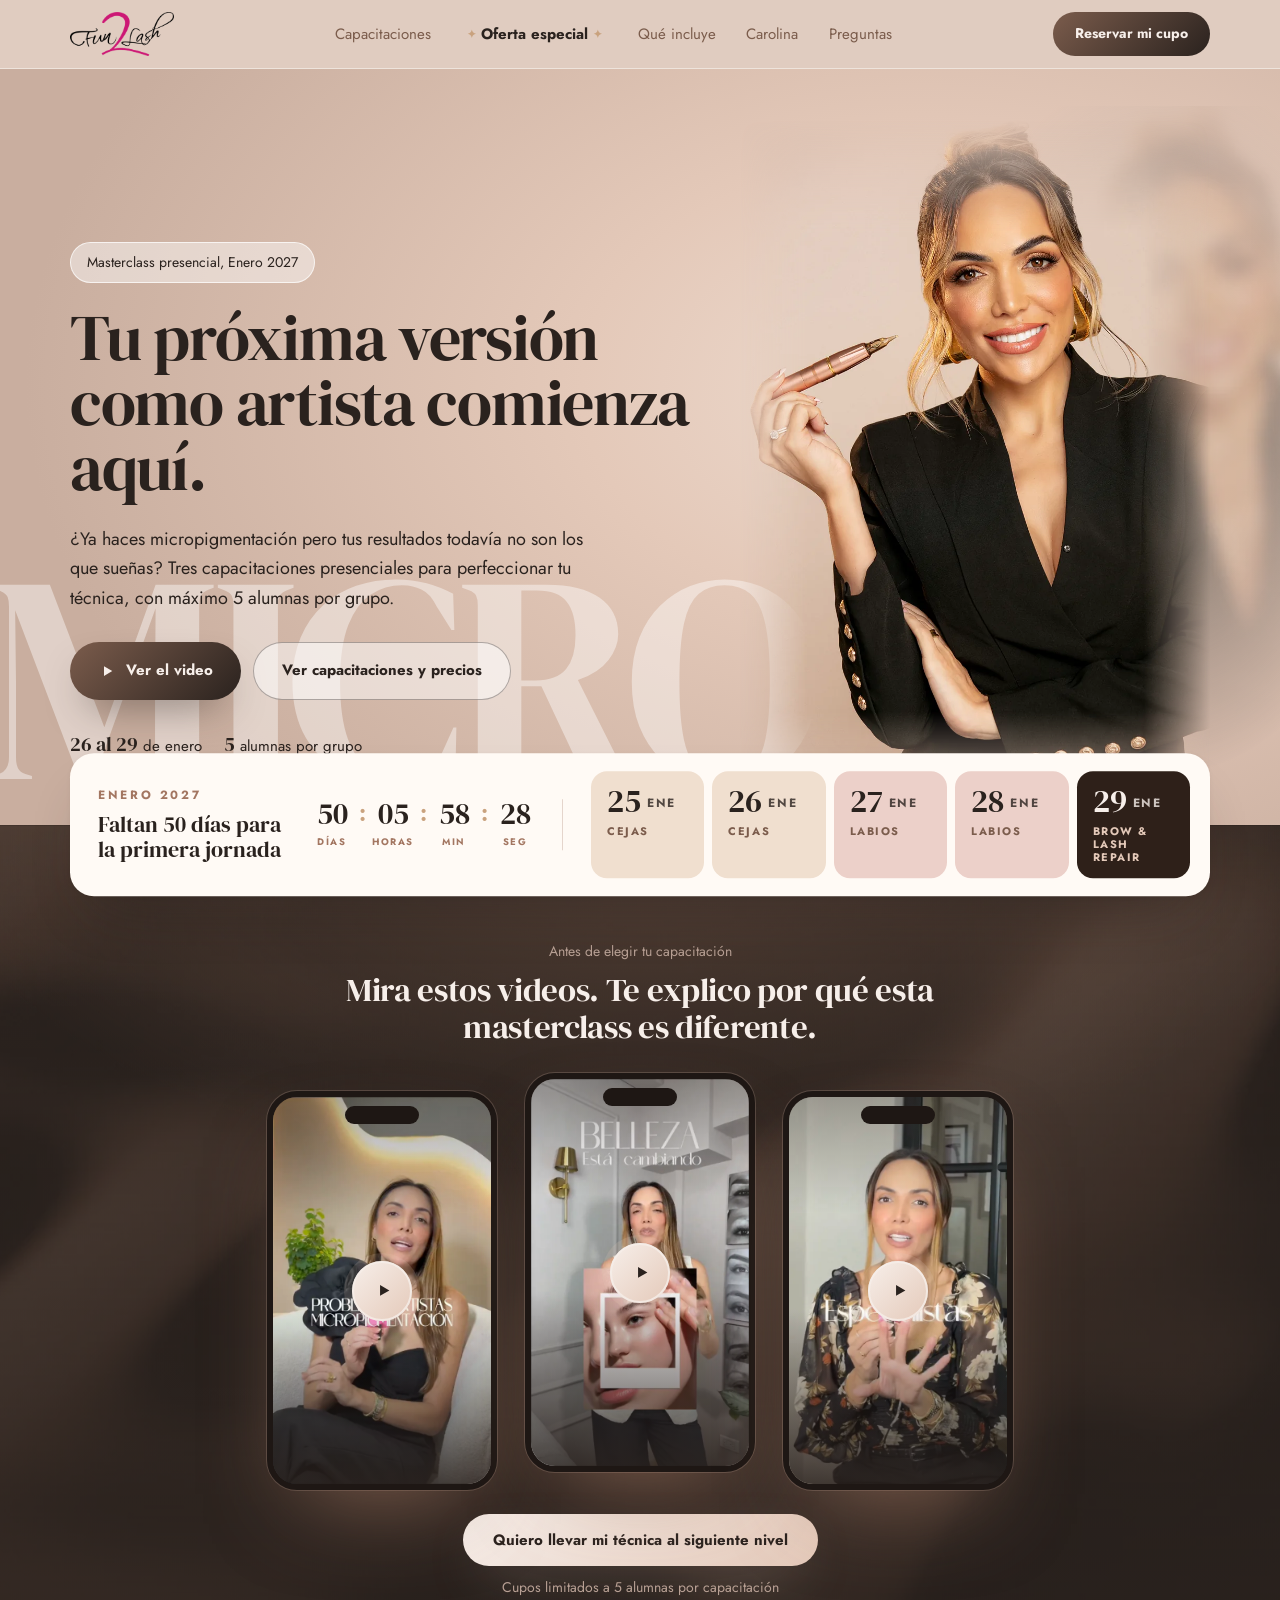
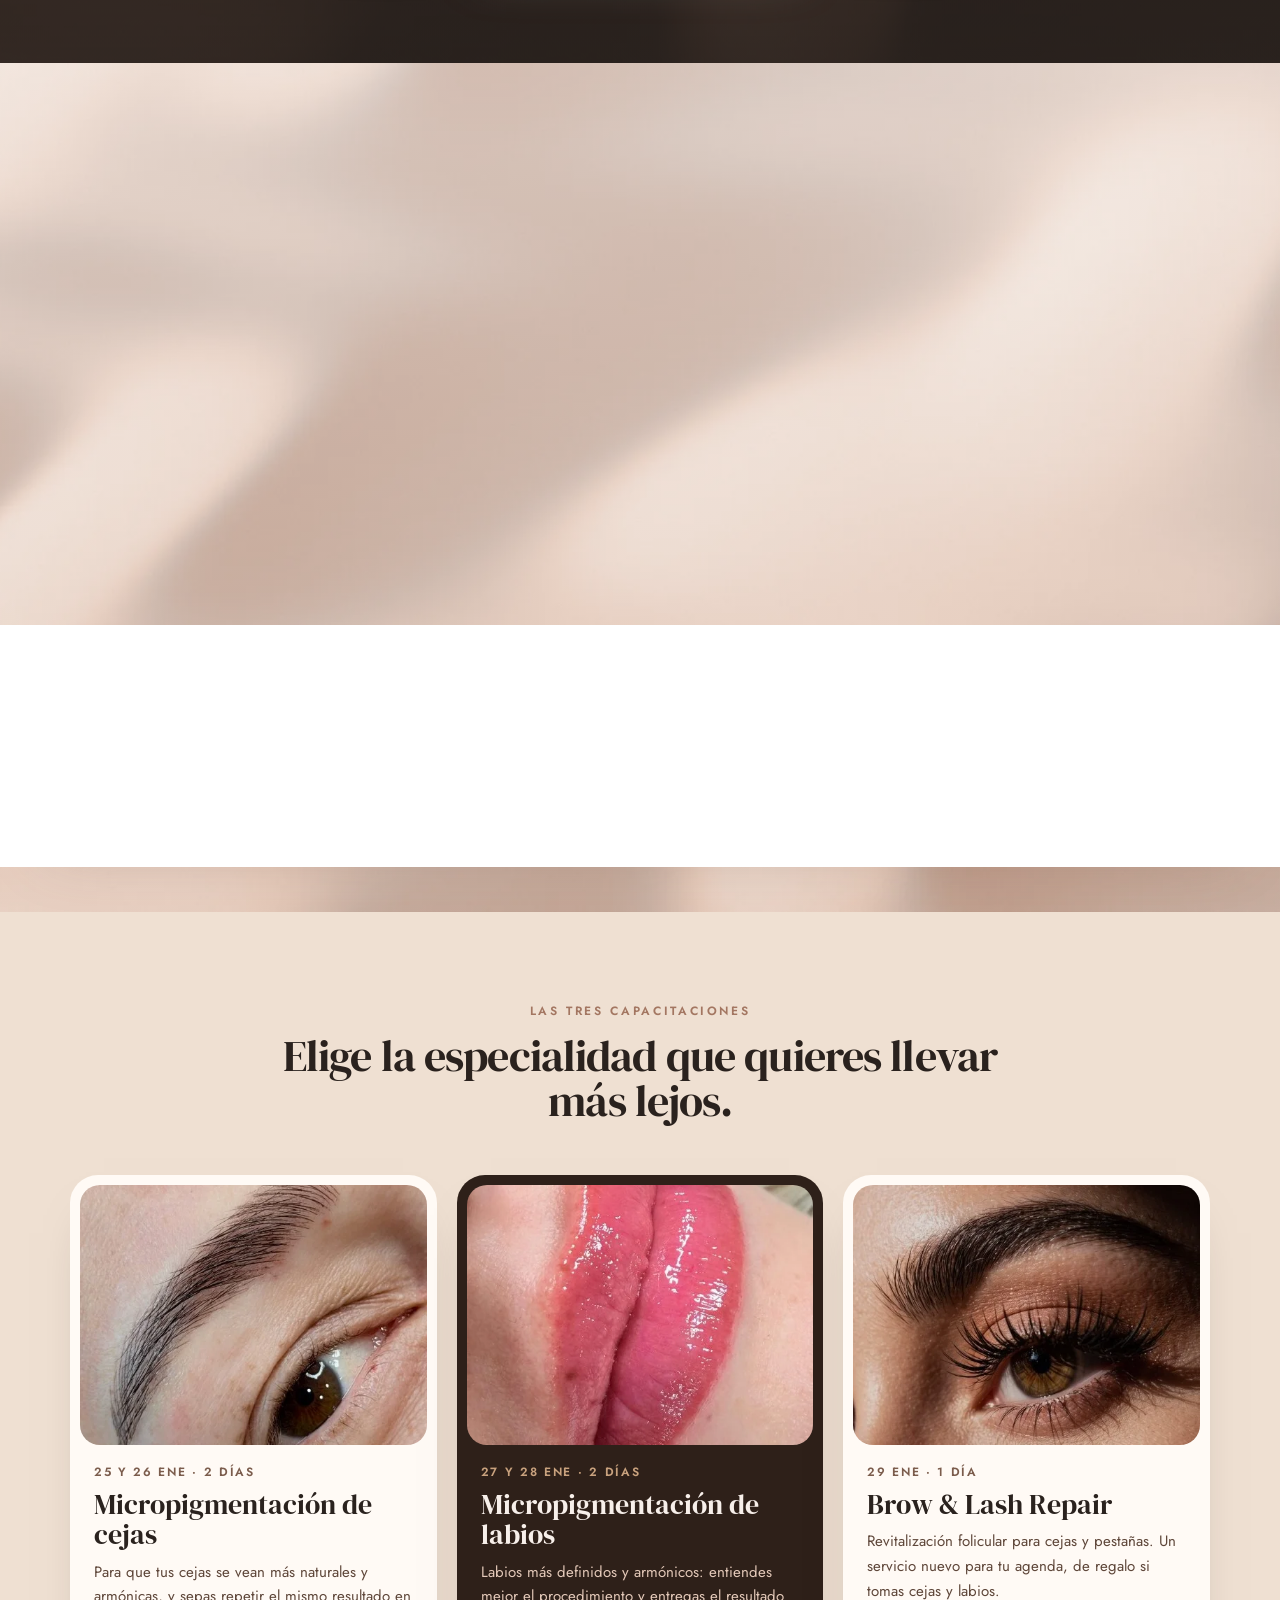
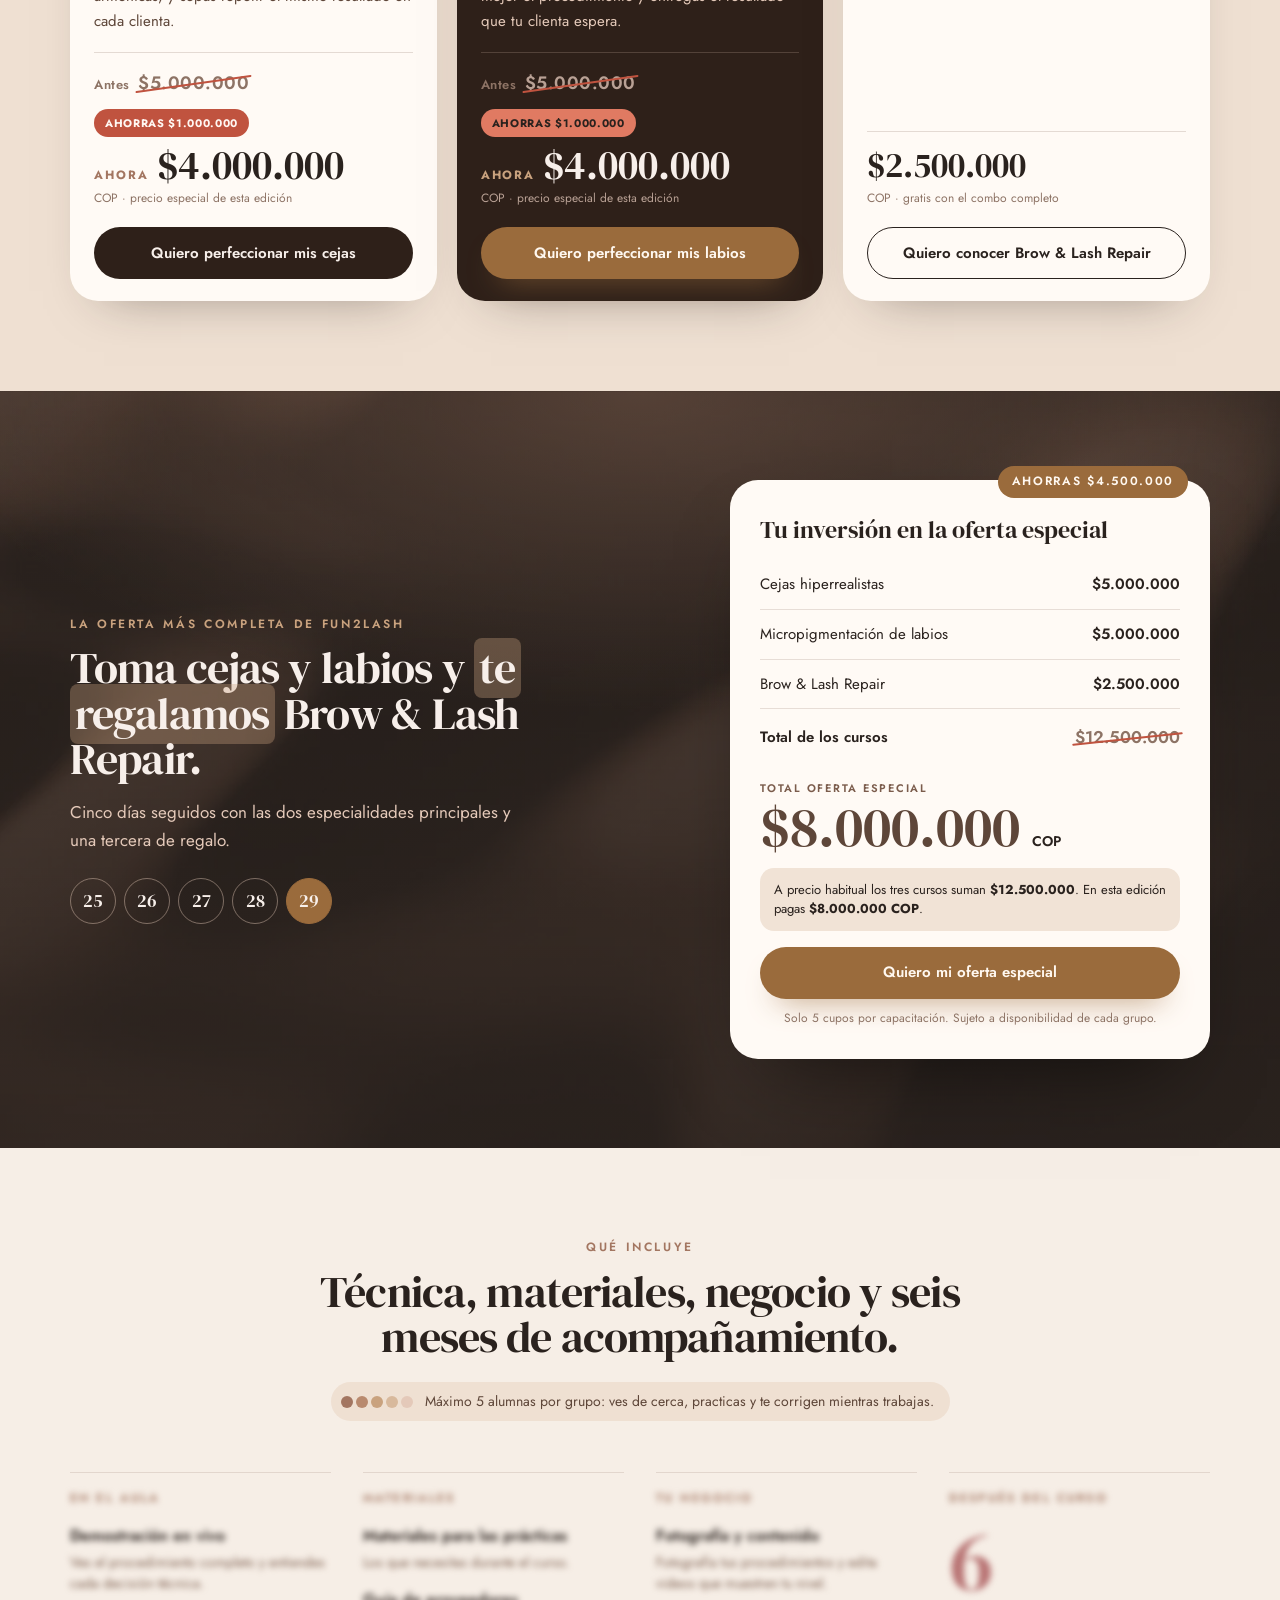
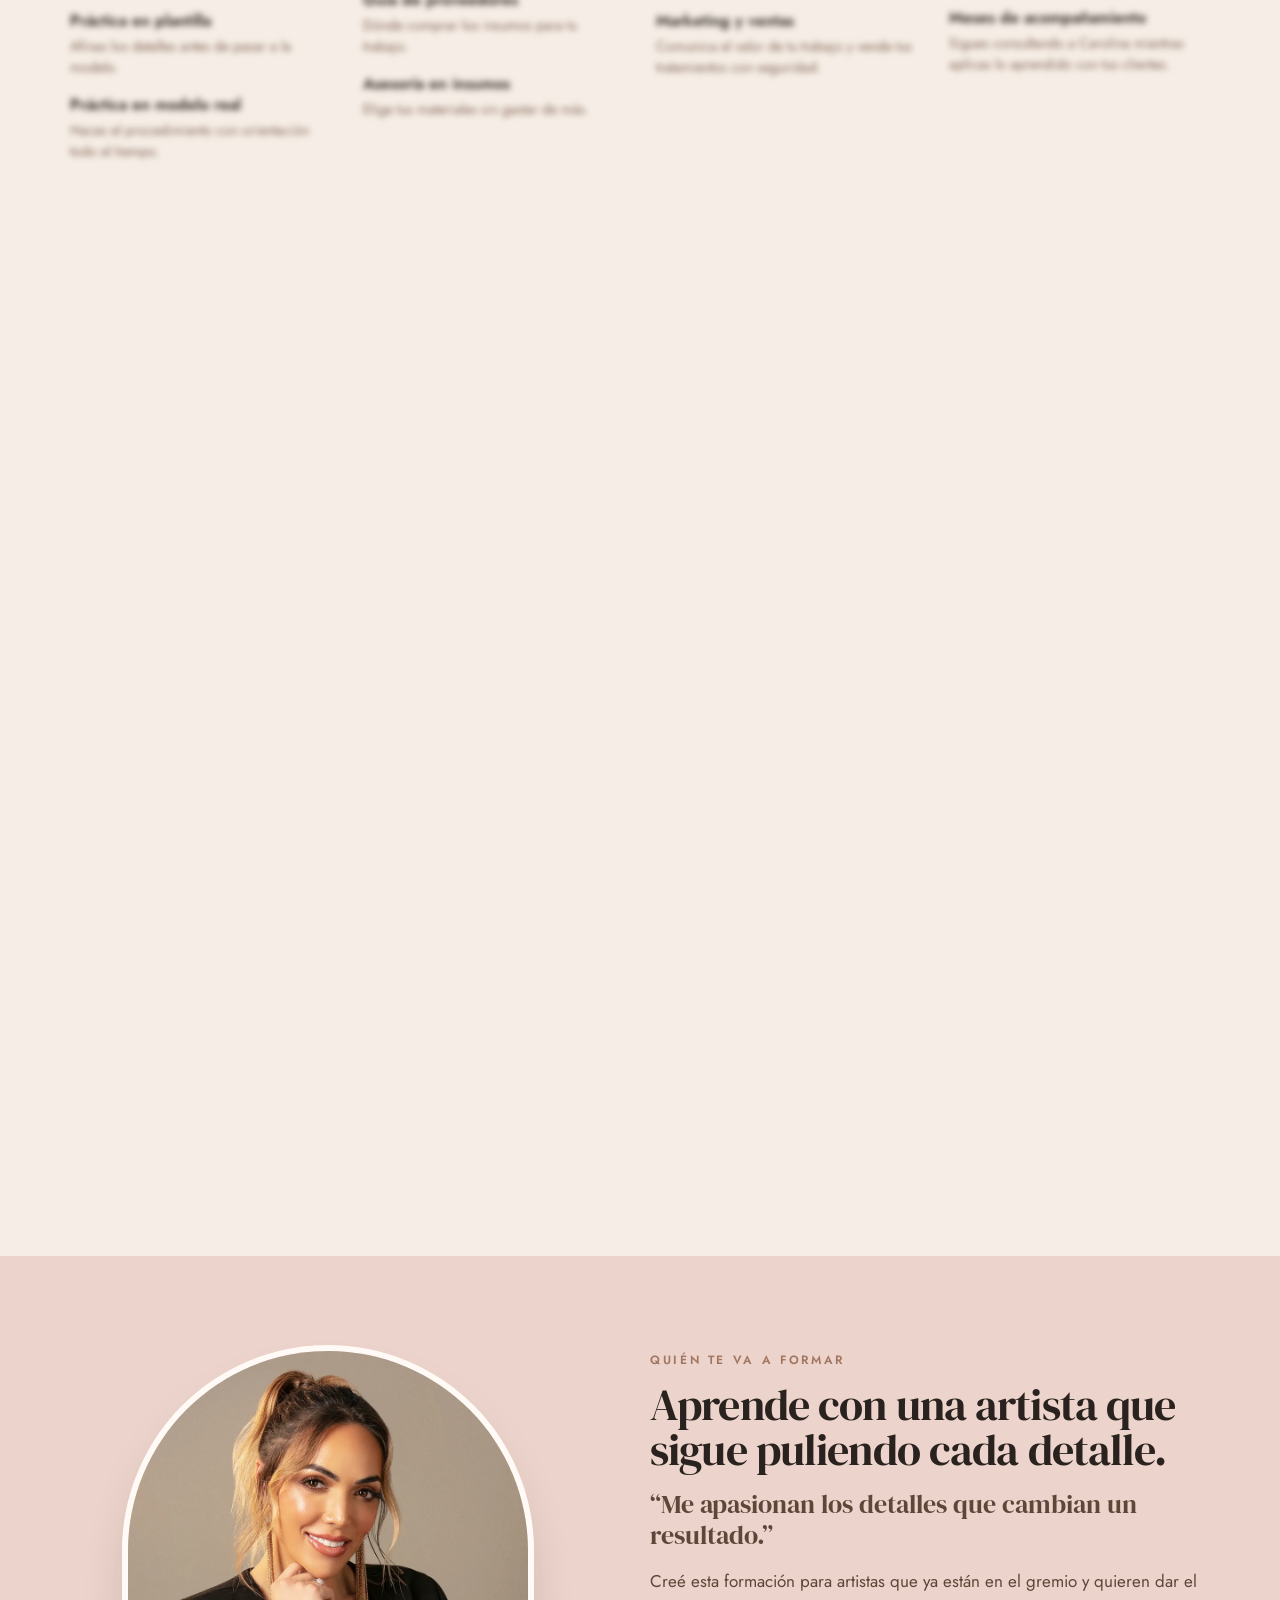
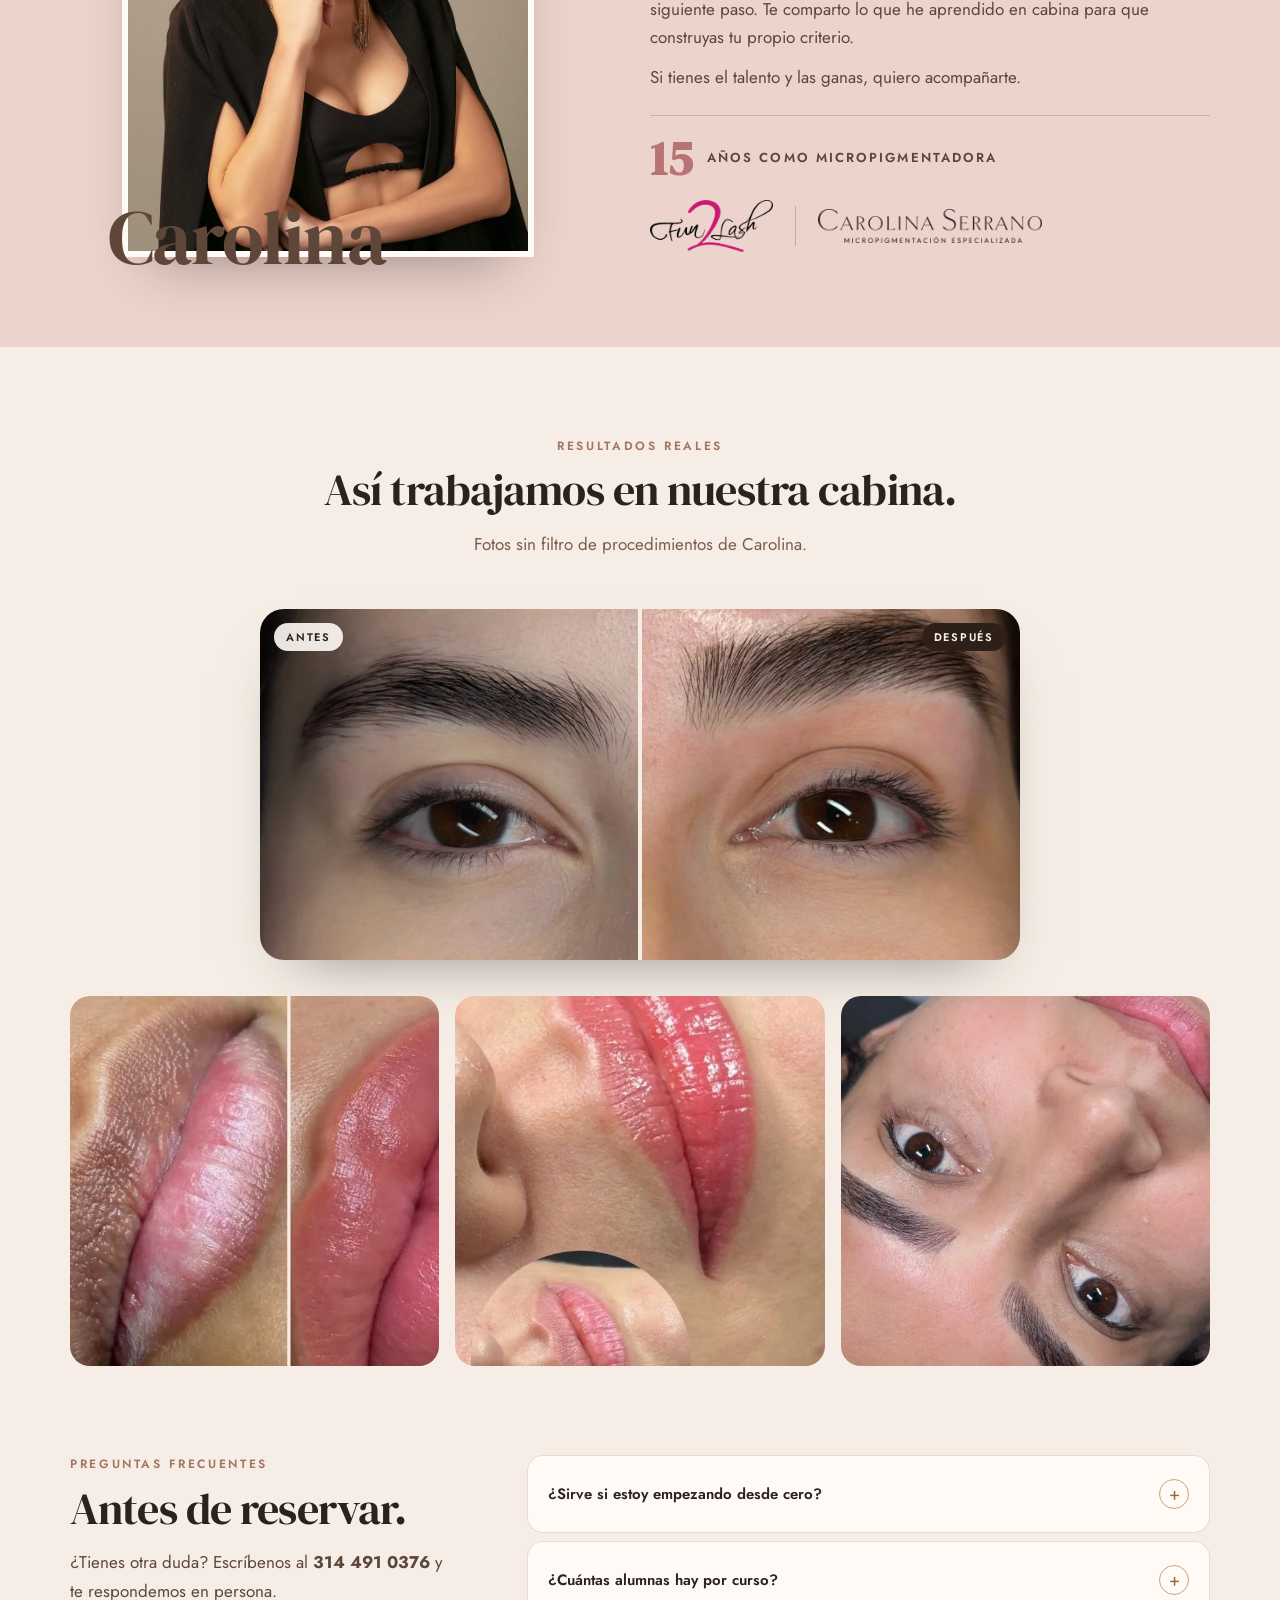
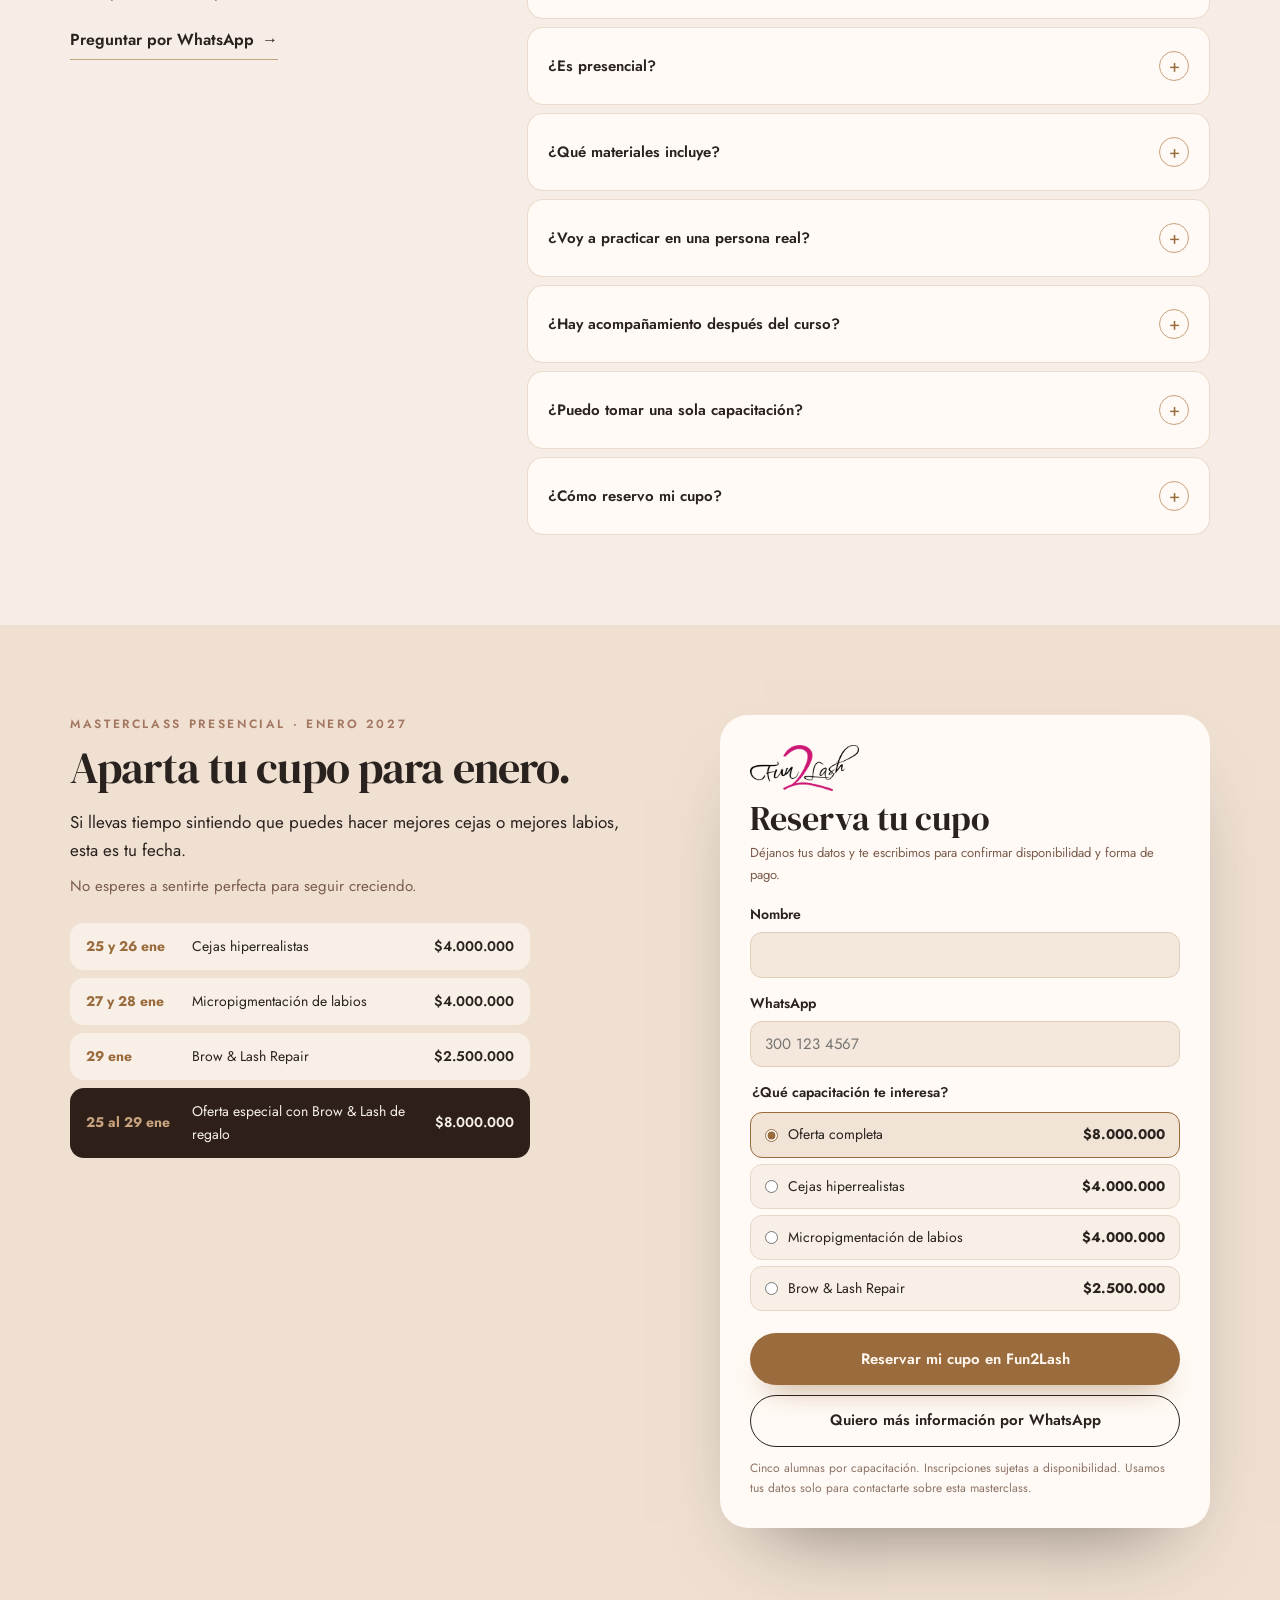
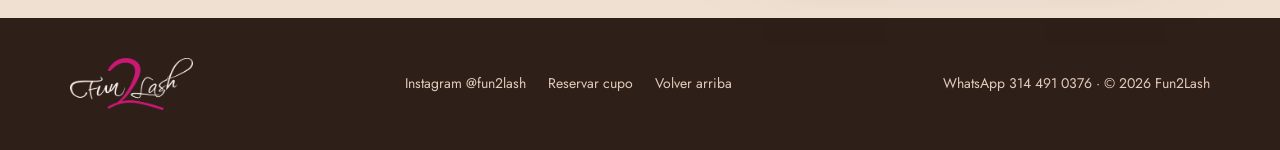
==== commit 93f6d5fa: "Publica la versión aprobada: preview.html pasa a index.html (la anterior queda en index-anterior.htm" ====
--- a/index.html
+++ b/index.html
@@ -13,7 +13,7 @@
 <meta name="theme-color" content="#2A221E">
 <link rel="preconnect" href="https://fonts.googleapis.com">
 <link rel="preconnect" href="https://fonts.gstatic.com" crossorigin="anonymous">
-<link href="https://fonts.googleapis.com/css2?family=Playfair+Display:ital,wght@0,400;0,500;0,600;1,400&amp;family=Didact+Gothic&amp;display=swap" rel="stylesheet">
+<link href="https://fonts.googleapis.com/css2?family=DM+Serif+Display:ital@0;1&amp;family=Jost:wght@400;500;600;700&amp;display=swap" rel="stylesheet">
 <style>
 body{margin:0;background:#2A221E}
 a{color:#7B5C4C}a:hover{color:#2A221E}
@@ -30,293 +30,524 @@
 @media (max-width:760px){.fl-sticky{display:flex !important}.fl-hide-sm{display:none !important}}
 @media (prefers-reduced-motion:reduce){.fl-btn,.fl-plus{transition:none}.fl-btn:hover{transform:none}}
 </style>
-<style>html{scroll-behavior:smooth}section[id]{scroll-margin-top:80px}@media (prefers-reduced-motion:reduce){html{scroll-behavior:auto}}</style>
+<style>
+/* Menú del header */
+.fl-nav{display:flex;align-items:center;gap:clamp(18px,2.4vw,36px)}
+.fl-nav a.fl-nav-promo{font-weight:700;color:#2A221E}
+.fl-nav-promo .fl-star{display:inline-block;margin:0 5px;font-size:11px;color:#C9A27E;vertical-align:1px;animation:flStar 2.4s ease-in-out infinite}
+.fl-nav-promo .fl-star+.fl-star,.fl-nav-promo .fl-star:last-child{animation-delay:1.2s}
+@keyframes flStar{0%,100%{opacity:1;transform:scale(1)}50%{opacity:.45;transform:scale(.75)}}
+@media (prefers-reduced-motion:reduce){.fl-nav-promo .fl-star{animation:none}}
+.fl-nav a{position:relative;padding:6px 0;font-size:15px;color:#7B5C4C;text-decoration:none;white-space:nowrap;transition:color .2s ease}
+.fl-nav a::after{content:"";position:absolute;left:0;right:0;bottom:0;height:1.5px;background:#A37661;transform:scaleX(0);transform-origin:left;transition:transform .3s ease}
+.fl-nav a:hover,.fl-nav a.is-active{color:#2A221E}
+.fl-nav a:hover::after,.fl-nav a.is-active::after{transform:scaleX(1)}
+@media (max-width:960px){.fl-head{flex-wrap:wrap;row-gap:6px}.fl-nav{order:3;width:100%;justify-content:space-between;gap:16px;overflow-x:auto;scrollbar-width:none;-webkit-mask-image:linear-gradient(90deg,#000 88%,transparent);mask-image:linear-gradient(90deg,#000 88%,transparent)}.fl-nav::-webkit-scrollbar{display:none}.fl-nav a{font-size:14px}}
+@media (max-width:560px){.fl-nav{justify-content:flex-start;gap:20px;padding-right:24px}}
+@media (prefers-reduced-motion:reduce){.fl-nav a,.fl-nav a::after{transition:none}}
+/* Sección ¿Te identificas? — globos de chat */
+.fl-chat{margin:0;padding:0 0 12px;list-style:none;display:flex;flex-direction:column;gap:16px}
+.fl-bub{position:relative;box-sizing:border-box;max-width:76%;padding:10px 16px;border-radius:20px;background:rgba(255,255,255,.62);-webkit-backdrop-filter:blur(10px);backdrop-filter:blur(10px);box-shadow:0 14px 34px -22px rgba(123,92,76,.55)}
+.fl-bub p{margin:0;font-family:'DM Serif Display',Georgia,serif;font-size:clamp(14px,1.02vw,15.5px);line-height:1.3;color:#2A221E}
+.fl-bub-caro p{font-size:clamp(16px,1.25vw,18px)}
+.fl-bub::after{content:"";position:absolute;top:100%;width:16px;height:10px;background:inherit;-webkit-backdrop-filter:blur(10px);backdrop-filter:blur(10px)}
+.fl-bub-l{align-self:flex-start;border-bottom-left-radius:0}
+.fl-bub-l::after{left:0;clip-path:polygon(0 0,100% 0,0 100%)}
+.fl-bub-r{align-self:flex-end;border-bottom-right-radius:0;background:rgba(247,228,216,.78)}
+.fl-bub-r p{color:#5E4639}
+.fl-bub-r::after{right:0;clip-path:polygon(0 0,100% 0,100% 100%)}
+.fl-bub-caro{margin-top:6px;max-width:84%;padding:14px 20px;background:#3A2C25;background-image:linear-gradient(135deg,#7B5C4C,#2A221E);box-shadow:0 24px 50px -26px rgba(42,34,30,.7)}
+.fl-bub-caro::after{background:#2A221E}
+.fl-bub-caro p{color:#F7EFEA}
+.fl-bub-name{display:block;margin-bottom:4px;font-size:11px;font-weight:600;letter-spacing:.18em;text-transform:uppercase;color:#E4C9B9}
+@media (max-width:560px){.fl-chat .fl-bub{max-width:min(86%, 300px)}.fl-chat .fl-bub-caro{max-width:96%}}
+/* Sección La masterclass (complemento) */
+.fl-arch{position:relative;width:clamp(240px,24vw,320px);aspect-ratio:706/884}
+.fl-arch::before{content:"";position:absolute;inset:-18px 18px 18px -18px;border:1px solid #C9A27E;border-radius:999px 999px 6px 6px;pointer-events:none}
+.fl-arch img{position:relative;display:block;width:100%;height:100%;object-fit:cover;border-radius:999px 999px 8px 8px;box-shadow:0 30px 60px -30px rgba(42,34,30,.45)}
+.fl-mark-word{padding:0 .12em;border-radius:8px;background:#EAD7C4;-webkit-box-decoration-break:clone;box-decoration-break:clone}
+.fl-link{display:inline-flex;align-items:center;gap:8px;padding-bottom:6px;border-bottom:1.5px solid #C9A27E;color:#2A221E;font-size:16px;font-weight:600;text-decoration:none;transition:gap .25s ease,border-color .25s ease}
+.fl-link:hover{gap:14px;color:#2A221E;border-color:#7B5C4C}
+@media (max-width:560px){.fl-arch{width:220px}}
+/* ===== Secciones fusionadas ===== */
+.fl-sec{padding:clamp(64px,7vw,104px) 24px}
+.fl-wrap{max-width:1140px;margin:0 auto}
+.fl-split{display:flex;flex-wrap:wrap;align-items:center;gap:40px clamp(40px,6vw,96px)}
+.fl-head-c{text-align:center;max-width:760px;margin:0 auto clamp(32px,4vw,52px)}
+.fl-eyebrow{margin:0 0 12px;font-size:12px;font-weight:600;letter-spacing:.22em;color:#A37661}
+.fl-h2{margin:0 0 16px;font-family:'DM Serif Display',Georgia,serif;font-weight:400;font-size:clamp(32px,3.4vw,50px);line-height:1.04;letter-spacing:-.02em;color:#2A221E}
+.fl-pill{display:inline-flex;align-items:center;justify-content:center;box-sizing:border-box;min-height:52px;padding:0 24px;border-radius:999px;font-size:15px;font-weight:600;text-decoration:none;text-align:center;border:1.5px solid transparent;cursor:pointer;font-family:inherit}
+.fl-pill-dark{background:#2E2019;color:#F7EFEA}.fl-pill-dark:hover{color:#F7EFEA}
+.fl-pill-gold{background:#9A6B3C;color:#FFF8F0;box-shadow:0 16px 30px -18px rgba(154,107,60,.9)}.fl-pill-gold:hover{color:#FFF8F0}
+.fl-pill-line{background:transparent;border-color:#2A221E;color:#2A221E}.fl-pill-line:hover{color:#2A221E}
+/* capacitaciones */
+.fl-cards{display:grid;grid-template-columns:repeat(auto-fit,minmax(280px,1fr));gap:20px;align-items:stretch}
+.fl-card{display:flex;flex-direction:column;padding:10px 10px 22px;border-radius:28px;background:#FFFAF5;box-shadow:0 24px 50px -34px rgba(42,34,30,.5)}
+.fl-card img{display:block;width:100%;height:auto;aspect-ratio:4/3;object-fit:cover;border-radius:20px;margin-bottom:18px}
+.fl-card>*:not(img){margin-left:14px;margin-right:14px}
+.fl-card-date{margin-top:0;margin-bottom:6px;font-size:12px;font-weight:600;letter-spacing:.14em;color:#7B5C4C}
+.fl-card h3{margin-top:0;margin-bottom:10px;font-family:'DM Serif Display',Georgia,serif;font-weight:400;font-size:28px;line-height:1.08}
+.fl-card-txt{margin-top:0;margin-bottom:18px;font-size:15px;color:#5E4639;flex-grow:1}
+.fl-card-price{padding-top:16px;margin-bottom:18px;border-top:1px solid rgba(123,92,76,.2)}
+.fl-card-price s{font-size:14px;color:#8D7365}
+.fl-card-price strong{font-family:'DM Serif Display',Georgia,serif;font-weight:400;font-size:34px;line-height:1}
+.fl-card-price small{display:block;margin-top:4px;font-size:12px;color:#8D7365}
+.fl-deal-top{display:flex;align-items:center;justify-content:space-between;gap:10px;flex-wrap:wrap;margin-bottom:8px}
+.fl-deal-before{font-size:13px;font-weight:600;letter-spacing:.04em;color:#8D7365}
+.fl-card-price .fl-deal-before s{position:relative;margin-left:4px;font-size:18px;font-weight:600;color:#8D7365;text-decoration:none}
+.fl-deal-before s::after{content:"";position:absolute;left:-3px;right:-3px;top:52%;height:2px;border-radius:2px;background:#C0533F;transform:rotate(-8deg)}
+.fl-deal-save{padding:5px 11px;border-radius:999px;background:#C0533F;color:#FFF7F2;font-size:11px;font-weight:700;letter-spacing:.06em;text-transform:uppercase;white-space:nowrap}
+.fl-deal-now{display:flex;align-items:baseline;gap:8px}
+.fl-deal-now span{font-size:12px;font-weight:700;letter-spacing:.16em;text-transform:uppercase;color:#A37661}
+.fl-card-price .fl-deal-now strong{font-size:40px}
+.fl-card-dark .fl-deal-now span{color:#C9A27E}.fl-card-dark .fl-card-price .fl-deal-before s{color:#B9A195}.fl-card-dark .fl-deal-save{background:#E07A62;color:#2A221E}
+.fl-card-dark{background:#2E2019;color:#F7EFEA}
+.fl-card-dark .fl-card-date{color:#C9A27E}.fl-card-dark .fl-card-txt{color:#E4C9B9}.fl-card-dark .fl-card-price{border-color:rgba(228,201,185,.2)}.fl-card-dark small,.fl-card-dark s{color:#B9A195}
+/* combo */
+.fl-mark-dark{background:rgba(201,162,126,.35)}
+.fl-dots{display:flex;gap:8px;margin:0;padding:0;list-style:none}
+.fl-dots li{display:flex;align-items:center;justify-content:center;width:44px;height:44px;border-radius:50%;border:1px solid rgba(228,201,185,.45);font-family:'DM Serif Display',Georgia,serif;font-size:18px;color:#F7EFEA}
+.fl-dots li.is-gift{background:#9A6B3C;border-color:#9A6B3C}
+.fl-invest{position:relative;flex:1 1 380px;min-width:0;max-width:420px;margin-left:auto;padding:30px;border-radius:28px;background:#FFFAF5;color:#2A221E;box-shadow:0 40px 80px -40px rgba(0,0,0,.6)}
+.fl-save{position:absolute;top:-14px;right:22px;padding:6px 14px;border-radius:999px;background:#9A6B3C;color:#FFF8F0;font-size:12px;font-weight:600;letter-spacing:.14em}
+.fl-invest h3{margin:0 0 10px;font-family:'DM Serif Display',Georgia,serif;font-weight:400;font-size:24px}
+.fl-invest dl{margin:0 0 16px}
+.fl-invest dl div{display:flex;justify-content:space-between;align-items:center;gap:12px;padding:12px 0;border-bottom:1px solid rgba(123,92,76,.18);font-size:15px}
+.fl-invest dd{margin:0;text-align:right;font-weight:600}
+.fl-invest dd s{display:block;font-size:12px;font-weight:400;color:#8D7365}
+.fl-invest dd em{font-style:normal;letter-spacing:.12em;color:#3E7B4F}
+.fl-invest dl div.fl-invest-sum{border-bottom:0;padding-top:14px;font-weight:600}
+.fl-invest-sum dd s{display:inline;position:relative;font-size:17px;font-weight:600;color:#8D7365;text-decoration:none}
+.fl-invest-sum dd s::after{content:"";position:absolute;left:-3px;right:-3px;top:52%;height:2px;border-radius:2px;background:#C0533F;transform:rotate(-6deg)}
+.fl-invest-label{margin:0;font-size:11px;font-weight:600;letter-spacing:.16em;color:#7B5C4C}
+.fl-invest-total{margin:2px 0 12px;font-family:'DM Serif Display',Georgia,serif;font-size:clamp(44px,4.4vw,60px);line-height:1;color:#5E4639}
+.fl-invest-total small{font-family:'Jost',sans-serif;font-size:14px;font-weight:600;color:#2A221E}
+.fl-invest-note{margin:0 0 16px;padding:12px 14px;border-radius:14px;background:#F1E3D6;font-size:13px;line-height:1.5}
+.fl-invest-foot{margin:10px 0 0;text-align:center;font-size:12px;color:#8D7365}
+/* incluye */
+.fl-five{display:inline-flex;align-items:center;gap:12px;margin:6px 0 0;padding:8px 16px 8px 10px;border-radius:999px;background:#EFE0D2;font-size:14px;color:#5E4639;text-align:left}
+.fl-seats{display:flex;gap:3px;flex:none}.fl-seats i{width:12px;height:12px;border-radius:50%;background:#A37661}.fl-seats i:nth-child(2){background:#B98A6E}.fl-seats i:nth-child(3){background:#C9A27E}.fl-seats i:nth-child(4){background:#D8B99C}.fl-seats i:nth-child(5){background:#E4C9B9}
+/* Qué incluye: aparece por pasos con el scroll */
+.fl-incjs .fl-col{position:relative;border-top-color:rgba(123,92,76,.16)}
+.fl-incjs .fl-col::before{content:"";position:absolute;top:-1px;left:0;right:0;height:1px;background:#7B5C4C;transform:scaleX(0);transform-origin:left;transition:transform .9s cubic-bezier(.22,.7,.2,1)}
+.fl-incjs .fl-col.is-on::before{transform:scaleX(1)}
+.fl-incjs .fl-inc-it{opacity:0;transform:translate3d(0,18px,0);filter:blur(3px);transition:opacity .6s ease,transform .7s cubic-bezier(.22,.7,.2,1),filter .6s ease}
+.fl-incjs .fl-inc-it.is-on{opacity:1;transform:none;filter:none}
+.fl-pin>.fl-wrap{position:sticky}
+.fl-logos{display:flex;align-items:center;flex-wrap:wrap;gap:14px 22px;margin-top:18px}.fl-logos img{display:block;width:auto;max-width:100%}
+.fl-logos-sep{width:1px;height:40px;background:rgba(123,92,76,.35)}
+@media (max-width:560px){.fl-logos{gap:14px 16px}.fl-logos img[src*="fun2lash"]{height:40px!important}.fl-logos img[src*="serrano"]{height:25px!important}.fl-logos-sep{height:32px}}
+.fl-cols{display:grid;grid-template-columns:repeat(auto-fit,minmax(220px,1fr));gap:28px 32px}
+.fl-col{border-top:1px solid #7B5C4C;padding-top:16px}
+.fl-col-k{margin:0 0 14px;font-size:12px;font-weight:600;letter-spacing:.18em;color:#A37661}
+.fl-col h3{margin:0 0 2px;font-size:16px;font-weight:600;color:#2A221E}
+.fl-col p:not(.fl-col-k):not(.fl-big6){margin:0 0 14px;font-size:14px;line-height:1.5;color:#7B5C4C}
+.fl-big6{margin:0 0 6px;font-family:'DM Serif Display',Georgia,serif;font-size:84px;line-height:.9;color:#B87474}
+/* carolina */
+.fl-caro-photo{position:relative;flex:1 1 320px;max-width:400px;margin:0 auto}
+.fl-caro-photo img{display:block;width:100%;aspect-ratio:4/5;object-fit:cover;object-position:top;border:6px solid #FFFAF5;border-radius:999px 999px 10px 10px;box-shadow:0 30px 60px -30px rgba(42,34,30,.45)}
+.fl-caro-name{position:absolute;left:-14px;bottom:-18px;margin:0;font-family:'DM Serif Display',Georgia,serif;font-size:clamp(56px,6vw,84px);line-height:1;letter-spacing:-.02em;color:#5E4639}
+.fl-quote{margin:0 0 16px;font-family:'DM Serif Display',Georgia,serif;font-size:clamp(22px,2vw,28px);line-height:1.2;color:#5E4639}
+.fl-years{display:flex;align-items:center;gap:14px;padding-top:18px;border-top:1px solid rgba(123,92,76,.3);font-size:13px;font-weight:600;letter-spacing:.16em;color:#5E4639}
+.fl-years span{font-family:'DM Serif Display',Georgia,serif;font-size:48px;line-height:1;letter-spacing:0;color:#B87474}
+/* resultados */
+.fl-ba{display:grid;grid-template-columns:1fr 1fr;gap:4px;max-width:760px;margin:0 auto 36px;border-radius:24px;overflow:hidden;box-shadow:0 30px 60px -36px rgba(42,34,30,.55)}
+.fl-ba div{position:relative}
+.fl-ba img{display:block;width:100%;height:auto;aspect-ratio:1/0.93;object-fit:cover}
+.fl-ba span{position:absolute;top:14px;left:14px;padding:5px 12px;border-radius:999px;background:rgba(255,250,245,.9);font-size:11px;font-weight:600;letter-spacing:.16em;color:#2A221E}
+.fl-ba span.is-after{left:auto;right:14px;background:#2E2019;color:#F7EFEA}
+.fl-ba figcaption{grid-column:1/-1;padding:10px 4px 0;background:#F6EEE6;font-size:13px;color:#7B5C4C}
+.fl-gallery{display:grid;grid-template-columns:repeat(3,minmax(0,1fr));gap:16px}
+.fl-gallery figure{margin:0}
+.fl-gallery img{display:block;width:100%;height:auto;aspect-ratio:1/1;object-fit:cover;border-radius:20px}
+.fl-gallery figcaption{margin-top:8px;text-align:center;font-size:13px;color:#7B5C4C}
+/* preguntas */
+.fl-faqs{display:flex;flex-direction:column;gap:8px}
+.fl-faqs .fl-faq{border-radius:16px;background:#FFFAF5;border:1px solid rgba(201,162,126,.35)}
+.fl-faqs summary{display:flex;justify-content:space-between;align-items:center;gap:16px;min-height:56px;padding:10px 20px;font-size:15px;font-weight:600;color:#2A221E}
+.fl-faqs .fl-plus{flex:none;display:flex;align-items:center;justify-content:center;width:28px;height:28px;border-radius:50%;border:1px solid #C9A27E;color:#9A6B3C;font-size:18px;font-weight:400}
+.fl-faqs details p{margin:0;padding:0 20px 18px;font-size:15px;color:#5E4639}
+.fl-faqs details p+p,.fl-faqs details .fl-faq-list+p{margin-top:-6px}
+.fl-faq-list{margin:-8px 0 0;padding:0 20px 14px 40px;font-size:15px;color:#5E4639}.fl-faq-list li{margin:0 0 6px}.fl-faq-list li::marker{color:#C9A27E}
+.fl-faqs details p.fl-faq-note{font-size:14px;color:#7B5C4C}.fl-faq-note strong{color:#2A221E}
+/* reserva */
+.fl-prices{margin:0;padding:0;list-style:none;display:flex;flex-direction:column;gap:8px;max-width:460px}
+.fl-prices li{display:grid;grid-template-columns:96px 1fr auto;align-items:center;gap:10px;padding:12px 16px;border-radius:14px;background:#F8EFE7;font-size:14px}
+.fl-prices b{color:#9A6B3C}.fl-prices strong{font-weight:600}
+.fl-prices li.is-combo{background:#2E2019;color:#F7EFEA}.fl-prices li.is-combo b{color:#C9A27E}
+.fl-form{flex:1 1 380px;min-width:0;max-width:430px;margin-left:auto;padding:30px;border-radius:28px;background:#FFFAF5;box-shadow:0 40px 80px -44px rgba(42,34,30,.6)}
+.fl-form h3{margin:0 0 6px;font-family:'DM Serif Display',Georgia,serif;font-weight:400;font-size:34px;line-height:1.05}
+.fl-form-sub{margin:0 0 18px;font-size:13px;color:#7B5C4C}
+.fl-form label{display:block;margin:0 0 6px;font-size:14px;font-weight:600}
+.fl-form input[type=text],.fl-form input[type=tel]{box-sizing:border-box;width:100%;height:46px;margin-bottom:14px;padding:0 14px;border:1px solid #E2CDBB;border-radius:12px;background:#F4E7DC;font:inherit;font-size:15px;color:#2A221E}
+.fl-form input:focus{outline:2px solid #C9A27E;outline-offset:1px}
+.fl-form fieldset{margin:0 0 16px;padding:0;border:0}
+.fl-form legend{margin-bottom:8px;font-size:14px;font-weight:600}
+.fl-opt{display:flex!important;align-items:center;gap:10px;margin:0 0 6px!important;padding:10px 14px;border:1px solid #E8D6C6;border-radius:12px;background:#F8EFE7;font-weight:400!important;cursor:pointer}
+.fl-opt span{flex:1;font-size:14px}.fl-opt b{font-size:14px}
+.fl-opt input{accent-color:#9A6B3C;margin:0}
+.fl-opt:has(input:checked){border-color:#9A6B3C;background:#F1E3D6}
+.fl-form-err{margin:0 0 10px;font-size:13px;color:#A23B3B}
+.fl-form-foot{margin:12px 0 0;font-size:12px;color:#8D7365}
+/* footer */
+.fl-foot{display:flex;flex-wrap:wrap;align-items:center;justify-content:space-between;gap:16px 28px;font-size:14px}
+.fl-foot nav{display:flex;flex-wrap:wrap;gap:8px 22px}
+.fl-foot a{color:#E4C9B9;text-decoration:none}.fl-foot a:hover{color:#FFFAF5}
+.fl-foot p{margin:0}
+@media (max-width:760px){.fl-gallery{grid-template-columns:1fr 1fr}.fl-gallery figure:last-child{grid-column:1/-1}.fl-invest,.fl-form{margin-left:0;max-width:none}.fl-prices li{grid-template-columns:1fr auto}.fl-prices b{grid-column:1/-1;font-size:12px}.fl-caro-name{left:0}}
+.fl-band{margin:clamp(56px,4vw,64px) -24px 0;padding:0 24px;background:#FFFFFF;box-shadow:0 30px 60px -50px rgba(123,92,76,.35)}
+.fl-band-in{max-width:1140px;margin:0 auto;display:flex;flex-wrap:wrap;align-items:center;gap:24px clamp(36px,4vw,64px);padding:32px 0 32px clamp(0px,5vw,72px)}
+.fl-photo-card{flex:none;margin:-80px 0 -80px;padding:0;background:none;box-shadow:none}
+.fl-photo-card .fl-arch{width:clamp(200px,16vw,250px)}
+.fl-photo-card .fl-arch::before{inset:-12px 12px 12px -12px}
+.fl-photo-card .fl-arch img{box-shadow:0 30px 60px -30px rgba(42,34,30,.5)}
+@media (max-width:760px){.fl-band{margin-top:72px}.fl-band-in{padding:0 0 40px;justify-content:center}.fl-photo-card{margin:-56px 0 0}.fl-photo-card .fl-arch{width:220px}}
+.fl-band-txt{container-type:inline-size}
+.fl-band-title{white-space:nowrap;font-size:min(32px,calc(100cqw / 16.6))}
+/* Videos verticales (formato celular) */
+.fl-phones{display:flex;justify-content:center;align-items:center;gap:clamp(16px,2.2vw,32px);max-width:880px;margin:0 auto;padding-top:22px}
+.fl-phone{position:relative;flex:0 0 auto;width:clamp(200px,17vw,260px);aspect-ratio:9/16;border-radius:30px;overflow:hidden;background:#3A2E28;border:6px solid #1E1714;box-shadow:0 40px 90px -36px rgba(163,118,97,.7),0 0 0 1px rgba(228,201,185,.2);transition:transform .35s cubic-bezier(.22,.7,.2,1)}
+.fl-phone:nth-child(2){transform:translateY(-18px)}
+.fl-phone:hover{transform:translateY(-6px)}.fl-phone:nth-child(2):hover{transform:translateY(-24px)}
+.fl-phone::after{content:"";position:absolute;inset:0;background:linear-gradient(180deg,rgba(42,34,30,.35) 0%,rgba(42,34,30,0) 30%,rgba(42,34,30,0) 55%,rgba(42,34,30,.85) 100%);pointer-events:none}
+.fl-phone video{position:absolute;inset:0;width:100%;height:100%;object-fit:cover;background:#1E1714}
+.fl-phone.is-playing::after,.fl-phone.is-playing .fl-phone-play{opacity:0;pointer-events:none}
+.fl-phone-play{transition:opacity .25s ease,transform .25s ease}.fl-phone-play:hover{transform:translate(-50%,-50%) scale(1.06)}
+.fl-phone-notch{position:absolute;z-index:2;top:9px;left:50%;transform:translateX(-50%);width:34%;height:18px;border-radius:999px;background:#1E1714}
+.fl-phone-play{position:absolute;z-index:2;left:50%;top:50%;transform:translate(-50%,-50%);width:60px;height:60px;border-radius:50%;border:0;background:linear-gradient(135deg,#F7EFEA,#E4C9B9);display:flex;align-items:center;justify-content:center;cursor:pointer;box-shadow:0 0 0 8px rgba(228,201,185,.18)}
+.fl-phone-play svg{width:36%;height:36%;margin-left:6%}
+.fl-phone-cap{position:absolute;z-index:2;left:16px;right:16px;bottom:16px;margin:0;text-align:left;font-size:12px;color:#F7EFEA}
+@media (max-width:760px){.fl-phones{justify-content:flex-start;overflow-x:auto;scroll-snap-type:x mandatory;padding:24px 24px 8px;margin:0 -24px;scrollbar-width:none}.fl-phones::-webkit-scrollbar{display:none}.fl-phone{width:62vw;max-width:240px;scroll-snap-align:center}.fl-phone:nth-child(2),.fl-phone:nth-child(2):hover,.fl-phone:hover{transform:none}}
+/* Tarjeta de fechas */
+.fl-dnum{display:block;font-family:'DM Serif Display',Georgia,serif;font-weight:400;font-size:32px;line-height:1;color:inherit}
+.fl-dmes{margin-left:6px;font-family:'Jost','Century Gothic',sans-serif;font-size:12px;font-weight:700;letter-spacing:.14em;vertical-align:.35em;opacity:.8}
+.fl-dlab{display:block;margin-top:8px;font-size:11px;font-weight:700;letter-spacing:.14em;text-transform:uppercase;color:#7B5C4C;line-height:1.2}
+.fl-dates-grid li{color:#2A221E;transition:transform .25s ease}
+.fl-timer{flex:none;display:flex;align-items:flex-start;gap:4px;padding:0 24px 0 0;border-right:1px solid rgba(163,118,97,.28)}
+.fl-tu{min-width:46px;text-align:center}
+.fl-tn{display:block;font-family:'DM Serif Display',Georgia,serif;font-size:30px;line-height:1;color:#2A221E;font-variant-numeric:tabular-nums}
+.fl-tl{display:block;margin-top:6px;font-size:9.5px;font-weight:700;letter-spacing:.16em;text-transform:uppercase;color:#A37661}
+.fl-tsep{font-family:'DM Serif Display',Georgia,serif;font-size:24px;line-height:1.15;color:#C9A27E;animation:flBlink 1s steps(2,start) infinite}
+@keyframes flBlink{to{visibility:hidden}}
+@media (prefers-reduced-motion:reduce){.fl-tsep{animation:none}}
+.fl-dates-grid li:hover{transform:translateY(-3px)}
+@media (max-width:860px){.fl-dates{flex-direction:column;align-items:stretch!important;padding:18px!important}.fl-countdown br{display:none}.fl-timer{border-right:0;padding:0;justify-content:flex-start}}
+@media (max-width:860px){#video{padding-top:calc(clamp(40px,4vw,64px) + 142px)!important}}
+@media (max-width:560px){.fl-dates-grid{gap:5px!important}.fl-dates-grid li{padding:10px 6px!important;text-align:center}.fl-dnum{font-size:22px}.fl-dmes{display:block;margin:3px 0 0;font-size:8.5px;letter-spacing:.08em;vertical-align:0}.fl-dlab{font-size:8.5px;letter-spacing:.06em;margin-top:5px}.fl-countdown{font-size:19px!important}}
+</style>
+<style>html{scroll-behavior:smooth}section[id],#combo{scroll-margin-top:120px}@media (prefers-reduced-motion:reduce){html{scroll-behavior:auto}}</style>
 <link rel="stylesheet" href="anim.css">
 </head>
 <body>
-<div style="width: 100%; background: #2A221E; color: #2A221E; font-family: 'Century Gothic', CenturyGothic, AppleGothic, 'Didact Gothic', sans-serif; font-size: 17px; line-height: 1.65; overflow-x: clip;">
+<div style="width: 100%; background: #2A221E; color: #2A221E; font-family: 'Jost', 'Century Gothic', sans-serif; font-size: 17px; line-height: 1.65; overflow-x: clip;">
 
 <!-- HEADER -->
 <header style="position: sticky; top: 0; z-index: 20; background: rgba(234, 214, 202, 0.95); backdrop-filter: blur(14px); -webkit-backdrop-filter: blur(14px); border-bottom: 1px solid rgba(255, 255, 255, 0.45);">
-<div style="max-width: 1240px; margin: 0 auto; padding: 12px 24px; display: flex; align-items: center; justify-content: space-between; gap: 20px;">
+<div class="fl-head" style="max-width: 1140px; margin: 0 auto; padding: 12px 24px; display: flex; align-items: center; justify-content: space-between; gap: 20px;">
 <a href="#inicio" style="display: flex; align-items: center; text-decoration: none;"><img src="img/logo-fun2lash.png" alt="Fun2Lash, ir al inicio" style="display: block; height: 44px; width: auto;"></a>
+<nav class="fl-nav" aria-label="Secciones de la página">
+<a href="#capacitaciones">Capacitaciones</a>
+<a href="#combo" class="fl-nav-promo"><span class="fl-star" aria-hidden="true">✦</span>Oferta especial<span class="fl-star" aria-hidden="true">✦</span></a>
+<a href="#incluye">Qué incluye</a>
+<a href="#carolina">Carolina</a>
+<a href="#preguntas">Preguntas</a>
+</nav>
 <a href="#reservar" class="fl-btn" style="display: inline-flex; align-items: center; justify-content: center; min-height: 44px; padding: 0 22px; border-radius: 999px; background: linear-gradient(135deg, #7B5C4C, #2A221E); color: #F7EFEA; font-size: 14px; font-weight: 700; text-decoration: none; white-space: nowrap;">Reservar mi cupo</a>
 </div>
 </header>
 
 <!-- 1. HERO -->
 <section id="inicio" class="fl-hero" style="position: relative; overflow: hidden; background: radial-gradient(ellipse 70% 80% at 72% 42%, #EDDACE 0%, #E4C9B9 38%, #C9AE9F 100%);">
-<p aria-hidden="true" class="fl-ghost" style="position: absolute; left: -1vw; bottom: 4%; margin: 0; font-family: 'Playfair Display', Georgia, serif; font-size: clamp(120px, 23vw, 360px); line-height: 0.8; letter-spacing: -0.03em; color: rgba(255, 255, 255, 0.42); white-space: nowrap; pointer-events: none; user-select: none;">MICRO</p>
-<img src="img/carolina-eco.webp" alt="" aria-hidden="true" class="fl-hide-sm fl-eco" style="position: absolute; top: -4%; right: -6%; width: 34%; max-width: 520px; opacity: 0.45; -webkit-mask-image: radial-gradient(ellipse 60% 60% at 50% 40%, #000 30%, transparent 75%); mask-image: radial-gradient(ellipse 60% 60% at 50% 40%, #000 30%, transparent 75%); pointer-events: none;">
-<div style="position: relative; max-width: 1240px; margin: 0 auto; padding: clamp(40px, 6vw, 80px) 24px 0; display: flex; flex-wrap: wrap; align-items: flex-end; gap: 24px;">
-<div style="flex: 1 1 520px; min-width: 0; padding-bottom: clamp(48px, 7vw, 110px);">
-<p class="fl-hero-in" style="display: inline-flex; margin: 0 0 22px; padding: 8px 16px; border-radius: 999px; background: rgba(255, 255, 255, 0.45); border: 1px solid rgba(255, 255, 255, 0.7); font-size: 14px; color: #2A221E;">Masterclass presencial, noviembre 2026</p>
-<h1 class="fl-words" style="margin: 0; font-family: 'Playfair Display', Georgia, serif; font-weight: 400; font-size: clamp(44px, 6vw, 86px); line-height: 1.02; letter-spacing: -0.02em; color: #2A221E;">Tu próxima versión como artista comienza aquí.</h1>
-<svg viewBox="0 0 640 230" role="img" aria-label="Ceja trazada pelo a pelo con las líneas de mapeo de inicio, arco y cola" class="fl-brow" style="display: block; width: 100%; max-width: 420px; height: auto; margin: 18px 0 14px -4px;">
-<g stroke="#7B5C4C" stroke-width="1" stroke-dasharray="3 6" opacity="0.55">
-<line x1="50" y1="14" x2="50" y2="196"></line>
-<line x1="420" y1="14" x2="420" y2="196"></line>
-<line x1="600" y1="14" x2="600" y2="196"></line>
-</g>
-<g fill="#7B5C4C" font-size="15" font-family="'Century Gothic', 'Didact Gothic', sans-serif" text-anchor="middle">
-<text x="50" y="222">Inicio</text>
-<text x="420" y="222">Arco</text>
-<text x="600" y="222">Cola</text>
-</g>
-<g fill="none" stroke="#2A221E" stroke-linecap="round" stroke-width="2" opacity="0.85">
-<path d="M50 168 q1 -22 7 -44"></path><path d="M58 166 q2 -22 9 -44"></path><path d="M66 165 q2 -21 10 -43"></path><path d="M75 163 q3 -21 12 -42"></path><path d="M84 162 q4 -20 14 -41"></path><path d="M93 160 q5 -19 17 -40"></path><path d="M102 159 q6 -18 20 -38"></path><path d="M112 157 q8 -17 24 -36"></path><path d="M122 155 q9 -16 27 -34"></path>
-<path d="M135 153 q12 -14 34 -27"></path><path d="M150 151 q13 -13 36 -26"></path><path d="M165 149 q14 -12 38 -24"></path><path d="M180 147 q14 -12 40 -23"></path><path d="M196 144 q15 -11 41 -22"></path><path d="M212 142 q15 -11 42 -21"></path><path d="M228 139 q16 -10 43 -20"></path><path d="M244 137 q16 -10 44 -19"></path><path d="M260 134 q16 -9 45 -18"></path><path d="M276 132 q17 -9 45 -17"></path><path d="M292 129 q17 -8 46 -16"></path><path d="M308 127 q17 -8 46 -15"></path><path d="M324 124 q18 -7 46 -14"></path><path d="M340 122 q18 -7 46 -13"></path><path d="M356 119 q18 -6 46 -12"></path><path d="M372 117 q18 -5 46 -10"></path>
-</g>
-<g fill="none" stroke="#7B5C4C" stroke-linecap="round" stroke-width="1.6" opacity="0.85">
-<path d="M140 126 q14 2 34 10"></path><path d="M160 121 q15 2 36 10"></path><path d="M180 117 q16 2 38 9"></path><path d="M200 112 q16 2 39 9"></path><path d="M220 107 q17 2 40 9"></path><path d="M240 102 q17 2 41 8"></path><path d="M260 97 q18 2 42 8"></path><path d="M280 92 q18 2 42 8"></path><path d="M300 87 q18 2 43 8"></path><path d="M320 82 q19 2 43 8"></path><path d="M340 77 q19 2 43 9"></path><path d="M360 72 q19 3 43 10"></path><path d="M380 68 q19 4 42 12"></path><path d="M400 64 q19 5 40 14"></path>
-<path d="M405 108 q20 -6 44 -4"></path><path d="M420 66 q20 6 40 18"></path><path d="M430 104 q20 -2 42 2"></path><path d="M440 72 q20 8 38 22"></path><path d="M455 100 q20 0 40 6"></path><path d="M462 80 q18 8 36 22"></path><path d="M478 98 q18 2 38 10"></path><path d="M486 88 q18 6 36 18"></path><path d="M500 100 q18 4 36 14"></path><path d="M515 98 q16 6 34 18"></path><path d="M530 104 q16 6 32 16"></path><path d="M546 108 q14 6 30 14"></path><path d="M562 112 q12 5 26 12"></path><path d="M576 117 q10 4 22 9"></path>
-</g>
-</svg>
+<p aria-hidden="true" class="fl-ghost" style="position: absolute; left: -1vw; bottom: 4%; margin: 0; font-family: 'DM Serif Display', Georgia, serif; font-size: clamp(120px, 23vw, 360px); line-height: 0.8; letter-spacing: -0.03em; color: rgba(255, 255, 255, 0.42); white-space: nowrap; pointer-events: none; user-select: none;">MICRO</p>
+<div style="position: relative; max-width: 1140px; margin: 0 auto; padding: clamp(40px, 4vw, 64px) 24px 0; display: flex; flex-wrap: wrap; align-items: flex-end; gap: 24px;">
+<div style="flex: 1 1 520px; min-width: 0; padding-bottom: clamp(48px, 5vw, 88px);">
+<p class="fl-hero-in" style="display: inline-flex; margin: 0 0 22px; padding: 8px 16px; border-radius: 999px; background: rgba(255, 255, 255, 0.45); border: 1px solid rgba(255, 255, 255, 0.7); font-size: 14px; color: #2A221E;">Masterclass presencial, Enero 2027</p>
+<h1 class="fl-words" style="margin: 0; font-family: 'DM Serif Display', Georgia, serif; font-weight: 400; font-size: clamp(44px, 5vw, 76px); line-height: 1.02; letter-spacing: -0.02em; color: #2A221E; margin-bottom: 24px;">Tu próxima versión como artista comienza aquí.</h1>
 <p class="fl-hero-in" style="margin: 0 0 28px; max-width: 30em; font-size: 18px; color: #2A221E;">¿Ya haces micropigmentación pero tus resultados todavía no son los que sueñas? Tres capacitaciones presenciales para perfeccionar tu técnica, con máximo 5 alumnas por grupo.</p>
 <div class="fl-hero-in" style="display: flex; flex-wrap: wrap; gap: 12px; margin-bottom: 28px;">
 <a href="#video" class="fl-btn" style="display: inline-flex; align-items: center; justify-content: center; gap: 10px; min-height: 56px; padding: 0 28px; border-radius: 999px; background: linear-gradient(135deg, #7B5C4C, #2A221E); color: #F7EFEA; font-size: 15px; font-weight: 700; text-decoration: none; box-shadow: 0 18px 40px -18px rgba(42, 34, 30, 0.7);"><svg viewBox="0 0 24 24" aria-hidden="true" style="width: 18px; height: 18px;"><path d="M8 5.5 v13 l11 -6.5 z" fill="#F7EFEA"></path></svg>Ver el video</a>
 <a href="#capacitaciones" class="fl-btn" style="display: inline-flex; align-items: center; justify-content: center; min-height: 56px; padding: 0 28px; border-radius: 999px; background: rgba(255, 255, 255, 0.5); border: 1px solid rgba(42, 34, 30, 0.35); color: #2A221E; font-size: 15px; font-weight: 700; text-decoration: none;">Ver capacitaciones y precios</a>
 </div>
 <ul class="fl-hero-in" style="margin: 0; padding: 0; list-style: none; display: flex; flex-wrap: wrap; gap: 8px 22px; font-size: 15px; color: #2A221E;">
-<li><strong style="font-family: 'Playfair Display', Georgia, serif; font-size: 20px; font-weight: 500;">26 al 30</strong> de noviembre</li>
-<li><strong style="font-family: 'Playfair Display', Georgia, serif; font-size: 20px; font-weight: 500;">5</strong> alumnas por grupo</li>
-<li>Última edición del año</li>
+<li><strong style="font-family: 'DM Serif Display', Georgia, serif; font-size: 20px; font-weight: 400;">26 al 29</strong> de enero</li>
+<li><strong style="font-family: 'DM Serif Display', Georgia, serif; font-size: 20px; font-weight: 400;">5</strong> alumnas por grupo</li>
 </ul>
 </div>
-<div style="flex: 1 1 380px; min-width: 0; max-width: 560px; margin: 0 auto; align-self: flex-end;">
-<img src="img/carolina-hero.webp" alt="Carolina, formadora de la Masterclass, sosteniendo su dermógrafo" class="fl-hero-photo" style="display: block; width: 100%; height: auto; -webkit-mask-image: linear-gradient(to right, transparent 0%, #000 14%, #000 86%, transparent 100%), linear-gradient(to bottom, transparent 0%, #000 16%, #000 84%, transparent 100%); -webkit-mask-composite: source-in; mask-image: linear-gradient(to right, transparent 0%, #000 14%, #000 86%, transparent 100%), linear-gradient(to bottom, transparent 0%, #000 16%, #000 84%, transparent 100%); mask-composite: intersect;">
-</div>
-</div>
-</section>
+<div class="fl-hero-media" style="position: relative; flex: 1 1 380px; min-width: 0; max-width: 470px; margin: 0 auto; align-self: flex-end;">
+<img src="img/carolina-eco.webp" alt="" aria-hidden="true" class="fl-hide-sm fl-eco" style="position: absolute; left: 34%; top: -2%; width: 112%; max-width: none; opacity: 0.45; -webkit-mask-image: radial-gradient(ellipse 60% 60% at 50% 40%, #000 30%, transparent 75%); mask-image: radial-gradient(ellipse 60% 60% at 50% 40%, #000 30%, transparent 75%); pointer-events: none; z-index: 0;">
+<img src="img/carolina-hero.webp" alt="Carolina, formadora de la Masterclass, sosteniendo su dermógrafo" class="fl-hero-photo" style="position: relative; z-index: 1; display: block; width: 100%; height: auto; -webkit-mask-image: linear-gradient(to right, transparent 0%, #000 14%, #000 86%, transparent 100%), linear-gradient(to bottom, transparent 0%, #000 16%, #000 84%, transparent 100%); -webkit-mask-composite: source-in; mask-image: linear-gradient(to right, transparent 0%, #000 14%, #000 86%, transparent 100%), linear-gradient(to bottom, transparent 0%, #000 16%, #000 84%, transparent 100%); mask-composite: intersect;">
+</div>
+</div>
+</section>
+
+<!-- FECHAS (tarjeta flotante entre el hero y el video) -->
+<div class="fl-dates-wrap" style="position: relative; z-index: 6; height: 0; padding: 0 24px;">
+<div class="fl-dates fl-hero-in" style="box-sizing: border-box; max-width: 1140px; margin: 0 auto; transform: translateY(-50%); display: flex; align-items: center; gap: 16px 28px; padding: 18px 20px 18px 28px; border-radius: 24px; background: #FFFAF5; box-shadow: 0 30px 60px -28px rgba(42, 34, 30, 0.45), 0 2px 6px rgba(42, 34, 30, 0.06);">
+<div class="fl-dates-txt" style="flex: none;">
+<p style="margin: 0 0 6px; font-size: 12px; font-weight: 700; letter-spacing: 0.22em; color: #A37661;">ENERO 2027</p>
+<p class="fl-countdown" style="margin: 0; font-family: 'DM Serif Display', Georgia, serif; font-weight: 400; font-size: 22px; line-height: 1.15; color: #2A221E;">Faltan <span class="fl-days">79</span> días para <br>la primera jornada</p>
+</div>
+<div class="fl-timer" role="timer" aria-label="Cuenta regresiva para la primera jornada"><span class="fl-tu"><span class="fl-tn" data-t="d">79</span><span class="fl-tl">Días</span></span><span class="fl-tsep" aria-hidden="true">:</span><span class="fl-tu"><span class="fl-tn" data-t="h">00</span><span class="fl-tl">Horas</span></span><span class="fl-tsep" aria-hidden="true">:</span><span class="fl-tu"><span class="fl-tn" data-t="m">00</span><span class="fl-tl">Min</span></span><span class="fl-tsep" aria-hidden="true">:</span><span class="fl-tu"><span class="fl-tn" data-t="s">00</span><span class="fl-tl">Seg</span></span></div>
+<ol class="fl-dates-grid" aria-label="Fechas de la masterclass" style="flex: 1; min-width: 0; margin: 0; padding: 0; list-style: none; display: grid; grid-template-columns: repeat(5, minmax(0, 1fr)); gap: 8px;">
+<li style="padding: 14px 16px; border-radius: 16px; background: #F0DFCF;"><span class="fl-dnum">25<small class="fl-dmes">ENE</small></span><span class="fl-dlab">Cejas</span></li>
+<li style="padding: 14px 16px; border-radius: 16px; background: #F0DFCF;"><span class="fl-dnum">26<small class="fl-dmes">ENE</small></span><span class="fl-dlab">Cejas</span></li>
+<li style="padding: 14px 16px; border-radius: 16px; background: #ECD0C9;"><span class="fl-dnum">27<small class="fl-dmes">ENE</small></span><span class="fl-dlab">Labios</span></li>
+<li style="padding: 14px 16px; border-radius: 16px; background: #ECD0C9;"><span class="fl-dnum">28<small class="fl-dmes">ENE</small></span><span class="fl-dlab">Labios</span></li>
+<li style="padding: 14px 16px; border-radius: 16px; background: #2E2019; color: #F7EFEA;"><span class="fl-dnum">29<small class="fl-dmes">ENE</small></span><span class="fl-dlab" style="color: #E4C9B9;">Brow &amp; Lash Repair</span></li>
+</ol>
+</div>
+</div>
 
 <!-- 2. VIDEO VSL -->
-<section id="video" class="fl-seda-oscura" style="position: relative; padding: clamp(64px, 8vw, 112px) 24px; color: #E4C9B9; text-align: center;">
-<div style="max-width: 1000px; margin: 0 auto;">
-<p class="fl-rv" style="margin: 0 0 12px; font-size: 15px; color: #B9A195;">Antes de elegir tu capacitación</p>
-<h2 class="fl-rv" style="margin: 0 auto 36px; max-width: 16em; font-family: 'Playfair Display', Georgia, serif; font-weight: 400; font-size: clamp(32px, 4.4vw, 58px); line-height: 1.1; letter-spacing: -0.01em; color: #F7EFEA;">Mira este video. Te explico por qué esta masterclass es diferente.</h2>
-<div class="fl-rv fl-video" style="position: relative; aspect-ratio: 16 / 9; border-radius: 28px; overflow: hidden; background: #3A2E28; box-shadow: 0 50px 120px -40px rgba(163, 118, 97, 0.65), 0 0 0 1px rgba(228, 201, 185, 0.18);">
-<img src="img/video-portada.webp" alt="" style="position: absolute; inset: 0; width: 100%; height: 100%; object-fit: cover;">
-<div style="position: absolute; inset: 0; background: linear-gradient(90deg, rgba(42, 34, 30, 0.85) 0%, rgba(42, 34, 30, 0.35) 55%, rgba(42, 34, 30, 0.1) 100%);"></div>
-<button type="button" aria-label="Reproducir el video de Carolina" class="fl-play" style="position: absolute; left: 50%; top: 50%; transform: translate(-50%, -50%); width: clamp(72px, 9vw, 104px); height: clamp(72px, 9vw, 104px); border-radius: 50%; border: 0; background: linear-gradient(135deg, #F7EFEA, #E4C9B9); display: flex; align-items: center; justify-content: center; cursor: pointer; box-shadow: 0 0 0 10px rgba(228, 201, 185, 0.18);"><svg viewBox="0 0 24 24" aria-hidden="true" style="width: 36%; height: 36%; margin-left: 6%;"><path d="M7 4.5 v15 l13 -7.5 z" fill="#2A221E"></path></svg></button>
-<p style="position: absolute; left: clamp(16px, 3vw, 32px); bottom: clamp(14px, 2.5vw, 28px); margin: 0; max-width: 34%; text-align: left; font-size: 13px; color: #F7EFEA;">[Link del video]</p>
-</div>
-<div class="fl-rv" style="margin-top: 36px; display: flex; flex-direction: column; align-items: center; gap: 12px;">
-<a href="#capacitaciones" class="fl-btn" style="display: inline-flex; align-items: center; justify-content: center; min-height: 58px; padding: 0 34px; border-radius: 999px; background: linear-gradient(135deg, #F7EFEA, #E4C9B9); color: #2A221E; font-size: 15px; font-weight: 700; text-decoration: none; box-shadow: 0 18px 50px -20px rgba(228, 201, 185, 0.6);">Quiero llevar mi técnica al siguiente nivel</a>
+<section id="video" class="fl-seda-oscura" style="position: relative; padding: calc(clamp(40px, 4vw, 64px) + 64px) 24px clamp(48px, 5vw, 72px); color: #E4C9B9; text-align: center;">
+<div style="max-width: 680px; margin: 0 auto;">
+<p class="fl-rv" style="margin: 0 0 8px; font-size: 14px; color: #B9A195;">Antes de elegir tu capacitación</p>
+<h2 class="fl-rv" style="margin: 0 auto 24px; max-width: 20em; font-family: 'DM Serif Display', Georgia, serif; font-weight: 400; font-size: clamp(26px, 2.6vw, 38px); line-height: 1.12; letter-spacing: -0.01em; color: #F7EFEA;">Mira estos videos. Te explico por qué esta masterclass es diferente.</h2>
+</div>
+<div class="fl-rv fl-phones" role="list" aria-label="Videos de Carolina">
+<div class="fl-phone" role="listitem"><video src="video/carolina-1.mp4" poster="video/carolina-1.webp" preload="none" playsinline></video><span class="fl-phone-notch" aria-hidden="true"></span><button type="button" class="fl-play fl-phone-play" aria-label="Reproducir el video 1 de Carolina"><svg viewBox="0 0 24 24" aria-hidden="true"><path d="M7 4.5 v15 l13 -7.5 z" fill="#2A221E"></path></svg></button></div>
+<div class="fl-phone" role="listitem"><video src="video/carolina-2.mp4" poster="video/carolina-2.webp" preload="none" playsinline></video><span class="fl-phone-notch" aria-hidden="true"></span><button type="button" class="fl-play fl-phone-play" aria-label="Reproducir el video 2 de Carolina"><svg viewBox="0 0 24 24" aria-hidden="true"><path d="M7 4.5 v15 l13 -7.5 z" fill="#2A221E"></path></svg></button></div>
+<div class="fl-phone" role="listitem"><video src="video/carolina-3.mp4" poster="video/carolina-3.webp" preload="none" playsinline></video><span class="fl-phone-notch" aria-hidden="true"></span><button type="button" class="fl-play fl-phone-play" aria-label="Reproducir el video 3 de Carolina"><svg viewBox="0 0 24 24" aria-hidden="true"><path d="M7 4.5 v15 l13 -7.5 z" fill="#2A221E"></path></svg></button></div>
+</div>
+<div style="max-width: 680px; margin: 0 auto;">
+<div class="fl-rv" style="margin-top: 24px; display: flex; flex-direction: column; align-items: center; gap: 10px;">
+<a href="#capacitaciones" class="fl-btn" style="display: inline-flex; align-items: center; justify-content: center; min-height: 52px; padding: 0 30px; border-radius: 999px; background: linear-gradient(135deg, #F7EFEA, #E4C9B9); color: #2A221E; font-size: 15px; font-weight: 700; text-decoration: none; box-shadow: 0 18px 50px -20px rgba(228, 201, 185, 0.6);">Quiero llevar mi técnica al siguiente nivel</a>
 <p style="margin: 0; font-size: 14px; color: #B9A195;">Cupos limitados a 5 alumnas por capacitación</p>
 </div>
 </div>
 </section>
 
 <!-- 3. ¿TE IDENTIFICAS? -->
-<section class="fl-seda-clara" style="padding: clamp(64px, 8vw, 112px) 24px;">
-<div style="max-width: 1240px; margin: 0 auto; display: flex; flex-wrap: wrap; gap: clamp(32px, 5vw, 72px); align-items: center;">
-<div style="flex: 1 1 400px; min-width: 0;">
-<h2 class="fl-rv" style="margin: 0 0 20px; font-family: 'Playfair Display', Georgia, serif; font-weight: 400; font-size: clamp(34px, 4.4vw, 60px); line-height: 1.06; letter-spacing: -0.015em;">Sabes hacerlo. Pero sabes que puedes hacerlo mucho mejor.</h2>
-<p class="fl-rv" style="margin: 0; max-width: 28em;">Tienes tus máquinas, tus pigmentos y tus clientes. Y aun así, hay algo que todavía te inquieta.</p>
-</div>
-<div class="fl-rv" style="flex: 1 1 520px; min-width: 0; padding: clamp(24px, 3.5vw, 44px); border-radius: 32px; background: rgba(255, 255, 255, 0.42); border: 1px solid rgba(255, 255, 255, 0.75); backdrop-filter: blur(10px); -webkit-backdrop-filter: blur(10px); box-shadow: 0 30px 80px -40px rgba(123, 92, 76, 0.5);">
-<ul style="margin: 0 0 24px; padding: 0; list-style: none;">
-<li class="fl-rv" style="display: flex; gap: 16px; padding: 14px 0; border-bottom: 1px solid rgba(123, 92, 76, 0.2);"><svg viewBox="0 0 24 24" aria-hidden="true" class="fl-mark" style="flex: none; width: 24px; height: 24px; margin-top: 2px;"><path d="M4 20 q5 -6 16 -14" fill="none" stroke="#7B5C4C" stroke-width="1.8" stroke-linecap="round" pathLength="1"></path></svg><span>Tus trazos no quedan tan finos ni tan naturales como quisieras.</span></li>
-<li class="fl-rv" style="display: flex; gap: 16px; padding: 14px 0; border-bottom: 1px solid rgba(123, 92, 76, 0.2);"><svg viewBox="0 0 24 24" aria-hidden="true" class="fl-mark" style="flex: none; width: 24px; height: 24px; margin-top: 2px;"><path d="M4 20 q5 -6 16 -14" fill="none" stroke="#7B5C4C" stroke-width="1.8" stroke-linecap="round" pathLength="1"></path></svg><span>No logras la misma consistencia en todos tus procedimientos.</span></li>
-<li class="fl-rv" style="display: flex; gap: 16px; padding: 14px 0; border-bottom: 1px solid rgba(123, 92, 76, 0.2);"><svg viewBox="0 0 24 24" aria-hidden="true" class="fl-mark" style="flex: none; width: 24px; height: 24px; margin-top: 2px;"><path d="M4 20 q5 -6 16 -14" fill="none" stroke="#7B5C4C" stroke-width="1.8" stroke-linecap="round" pathLength="1"></path></svg><span>Ves el trabajo de otras colegas y te preguntas qué hacen diferente.</span></li>
-<li class="fl-rv" style="display: flex; gap: 16px; padding: 14px 0;"><svg viewBox="0 0 24 24" aria-hidden="true" class="fl-mark" style="flex: none; width: 24px; height: 24px; margin-top: 2px;"><path d="M4 20 q5 -6 16 -14" fill="none" stroke="#7B5C4C" stroke-width="1.8" stroke-linecap="round" pathLength="1"></path></svg><span>Quieres cobrar mejor, pero necesitas más seguridad en tus resultados.</span></li>
+<section id="identificas" class="fl-seda-clara" style="padding: clamp(56px, 5.5vw, 84px) 24px clamp(44px, 3.5vw, 52px);">
+<div style="max-width: 1140px; margin: 0 auto; display: flex; flex-wrap: wrap; gap: clamp(40px, 5vw, 80px); align-items: center;">
+<div style="flex: 1 1 380px; min-width: 0;">
+<p class="fl-rv" style="margin: 0 0 14px; font-size: 12px; font-weight: 600; letter-spacing: 0.22em; color: #A37661;">¿TE IDENTIFICAS?</p>
+<h2 class="fl-rv" style="margin: 0 0 20px; font-family: 'DM Serif Display', Georgia, serif; font-weight: 400; font-size: clamp(34px, 3.4vw, 50px); line-height: 1.02; letter-spacing: -0.02em;">Lo haces bien, pero sabes que puede ser mejor.</h2>
+<p class="fl-rv" style="margin: 0 0 28px; max-width: 28em; color: #5E4639;">Ya tienes clientas y trabajos de los que te sientes orgullosa. Pero cuando terminas un procedimiento, hay pensamientos que no te dejan tranquila:</p>
+<p class="fl-rv" style="margin: 0; max-width: 22em; font-family: 'DM Serif Display', Georgia, serif; font-size: clamp(19px, 1.6vw, 22px); line-height: 1.25; color: #5E4639;">Nada de eso te hace mala artista. Te falta alguien que mire tu trabajo contigo y te muestre qué corregir.</p>
+</div>
+<div style="flex: 1 1 520px; min-width: 0;">
+<ul class="fl-chat" aria-label="Lo que dicen muchas artistas">
+<li class="fl-bub fl-bub-l fl-rv"><p>“Mis trazos no siempre quedan tan finos ni tan definidos.”</p></li>
+<li class="fl-bub fl-bub-r fl-rv"><p>“Una clienta me queda increíble y la siguiente no.”</p></li>
+<li class="fl-bub fl-bub-l fl-rv"><p>“Veo el trabajo de otras colegas y no sé qué hacen distinto.”</p></li>
+<li class="fl-bub fl-bub-r fl-rv"><p>“Sé que algo falla en mi técnica, pero no logro ubicarlo.”</p></li>
+<li class="fl-bub fl-bub-l fl-rv"><p>“Quiero cobrar más, pero no me siento segura de mis resultados.”</p></li>
+<li class="fl-bub fl-bub-r fl-rv"><p>“Llevo años en el mismo nivel.”</p></li>
+<li class="fl-bub fl-bub-r fl-bub-caro fl-rv"><span class="fl-bub-name">Carolina</span><p>No necesitas empezar de cero. Necesitas aprender a ver, entender y corregir lo que hoy te limita.</p></li>
 </ul>
-<p style="margin: 0; padding: 20px 24px; border-radius: 20px; background: linear-gradient(135deg, #7B5C4C, #2A221E); color: #F7EFEA; font-family: 'Playfair Display', Georgia, serif; font-size: clamp(19px, 1.8vw, 23px); line-height: 1.4;">No necesitas empezar de cero. Necesitas aprender a ver, entender y corregir lo que hoy te limita.</p>
-</div>
-</div>
-</section>
-
-<!-- 4. CAPACITACIONES + COMBO -->
-<section id="capacitaciones" style="padding: clamp(64px, 8vw, 112px) 24px; background: linear-gradient(180deg, #F7EFEA 0%, #EEDDD2 55%, #E4C9B9 100%);">
-<div style="max-width: 1240px; margin: 0 auto;">
-<div style="display: flex; flex-wrap: wrap; justify-content: space-between; align-items: flex-end; gap: 16px 40px; margin-bottom: 36px;">
-<h2 class="fl-rv" style="margin: 0; max-width: 12em; font-family: 'Playfair Display', Georgia, serif; font-weight: 400; font-size: clamp(34px, 4.4vw, 60px); line-height: 1.06; letter-spacing: -0.015em;">Elige la especialidad que vas a perfeccionar.</h2>
-<p class="fl-rv" style="margin: 0; max-width: 24em; color: #7B5C4C;">Formación presencial con demostración en vivo, práctica en plantilla y en modelo real.</p>
-</div>
-
-<div class="fl-rv fl-cal" role="img" aria-label="Calendario: cejas hiperrealistas el 26 y 27 de noviembre, labios el 28 y 29, Brow and Lash Repair el 30" style="display: grid; grid-template-columns: repeat(5, minmax(0, 1fr)); gap: 6px; margin-bottom: 20px;">
-<div style="padding: 12px 0 8px; text-align: center; border-radius: 16px 16px 0 0; background: rgba(255, 255, 255, 0.55);"><span style="display: block; font-family: 'Playfair Display', Georgia, serif; font-size: clamp(28px, 3.6vw, 46px); line-height: 1;">26</span><span style="font-size: 13px;">jue</span></div>
-<div style="padding: 12px 0 8px; text-align: center; border-radius: 16px 16px 0 0; background: rgba(255, 255, 255, 0.55);"><span style="display: block; font-family: 'Playfair Display', Georgia, serif; font-size: clamp(28px, 3.6vw, 46px); line-height: 1;">27</span><span style="font-size: 13px;">vie</span></div>
-<div style="padding: 12px 0 8px; text-align: center; border-radius: 16px 16px 0 0; background: rgba(255, 255, 255, 0.55);"><span style="display: block; font-family: 'Playfair Display', Georgia, serif; font-size: clamp(28px, 3.6vw, 46px); line-height: 1;">28</span><span style="font-size: 13px;">sáb</span></div>
-<div style="padding: 12px 0 8px; text-align: center; border-radius: 16px 16px 0 0; background: rgba(255, 255, 255, 0.55);"><span style="display: block; font-family: 'Playfair Display', Georgia, serif; font-size: clamp(28px, 3.6vw, 46px); line-height: 1;">29</span><span style="font-size: 13px;">dom</span></div>
-<div style="padding: 12px 0 8px; text-align: center; border-radius: 16px 16px 0 0; background: rgba(255, 255, 255, 0.55);"><span style="display: block; font-family: 'Playfair Display', Georgia, serif; font-size: clamp(28px, 3.6vw, 46px); line-height: 1;">30</span><span style="font-size: 13px;">lun</span></div>
-<div class="fl-bar" style="grid-column: span 2; padding: 9px 10px; border-radius: 0 0 16px 16px; background: #2A221E; color: #F7EFEA; font-size: 14px; text-align: center;">Cejas</div>
-<div class="fl-bar" style="grid-column: span 2; padding: 9px 10px; border-radius: 0 0 16px 16px; background: #7B5C4C; color: #FFFFFF; font-size: 14px; text-align: center;">Labios</div>
-<div class="fl-bar" style="padding: 9px 4px; border-radius: 0 0 16px 16px; background: #F7EFEA; color: #2A221E; font-size: 14px; text-align: center;">Repair</div>
-</div>
-
-<div style="display: grid; grid-template-columns: repeat(auto-fit, minmax(280px, 1fr)); gap: 16px; margin-bottom: 16px;">
-<article class="fl-rv" style="display: flex; flex-direction: column; padding: 32px 28px; border-radius: 28px; background: linear-gradient(160deg, #2A221E 0%, #4A3A31 100%); color: #E4C9B9;">
-<p style="margin: 0 0 4px; font-size: 14px; color: #B9A195;">26 y 27 de noviembre, 2 días</p>
-<h3 style="margin: 0 0 12px; font-family: 'Playfair Display', Georgia, serif; font-weight: 400; font-size: 30px; line-height: 1.15; color: #F7EFEA;">Cejas hiperrealistas</h3>
-<p style="margin: 0 0 24px; font-size: 15px; flex-grow: 1;">Trazos más naturales, delicados y armónicos, y consistencia en cada procedimiento.</p>
-<p style="margin: 0; font-size: 14px; color: #B9A195;"><s>$5.000.000</s> precio de esta edición</p>
-<p style="margin: 0 0 22px; font-family: 'Playfair Display', Georgia, serif; font-size: 38px; line-height: 1.1; color: #F7EFEA;">$4.000.000 <span style="font-family: 'Century Gothic', CenturyGothic, 'Didact Gothic', sans-serif; font-size: 13px;">COP</span></p>
-<a href="#reservar" class="fl-btn" style="display: flex; align-items: center; justify-content: center; min-height: 52px; padding: 0 18px; border-radius: 999px; background: linear-gradient(135deg, #F7EFEA, #E4C9B9); color: #2A221E; font-size: 14px; font-weight: 700; text-decoration: none; text-align: center;">Quiero perfeccionar mis cejas</a>
+</div>
+</div>
+<div id="masterclass" class="fl-band">
+<div class="fl-band-in">
+<div class="fl-photo-card fl-rv"><div class="fl-arch">
+<img loading="lazy" src="img/carolina-clase.webp" alt="Carolina revisando el trabajo de una alumna durante una capacitación" width="706" height="884">
+</div></div>
+<div class="fl-band-txt" style="flex: 1 1 420px; min-width: 0; max-width: 660px;">
+<p class="fl-rv" style="margin: 0 0 12px; font-size: 12px; font-weight: 600; letter-spacing: 0.22em; color: #A37661;">LA MASTERCLASS</p>
+<h2 class="fl-rv fl-band-title" style="margin: 0 0 14px; font-family: 'DM Serif Display', Georgia, serif; font-weight: 400; line-height: 1.05; letter-spacing: -0.02em;">Vienes a <span class="fl-mark-word">perfeccionar</span> lo que ya sabes.</h2>
+<p class="fl-rv" style="margin: 0 0 16px; font-size: 15px; line-height: 1.6; color: #5E4639;">Ves a Carolina trabajar en vivo, practicas en plantilla y en modelo real, y en grupos de cinco ella revisa tus trazos y te corrige en el momento.</p>
+<a href="#capacitaciones" class="fl-link fl-rv">Ver fechas y precios <span aria-hidden="true">→</span></a>
+</div>
+</div>
+</div>
+</section>
+
+<!-- 4. CAPACITACIONES -->
+<section id="capacitaciones" class="fl-sec" style="background: #EFE0D2;">
+<div class="fl-wrap">
+<div class="fl-head-c fl-rv">
+<p class="fl-eyebrow">LAS TRES CAPACITACIONES</p>
+<h2 class="fl-h2">Elige la especialidad que quieres llevar más lejos.</h2>
+</div>
+<div class="fl-cards">
+<article class="fl-card fl-rv">
+<img loading="lazy" src="img/cap-cejas.webp" alt="Micropigmentación de cejas pelo a pelo" width="496" height="396">
+<p class="fl-card-date">25 Y 26 ENE · 2 DÍAS</p>
+<h3>Micropigmentación de cejas</h3>
+<p class="fl-card-txt">Para que tus cejas se vean más naturales y armónicas, y sepas repetir el mismo resultado en cada clienta.</p>
+<div class="fl-card-price fl-deal"><div class="fl-deal-top"><span class="fl-deal-before">Antes <s>$5.000.000</s></span><span class="fl-deal-save">Ahorras $1.000.000</span></div><div class="fl-deal-now"><span>Ahora</span><strong>$4.000.000</strong></div><small>COP · precio especial de esta edición</small></div>
+<a href="#reservar" class="fl-btn fl-pill fl-pill-dark" data-curso="Cejas hiperrealistas">Quiero perfeccionar mis cejas</a>
 </article>
-<article class="fl-rv" style="display: flex; flex-direction: column; padding: 32px 28px; border-radius: 28px; background: linear-gradient(160deg, #7B5C4C 0%, #5E4639 100%); color: #F7EFEA;">
-<p style="margin: 0 0 4px; font-size: 14px; color: #E4C9B9;">28 y 29 de noviembre, 2 días</p>
-<h3 style="margin: 0 0 12px; font-family: 'Playfair Display', Georgia, serif; font-weight: 400; font-size: 30px; line-height: 1.15;">Micropigmentación de labios</h3>
-<p style="margin: 0 0 24px; font-size: 15px; flex-grow: 1;">Resultados labiales más armónicos, definidos y profesionales, trabajados con criterio.</p>
-<p style="margin: 0; font-size: 14px; color: #E4C9B9;"><s>$5.000.000</s> precio de esta edición</p>
-<p style="margin: 0 0 22px; font-family: 'Playfair Display', Georgia, serif; font-size: 38px; line-height: 1.1;">$4.000.000 <span style="font-family: 'Century Gothic', CenturyGothic, 'Didact Gothic', sans-serif; font-size: 13px;">COP</span></p>
-<a href="#reservar" class="fl-btn" style="display: flex; align-items: center; justify-content: center; min-height: 52px; padding: 0 18px; border-radius: 999px; background: linear-gradient(135deg, #F7EFEA, #E4C9B9); color: #2A221E; font-size: 14px; font-weight: 700; text-decoration: none; text-align: center;">Quiero perfeccionar mis labios</a>
+<article class="fl-card fl-card-dark fl-rv">
+<img loading="lazy" src="img/cap-labios.webp" alt="Labios micropigmentados con color parejo" width="496" height="396">
+<p class="fl-card-date">27 Y 28 ENE · 2 DÍAS</p>
+<h3>Micropigmentación de labios</h3>
+<p class="fl-card-txt">Labios más definidos y armónicos: entiendes mejor el procedimiento y entregas el resultado que tu clienta espera.</p>
+<div class="fl-card-price fl-deal"><div class="fl-deal-top"><span class="fl-deal-before">Antes <s>$5.000.000</s></span><span class="fl-deal-save">Ahorras $1.000.000</span></div><div class="fl-deal-now"><span>Ahora</span><strong>$4.000.000</strong></div><small>COP · precio especial de esta edición</small></div>
+<a href="#reservar" class="fl-btn fl-pill fl-pill-gold" data-curso="Micropigmentación de labios">Quiero perfeccionar mis labios</a>
 </article>
-<article class="fl-rv" style="display: flex; flex-direction: column; padding: 32px 28px; border-radius: 28px; background: rgba(255, 255, 255, 0.55); border: 1px solid rgba(255, 255, 255, 0.85);">
-<p style="margin: 0 0 4px; font-size: 14px; color: #7B5C4C;">30 de noviembre, 1 día</p>
-<h3 style="margin: 0 0 12px; font-family: 'Playfair Display', Georgia, serif; font-weight: 400; font-size: 30px; line-height: 1.15;">Brow &amp; Lash Repair</h3>
-<p style="margin: 0 0 24px; font-size: 15px; flex-grow: 1;">Especialidad complementaria para ampliar tus servicios en cejas y pestañas.</p>
-<p style="margin: 0; font-size: 14px; color: #7B5C4C;">Valor individual</p>
-<p style="margin: 0 0 22px; font-family: 'Playfair Display', Georgia, serif; font-size: 38px; line-height: 1.1;">$2.500.000 <span style="font-family: 'Century Gothic', CenturyGothic, 'Didact Gothic', sans-serif; font-size: 13px;">COP</span></p>
-<a href="#reservar" class="fl-btn" style="display: flex; align-items: center; justify-content: center; min-height: 52px; padding: 0 18px; border-radius: 999px; border: 1px solid #2A221E; color: #2A221E; font-size: 14px; font-weight: 700; text-decoration: none; text-align: center;">Quiero Brow &amp; Lash Repair</a>
+<article class="fl-card fl-rv">
+<img loading="lazy" src="img/cap-brow.webp" alt="Cejas y pestañas con Brow &amp; Lash Repair" width="496" height="396">
+<p class="fl-card-date">29 ENE · 1 DÍA</p>
+<h3>Brow &amp; Lash Repair</h3>
+<p class="fl-card-txt">Revitalización folicular para cejas y pestañas. Un servicio nuevo para tu agenda, de regalo si tomas cejas y labios.</p>
+<div class="fl-card-price"><strong>$2.500.000</strong><small>COP · gratis con el combo completo</small></div>
+<a href="#reservar" class="fl-btn fl-pill fl-pill-line" data-curso="Brow &amp; Lash Repair">Quiero conocer Brow &amp; Lash Repair</a>
 </article>
 </div>
-
-<div id="combo" class="fl-rv fl-seda-oscura" style="position: relative; overflow: hidden; display: flex; flex-wrap: wrap; align-items: center; gap: 28px 48px; padding: clamp(28px, 4.5vw, 56px); border-radius: 32px; color: #E4C9B9; box-shadow: 0 40px 100px -40px rgba(42, 34, 30, 0.8);">
-<div style="flex: 1 1 380px; min-width: 0;">
-<p style="display: inline-flex; margin: 0 0 16px; padding: 6px 14px; border-radius: 999px; background: linear-gradient(135deg, #E4C9B9, #A37661); color: #2A221E; font-size: 13px; font-weight: 700;">El combo más completo</p>
-<h3 style="margin: 0 0 14px; font-family: 'Playfair Display', Georgia, serif; font-weight: 400; font-size: clamp(28px, 3.2vw, 42px); line-height: 1.12; color: #F7EFEA;">Cejas + labios, y Brow &amp; Lash Repair de regalo.</h3>
-<p style="margin: 0; font-size: 15px; max-width: 30em;">Las dos especialidades principales en una sola edición. Pagarías $10.500.000 COP por los tres cursos; con el combo ahorras $2.500.000 COP.</p>
-</div>
-<div style="flex: 1 1 320px; min-width: 0;">
-<p style="margin: 0; font-size: 15px; color: #B9A195;"><s>$10.500.000</s> inversión total</p>
-<p class="fl-count" style="margin: 0 0 18px; font-family: 'Playfair Display', Georgia, serif; font-size: clamp(50px, 6.4vw, 88px); line-height: 1; letter-spacing: -0.02em; color: #F7EFEA;">$8.000.000 <span style="font-family: 'Century Gothic', CenturyGothic, 'Didact Gothic', sans-serif; font-size: 16px; letter-spacing: 0; color: #E4C9B9;">COP</span></p>
-<a href="#reservar" class="fl-btn" style="display: flex; align-items: center; justify-content: center; min-height: 58px; padding: 0 24px; border-radius: 999px; background: linear-gradient(135deg, #F7EFEA, #E4C9B9); color: #2A221E; font-size: 15px; font-weight: 700; text-decoration: none; text-align: center;">Quiero el combo completo</a>
-</div>
-</div>
-</div>
-</section>
-
-<!-- 5. QUÉ TE LLEVAS -->
-<section style="position: relative; padding: clamp(64px, 8vw, 112px) 24px; background: radial-gradient(ellipse 60% 50% at 85% 10%, rgba(163, 118, 97, 0.45), rgba(42, 34, 30, 0) 70%), radial-gradient(ellipse 50% 50% at 0% 100%, rgba(123, 92, 76, 0.5), rgba(42, 34, 30, 0) 70%), #2A221E; color: #E4C9B9;">
-<div style="max-width: 1240px; margin: 0 auto;">
-<div style="display: flex; flex-wrap: wrap; justify-content: space-between; align-items: flex-end; gap: 24px 40px; margin-bottom: 40px;">
-<h2 class="fl-rv" style="margin: 0; max-width: 13em; font-family: 'Playfair Display', Georgia, serif; font-weight: 400; font-size: clamp(34px, 4.4vw, 60px); line-height: 1.06; letter-spacing: -0.015em; color: #F7EFEA;">No solo aprendes una técnica. Te llevas un oficio más completo.</h2>
-<div class="fl-rv" style="display: flex; align-items: center; gap: 16px;">
-<div class="fl-seats" role="img" aria-label="Cinco lugares: el máximo de alumnas por grupo" style="display: flex; gap: 6px;">
-<span style="width: 34px; height: 34px; border-radius: 50%; background: #F7EFEA;"></span>
-<span style="width: 34px; height: 34px; border-radius: 50%; background: #E4C9B9;"></span>
-<span style="width: 34px; height: 34px; border-radius: 50%; background: #B9A195;"></span>
-<span style="width: 34px; height: 34px; border-radius: 50%; background: #A37661;"></span>
-<span style="width: 34px; height: 34px; border-radius: 50%; background: #8D7365;"></span>
-</div>
-<p style="margin: 0; font-size: 15px; line-height: 1.35;">Máximo 5 alumnas<br>por grupo</p>
-</div>
-</div>
-<div style="display: grid; grid-template-columns: repeat(auto-fit, minmax(320px, 1fr)); gap: 14px;">
-<div class="fl-rv" style="padding: 28px; border-radius: 24px; background: linear-gradient(160deg, rgba(228, 201, 185, 0.12), rgba(228, 201, 185, 0.03)); border: 1px solid rgba(228, 201, 185, 0.18);">
-<h3 style="margin: 0 0 8px; font-family: 'Playfair Display', Georgia, serif; font-weight: 400; font-size: 24px; color: #F7EFEA;">Demostración en vivo</h3>
-<p style="margin: 0; font-size: 15px;">Ves el procedimiento completo y entiendes cada decisión técnica.</p>
-</div>
-<div class="fl-rv" style="padding: 28px; border-radius: 24px; background: linear-gradient(160deg, rgba(228, 201, 185, 0.12), rgba(228, 201, 185, 0.03)); border: 1px solid rgba(228, 201, 185, 0.18);">
-<h3 style="margin: 0 0 8px; font-family: 'Playfair Display', Georgia, serif; font-weight: 400; font-size: 24px; color: #F7EFEA;">Plantilla y modelo real</h3>
-<p style="margin: 0; font-size: 15px;">Practicas los detalles y luego trabajas en una persona, con orientación.</p>
-</div>
-<div class="fl-rv" style="padding: 28px; border-radius: 24px; background: linear-gradient(160deg, rgba(228, 201, 185, 0.12), rgba(228, 201, 185, 0.03)); border: 1px solid rgba(228, 201, 185, 0.18);">
-<h3 style="margin: 0 0 8px; font-family: 'Playfair Display', Georgia, serif; font-weight: 400; font-size: 24px; color: #F7EFEA;">Materiales e insumos</h3>
-<p style="margin: 0; font-size: 15px;">Materiales para las prácticas, guía de proveedores y asesoría para elegir.</p>
-</div>
-<div class="fl-rv" style="padding: 28px; border-radius: 24px; background: linear-gradient(160deg, rgba(228, 201, 185, 0.12), rgba(228, 201, 185, 0.03)); border: 1px solid rgba(228, 201, 185, 0.18);">
-<h3 style="margin: 0 0 8px; font-family: 'Playfair Display', Georgia, serif; font-weight: 400; font-size: 24px; color: #F7EFEA;">Fotografía y contenido</h3>
-<p style="margin: 0; font-size: 15px;">Fotografía tus procedimientos y edita videos que muestren tu nivel.</p>
-</div>
-<div class="fl-rv" style="padding: 28px; border-radius: 24px; background: linear-gradient(160deg, rgba(228, 201, 185, 0.12), rgba(228, 201, 185, 0.03)); border: 1px solid rgba(228, 201, 185, 0.18);">
-<h3 style="margin: 0 0 8px; font-family: 'Playfair Display', Georgia, serif; font-weight: 400; font-size: 24px; color: #F7EFEA;">Marketing y ventas</h3>
-<p style="margin: 0; font-size: 15px;">Comunica el valor de tu trabajo y vende tus tratamientos con seguridad.</p>
-</div>
-<div class="fl-rv" style="padding: 28px; border-radius: 24px; background: linear-gradient(135deg, #E4C9B9, #A37661); color: #2A221E;">
-<h3 style="margin: 0 0 8px; font-family: 'Playfair Display', Georgia, serif; font-weight: 400; font-size: 24px;">6 meses de acompañamiento</h3>
-<p style="margin: 0; font-size: 15px;">Tu aprendizaje no termina al salir del aula.</p>
-</div>
-</div>
-</div>
-</section>
-
-<!-- 6. CAROLINA -->
-<section id="carolina" class="fl-seda-clara" style="position: relative; overflow: hidden; padding: clamp(56px, 7vw, 96px) 24px 0;">
-<div style="max-width: 1240px; margin: 0 auto; display: flex; flex-wrap: wrap; align-items: flex-end; gap: 24px clamp(32px, 5vw, 72px);">
-<div style="flex: 1 1 360px; min-width: 0; max-width: 480px; margin: 0 auto;">
-<img loading="lazy" src="img/carolina-retrato.webp" alt="Retrato de Carolina" class="fl-rv" style="display: block; width: 100%; height: auto; -webkit-mask-image: linear-gradient(180deg, #000 72%, transparent 100%); mask-image: linear-gradient(180deg, #000 72%, transparent 100%); border-radius: 240px 240px 0 0;">
-</div>
-<div style="flex: 1 1 480px; min-width: 0; padding-bottom: clamp(48px, 7vw, 96px);">
-<p class="fl-rv" style="margin: 0 0 4px; font-size: 15px; color: #7B5C4C;">Tu formadora</p>
-<h2 class="fl-rv" style="margin: 0 0 6px; font-family: 'Playfair Display', Georgia, serif; font-weight: 400; font-size: clamp(64px, 9vw, 132px); line-height: 0.95; letter-spacing: -0.03em;">Carolina</h2>
-<p class="fl-rv" style="margin: 0 0 28px; font-size: 16px; color: #7B5C4C;">Especialista en micropigmentación y formadora en Fun2Lash</p>
-<blockquote class="fl-rv" style="margin: 0 0 28px; padding: 0 0 0 0;">
-<p style="margin: 0 0 12px; font-family: 'Playfair Display', Georgia, serif; font-style: italic; font-size: clamp(20px, 2vw, 25px); line-height: 1.45; max-width: 26em;">“Me encanta descubrir los detalles que transforman un resultado. Si ya tienes el talento y las ganas de evolucionar, quiero acompañarte en ese proceso.”</p>
-</blockquote>
-<div class="fl-rv" style="display: flex; flex-wrap: wrap; gap: 10px; margin-bottom: 28px;">
-<span style="padding: 10px 16px; border-radius: 999px; border: 1px dashed #7B5C4C; font-size: 14px;">[Años de experiencia]</span>
-<span style="padding: 10px 16px; border-radius: 999px; border: 1px dashed #7B5C4C; font-size: 14px;">[Certificaciones]</span>
-<span style="padding: 10px 16px; border-radius: 999px; border: 1px dashed #7B5C4C; font-size: 14px;">[Alumnas formadas]</span>
-</div>
-<a href="#reservar" class="fl-btn fl-rv" style="display: inline-flex; align-items: center; justify-content: center; min-height: 56px; padding: 0 28px; border-radius: 999px; background: linear-gradient(135deg, #7B5C4C, #2A221E); color: #F7EFEA; font-size: 15px; font-weight: 700; text-decoration: none;">Quiero aprender con Carolina</a>
-</div>
-</div>
-</section>
-
-<!-- 7. TESTIMONIOS -->
-<section style="padding: clamp(64px, 8vw, 104px) 24px; background: linear-gradient(180deg, #E4C9B9 0%, #F7EFEA 100%);">
-<div style="max-width: 1100px; margin: 0 auto; text-align: center;">
-<h2 class="fl-rv" style="margin: 0 0 12px; font-family: 'Playfair Display', Georgia, serif; font-weight: 400; font-size: clamp(34px, 4.4vw, 60px); line-height: 1.06; letter-spacing: -0.015em;">Ellas ya dieron el siguiente paso.</h2>
-<p class="fl-rv" style="margin: 0 auto 40px; max-width: 32em; color: #7B5C4C;">Testimonios reales de alumnas de Fun2Lash.</p>
-<div style="display: grid; grid-template-columns: repeat(auto-fit, minmax(200px, 1fr)); gap: 18px;">
-<div class="fl-rv" style="position: relative; aspect-ratio: 9 / 13; border-radius: 999px; background: linear-gradient(170deg, #B9A195 0%, #7B5C4C 100%); display: flex; flex-direction: column; align-items: center; justify-content: center; gap: 14px; color: #F7EFEA; padding: 24px;">
-<span aria-hidden="true" style="width: 60px; height: 60px; border-radius: 50%; background: rgba(247, 239, 234, 0.25); border: 1px solid rgba(247, 239, 234, 0.6); display: flex; align-items: center; justify-content: center;"><svg viewBox="0 0 24 24" style="width: 22px; height: 22px; margin-left: 3px;"><path d="M7 4.5 v15 l13 -7.5 z" fill="#F7EFEA"></path></svg></span>
-<span style="font-size: 14px;">[Video testimonio real]</span>
-</div>
-<div class="fl-rv" style="position: relative; aspect-ratio: 9 / 13; border-radius: 999px; background: linear-gradient(170deg, #A37661 0%, #2A221E 100%); display: flex; flex-direction: column; align-items: center; justify-content: center; gap: 14px; color: #F7EFEA; padding: 24px;">
-<span aria-hidden="true" style="width: 60px; height: 60px; border-radius: 50%; background: rgba(247, 239, 234, 0.25); border: 1px solid rgba(247, 239, 234, 0.6); display: flex; align-items: center; justify-content: center;"><svg viewBox="0 0 24 24" style="width: 22px; height: 22px; margin-left: 3px;"><path d="M7 4.5 v15 l13 -7.5 z" fill="#F7EFEA"></path></svg></span>
-<span style="font-size: 14px;">[Video testimonio real]</span>
-</div>
-<div class="fl-rv" style="position: relative; aspect-ratio: 9 / 13; border-radius: 999px; background: linear-gradient(170deg, #B9A195 0%, #7B5C4C 100%); display: flex; flex-direction: column; align-items: center; justify-content: center; gap: 14px; color: #F7EFEA; padding: 24px;">
-<span aria-hidden="true" style="width: 60px; height: 60px; border-radius: 50%; background: rgba(247, 239, 234, 0.25); border: 1px solid rgba(247, 239, 234, 0.6); display: flex; align-items: center; justify-content: center;"><svg viewBox="0 0 24 24" style="width: 22px; height: 22px; margin-left: 3px;"><path d="M7 4.5 v15 l13 -7.5 z" fill="#F7EFEA"></path></svg></span>
-<span style="font-size: 14px;">[Video testimonio real]</span>
-</div>
-</div>
-</div>
-</section>
-
-<!-- 8. CIERRE -->
-<section id="reservar" class="fl-seda-oscura" style="padding: clamp(64px, 8vw, 112px) 24px; color: #E4C9B9;">
-<div style="max-width: 1240px; margin: 0 auto; display: flex; flex-wrap: wrap; align-items: center; gap: 40px clamp(32px, 5vw, 80px);">
-<div style="flex: 1 1 460px; min-width: 0;">
-<h2 class="fl-rv" style="margin: 0 0 20px; font-family: 'Playfair Display', Georgia, serif; font-weight: 400; font-size: clamp(36px, 4.8vw, 66px); line-height: 1.04; letter-spacing: -0.015em; color: #F7EFEA;">No esperes a sentirte perfecta para seguir creciendo.</h2>
-<p class="fl-rv" style="margin: 0; max-width: 30em;">La última masterclass del año: presencial, semipersonalizada y para artistas que ya están en el gremio. Tres fechas, cinco cupos por grupo.</p>
-</div>
-<div class="fl-rv" style="flex: 1 1 420px; min-width: 0; padding: clamp(28px, 4vw, 44px); border-radius: 32px; background: rgba(247, 239, 234, 0.08); border: 1px solid rgba(228, 201, 185, 0.25); backdrop-filter: blur(12px); -webkit-backdrop-filter: blur(12px);">
-<dl style="margin: 0 0 22px; font-size: 15px;">
-<div style="display: flex; justify-content: space-between; gap: 12px; padding: 10px 0; border-bottom: 1px solid rgba(228, 201, 185, 0.18);"><dt>Cejas, 26 y 27 nov.</dt><dd style="margin: 0; color: #F7EFEA;">$4.000.000</dd></div>
-<div style="display: flex; justify-content: space-between; gap: 12px; padding: 10px 0; border-bottom: 1px solid rgba(228, 201, 185, 0.18);"><dt>Labios, 28 y 29 nov.</dt><dd style="margin: 0; color: #F7EFEA;">$4.000.000</dd></div>
-<div style="display: flex; justify-content: space-between; gap: 12px; padding: 10px 0; border-bottom: 1px solid rgba(228, 201, 185, 0.18);"><dt>Brow &amp; Lash Repair, 30 nov.</dt><dd style="margin: 0; color: #F7EFEA;">$2.500.000</dd></div>
-<div style="display: flex; justify-content: space-between; align-items: baseline; gap: 12px; padding: 14px 0 0;"><dt style="font-weight: 700; color: #F7EFEA;">Combo completo</dt><dd style="margin: 0; font-family: 'Playfair Display', Georgia, serif; font-size: 30px; color: #F7EFEA;">$8.000.000</dd></div>
+</div>
+</section>
+
+<!-- 5. COMBO -->
+<section id="combo" class="fl-sec fl-seda-oscura" style="color: #E4C9B9;">
+<div class="fl-wrap fl-split">
+<div class="fl-rv" style="flex: 1 1 420px; min-width: 0;">
+<p class="fl-eyebrow" style="color: #C9A27E;">LA OFERTA MÁS COMPLETA DE FUN2LASH</p>
+<h2 class="fl-h2" style="color: #F7EFEA;">Toma cejas y labios y <span class="fl-mark-word fl-mark-dark">te regalamos</span> Brow &amp; Lash Repair.</h2>
+<p style="margin: 0 0 24px; max-width: 26em;">Cinco días seguidos con las dos especialidades principales y una tercera de regalo.</p>
+<ol class="fl-dots" aria-label="Del 25 al 29 de enero"><li>25</li><li>26</li><li>27</li><li>28</li><li class="is-gift">29</li></ol>
+</div>
+<div class="fl-invest fl-rv">
+<span class="fl-save">AHORRAS $4.500.000</span>
+<h3>Tu inversión en la oferta especial</h3>
+<dl>
+<div><dt>Cejas hiperrealistas</dt><dd>$5.000.000</dd></div>
+<div><dt>Micropigmentación de labios</dt><dd>$5.000.000</dd></div>
+<div><dt>Brow &amp; Lash Repair</dt><dd>$2.500.000</dd></div>
+<div class="fl-invest-sum"><dt>Total de los cursos</dt><dd><s>$12.500.000</s></dd></div>
 </dl>
-<a href="https://wa.me/57XXXXXXXXXX?text=Hola%20Carolina%2C%20quiero%20reservar%20mi%20cupo%20en%20la%20Masterclass" class="fl-btn" style="display: flex; align-items: center; justify-content: center; gap: 10px; min-height: 58px; padding: 0 24px; border-radius: 999px; background: linear-gradient(135deg, #F7EFEA, #E4C9B9); color: #2A221E; font-size: 15px; font-weight: 700; text-decoration: none; text-align: center;"><svg viewBox="0 0 24 24" aria-hidden="true" style="width: 20px; height: 20px;"><path d="M4 20 l1.3 -4.2 A8 8 0 1 1 8.4 18.9 Z" fill="none" stroke="#2A221E" stroke-width="1.7" stroke-linejoin="round"></path></svg>Reservar mi cupo por WhatsApp</a>
-<p style="margin: 14px 0 0; font-size: 13px; color: #B9A195; text-align: center;">Valores en COP. Cupos sujetos a disponibilidad de cada grupo.</p>
+<p class="fl-invest-label">TOTAL OFERTA ESPECIAL</p>
+<p class="fl-invest-total">$8.000.000 <small>COP</small></p>
+<p class="fl-invest-note">A precio habitual los tres cursos suman <strong>$12.500.000</strong>. En esta edición pagas <strong>$8.000.000 COP</strong>.</p>
+<a href="#reservar" class="fl-btn fl-pill fl-pill-gold" data-curso="Oferta completa" style="width: 100%;">Quiero mi oferta especial</a>
+<p class="fl-invest-foot">Solo 5 cupos por capacitación. Sujeto a disponibilidad de cada grupo.</p>
+</div>
+</div>
+</section>
+
+<!-- 6. QUÉ INCLUYE -->
+<section id="incluye" class="fl-sec" style="background: #F6EEE6;">
+<div class="fl-wrap">
+<div class="fl-head-c fl-rv">
+<p class="fl-eyebrow">QUÉ INCLUYE</p>
+<h2 class="fl-h2">Técnica, materiales, negocio y seis meses de acompañamiento.</h2>
+<p class="fl-five"><span class="fl-seats" aria-hidden="true"><i></i><i></i><i></i><i></i><i></i></span>Máximo 5 alumnas por grupo: ves de cerca, practicas y te corrigen mientras trabajas.</p>
+</div>
+<div class="fl-cols">
+<div class="fl-col fl-rv"><p class="fl-col-k">EN EL AULA</p>
+<h3>Demostración en vivo</h3><p>Ves el procedimiento completo y entiendes cada decisión técnica.</p>
+<h3>Práctica en plantilla</h3><p>Afinas los detalles antes de pasar a la modelo.</p>
+<h3>Práctica en modelo real</h3><p>Haces el procedimiento con orientación todo el tiempo.</p></div>
+<div class="fl-col fl-rv"><p class="fl-col-k">MATERIALES</p>
+<h3>Materiales para las prácticas</h3><p>Los que necesitas durante el curso.</p>
+<h3>Guía de proveedores</h3><p>Dónde comprar los insumos para tu trabajo.</p>
+<h3>Asesoría en insumos</h3><p>Elige tus materiales sin gastar de más.</p></div>
+<div class="fl-col fl-rv"><p class="fl-col-k">TU NEGOCIO</p>
+<h3>Fotografía y contenido</h3><p>Fotografía tus procedimientos y edita videos que muestren tu nivel.</p>
+<h3>Marketing y ventas</h3><p>Comunica el valor de tu trabajo y vende tus tratamientos con seguridad.</p></div>
+<div class="fl-col fl-rv"><p class="fl-col-k">DESPUÉS DEL CURSO</p>
+<p class="fl-big6">6</p>
+<h3>Meses de acompañamiento</h3><p>Sigues consultando a Carolina mientras aplicas lo aprendido con tus clientas.</p></div>
+</div>
+</div>
+</section>
+
+<!-- 7. CAROLINA -->
+<section id="carolina" class="fl-sec" style="background: #ECD3CB;">
+<div class="fl-wrap fl-split">
+<div class="fl-caro-photo fl-rv">
+<img loading="lazy" src="img/carolina-retrato.webp" alt="Retrato de Carolina, formadora de la masterclass">
+<p class="fl-caro-name" aria-hidden="true">Carolina</p>
+</div>
+<div style="flex: 1 1 440px; min-width: 0; max-width: 560px;">
+<p class="fl-eyebrow fl-rv">QUIÉN TE VA A FORMAR</p>
+<h2 class="fl-h2 fl-rv">Aprende con una artista que sigue puliendo cada detalle.</h2>
+<p class="fl-quote fl-rv">“Me apasionan los detalles que cambian un resultado.”</p>
+<p class="fl-rv" style="margin: 0 0 12px; color: #5E4639;">Creé esta formación para artistas que ya están en el gremio y quieren dar el siguiente paso. Te comparto lo que he aprendido en cabina para que construyas tu propio criterio.</p>
+<p class="fl-rv" style="margin: 0 0 24px; color: #5E4639;">Si tienes el talento y las ganas, quiero acompañarte.</p>
+<div class="fl-years fl-rv"><span>15</span>AÑOS COMO MICROPIGMENTADORA</div>
+<div class="fl-logos fl-rv"><img src="img/logo-fun2lash.png" alt="Fun2Lash" style="height: 52px;"><span class="fl-logos-sep" aria-hidden="true"></span><img src="img/logo-carolina-serrano.png" alt="Carolina Serrano, micropigmentación especializada" style="height: 34px;"></div>
+</div>
+</div>
+</section>
+
+<!-- 8. RESULTADOS -->
+<section id="resultados" class="fl-sec" style="background: #F6EEE6;">
+<div class="fl-wrap">
+<div class="fl-head-c fl-rv">
+<p class="fl-eyebrow">RESULTADOS REALES</p>
+<h2 class="fl-h2">Así trabajamos en nuestra cabina.</h2>
+<p style="margin: 0; color: #7B5C4C;">Fotos sin filtro de procedimientos de Carolina.</p>
+</div>
+<figure class="fl-ba fl-rv">
+<div><img loading="lazy" src="img/antes.webp" alt="Cejas antes del procedimiento" width="620" height="576"><span>ANTES</span></div>
+<div><img loading="lazy" src="img/despues.webp" alt="Cejas después de la micropigmentación hiperrealista" width="618" height="576"><span class="is-after">DESPUÉS</span></div>
+
+</figure>
+<div class="fl-gallery">
+<figure class="fl-rv"><img loading="lazy" src="img/res-labios.webp?v=2" alt="Labios antes y después" width="467" height="700"></figure>
+<figure class="fl-rv"><img loading="lazy" src="img/res-color.webp" alt="Labios con color parejo y bordes definidos" width="540" height="720"></figure>
+<figure class="fl-rv"><img loading="lazy" src="img/res-cejas.webp" alt="Cejas y labios en la misma clienta" width="540" height="720"></figure>
 </div>
 </div>
 </section>
 
 <!-- 9. PREGUNTAS -->
-<section id="preguntas" style="padding: clamp(56px, 7vw, 96px) 24px; background: #F7EFEA;">
-<div style="max-width: 820px; margin: 0 auto;">
-<h2 class="fl-rv" style="margin: 0 0 28px; text-align: center; font-family: 'Playfair Display', Georgia, serif; font-weight: 400; font-style: italic; font-size: clamp(32px, 4vw, 52px); line-height: 1.1;">Preguntas frecuentes</h2>
-<div style="display: flex; flex-direction: column; gap: 10px;">
-<details class="fl-faq fl-rv" style="border-radius: 18px; background: linear-gradient(135deg, #7B5C4C, #5E4639); color: #F7EFEA;"><summary style="display: flex; justify-content: space-between; align-items: center; gap: 20px; min-height: 60px; padding: 12px 24px; font-size: 16px; font-weight: 700;">¿Es para principiantes?<span class="fl-plus" aria-hidden="true" style="flex: none; font-size: 26px; font-weight: 400;">+</span></summary><p style="margin: 0; padding: 0 24px 20px; font-size: 15px; color: #F7EFEA;">No. Es para artistas que ya realizan micropigmentación y quieren perfeccionar su técnica.</p></details>
-<details class="fl-faq fl-rv" style="border-radius: 18px; background: linear-gradient(135deg, #7B5C4C, #5E4639); color: #F7EFEA;"><summary style="display: flex; justify-content: space-between; align-items: center; gap: 20px; min-height: 60px; padding: 12px 24px; font-size: 16px; font-weight: 700;">¿Cuántas alumnas hay por grupo?<span class="fl-plus" aria-hidden="true" style="flex: none; font-size: 26px; font-weight: 400;">+</span></summary><p style="margin: 0; padding: 0 24px 20px; font-size: 15px; color: #F7EFEA;">Máximo cinco por capacitación, para que tengas espacio de preguntar y practicar.</p></details>
-<details class="fl-faq fl-rv" style="border-radius: 18px; background: linear-gradient(135deg, #7B5C4C, #5E4639); color: #F7EFEA;"><summary style="display: flex; justify-content: space-between; align-items: center; gap: 20px; min-height: 60px; padding: 12px 24px; font-size: 16px; font-weight: 700;">¿Practicaré en una persona real?<span class="fl-plus" aria-hidden="true" style="flex: none; font-size: 26px; font-weight: 400;">+</span></summary><p style="margin: 0; padding: 0 24px 20px; font-size: 15px; color: #F7EFEA;">Sí. Primero en plantilla y luego en modelo real, según la organización de cada capacitación.</p></details>
-<details class="fl-faq fl-rv" style="border-radius: 18px; background: linear-gradient(135deg, #7B5C4C, #5E4639); color: #F7EFEA;"><summary style="display: flex; justify-content: space-between; align-items: center; gap: 20px; min-height: 60px; padding: 12px 24px; font-size: 16px; font-weight: 700;">¿Qué incluye el acompañamiento?<span class="fl-plus" aria-hidden="true" style="flex: none; font-size: 26px; font-weight: 400;">+</span></summary><p style="margin: 0; padding: 0 24px 20px; font-size: 15px; color: #F7EFEA;">Seis meses posteriores al curso. Los canales y las condiciones se informan antes de la inscripción.</p></details>
-<details class="fl-faq fl-rv" style="border-radius: 18px; background: linear-gradient(135deg, #7B5C4C, #5E4639); color: #F7EFEA;"><summary style="display: flex; justify-content: space-between; align-items: center; gap: 20px; min-height: 60px; padding: 12px 24px; font-size: 16px; font-weight: 700;">¿Puedo tomar solo una capacitación?<span class="fl-plus" aria-hidden="true" style="flex: none; font-size: 26px; font-weight: 400;">+</span></summary><p style="margin: 0; padding: 0 24px 20px; font-size: 15px; color: #F7EFEA;">Sí. Cejas o labios cuestan $4.000.000 COP cada una. Con las dos, Brow &amp; Lash Repair va de regalo.</p></details>
-<details class="fl-faq fl-rv" style="border-radius: 18px; background: linear-gradient(135deg, #7B5C4C, #5E4639); color: #F7EFEA;"><summary style="display: flex; justify-content: space-between; align-items: center; gap: 20px; min-height: 60px; padding: 12px 24px; font-size: 16px; font-weight: 700;">¿Cómo reservo mi cupo?<span class="fl-plus" aria-hidden="true" style="flex: none; font-size: 26px; font-weight: 400;">+</span></summary><p style="margin: 0; padding: 0 24px 20px; font-size: 15px; color: #F7EFEA;">Escríbenos por WhatsApp: te confirmamos la disponibilidad, las condiciones de pago y el proceso de reserva.</p></details>
-</div>
+<section id="preguntas" class="fl-sec" style="background: #F6EEE6; padding-top: 0;">
+<div class="fl-wrap fl-split" style="align-items: flex-start;">
+<div class="fl-rv" style="flex: 1 1 320px; min-width: 0; max-width: 380px;">
+<p class="fl-eyebrow">PREGUNTAS FRECUENTES</p>
+<h2 class="fl-h2">Antes de reservar.</h2>
+<p style="margin: 0 0 20px; color: #5E4639;">¿Tienes otra duda? Escríbenos al <strong>314 491 0376</strong> y te respondemos en persona.</p>
+<a class="fl-link" href="https://wa.me/573144910376?text=Hola%20Carolina%2C%20tengo%20una%20pregunta%20sobre%20la%20Masterclass" target="_blank" rel="noopener">Preguntar por WhatsApp <span aria-hidden="true">→</span></a>
+</div>
+<div class="fl-faqs" style="flex: 1 1 480px; min-width: 0;">
+<details class="fl-faq fl-rv"><summary>¿Sirve si estoy empezando desde cero?<span class="fl-plus" aria-hidden="true">+</span></summary><p>¡Sí! Nuestras capacitaciones están diseñadas tanto para especialistas que desean perfeccionar y actualizar su técnica como para quienes quieren comenzar desde cero. Aprenderás todo paso a paso: fundamentos de micropigmentación, métodos, agujas, pigmentos, tipos de piel, profundidad, diseño y ejecución de la técnica.</p></details>
+<details class="fl-faq fl-rv"><summary>¿Cuántas alumnas hay por curso?<span class="fl-plus" aria-hidden="true">+</span></summary><p>Trabajamos con grupos de máximo 5 alumnas por capacitación. Esto nos permite ofrecer una formación semipersonalizada, resolver todas tus dudas y brindarte un acompañamiento mucho más cercano durante cada práctica.</p></details>
+<details class="fl-faq fl-rv"><summary>¿Es presencial?<span class="fl-plus" aria-hidden="true">+</span></summary><p>¡Sí! Nuestras masterclasses son 100% presenciales. Son técnicas que requieren un alto nivel de precisión, práctica y supervisión directa, por lo que consideramos indispensable el aprendizaje presencial.</p></details>
+<details class="fl-faq fl-rv"><summary>¿Qué materiales incluye?<span class="fl-plus" aria-hidden="true">+</span></summary><p>Incluye todos los materiales e insumos necesarios para las prácticas, plantillas, pigmentos, memorias del curso, certificado de asistencia, almuerzos y coffee breaks. Además, recibirás nuestro directorio de proveedores con descuentos especiales por ser alumna.</p><p class="fl-faq-note"><strong>Importante:</strong> la capacitación no incluye kit de trabajo.</p></details>
+<details class="fl-faq fl-rv"><summary>¿Voy a practicar en una persona real?<span class="fl-plus" aria-hidden="true">+</span></summary><p>¡Sí! Tendrás una demostración en vivo realizada por mí, que podrás grabar y fotografiar durante todo el procedimiento. Además, realizarás prácticas en papel, plantillas y modelos reales, siempre con nuestra supervisión.</p></details>
+<details class="fl-faq fl-rv"><summary>¿Hay acompañamiento después del curso?<span class="fl-plus" aria-hidden="true">+</span></summary><p>¡Por supuesto! Tendrás 6 meses de acompañamiento continuo para resolver dudas, recibir orientación y apoyarte durante tus primeros procedimientos y cuando estés trabajando con tus propias pacientes.</p></details>
+<details class="fl-faq fl-rv"><summary>¿Puedo tomar una sola capacitación?<span class="fl-plus" aria-hidden="true">+</span></summary><p>¡Claro que sí! Puedes elegir la formación que más te interese:</p><ul class="fl-faq-list"><li><strong>Micropigmentación de cejas:</strong> precio especial de $4.000.000 (precio habitual $5.000.000).</li><li><strong>Micropigmentación de labios:</strong> precio especial de $4.000.000 (precio habitual $5.000.000).</li><li><strong>Brow &amp; Lash Repair:</strong> $2.500.000.</li></ul><p>Y tenemos un beneficio especial: si reservas las capacitaciones de cejas y labios, ¡recibes Brow &amp; Lash Repair completamente <strong>GRATIS</strong>!</p></details>
+<details class="fl-faq fl-rv"><summary>¿Cómo reservo mi cupo?<span class="fl-plus" aria-hidden="true">+</span></summary><p>Es muy sencillo. Solo debes realizar un abono de $1.000.000 para asegurar tu lugar. El saldo restante lo cancelas el primer día de la capacitación.</p></details>
+</div>
+</div>
+</section>
+
+<!-- 10. RESERVA -->
+<section id="reservar" class="fl-sec" style="background: #EFE0D2;">
+<div class="fl-wrap fl-split" style="align-items: flex-start;">
+<div class="fl-rv" style="flex: 1 1 420px; min-width: 0;">
+<p class="fl-eyebrow">MASTERCLASS PRESENCIAL · ENERO 2027</p>
+<h2 class="fl-h2">Aparta tu cupo para enero.</h2>
+<p style="margin: 0 0 10px;">Si llevas tiempo sintiendo que puedes hacer mejores cejas o mejores labios, esta es tu fecha.</p>
+<p style="margin: 0 0 24px; color: #7B5C4C; font-size: 15px;">No esperes a sentirte perfecta para seguir creciendo.</p>
+<ul class="fl-prices">
+<li><b>25 y 26 ene</b><span>Cejas hiperrealistas</span><strong>$4.000.000</strong></li>
+<li><b>27 y 28 ene</b><span>Micropigmentación de labios</span><strong>$4.000.000</strong></li>
+<li><b>29 ene</b><span>Brow &amp; Lash Repair</span><strong>$2.500.000</strong></li>
+<li class="is-combo"><b>25 al 29 ene</b><span>Oferta especial con Brow &amp; Lash de regalo</span><strong>$8.000.000</strong></li>
+</ul>
+</div>
+<form class="fl-form fl-rv" id="fl-form" novalidate>
+<img src="img/logo-fun2lash.png" alt="Fun2Lash" style="display: block; height: 46px; width: auto; margin-bottom: 10px;">
+<h3>Reserva tu cupo</h3>
+<p class="fl-form-sub">Déjanos tus datos y te escribimos para confirmar disponibilidad y forma de pago.</p>
+<label for="fl-nombre">Nombre</label>
+<input id="fl-nombre" name="nombre" type="text" autocomplete="name" required>
+<label for="fl-wa">WhatsApp</label>
+<input id="fl-wa" name="whatsapp" type="tel" autocomplete="tel" inputmode="tel" placeholder="300 123 4567" required>
+<fieldset><legend>¿Qué capacitación te interesa?</legend>
+<label class="fl-opt"><input type="radio" name="curso" value="Oferta completa" checked><span>Oferta completa</span><b>$8.000.000</b></label>
+<label class="fl-opt"><input type="radio" name="curso" value="Cejas hiperrealistas"><span>Cejas hiperrealistas</span><b>$4.000.000</b></label>
+<label class="fl-opt"><input type="radio" name="curso" value="Micropigmentación de labios"><span>Micropigmentación de labios</span><b>$4.000.000</b></label>
+<label class="fl-opt"><input type="radio" name="curso" value="Brow &amp; Lash Repair"><span>Brow &amp; Lash Repair</span><b>$2.500.000</b></label>
+</fieldset>
+<p class="fl-form-err" role="alert" hidden>Escribe tu nombre y tu WhatsApp para continuar.</p>
+<button type="submit" class="fl-btn fl-pill fl-pill-gold" style="width: 100%;">Reservar mi cupo en Fun2Lash</button>
+<a class="fl-btn fl-pill fl-pill-line" style="width: 100%; margin-top: 10px;" href="https://wa.me/573144910376?text=Hola%20Carolina%2C%20quiero%20m%C3%A1s%20informaci%C3%B3n%20sobre%20la%20Masterclass" target="_blank" rel="noopener">Quiero más información por WhatsApp</a>
+<p class="fl-form-foot">Cinco alumnas por capacitación. Inscripciones sujetas a disponibilidad. Usamos tus datos solo para contactarte sobre esta masterclass.</p>
+</form>
 </div>
 </section>
 
 <!-- FOOTER -->
-<footer style="padding: 36px 24px 44px; background: #2A221E; color: #B9A195;">
-<div style="max-width: 1240px; margin: 0 auto; display: flex; flex-wrap: wrap; justify-content: space-between; align-items: center; gap: 16px; font-size: 14px;">
-<img src="img/logo-fun2lash-claro.png" alt="Fun2Lash" style="display: block; height: 48px; width: auto;">
-<span>[Instagram]&#160;&#160; [Ciudad y dirección]&#160;&#160; © 2026 Fun2Lash</span>
+<footer style="padding: 40px 24px; background: #2E2019; color: #E4C9B9;">
+<div class="fl-wrap fl-foot">
+<img src="img/logo-fun2lash-claro.png" alt="Fun2Lash" style="display: block; height: 52px; width: auto;">
+<nav aria-label="Enlaces del pie"><a href="https://instagram.com/fun2lash" target="_blank" rel="noopener">Instagram @fun2lash</a><a href="#reservar">Reservar cupo</a><a href="#inicio">Volver arriba</a></nav>
+<p>WhatsApp 314 491 0376 · © 2026 Fun2Lash</p>
 </div>
 </footer>
 
@@ -328,5 +559,138 @@
 
 </div>
 <script src="anim.js"></script>
+<script>
+/* Botones de cada curso: preseleccionan la opción en el formulario */
+document.querySelectorAll('[data-curso]').forEach(function(a){a.addEventListener('click',function(){var r=document.querySelector('.fl-form input[value="'+a.getAttribute('data-curso')+'"]');if(r)r.checked=true;});});
+/* Formulario: arma el mensaje y abre WhatsApp (no guarda datos) */
+(function(){var f=document.getElementById('fl-form');if(!f)return;f.addEventListener('submit',function(e){e.preventDefault();
+var n=f.nombre.value.trim(),w=f.whatsapp.value.trim(),c=(f.querySelector('input[name=curso]:checked')||{}).value||'';
+var err=f.querySelector('.fl-form-err');if(!n||!w){err.hidden=false;return;}err.hidden=true;
+var t='Hola Carolina, soy '+n+'. Quiero reservar mi cupo en: '+c+'. Mi WhatsApp es '+w+'.';
+window.open('https://wa.me/573144910376?text='+encodeURIComponent(t),'_blank','noopener');});})();
+</script>
+<script>
+/* Cuenta regresiva hasta la primera jornada (25 ene 2027, hora Colombia) */
+(function(){
+  var el=document.querySelector('.fl-countdown'); if(!el) return;
+  var start=Date.UTC(2027,0,25,5), end=Date.UTC(2027,0,30,5); /* 00:00 en Bogotá */
+  var tm=document.querySelector('.fl-timer'), q=function(k){return tm&&tm.querySelector('[data-t="'+k+'"]');};
+  var D=q('d'),H=q('h'),M=q('m'),S=q('s'), pad=function(x){return (x<10?'0':'')+x;};
+  function tick(){
+    var now=Date.now(), r=Math.max(0,Math.floor((start-now)/1000)), n=Math.floor(r/86400);
+    if(n>1) el.innerHTML='Faltan <span class="fl-days">'+n+'</span> días para <br>la primera jornada';
+    else if(n===1) el.innerHTML='Falta <span class="fl-days">1</span> día para <br>la primera jornada';
+    else if(r>0) el.innerHTML='¡Menos de un día para <br>la primera jornada!';
+    else if(now<end) el.innerHTML='¡La masterclass <br>ya comenzó!';
+    else el.innerHTML='Edición 2027 <br>finalizada';
+    if(!tm) return;
+    if(r===0){tm.style.display='none';return;}
+    D.textContent=Math.floor(r/86400); H.textContent=pad(Math.floor(r%86400/3600));
+    M.textContent=pad(Math.floor(r%3600/60)); S.textContent=pad(r%60);
+  }
+  tick(); setInterval(tick,1000);
+})();
+</script>
+<script>
+/* Qué incluye: cada ítem aparece en orden a medida que se hace scroll */
+(function(){
+  var sec=document.getElementById('incluye'); if(!sec) return;
+  var cols=[].slice.call(sec.querySelectorAll('.fl-col')); if(!cols.length) return;
+  var items=[];
+  cols.forEach(function(col){
+    var kids=[].slice.call(col.children);
+    var k=col.querySelector('.fl-col-k'); if(k){k.classList.add('fl-inc-it');}
+    var groups=[];
+    kids.forEach(function(el){
+      if(el===k) return;
+      el.classList.add('fl-inc-it');
+      var last=groups[groups.length-1];
+      var onlyBig=last&&last.length===1&&last[0].classList.contains('fl-big6');
+      if(!last||((el.tagName==='H3'||el.classList.contains('fl-big6'))&&!onlyBig)) groups.push([el]); else last.push(el);
+    });
+    groups.forEach(function(g,i){items.push({col:col,k:i===0?k:null,els:g});});
+  });
+  document.documentElement.classList.add('fl-incjs');
+  var reduce=window.matchMedia&&matchMedia('(prefers-reduced-motion: reduce)').matches;
+  function show(n){
+    items.forEach(function(it,i){
+      var on=i<n;
+      it.els.forEach(function(e){e.classList.toggle('is-on',on);});
+      if(it.k&&on){it.k.classList.add('is-on');it.col.classList.add('is-on');}
+      if(it.k&&!on){it.k.classList.remove('is-on');it.col.classList.remove('is-on');}
+    });
+  }
+  if(reduce){show(items.length);return;}
+  var wrap=sec.querySelector('.fl-wrap'), hdr=document.querySelector('header');
+  var STEP=110, pinned=false;
+  var spacer=document.createElement('div'); spacer.setAttribute('aria-hidden','true'); wrap.after(spacer);
+  function layout(){
+    var wide=window.innerWidth>=900;
+    sec.classList.toggle('fl-pin',wide); pinned=wide;
+    wrap.style.top=''; spacer.style.height='0';
+    if(wide){
+      var hh=hdr?hdr.offsetHeight:0, wh=wrap.offsetHeight;
+      wrap.style.top=Math.min(Math.max(hh+24, hh+(window.innerHeight-hh-wh)/2), window.innerHeight-wh-24)+'px';
+      spacer.style.height=(STEP*items.length)+'px';
+    }
+    update();
+  }
+  function update(){
+    if(pinned){
+      var r=sec.getBoundingClientRect(), top=parseFloat(wrap.style.top)||0;
+      var scrolled=top-r.top-(parseFloat(getComputedStyle(sec).paddingTop)||0); /* scroll desde que se fija */
+      var n=Math.floor((scrolled+STEP*0.6)/STEP)+1;
+      if(r.top>window.innerHeight*0.6) n=0;
+      show(Math.max(0,Math.min(items.length,n)));
+    }else{
+      var vh=window.innerHeight, n=0;
+      items.forEach(function(it,i){var b=it.els[0].getBoundingClientRect(); if(b.top<vh*0.88) n=i+1;});
+      show(n);
+    }
+  }
+  var raf=0;
+  window.addEventListener('scroll',function(){if(!raf)raf=requestAnimationFrame(function(){raf=0;update();});},{passive:true});
+  window.addEventListener('resize',layout);
+  if(document.fonts&&document.fonts.ready) document.fonts.ready.then(layout);
+  layout();
+})();
+</script>
+<script>
+/* Videos verticales: play/pausa, solo uno a la vez */
+(function(){
+  var phones=[].slice.call(document.querySelectorAll('.fl-phone'));
+  phones.forEach(function(ph){
+    var v=ph.querySelector('video'), b=ph.querySelector('.fl-phone-play'); if(!v||!b) return;
+    b.addEventListener('click',function(){
+      phones.forEach(function(o){var ov=o.querySelector('video'); if(ov&&ov!==v&&!ov.paused) ov.pause();});
+      v.controls=true; v.play();
+    });
+    v.addEventListener('play',function(){ph.classList.add('is-playing');
+      phones.forEach(function(o){var ov=o.querySelector('video'); if(ov&&ov!==v&&!ov.paused) ov.pause();});});
+    v.addEventListener('pause',function(){ if(v.ended||v.currentTime===0){ph.classList.remove('is-playing');v.controls=false;} });
+    v.addEventListener('ended',function(){ph.classList.remove('is-playing');v.controls=false;v.currentTime=0;v.load();});
+  });
+})();
+</script>
+<script>
+/* Marca en el menú la sección que se está viendo */
+(function(){
+  var links=[].slice.call(document.querySelectorAll('.fl-nav a'));
+  if(!links.length||!('IntersectionObserver' in window))return;
+  var map={};links.forEach(function(a){map[a.getAttribute('href').slice(1)]=a;});
+  var ids=['capacitaciones','combo','incluye','carolina','reservar','preguntas'];
+  var targets=ids.map(function(id){return document.getElementById(id);}).filter(Boolean);
+  var visible={};
+  var io=new IntersectionObserver(function(entries){
+    entries.forEach(function(e){visible[e.target.id]=e.isIntersecting;});
+    var current=null;
+    for(var i=ids.length-1;i>=0;i--){if(visible[ids[i]]){current=ids[i];break;}}
+    if(current==='capacitaciones'&&visible.combo)current='combo';
+    if(current==='reservar')current=null;
+    links.forEach(function(a){a.classList.toggle('is-active',a===map[current]);});
+  },{rootMargin:'-45% 0px -50% 0px'});
+  targets.forEach(function(t){io.observe(t);});
+})();
+</script>
 </body>
 </html>
